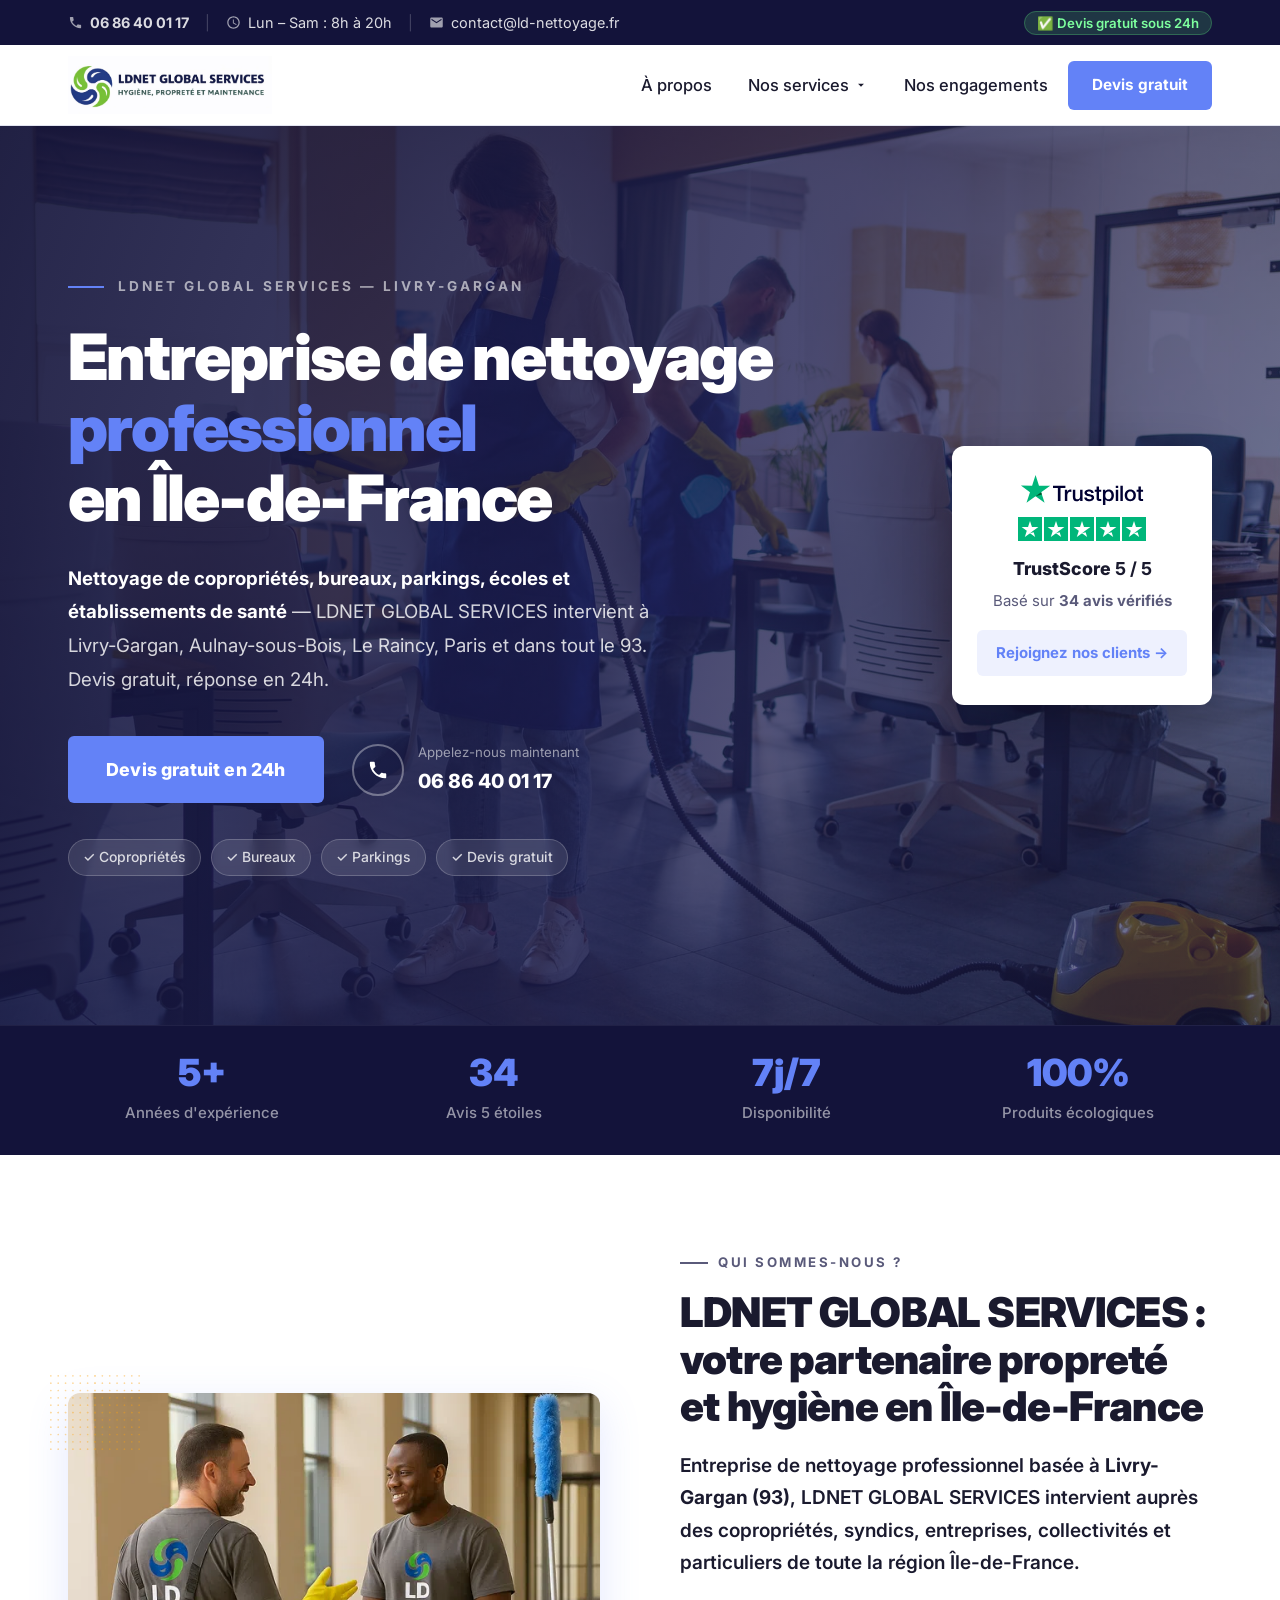
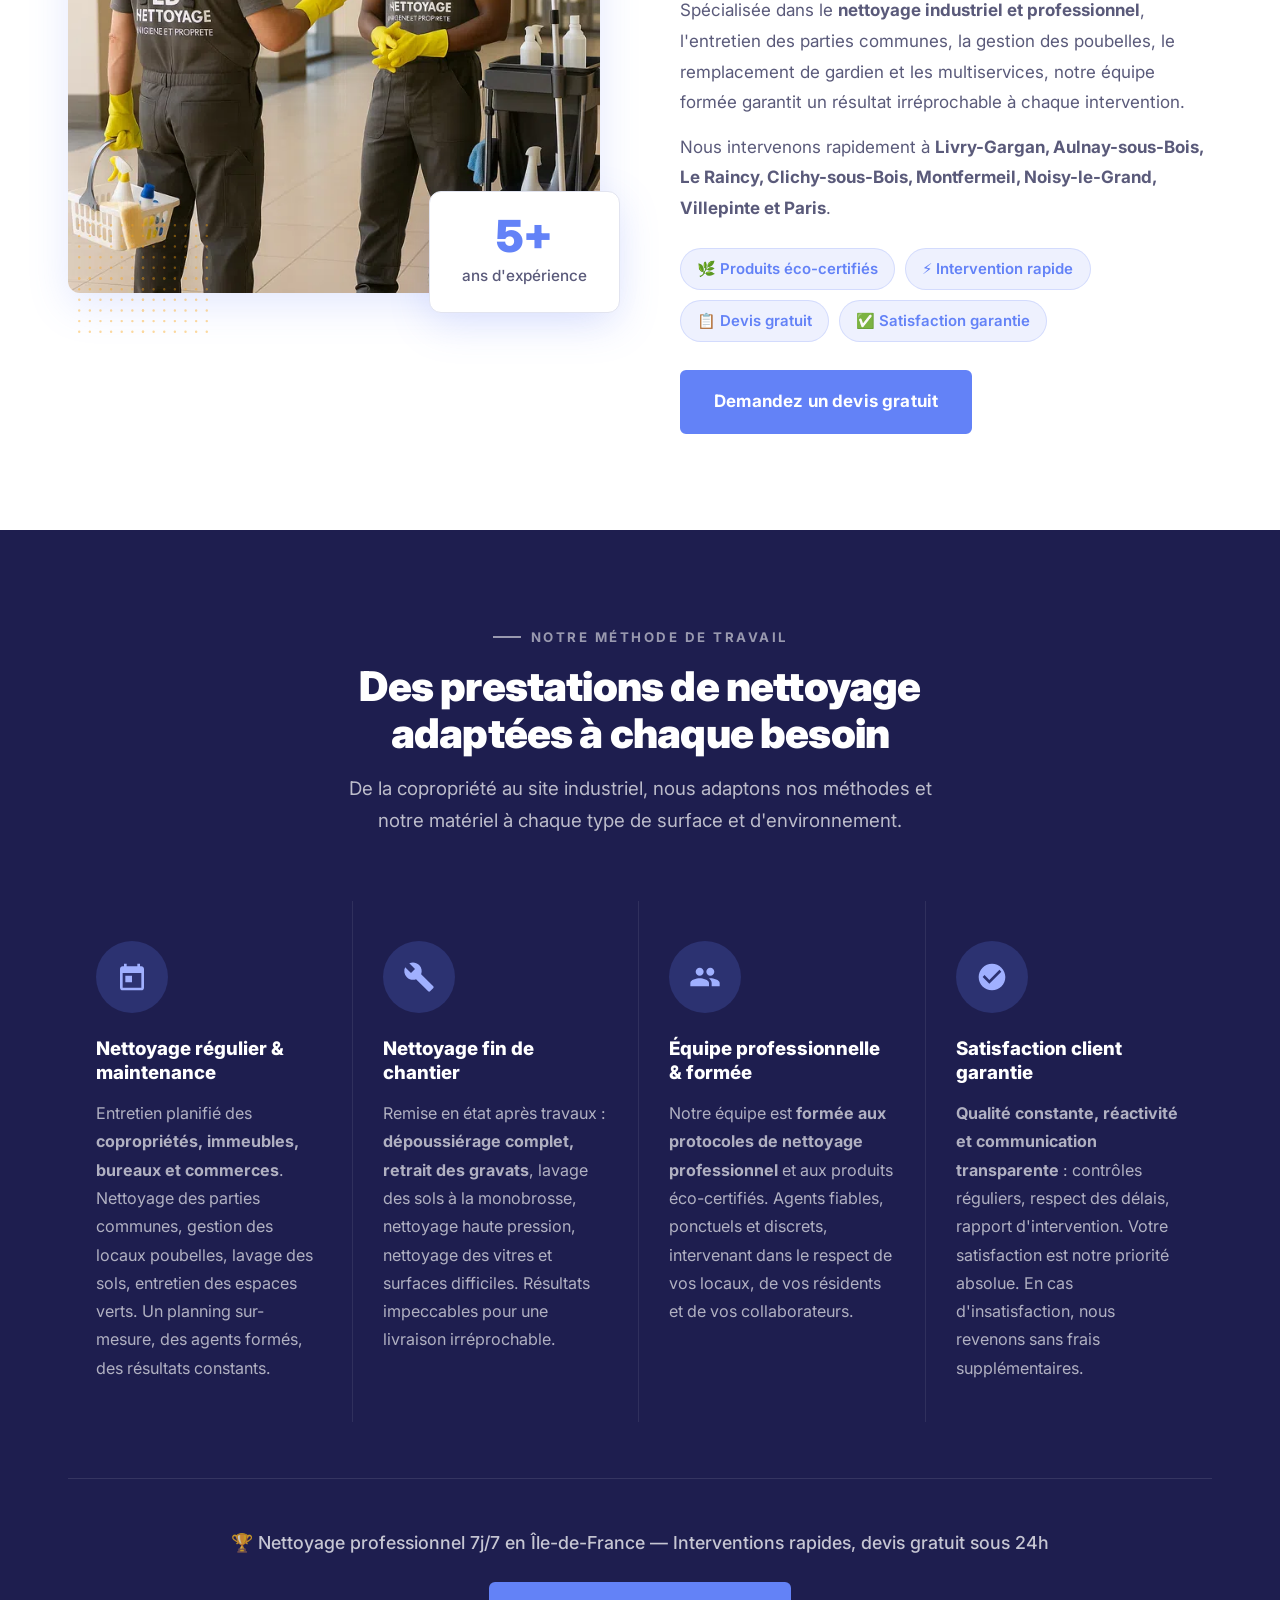
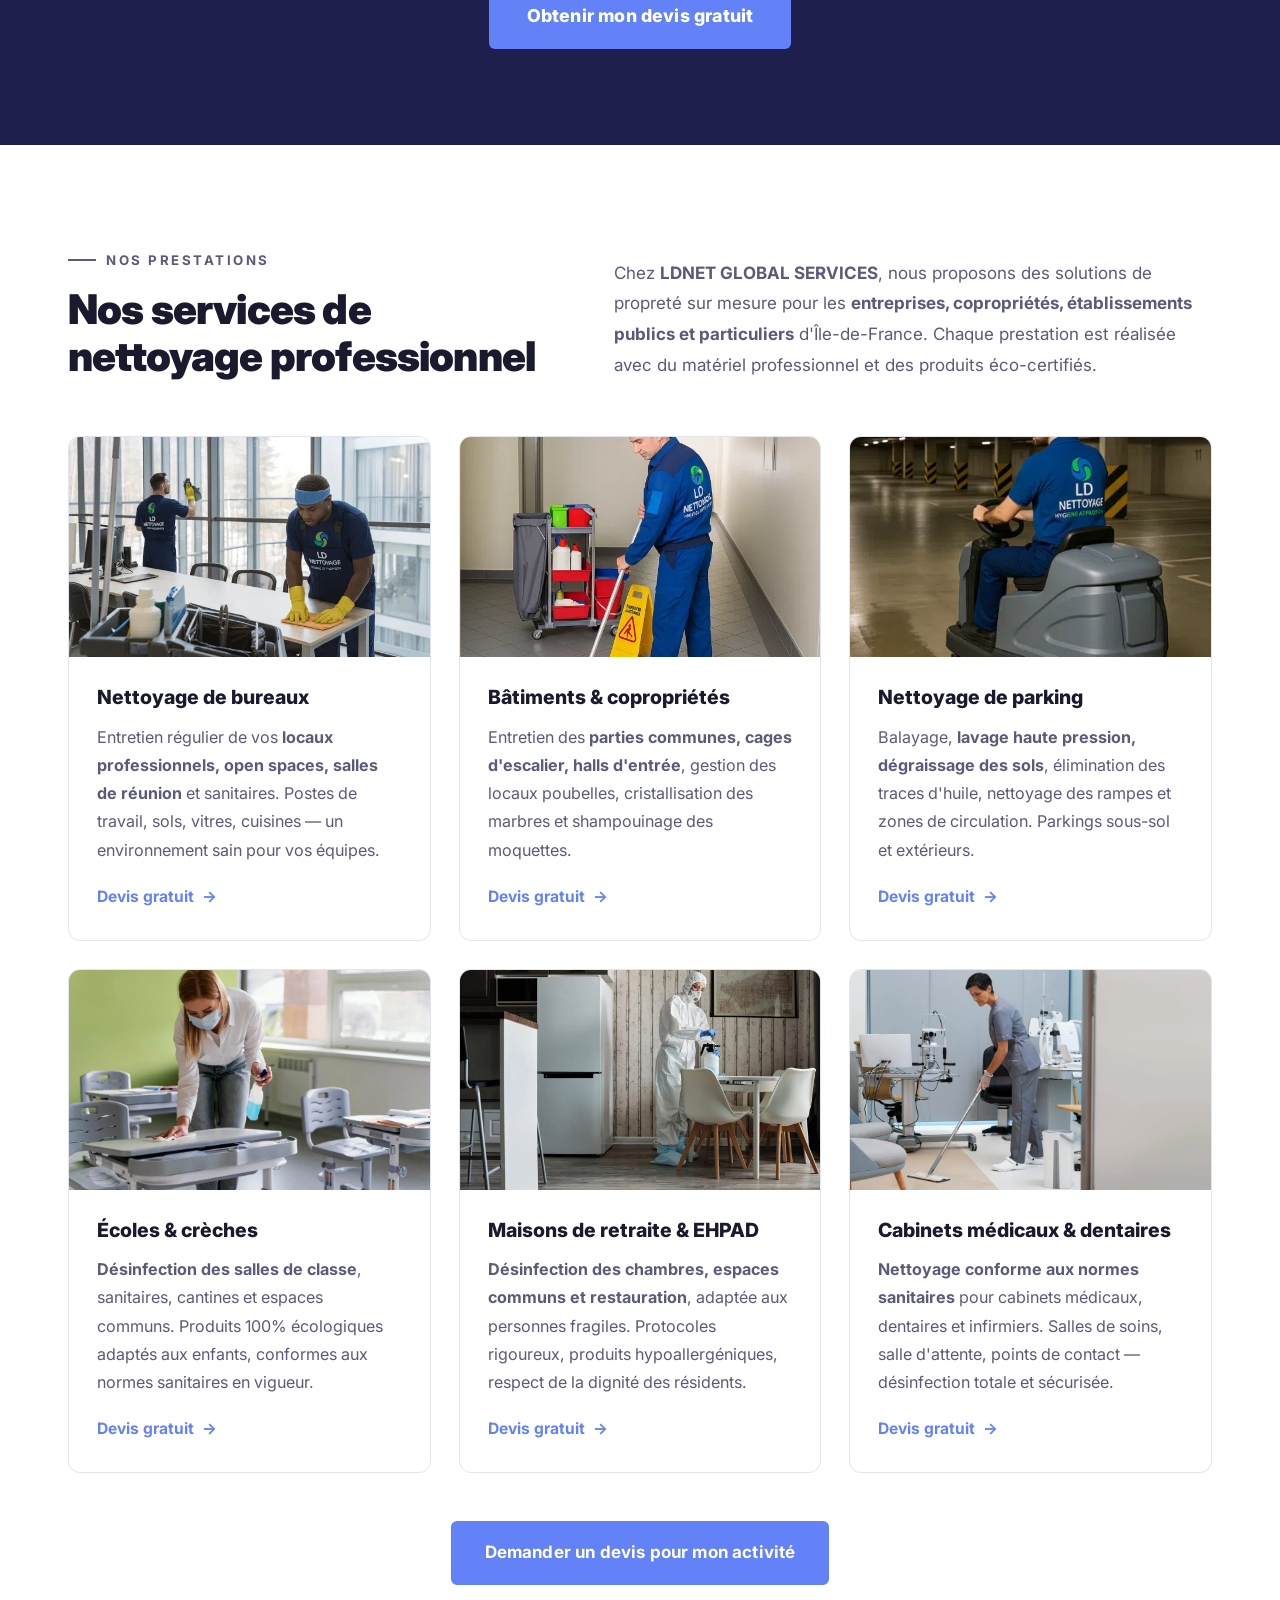
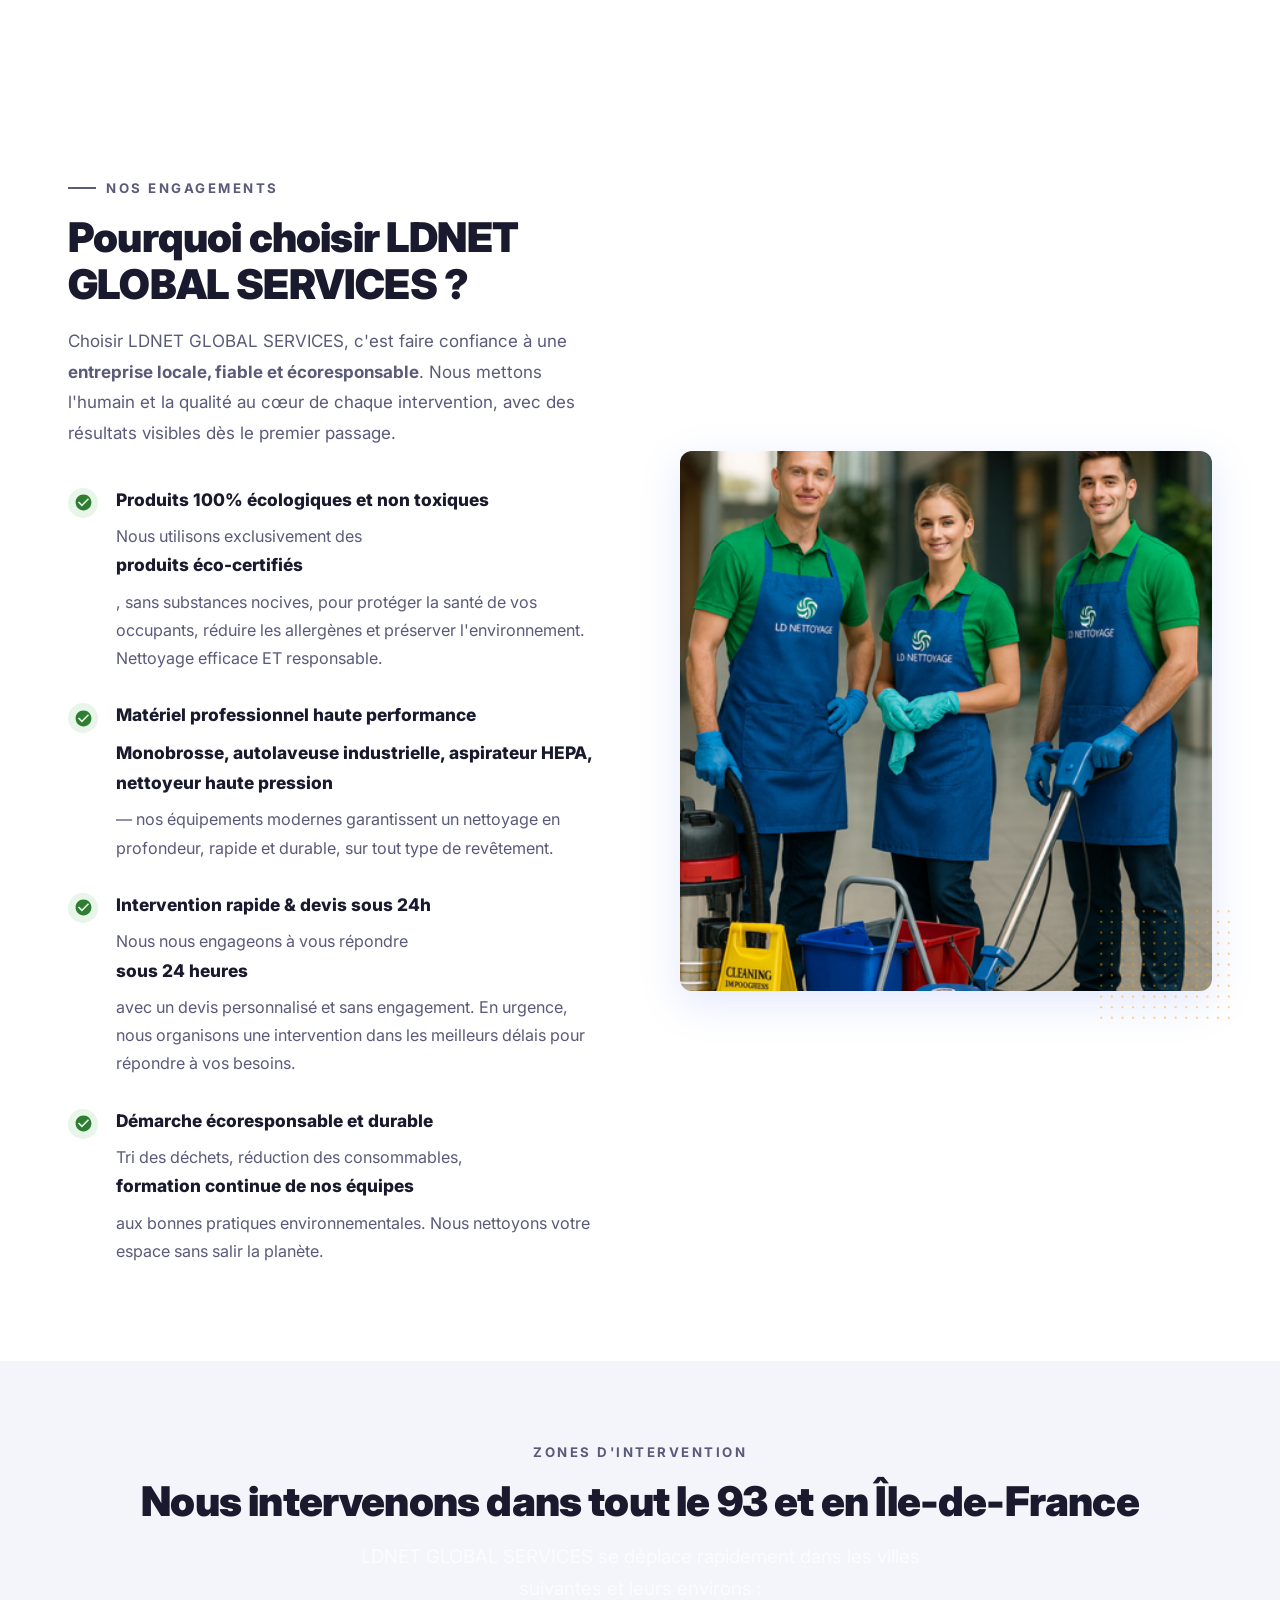
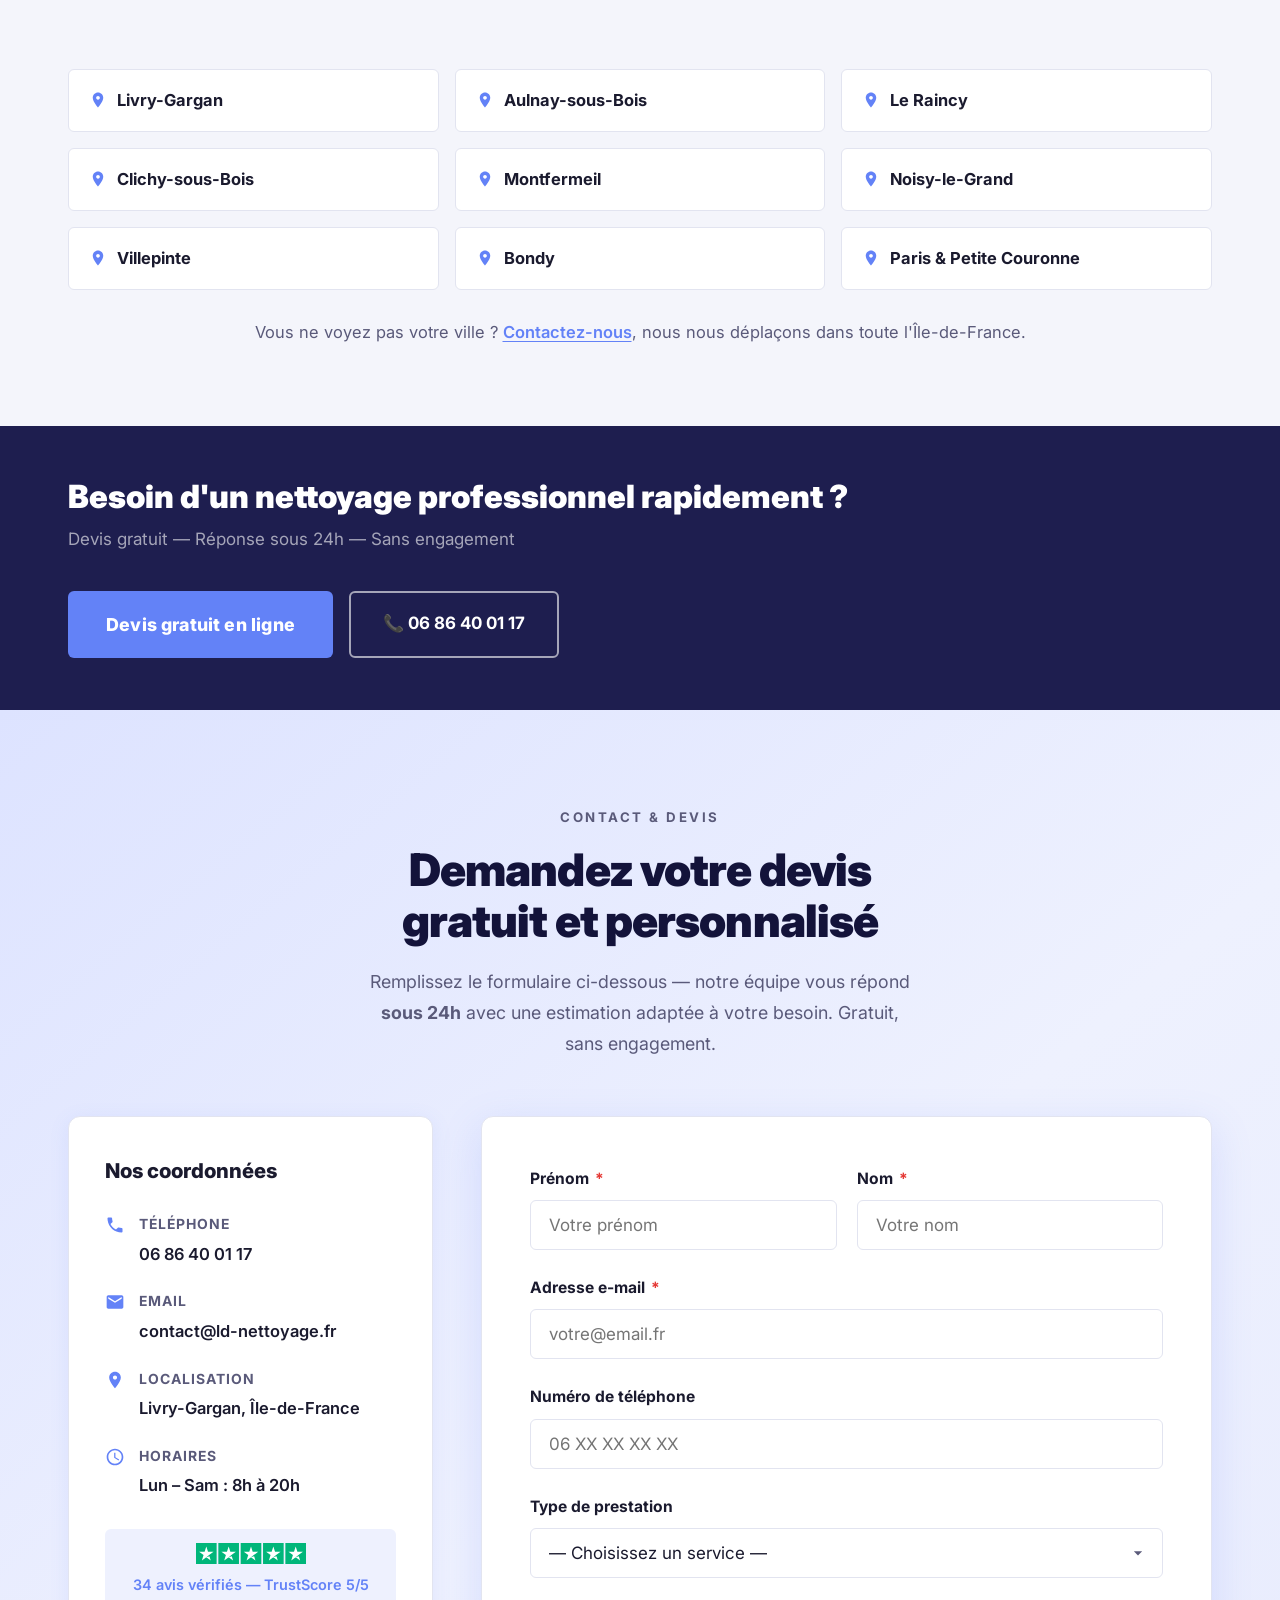
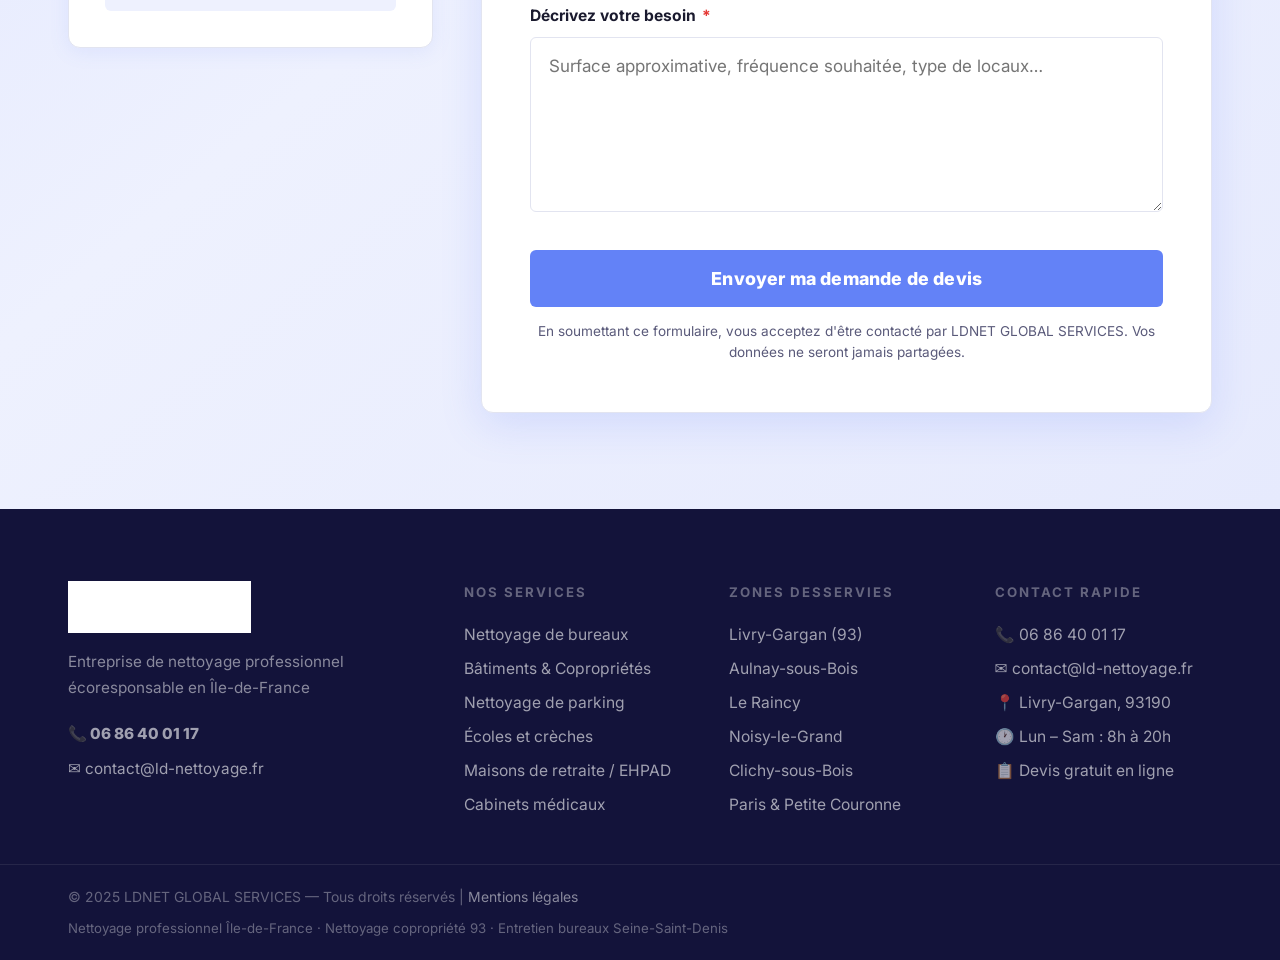
==== index.html @ 59e72fa7 "Nouveau logo LDNET GLOBAL SERVICES + remplacement nom complet" ====
<!DOCTYPE html>
<html lang="fr">
<head>
  <meta charset="UTF-8" />
  <meta name="viewport" content="width=device-width, initial-scale=1.0" />

  <!-- SEO PRIMARY -->
  <title>LDNET GLOBAL SERVICES – Entreprise de Nettoyage Professionnel en Île-de-France | Devis Gratuit</title>
  <meta name="description" content="LDNET GLOBAL SERVICES : entreprise de nettoyage professionnel à Livry-Gargan. Copropriétés, bureaux, parkings, écoles, EHPAD, cabinets médicaux. Devis gratuit — 06 86 40 01 17." />
  <meta name="keywords" content="nettoyage professionnel Île-de-France, entreprise nettoyage Livry-Gargan, nettoyage copropriété 93, entretien parties communes, nettoyage bureau Paris, nettoyage parking, société nettoyage Seine-Saint-Denis, nettoyage industriel, devis nettoyage gratuit, nettoyage EHPAD, nettoyage cabinet médical" />
  <link rel="canonical" href="https://ldnetservices.fr/" />

  <!-- GEO -->
  <meta name="geo.region" content="FR-93" />
  <meta name="geo.placename" content="Livry-Gargan" />

  <!-- OPEN GRAPH -->
  <meta property="og:type" content="website" />
  <meta property="og:title" content="LDNET GLOBAL SERVICES – Nettoyage Professionnel en Île-de-France" />
  <meta property="og:description" content="Entreprise de nettoyage professionnel basée à Livry-Gargan. Devis gratuit, intervention rapide partout en Île-de-France." />
  <meta property="og:url" content="https://ldnetservices.fr/" />
  <meta property="og:image" content="https://ldnetservices.fr/images/hero.jpg" />

  <!-- SCHEMA.ORG LocalBusiness -->
  <script type="application/ld+json">
  {
    "@context": "https://schema.org",
    "@type": "LocalBusiness",
    "name": "LDNET GLOBAL SERVICES",
    "description": "Entreprise de nettoyage professionnel et industriel en Île-de-France. Copropriétés, bureaux, parkings, écoles, EHPAD, cabinets médicaux.",
    "url": "https://ldnetservices.fr",
    "telephone": "+33686400117",
    "email": "contact@ld-nettoyage.fr",
    "address": {
      "@type": "PostalAddress",
      "streetAddress": "Livry-Gargan",
      "addressLocality": "Livry-Gargan",
      "addressRegion": "Île-de-France",
      "postalCode": "93190",
      "addressCountry": "FR"
    },
    "areaServed": ["Livry-Gargan","Aulnay-sous-Bois","Le Raincy","Paris","Seine-Saint-Denis","Île-de-France"],
    "openingHours": "Mo-Sa 08:00-20:00",
    "aggregateRating": {
      "@type": "AggregateRating",
      "ratingValue": "5",
      "reviewCount": "34"
    },
    "priceRange": "€€"
  }
  </script>

  <link rel="stylesheet" href="css/styles.css" />
  <link rel="preconnect" href="https://fonts.googleapis.com" />
  <link rel="preconnect" href="https://fonts.gstatic.com" crossorigin />
  <link href="https://fonts.googleapis.com/css2?family=Inter:ital,wght@0,300;0,400;0,500;0,600;0,700;0,800;0,900;1,400&display=swap" rel="stylesheet" />
</head>
<body>

  <!-- ===== TOPBAR ===== -->
  <div class="topbar">
    <div class="container topbar__inner">
      <div class="topbar__left">
        <a href="tel:0686400117" class="topbar__item">
          <svg viewBox="0 0 24 24" fill="currentColor"><path d="M6.6 10.8c1.4 2.8 3.8 5.1 6.6 6.6l2.2-2.2c.3-.3.7-.4 1-.2 1.1.4 2.3.6 3.6.6.6 0 1 .4 1 1V20c0 .6-.4 1-1 1-9.4 0-17-7.6-17-17 0-.6.4-1 1-1h3.5c.6 0 1 .4 1 1 0 1.3.2 2.5.6 3.6.1.3 0 .7-.2 1L6.6 10.8z"/></svg>
          <strong>06 86 40 01 17</strong>
        </a>
        <span class="topbar__sep">|</span>
        <span class="topbar__item">
          <svg viewBox="0 0 24 24" fill="currentColor"><path d="M11.99 2C6.47 2 2 6.48 2 12s4.47 10 9.99 10C17.52 22 22 17.52 22 12S17.52 2 11.99 2zM12 20c-4.42 0-8-3.58-8-8s3.58-8 8-8 8 3.58 8 8-3.58 8-8 8zm.5-13H11v6l5.25 3.15.75-1.23-4.5-2.67V7z"/></svg>
          Lun – Sam : 8h à 20h
        </span>
        <span class="topbar__sep">|</span>
        <a href="mailto:contact@ld-nettoyage.fr" class="topbar__item">
          <svg viewBox="0 0 24 24" fill="currentColor"><path d="M20 4H4c-1.1 0-2 .9-2 2v12c0 1.1.9 2 2 2h16c1.1 0 2-.9 2-2V6c0-1.1-.9-2-2-2zm0 4l-8 5-8-5V6l8 5 8-5v2z"/></svg>
          contact@ld-nettoyage.fr
        </a>
      </div>
      <div class="topbar__right">
        <span class="topbar__badge">✅ Devis gratuit sous 24h</span>
      </div>
    </div>
  </div>

  <!-- ===== HEADER ===== -->
  <header class="header" id="header">
    <div class="container header__inner">
      <a href="#" class="logo" aria-label="LDNET GLOBAL SERVICES - Accueil">
        <img src="images/logo.jpg" alt="LDNET GLOBAL SERVICES – Entreprise de nettoyage professionnel Île-de-France" width="180" height="56" />
      </a>
      <button class="nav__toggle" id="navToggle" aria-label="Ouvrir le menu" aria-expanded="false">
        <span></span><span></span><span></span>
      </button>
      <nav class="nav" id="nav" aria-label="Navigation principale">
        <ul class="nav__list">
          <li><a href="#about" class="nav__link">À propos</a></li>
          <li class="has-dropdown">
            <a href="#services" class="nav__link">
              Nos services
              <svg viewBox="0 0 24 24" fill="currentColor" width="14" height="14" aria-hidden="true"><path d="M7 10l5 5 5-5z"/></svg>
            </a>
            <ul class="dropdown" role="menu">
              <li role="menuitem"><a href="#service-bureaux">🏢 Nettoyage de bureaux</a></li>
              <li role="menuitem"><a href="#service-batiments">🏬 Bâtiments &amp; Copropriétés</a></li>
              <li role="menuitem"><a href="#service-parking">🅿️ Nettoyage de parking</a></li>
              <li role="menuitem"><a href="#service-ecoles">🏫 Écoles et crèches</a></li>
              <li role="menuitem"><a href="#service-ehpad">🏥 Maisons de retraite</a></li>
              <li role="menuitem"><a href="#service-medical">⚕️ Cabinets médicaux</a></li>
            </ul>
          </li>
          <li><a href="#why" class="nav__link">Nos engagements</a></li>
          <li><a href="#devis" class="btn-nav">Devis gratuit</a></li>
        </ul>
      </nav>
    </div>
  </header>

  <!-- ===== HERO ===== -->
  <section class="hero" id="hero" aria-label="Bannière principale">
    <div class="hero__bg" style="background-image:url('images/hero.jpg')" role="img" aria-label="Équipe LDNET GLOBAL SERVICES en intervention"></div>
    <div class="hero__overlay"></div>
    <div class="container hero__inner">
      <div class="hero__content">
        <div class="hero__eyebrow">
          <span class="hero__line" aria-hidden="true"></span>
          <span>LDNET GLOBAL SERVICES — LIVRY-GARGAN</span>
        </div>
        <h1 class="hero__title">
          Entreprise de nettoyage<br/>
          <span class="hero__title-accent">professionnel</span><br/>
          en Île-de-France
        </h1>
        <p class="hero__desc">
          <strong>Nettoyage de copropriétés, bureaux, parkings, écoles et établissements de santé</strong> — LDNET GLOBAL SERVICES intervient à Livry-Gargan, Aulnay-sous-Bois, Le Raincy, Paris et dans tout le 93. Devis gratuit, réponse en 24h.
        </p>
        <div class="hero__cta">
          <a href="#devis" class="btn-hero">Devis gratuit en 24h</a>
          <a href="tel:0686400117" class="hero__call">
            <span class="hero__call-icon" aria-hidden="true">
              <svg viewBox="0 0 24 24" fill="currentColor"><path d="M6.6 10.8c1.4 2.8 3.8 5.1 6.6 6.6l2.2-2.2c.3-.3.7-.4 1-.2 1.1.4 2.3.6 3.6.6.6 0 1 .4 1 1V20c0 .6-.4 1-1 1-9.4 0-17-7.6-17-17 0-.6.4-1 1-1h3.5c.6 0 1 .4 1 1 0 1.3.2 2.5.6 3.6.1.3 0 .7-.2 1L6.6 10.8z"/></svg>
            </span>
            <span>
              <small>Appelez-nous maintenant</small>
              <strong>06 86 40 01 17</strong>
            </span>
          </a>
        </div>
        <div class="hero__tags" aria-label="Services disponibles">
          <span>✓ Copropriétés</span>
          <span>✓ Bureaux</span>
          <span>✓ Parkings</span>
          <span>✓ Devis gratuit</span>
        </div>
      </div>
      <div class="hero__trust" aria-label="Avis clients Trustpilot">
        <div class="trust-box">
          <img src="images/trustpilot.svg" alt="Trustpilot" class="trust-box__logo" width="130" height="28" />
          <img src="images/stars.svg" alt="Note 5 étoiles sur 5" class="trust-box__stars" width="140" height="26" />
          <p class="trust-box__score">TrustScore <strong>5 / 5</strong></p>
          <p class="trust-box__reviews">Basé sur <strong>34 avis vérifiés</strong></p>
          <a href="#devis" class="trust-box__cta">Rejoignez nos clients →</a>
        </div>
      </div>
    </div>
  </section>

  <!-- ===== STATS BAR ===== -->
  <div class="stats-bar" aria-label="Chiffres clés">
    <div class="container stats-bar__inner">
      <div class="stat">
        <span class="stat__num">5+</span>
        <span class="stat__label">Années d'expérience</span>
      </div>
      <div class="stat">
        <span class="stat__num">34</span>
        <span class="stat__label">Avis 5 étoiles</span>
      </div>
      <div class="stat">
        <span class="stat__num">7j/7</span>
        <span class="stat__label">Disponibilité</span>
      </div>
      <div class="stat">
        <span class="stat__num">100%</span>
        <span class="stat__label">Produits écologiques</span>
      </div>
    </div>
  </div>

  <!-- ===== ABOUT ===== -->
  <section class="about section" id="about" aria-labelledby="about-title">
    <div class="container about__inner">
      <div class="about__media">
        <img src="images/dots.svg" alt="" class="about__dots about__dots--tl" aria-hidden="true" />
        <img src="images/about.webp" alt="Équipe LDNET GLOBAL SERVICES en uniforme lors d'une intervention professionnelle" class="about__photo" width="580" height="480" loading="lazy" />
        <div class="about__counter" aria-label="Clients satisfaits">
          <span class="counter__num">5+</span>
          <span class="counter__label">ans d'expérience</span>
        </div>
        <img src="images/dots.svg" alt="" class="about__dots about__dots--br" aria-hidden="true" />
      </div>
      <div class="about__content">
        <p class="section-tag">QUI SOMMES-NOUS ?</p>
        <h2 class="section-title" id="about-title">LDNET GLOBAL SERVICES : votre partenaire propreté et hygiène en Île-de-France</h2>
        <p class="about__lead">Entreprise de nettoyage professionnel basée à <strong>Livry-Gargan (93)</strong>, LDNET GLOBAL SERVICES intervient auprès des copropriétés, syndics, entreprises, collectivités et particuliers de toute la région Île-de-France.</p>
        <p class="about__text">Spécialisée dans le <strong>nettoyage industriel et professionnel</strong>, l'entretien des parties communes, la gestion des poubelles, le remplacement de gardien et les multiservices, notre équipe formée garantit un résultat irréprochable à chaque intervention.</p>
        <p class="about__text">Nous intervenons rapidement à <strong>Livry-Gargan, Aulnay-sous-Bois, Le Raincy, Clichy-sous-Bois, Montfermeil, Noisy-le-Grand, Villepinte et Paris</strong>.</p>
        <div class="about__badges">
          <span class="badge">🌿 Produits éco-certifiés</span>
          <span class="badge">⚡ Intervention rapide</span>
          <span class="badge">📋 Devis gratuit</span>
          <span class="badge">✅ Satisfaction garantie</span>
        </div>
        <a href="#devis" class="btn-primary">Demandez un devis gratuit</a>
      </div>
    </div>
  </section>

  <!-- ===== COMMENT NOUS TRAVAILLONS ===== -->
  <section class="how section--dark" id="how" aria-labelledby="how-title">
    <div class="container">
      <div class="section-header--center">
        <p class="section-tag section-tag--light">NOTRE MÉTHODE DE TRAVAIL</p>
        <h2 class="section-title section-title--light" id="how-title">Des prestations de nettoyage<br/>adaptées à chaque besoin</h2>
        <p class="section-subtitle">De la copropriété au site industriel, nous adaptons nos méthodes et notre matériel à chaque type de surface et d'environnement.</p>
      </div>
      <div class="how__grid">
        <article class="how-card">
          <div class="how-card__icon" aria-hidden="true">
            <svg viewBox="0 0 24 24" fill="currentColor"><path d="M19 4h-1V2h-2v2H8V2H6v2H5c-1.11 0-1.99.9-1.99 2L3 20c0 1.1.89 2 2 2h14c1.1 0 2-.9 2-2V6c0-1.1-.9-2-2-2zm0 16H5V9h14v11zM7 11h5v5H7z"/></svg>
          </div>
          <h3>Nettoyage régulier & maintenance</h3>
          <p>Entretien planifié des <strong>copropriétés, immeubles, bureaux et commerces</strong>. Nettoyage des parties communes, gestion des locaux poubelles, lavage des sols, entretien des espaces verts. Un planning sur-mesure, des agents formés, des résultats constants.</p>
        </article>
        <article class="how-card">
          <div class="how-card__icon" aria-hidden="true">
            <svg viewBox="0 0 24 24" fill="currentColor"><path d="M22.7 19l-9.1-9.1c.9-2.3.4-5-1.5-6.9-2-2-5-2.4-7.4-1.3L9 6 6 9 1.6 4.7C.4 7.1.9 10.1 2.9 12.1c1.9 1.9 4.6 2.4 6.9 1.5l9.1 9.1c.4.4 1 .4 1.4 0l2.3-2.3c.5-.4.5-1.1.1-1.4z"/></svg>
          </div>
          <h3>Nettoyage fin de chantier</h3>
          <p>Remise en état après travaux : <strong>dépoussiérage complet, retrait des gravats</strong>, lavage des sols à la monobrosse, nettoyage haute pression, nettoyage des vitres et surfaces difficiles. Résultats impeccables pour une livraison irréprochable.</p>
        </article>
        <article class="how-card">
          <div class="how-card__icon" aria-hidden="true">
            <svg viewBox="0 0 24 24" fill="currentColor"><path d="M16 11c1.66 0 2.99-1.34 2.99-3S17.66 5 16 5c-1.66 0-3 1.34-3 3s1.34 3 3 3zm-8 0c1.66 0 2.99-1.34 2.99-3S9.66 5 8 5C6.34 5 5 6.34 5 8s1.34 3 3 3zm0 2c-2.33 0-7 1.17-7 3.5V19h14v-2.5c0-2.33-4.67-3.5-7-3.5zm8 0c-.29 0-.62.02-.97.05 1.16.84 1.97 1.97 1.97 3.45V19h6v-2.5c0-2.33-4.67-3.5-7-3.5z"/></svg>
          </div>
          <h3>Équipe professionnelle & formée</h3>
          <p>Notre équipe est <strong>formée aux protocoles de nettoyage professionnel</strong> et aux produits éco-certifiés. Agents fiables, ponctuels et discrets, intervenant dans le respect de vos locaux, de vos résidents et de vos collaborateurs.</p>
        </article>
        <article class="how-card">
          <div class="how-card__icon" aria-hidden="true">
            <svg viewBox="0 0 24 24" fill="currentColor"><path d="M12 2C6.48 2 2 6.48 2 12s4.48 10 10 10 10-4.48 10-10S17.52 2 12 2zm-2 15l-5-5 1.41-1.41L10 14.17l7.59-7.59L19 8l-9 9z"/></svg>
          </div>
          <h3>Satisfaction client garantie</h3>
          <p><strong>Qualité constante, réactivité et communication transparente</strong> : contrôles réguliers, respect des délais, rapport d'intervention. Votre satisfaction est notre priorité absolue. En cas d'insatisfaction, nous revenons sans frais supplémentaires.</p>
        </article>
      </div>
      <div class="how__cta">
        <p>🏆 Nettoyage professionnel 7j/7 en Île-de-France — Interventions rapides, devis gratuit sous 24h</p>
        <a href="#devis" class="btn-hero">Obtenir mon devis gratuit</a>
      </div>
    </div>
  </section>

  <!-- ===== SERVICES ===== -->
  <section class="services section" id="services" aria-labelledby="services-title">
    <div class="container">
      <div class="services__header">
        <div class="services__header-left">
          <p class="section-tag">NOS PRESTATIONS</p>
          <h2 class="section-title" id="services-title">Nos services de<br/>nettoyage professionnel</h2>
        </div>
        <div class="services__header-right">
          <p>Chez <strong>LDNET GLOBAL SERVICES</strong>, nous proposons des solutions de propreté sur mesure pour les <strong>entreprises, copropriétés, établissements publics et particuliers</strong> d'Île-de-France. Chaque prestation est réalisée avec du matériel professionnel et des produits éco-certifiés.</p>
        </div>
      </div>
      <div class="services__grid">

        <article class="service-card" id="service-bureaux">
          <div class="service-card__img" style="background-image:url('images/service-bureaux.webp')" role="img" aria-label="Nettoyage de bureaux professionnel"></div>
          <div class="service-card__body">
            <h3>Nettoyage de bureaux</h3>
            <p>Entretien régulier de vos <strong>locaux professionnels, open spaces, salles de réunion</strong> et sanitaires. Postes de travail, sols, vitres, cuisines — un environnement sain pour vos équipes.</p>
            <a href="#devis" class="service-card__link">Devis gratuit <span class="service-card__arrow" aria-hidden="true">→</span></a>
          </div>
        </article>

        <article class="service-card" id="service-batiments">
          <div class="service-card__img" style="background-image:url('images/service-batiments.webp')" role="img" aria-label="Nettoyage de bâtiments et copropriétés"></div>
          <div class="service-card__body">
            <h3>Bâtiments & copropriétés</h3>
            <p>Entretien des <strong>parties communes, cages d'escalier, halls d'entrée</strong>, gestion des locaux poubelles, cristallisation des marbres et shampouinage des moquettes.</p>
            <a href="#devis" class="service-card__link">Devis gratuit <span class="service-card__arrow" aria-hidden="true">→</span></a>
          </div>
        </article>

        <article class="service-card" id="service-parking">
          <div class="service-card__img" style="background-image:url('images/service-parking.webp')" role="img" aria-label="Nettoyage de parking sous-sol et extérieur"></div>
          <div class="service-card__body">
            <h3>Nettoyage de parking</h3>
            <p>Balayage, <strong>lavage haute pression, dégraissage des sols</strong>, élimination des traces d'huile, nettoyage des rampes et zones de circulation. Parkings sous-sol et extérieurs.</p>
            <a href="#devis" class="service-card__link">Devis gratuit <span class="service-card__arrow" aria-hidden="true">→</span></a>
          </div>
        </article>

        <article class="service-card" id="service-ecoles">
          <div class="service-card__img" style="background-image:url('images/service-ecoles.webp')" role="img" aria-label="Nettoyage d'écoles et crèches"></div>
          <div class="service-card__body">
            <h3>Écoles & crèches</h3>
            <p><strong>Désinfection des salles de classe</strong>, sanitaires, cantines et espaces communs. Produits 100% écologiques adaptés aux enfants, conformes aux normes sanitaires en vigueur.</p>
            <a href="#devis" class="service-card__link">Devis gratuit <span class="service-card__arrow" aria-hidden="true">→</span></a>
          </div>
        </article>

        <article class="service-card" id="service-ehpad">
          <div class="service-card__img" style="background-image:url('images/service-ehpad.webp')" role="img" aria-label="Nettoyage de maisons de retraite et EHPAD"></div>
          <div class="service-card__body">
            <h3>Maisons de retraite & EHPAD</h3>
            <p><strong>Désinfection des chambres, espaces communs et restauration</strong>, adaptée aux personnes fragiles. Protocoles rigoureux, produits hypoallergéniques, respect de la dignité des résidents.</p>
            <a href="#devis" class="service-card__link">Devis gratuit <span class="service-card__arrow" aria-hidden="true">→</span></a>
          </div>
        </article>

        <article class="service-card" id="service-medical">
          <div class="service-card__img" style="background-image:url('images/service-medical.webp')" role="img" aria-label="Nettoyage de cabinets médicaux et dentaires"></div>
          <div class="service-card__body">
            <h3>Cabinets médicaux & dentaires</h3>
            <p><strong>Nettoyage conforme aux normes sanitaires</strong> pour cabinets médicaux, dentaires et infirmiers. Salles de soins, salle d'attente, points de contact — désinfection totale et sécurisée.</p>
            <a href="#devis" class="service-card__link">Devis gratuit <span class="service-card__arrow" aria-hidden="true">→</span></a>
          </div>
        </article>

      </div>
      <div class="services__cta">
        <a href="#devis" class="btn-primary">Demander un devis pour mon activité</a>
      </div>
    </div>
  </section>

  <!-- ===== POURQUOI NOUS CHOISIR ===== -->
  <section class="why section" id="why" aria-labelledby="why-title">
    <div class="container why__inner">
      <div class="why__content">
        <p class="section-tag">NOS ENGAGEMENTS</p>
        <h2 class="section-title" id="why-title">Pourquoi choisir LDNET GLOBAL SERVICES ?</h2>
        <p class="why__intro">Choisir LDNET GLOBAL SERVICES, c'est faire confiance à une <strong>entreprise locale, fiable et écoresponsable</strong>. Nous mettons l'humain et la qualité au cœur de chaque intervention, avec des résultats visibles dès le premier passage.</p>
        <ul class="why__list">
          <li>
            <span class="why__check" aria-hidden="true">
              <svg viewBox="0 0 24 24" fill="currentColor"><path d="M12 2C6.48 2 2 6.48 2 12s4.48 10 10 10 10-4.48 10-10S17.52 2 12 2zm-2 15l-5-5 1.41-1.41L10 14.17l7.59-7.59L19 8l-9 9z"/></svg>
            </span>
            <div>
              <strong>Produits 100% écologiques et non toxiques</strong>
              <p>Nous utilisons exclusivement des <strong>produits éco-certifiés</strong>, sans substances nocives, pour protéger la santé de vos occupants, réduire les allergènes et préserver l'environnement. Nettoyage efficace ET responsable.</p>
            </div>
          </li>
          <li>
            <span class="why__check" aria-hidden="true">
              <svg viewBox="0 0 24 24" fill="currentColor"><path d="M12 2C6.48 2 2 6.48 2 12s4.48 10 10 10 10-4.48 10-10S17.52 2 12 2zm-2 15l-5-5 1.41-1.41L10 14.17l7.59-7.59L19 8l-9 9z"/></svg>
            </span>
            <div>
              <strong>Matériel professionnel haute performance</strong>
              <p><strong>Monobrosse, autolaveuse industrielle, aspirateur HEPA, nettoyeur haute pression</strong> — nos équipements modernes garantissent un nettoyage en profondeur, rapide et durable, sur tout type de revêtement.</p>
            </div>
          </li>
          <li>
            <span class="why__check" aria-hidden="true">
              <svg viewBox="0 0 24 24" fill="currentColor"><path d="M12 2C6.48 2 2 6.48 2 12s4.48 10 10 10 10-4.48 10-10S17.52 2 12 2zm-2 15l-5-5 1.41-1.41L10 14.17l7.59-7.59L19 8l-9 9z"/></svg>
            </span>
            <div>
              <strong>Intervention rapide & devis sous 24h</strong>
              <p>Nous nous engageons à vous répondre <strong>sous 24 heures</strong> avec un devis personnalisé et sans engagement. En urgence, nous organisons une intervention dans les meilleurs délais pour répondre à vos besoins.</p>
            </div>
          </li>
          <li>
            <span class="why__check" aria-hidden="true">
              <svg viewBox="0 0 24 24" fill="currentColor"><path d="M12 2C6.48 2 2 6.48 2 12s4.48 10 10 10 10-4.48 10-10S17.52 2 12 2zm-2 15l-5-5 1.41-1.41L10 14.17l7.59-7.59L19 8l-9 9z"/></svg>
            </span>
            <div>
              <strong>Démarche écoresponsable et durable</strong>
              <p>Tri des déchets, réduction des consommables, <strong>formation continue de nos équipes</strong> aux bonnes pratiques environnementales. Nous nettoyons votre espace sans salir la planète.</p>
            </div>
          </li>
        </ul>
      </div>
      <div class="why__media">
        <img src="images/about-bg.png" alt="Équipe LDNET GLOBAL SERVICES avec matériel professionnel prête à intervenir" class="why__photo" loading="lazy" />
        <img src="images/dots.svg" alt="" class="why__dots" aria-hidden="true" />
      </div>
    </div>
  </section>

  <!-- ===== ZONES ===== -->
  <section class="zones section--gray" id="zones" aria-labelledby="zones-title">
    <div class="container">
      <div class="section-header--center">
        <p class="section-tag section-tag--center">ZONES D'INTERVENTION</p>
        <h2 class="section-title" id="zones-title">Nous intervenons dans tout le 93 et en Île-de-France</h2>
        <p class="section-subtitle">LDNET GLOBAL SERVICES se déplace rapidement dans les villes suivantes et leurs environs :</p>
      </div>
      <div class="zones__grid">
        <div class="zone-item"><svg viewBox="0 0 24 24" fill="currentColor"><path d="M12 2C8.13 2 5 5.13 5 9c0 5.25 7 13 7 13s7-7.75 7-13c0-3.87-3.13-7-7-7zm0 9.5c-1.38 0-2.5-1.12-2.5-2.5s1.12-2.5 2.5-2.5 2.5 1.12 2.5 2.5-1.12 2.5-2.5 2.5z"/></svg><strong>Livry-Gargan</strong></div>
        <div class="zone-item"><svg viewBox="0 0 24 24" fill="currentColor"><path d="M12 2C8.13 2 5 5.13 5 9c0 5.25 7 13 7 13s7-7.75 7-13c0-3.87-3.13-7-7-7zm0 9.5c-1.38 0-2.5-1.12-2.5-2.5s1.12-2.5 2.5-2.5 2.5 1.12 2.5 2.5-1.12 2.5-2.5 2.5z"/></svg><strong>Aulnay-sous-Bois</strong></div>
        <div class="zone-item"><svg viewBox="0 0 24 24" fill="currentColor"><path d="M12 2C8.13 2 5 5.13 5 9c0 5.25 7 13 7 13s7-7.75 7-13c0-3.87-3.13-7-7-7zm0 9.5c-1.38 0-2.5-1.12-2.5-2.5s1.12-2.5 2.5-2.5 2.5 1.12 2.5 2.5-1.12 2.5-2.5 2.5z"/></svg><strong>Le Raincy</strong></div>
        <div class="zone-item"><svg viewBox="0 0 24 24" fill="currentColor"><path d="M12 2C8.13 2 5 5.13 5 9c0 5.25 7 13 7 13s7-7.75 7-13c0-3.87-3.13-7-7-7zm0 9.5c-1.38 0-2.5-1.12-2.5-2.5s1.12-2.5 2.5-2.5 2.5 1.12 2.5 2.5-1.12 2.5-2.5 2.5z"/></svg><strong>Clichy-sous-Bois</strong></div>
        <div class="zone-item"><svg viewBox="0 0 24 24" fill="currentColor"><path d="M12 2C8.13 2 5 5.13 5 9c0 5.25 7 13 7 13s7-7.75 7-13c0-3.87-3.13-7-7-7zm0 9.5c-1.38 0-2.5-1.12-2.5-2.5s1.12-2.5 2.5-2.5 2.5 1.12 2.5 2.5-1.12 2.5-2.5 2.5z"/></svg><strong>Montfermeil</strong></div>
        <div class="zone-item"><svg viewBox="0 0 24 24" fill="currentColor"><path d="M12 2C8.13 2 5 5.13 5 9c0 5.25 7 13 7 13s7-7.75 7-13c0-3.87-3.13-7-7-7zm0 9.5c-1.38 0-2.5-1.12-2.5-2.5s1.12-2.5 2.5-2.5 2.5 1.12 2.5 2.5-1.12 2.5-2.5 2.5z"/></svg><strong>Noisy-le-Grand</strong></div>
        <div class="zone-item"><svg viewBox="0 0 24 24" fill="currentColor"><path d="M12 2C8.13 2 5 5.13 5 9c0 5.25 7 13 7 13s7-7.75 7-13c0-3.87-3.13-7-7-7zm0 9.5c-1.38 0-2.5-1.12-2.5-2.5s1.12-2.5 2.5-2.5 2.5 1.12 2.5 2.5-1.12 2.5-2.5 2.5z"/></svg><strong>Villepinte</strong></div>
        <div class="zone-item"><svg viewBox="0 0 24 24" fill="currentColor"><path d="M12 2C8.13 2 5 5.13 5 9c0 5.25 7 13 7 13s7-7.75 7-13c0-3.87-3.13-7-7-7zm0 9.5c-1.38 0-2.5-1.12-2.5-2.5s1.12-2.5 2.5-2.5 2.5 1.12 2.5 2.5-1.12 2.5-2.5 2.5z"/></svg><strong>Bondy</strong></div>
        <div class="zone-item"><svg viewBox="0 0 24 24" fill="currentColor"><path d="M12 2C8.13 2 5 5.13 5 9c0 5.25 7 13 7 13s7-7.75 7-13c0-3.87-3.13-7-7-7zm0 9.5c-1.38 0-2.5-1.12-2.5-2.5s1.12-2.5 2.5-2.5 2.5 1.12 2.5 2.5-1.12 2.5-2.5 2.5z"/></svg><strong>Paris & Petite Couronne</strong></div>
      </div>
      <p class="zones__note">Vous ne voyez pas votre ville ? <a href="#devis">Contactez-nous</a>, nous nous déplaçons dans toute l'Île-de-France.</p>
    </div>
  </section>

  <!-- ===== CTA BANNER ===== -->
  <div class="cta-banner" aria-label="Appel à l'action">
    <div class="container cta-banner__inner">
      <div>
        <h2 class="cta-banner__title">Besoin d'un nettoyage professionnel rapidement ?</h2>
        <p class="cta-banner__sub">Devis gratuit — Réponse sous 24h — Sans engagement</p>
      </div>
      <div class="cta-banner__actions">
        <a href="#devis" class="btn-hero">Devis gratuit en ligne</a>
        <a href="tel:0686400117" class="btn-outline">📞 06 86 40 01 17</a>
      </div>
    </div>
  </div>

  <!-- ===== DEVIS FORM ===== -->
  <section class="devis section--form" id="devis" aria-labelledby="devis-title">
    <div class="container">
      <div class="devis__header">
        <p class="section-tag section-tag--center">CONTACT &amp; DEVIS</p>
        <h2 class="devis__title" id="devis-title">Demandez votre devis<br/>gratuit et personnalisé</h2>
        <p class="devis__sub">Remplissez le formulaire ci-dessous — notre équipe vous répond <strong>sous 24h</strong> avec une estimation adaptée à votre besoin. Gratuit, sans engagement.</p>
      </div>
      <div class="devis__wrap">
        <div class="devis__info">
          <h3>Nos coordonnées</h3>
          <ul class="contact-list">
            <li>
              <svg viewBox="0 0 24 24" fill="currentColor"><path d="M6.6 10.8c1.4 2.8 3.8 5.1 6.6 6.6l2.2-2.2c.3-.3.7-.4 1-.2 1.1.4 2.3.6 3.6.6.6 0 1 .4 1 1V20c0 .6-.4 1-1 1-9.4 0-17-7.6-17-17 0-.6.4-1 1-1h3.5c.6 0 1 .4 1 1 0 1.3.2 2.5.6 3.6.1.3 0 .7-.2 1L6.6 10.8z"/></svg>
              <div><strong>Téléphone</strong><a href="tel:0686400117">06 86 40 01 17</a></div>
            </li>
            <li>
              <svg viewBox="0 0 24 24" fill="currentColor"><path d="M20 4H4c-1.1 0-2 .9-2 2v12c0 1.1.9 2 2 2h16c1.1 0 2-.9 2-2V6c0-1.1-.9-2-2-2zm0 4l-8 5-8-5V6l8 5 8-5v2z"/></svg>
              <div><strong>Email</strong><a href="mailto:contact@ld-nettoyage.fr">contact@ld-nettoyage.fr</a></div>
            </li>
            <li>
              <svg viewBox="0 0 24 24" fill="currentColor"><path d="M12 2C8.13 2 5 5.13 5 9c0 5.25 7 13 7 13s7-7.75 7-13c0-3.87-3.13-7-7-7zm0 9.5c-1.38 0-2.5-1.12-2.5-2.5s1.12-2.5 2.5-2.5 2.5 1.12 2.5 2.5-1.12 2.5-2.5 2.5z"/></svg>
              <div><strong>Localisation</strong><span>Livry-Gargan, Île-de-France</span></div>
            </li>
            <li>
              <svg viewBox="0 0 24 24" fill="currentColor"><path d="M11.99 2C6.47 2 2 6.48 2 12s4.47 10 9.99 10C17.52 22 22 17.52 22 12S17.52 2 11.99 2zM12 20c-4.42 0-8-3.58-8-8s3.58-8 8-8 8 3.58 8 8-3.58 8-8 8zm.5-13H11v6l5.25 3.15.75-1.23-4.5-2.67V7z"/></svg>
              <div><strong>Horaires</strong><span>Lun – Sam : 8h à 20h</span></div>
            </li>
          </ul>
          <div class="trust-mini">
            <img src="images/stars.svg" alt="Note 5 étoiles" width="110" height="20" />
            <p>34 avis vérifiés — TrustScore 5/5</p>
          </div>
        </div>
        <div class="devis__form-wrap">
          <form id="devisForm" novalidate aria-label="Formulaire de demande de devis">
            <div class="form-row">
              <div class="form-group">
                <label for="prenom">Prénom <span class="req" aria-label="obligatoire">*</span></label>
                <input type="text" id="prenom" name="prenom" placeholder="Votre prénom" required autocomplete="given-name" />
              </div>
              <div class="form-group">
                <label for="nom">Nom <span class="req" aria-label="obligatoire">*</span></label>
                <input type="text" id="nom" name="nom" placeholder="Votre nom" required autocomplete="family-name" />
              </div>
            </div>
            <div class="form-group">
              <label for="email">Adresse e-mail <span class="req" aria-label="obligatoire">*</span></label>
              <input type="email" id="email" name="email" placeholder="votre@email.fr" required autocomplete="email" />
            </div>
            <div class="form-group">
              <label for="telephone">Numéro de téléphone</label>
              <input type="tel" id="telephone" name="telephone" placeholder="06 XX XX XX XX" autocomplete="tel" />
            </div>
            <div class="form-group">
              <label for="service">Type de prestation</label>
              <select id="service" name="service">
                <option value="">— Choisissez un service —</option>
                <option value="bureaux">Nettoyage de bureaux</option>
                <option value="copropriete">Bâtiments &amp; Copropriétés</option>
                <option value="parking">Nettoyage de parking</option>
                <option value="ecoles">Écoles &amp; Crèches</option>
                <option value="ehpad">Maisons de retraite / EHPAD</option>
                <option value="medical">Cabinets médicaux</option>
                <option value="chantier">Fin de chantier</option>
                <option value="autre">Autre</option>
              </select>
            </div>
            <div class="form-group">
              <label for="message">Décrivez votre besoin <span class="req" aria-label="obligatoire">*</span></label>
              <textarea id="message" name="message" rows="5" placeholder="Surface approximative, fréquence souhaitée, type de locaux…" required></textarea>
            </div>
            <button type="submit" class="btn-submit" id="submitBtn" aria-live="polite">
              <span id="btnText">Envoyer ma demande de devis</span>
              <span id="btnLoading" style="display:none" aria-label="Envoi en cours">⏳ Envoi en cours…</span>
            </button>
            <p class="form-legal">En soumettant ce formulaire, vous acceptez d'être contacté par LDNET GLOBAL SERVICES. Vos données ne seront jamais partagées.</p>
            <div class="form-success" id="formSuccess" style="display:none" role="alert">✅ Votre demande a bien été envoyée ! Nous vous répondrons sous 24h.</div>
            <div class="form-error" id="formError" style="display:none" role="alert">❌ Une erreur est survenue. Appelez-nous directement au <a href="tel:0686400117">06 86 40 01 17</a>.</div>
          </form>
        </div>
      </div>
    </div>
  </section>

  <!-- ===== FOOTER ===== -->
  <footer class="footer" role="contentinfo">
    <div class="container footer__inner">
      <div class="footer__brand">
        <img src="images/logo.jpg" alt="LDNET GLOBAL SERVICES" class="footer__logo" width="160" height="50" loading="lazy" />
        <p class="footer__tagline">Entreprise de nettoyage professionnel<br/>écoresponsable en Île-de-France</p>
        <div class="footer__contact-quick">
          <a href="tel:0686400117" class="footer__phone">📞 06 86 40 01 17</a>
          <a href="mailto:contact@ld-nettoyage.fr">✉️ contact@ld-nettoyage.fr</a>
        </div>
      </div>
      <div class="footer__col">
        <h3 class="footer__heading">Nos services</h3>
        <ul class="footer__links">
          <li><a href="#service-bureaux">Nettoyage de bureaux</a></li>
          <li><a href="#service-batiments">Bâtiments &amp; Copropriétés</a></li>
          <li><a href="#service-parking">Nettoyage de parking</a></li>
          <li><a href="#service-ecoles">Écoles et crèches</a></li>
          <li><a href="#service-ehpad">Maisons de retraite / EHPAD</a></li>
          <li><a href="#service-medical">Cabinets médicaux</a></li>
        </ul>
      </div>
      <div class="footer__col">
        <h3 class="footer__heading">Zones desservies</h3>
        <ul class="footer__links">
          <li>Livry-Gargan (93)</li>
          <li>Aulnay-sous-Bois</li>
          <li>Le Raincy</li>
          <li>Noisy-le-Grand</li>
          <li>Clichy-sous-Bois</li>
          <li>Paris &amp; Petite Couronne</li>
        </ul>
      </div>
      <div class="footer__col">
        <h3 class="footer__heading">Contact rapide</h3>
        <ul class="footer__links">
          <li><a href="tel:0686400117">📞 06 86 40 01 17</a></li>
          <li><a href="mailto:contact@ld-nettoyage.fr">✉️ contact@ld-nettoyage.fr</a></li>
          <li>📍 Livry-Gargan, 93190</li>
          <li>🕐 Lun – Sam : 8h à 20h</li>
          <li><a href="#devis">📋 Devis gratuit en ligne</a></li>
        </ul>
      </div>
    </div>
    <div class="footer__bottom">
      <div class="container footer__bottom-inner">
        <p>© 2025 LDNET GLOBAL SERVICES — Tous droits réservés | <a href="#">Mentions légales</a></p>
        <p class="footer__seo-text">Nettoyage professionnel Île-de-France · Nettoyage copropriété 93 · Entretien bureaux Seine-Saint-Denis</p>
      </div>
    </div>
  </footer>

  <script src="js/main.js"></script>
</body>
</html>
---- css/styles.css ----
/* ===== RESET ===== */
*, *::before, *::after { box-sizing: border-box; margin: 0; padding: 0; }
html { scroll-behavior: smooth; font-size: 17px; }
body { font-family: 'Inter', system-ui, -apple-system, sans-serif; color: #1a1a2e; line-height: 1.75; background: #fff; -webkit-font-smoothing: antialiased; }
img { max-width: 100%; height: auto; display: block; }
a { text-decoration: none; color: inherit; }
ul { list-style: none; }

:root {
  --primary:       #6382f7;
  --primary-dark:  #4a6af0;
  --primary-light: #eef1fe;
  --dark:          #1e1e4f;
  --darker:        #13133a;
  --text:          #1a1a2e;
  --text-muted:    #5a5a7a;
  --white:         #ffffff;
  --gray:          #f4f5fb;
  --border:        #e2e4f0;
  --radius:        6px;
  --radius-lg:     12px;
  --shadow:        0 4px 20px rgba(99,130,247,.10);
  --shadow-lg:     0 12px 40px rgba(99,130,247,.18);
  --transition:    .22s ease;
}

.container { max-width: 1200px; margin: 0 auto; padding: 0 28px; }
.section         { padding: 96px 0; }
.section--dark   { padding: 96px 0; background: var(--dark); }
.section--gray   { padding: 80px 0; background: var(--gray); }
.section--form   { padding: 96px 0; background: linear-gradient(140deg, #dde3ff 0%, #eef1fe 50%, #e6eafd 100%); position: relative; overflow: hidden; }

/* ===== BUTTONS ===== */
.btn-primary {
  display: inline-flex; align-items: center; gap: 8px;
  background: var(--primary); color: var(--white);
  padding: 15px 32px; border-radius: var(--radius);
  font-weight: 700; font-size: 1rem;
  border: 2px solid var(--primary); cursor: pointer;
  transition: background var(--transition), transform var(--transition), box-shadow var(--transition);
  font-family: inherit; letter-spacing: .01em;
}
.btn-primary:hover { background: var(--primary-dark); border-color: var(--primary-dark); transform: translateY(-2px); box-shadow: 0 8px 24px rgba(99,130,247,.35); }

.btn-hero {
  display: inline-flex; align-items: center; gap: 8px;
  background: var(--primary); color: var(--white);
  padding: 18px 38px; border-radius: var(--radius);
  font-weight: 800; font-size: 1.05rem;
  border: none; cursor: pointer;
  transition: background var(--transition), transform var(--transition), box-shadow var(--transition);
  font-family: inherit; letter-spacing: .01em;
}
.btn-hero:hover { background: var(--primary-dark); transform: translateY(-2px); box-shadow: 0 10px 30px rgba(99,130,247,.4); }

.btn-outline {
  display: inline-flex; align-items: center; gap: 8px;
  background: transparent; color: var(--white);
  padding: 16px 32px; border-radius: var(--radius);
  font-weight: 700; font-size: 1rem;
  border: 2px solid rgba(255,255,255,.6); cursor: pointer;
  transition: background var(--transition), border-color var(--transition);
  font-family: inherit;
}
.btn-outline:hover { background: rgba(255,255,255,.12); border-color: var(--white); }

.btn-nav {
  display: inline-flex; align-items: center;
  background: var(--primary); color: var(--white);
  padding: 11px 24px; border-radius: var(--radius);
  font-weight: 700; font-size: .9rem;
  transition: background var(--transition), transform var(--transition);
}
.btn-nav:hover { background: var(--primary-dark); transform: translateY(-1px); }

/* ===== SECTION LABELS ===== */
.section-tag {
  display: inline-flex; align-items: center; gap: 10px;
  font-size: .78rem; font-weight: 700; letter-spacing: 2.5px;
  text-transform: uppercase; color: var(--text-muted); margin-bottom: 14px;
}
.section-tag::before { content: ''; display: block; width: 28px; height: 2px; background: currentColor; flex-shrink: 0; }
.section-tag--light { color: rgba(255,255,255,.55); }
.section-tag--center { justify-content: center; }
.section-tag--center::before { display: none; }

.section-title { font-size: clamp(1.9rem, 3.2vw, 2.8rem); font-weight: 900; line-height: 1.15; color: var(--text); letter-spacing: -.02em; }
.section-title--light { color: var(--white); }
.section-subtitle { font-size: 1.1rem; color: rgba(255,255,255,.7); max-width: 600px; margin: 16px auto 0; text-align: center; line-height: 1.7; }

.section-header--center { text-align: center; margin-bottom: 64px; }
.section-header--center .section-tag { display: flex; justify-content: center; }

/* ===== TOPBAR ===== */
.topbar { background: var(--darker); color: rgba(255,255,255,.85); padding: 10px 0; font-size: .85rem; }
.topbar__inner { display: flex; align-items: center; justify-content: space-between; flex-wrap: wrap; gap: 8px; }
.topbar__left { display: flex; align-items: center; gap: 16px; flex-wrap: wrap; }
.topbar__item { display: flex; align-items: center; gap: 7px; color: rgba(255,255,255,.85); transition: color var(--transition); }
.topbar__item:hover { color: var(--white); }
.topbar__item svg { width: 15px; height: 15px; flex-shrink: 0; opacity: .7; }
.topbar__sep { color: rgba(255,255,255,.2); }
.topbar__badge { background: rgba(99,255,130,.15); color: #7dff9e; border: 1px solid rgba(99,255,130,.25); padding: 3px 12px; border-radius: 50px; font-size: .78rem; font-weight: 600; }

/* ===== HEADER ===== */
.header { background: var(--white); box-shadow: 0 1px 0 var(--border); position: sticky; top: 0; z-index: 100; transition: box-shadow var(--transition); }
.header.scrolled { box-shadow: 0 4px 20px rgba(0,0,0,.08); }
.header__inner { display: flex; align-items: center; justify-content: space-between; height: 80px; }

.logo img { height: 58px; width: auto; object-fit: contain; }

.nav__list { display: flex; align-items: center; gap: 4px; }
.nav__link { display: flex; align-items: center; gap: 5px; padding: 9px 16px; font-weight: 500; font-size: .97rem; color: var(--text); border-radius: var(--radius); transition: color var(--transition), background var(--transition); }
.nav__link:hover { color: var(--primary); background: var(--primary-light); }

.has-dropdown { position: relative; }
.dropdown {
  position: absolute; top: calc(100% + 12px); left: 0;
  background: var(--white); border-radius: var(--radius-lg);
  box-shadow: 0 16px 48px rgba(0,0,0,.12); min-width: 250px;
  padding: 10px 0; opacity: 0; visibility: hidden;
  transform: translateY(8px); transition: all var(--transition);
  border: 1px solid var(--border); z-index: 200;
}
.has-dropdown:hover .dropdown { opacity: 1; visibility: visible; transform: translateY(0); }
.dropdown li a { display: block; padding: 11px 22px; font-size: .95rem; color: var(--text); transition: color var(--transition), background var(--transition); }
.dropdown li a:hover { color: var(--primary); background: var(--primary-light); }

.nav__toggle { display: none; flex-direction: column; gap: 5px; background: none; border: none; cursor: pointer; padding: 6px; }
.nav__toggle span { display: block; width: 25px; height: 2px; background: var(--text); border-radius: 2px; transition: var(--transition); }

/* ===== HERO ===== */
.hero { position: relative; min-height: 100vh; display: flex; align-items: center; overflow: hidden; }
.hero__bg { position: absolute; inset: 0; background-size: cover; background-position: center; background-repeat: no-repeat; }
.hero__overlay { position: absolute; inset: 0; background: linear-gradient(110deg, rgba(19,19,58,.92) 0%, rgba(30,30,79,.80) 55%, rgba(30,30,79,.55) 100%); }
.hero__inner { position: relative; z-index: 1; display: grid; grid-template-columns: 1fr 260px; gap: 60px; align-items: center; padding: 80px 28px; width: 100%; max-width: 1200px; margin: 0 auto; }

.hero__eyebrow { display: flex; align-items: center; gap: 14px; font-size: .8rem; font-weight: 700; letter-spacing: 3px; color: rgba(255,255,255,.6); text-transform: uppercase; margin-bottom: 24px; }
.hero__line { display: block; width: 36px; height: 2px; background: var(--primary); }

.hero__title { font-size: clamp(2.4rem, 5vw, 3.8rem); font-weight: 900; line-height: 1.1; color: var(--white); margin-bottom: 28px; letter-spacing: -.03em; }
.hero__title-accent { color: var(--primary); }

.hero__desc { font-size: 1.1rem; color: rgba(255,255,255,.82); margin-bottom: 40px; line-height: 1.8; max-width: 620px; }
.hero__desc strong { color: var(--white); }

.hero__cta { display: flex; align-items: center; gap: 28px; flex-wrap: wrap; margin-bottom: 36px; }
.hero__call { display: flex; align-items: center; gap: 14px; color: var(--white); }
.hero__call-icon { width: 52px; height: 52px; border: 2px solid rgba(255,255,255,.35); border-radius: 50%; display: flex; align-items: center; justify-content: center; flex-shrink: 0; transition: border-color var(--transition); }
.hero__call:hover .hero__call-icon { border-color: var(--white); }
.hero__call-icon svg { width: 22px; height: 22px; }
.hero__call small { display: block; font-size: .78rem; color: rgba(255,255,255,.55); }
.hero__call strong { display: block; font-size: 1.15rem; font-weight: 800; }

.hero__tags { display: flex; flex-wrap: wrap; gap: 10px; }
.hero__tags span { background: rgba(255,255,255,.1); border: 1px solid rgba(255,255,255,.2); color: rgba(255,255,255,.8); padding: 5px 14px; border-radius: 50px; font-size: .82rem; font-weight: 500; backdrop-filter: blur(4px); }

.trust-box { background: var(--white); border-radius: var(--radius-lg); padding: 28px 24px; text-align: center; box-shadow: 0 16px 48px rgba(0,0,0,.25); border: 1px solid rgba(255,255,255,.1); }
.trust-box__logo { height: 30px; margin: 0 auto 12px; }
.trust-box__stars { height: 24px; margin: 0 auto 12px; }
.trust-box__score { font-weight: 800; font-size: 1.05rem; color: var(--text); margin-bottom: 4px; }
.trust-box__reviews { font-size: .88rem; color: var(--text-muted); margin-bottom: 16px; }
.trust-box__cta { display: block; background: var(--primary-light); color: var(--primary); padding: 10px 16px; border-radius: var(--radius); font-size: .88rem; font-weight: 700; transition: background var(--transition); }
.trust-box__cta:hover { background: var(--primary); color: var(--white); }

/* ===== STATS BAR ===== */
.stats-bar { background: var(--darker); padding: 28px 0; border-top: 1px solid rgba(255,255,255,.06); }
.stats-bar__inner { display: grid; grid-template-columns: repeat(4, 1fr); gap: 24px; }
.stat { text-align: center; }
.stat__num { display: block; font-size: 2.2rem; font-weight: 900; color: var(--primary); line-height: 1; margin-bottom: 6px; }
.stat__label { font-size: .88rem; color: rgba(255,255,255,.55); font-weight: 500; }

/* ===== ABOUT ===== */
.about__inner { display: grid; grid-template-columns: 1fr 1fr; gap: 80px; align-items: center; }
.about__media { position: relative; }
.about__photo { width: 100%; border-radius: var(--radius-lg); object-fit: cover; max-height: 500px; box-shadow: var(--shadow-lg); }
.about__counter { position: absolute; bottom: -20px; right: -20px; background: var(--white); border-radius: var(--radius-lg); padding: 22px 32px; text-align: center; box-shadow: var(--shadow-lg); border: 1px solid var(--border); }
.counter__num { display: block; font-size: 2.6rem; font-weight: 900; color: var(--primary); line-height: 1; }
.counter__label { font-size: .9rem; color: var(--text-muted); margin-top: 5px; display: block; font-weight: 500; }
.about__dots { position: absolute; opacity: .4; }
.about__dots--tl { top: -18px; left: -18px; width: 90px; }
.about__dots--br { bottom: -40px; left: 10px; width: 130px; }

.about__content .section-tag { display: flex; }
.about__content .section-title { margin-bottom: 20px; }
.about__lead { font-size: 1.12rem; font-weight: 600; color: var(--text); margin-bottom: 16px; line-height: 1.7; }
.about__text { font-size: 1rem; color: var(--text-muted); margin-bottom: 14px; line-height: 1.8; }
.about__badges { display: flex; flex-wrap: wrap; gap: 10px; margin: 24px 0 28px; }
.badge { background: var(--primary-light); color: var(--primary); padding: 7px 16px; border-radius: 50px; font-size: .88rem; font-weight: 600; border: 1px solid rgba(99,130,247,.2); }

/* ===== HOW SECTION ===== */
.how__grid { display: grid; grid-template-columns: repeat(4, 1fr); gap: 2px; margin-bottom: 56px; }
.how-card { padding: 40px 28px; border-right: 1px solid rgba(255,255,255,.08); }
.how-card:last-child { border-right: none; }
.how-card__icon { width: 72px; height: 72px; background: rgba(99,130,247,.2); border-radius: 50%; display: flex; align-items: center; justify-content: center; margin-bottom: 24px; }
.how-card__icon svg { width: 32px; height: 32px; fill: #a0b0ff; }
.how-card h3 { font-size: 1.1rem; font-weight: 800; color: var(--white); margin-bottom: 14px; line-height: 1.3; }
.how-card p { font-size: .95rem; color: rgba(255,255,255,.65); line-height: 1.75; }
.how__cta { text-align: center; border-top: 1px solid rgba(255,255,255,.1); padding-top: 48px; }
.how__cta p { color: rgba(255,255,255,.75); margin-bottom: 24px; font-size: 1.05rem; font-weight: 500; }

/* ===== SERVICES ===== */
.services__header { display: grid; grid-template-columns: 1fr 1.2fr; gap: 48px; align-items: end; margin-bottom: 56px; }
.services__header .section-title { margin-bottom: 0; }
.services__header-right p { font-size: 1rem; color: var(--text-muted); line-height: 1.8; }

.services__grid { display: grid; grid-template-columns: repeat(3, 1fr); gap: 28px; }
.service-card { border: 1px solid var(--border); border-radius: var(--radius-lg); overflow: hidden; transition: box-shadow var(--transition), transform var(--transition); display: block; background: var(--white); }
.service-card:hover { box-shadow: var(--shadow-lg); transform: translateY(-5px); }
.service-card__img { height: 220px; background-size: cover; background-position: center; transition: transform .4s ease; }
.service-card:hover .service-card__img { transform: scale(1.04); }
.service-card__body { padding: 28px; }
.service-card__body h3 { font-size: 1.15rem; font-weight: 800; margin-bottom: 12px; color: var(--text); line-height: 1.3; }
.service-card__body p { font-size: .95rem; color: var(--text-muted); line-height: 1.75; margin-bottom: 18px; }
.service-card__link { display: inline-flex; align-items: center; gap: 8px; font-size: .92rem; font-weight: 700; color: var(--primary); transition: gap var(--transition); }
.service-card:hover .service-card__link { gap: 12px; }
.service-card__arrow { transition: transform var(--transition); }
.service-card:hover .service-card__arrow { transform: translateX(4px); }

.services__cta { text-align: center; margin-top: 48px; }

/* ===== WHY ===== */
.why__inner { display: grid; grid-template-columns: 1fr 1fr; gap: 80px; align-items: center; }
.why__content .section-tag { display: flex; }
.why__content .section-title { margin-bottom: 18px; }
.why__intro { font-size: 1rem; color: var(--text-muted); margin-bottom: 36px; line-height: 1.8; }
.why__list { display: flex; flex-direction: column; gap: 28px; }
.why__list li { display: flex; gap: 18px; align-items: flex-start; }
.why__check { flex-shrink: 0; width: 30px; height: 30px; background: #e8f5e9; border-radius: 50%; display: flex; align-items: center; justify-content: center; margin-top: 3px; }
.why__check svg { width: 19px; height: 19px; fill: #2e7d32; }
.why__list li strong { display: block; font-weight: 800; font-size: 1.02rem; margin-bottom: 7px; color: var(--text); }
.why__list li p { font-size: .95rem; color: var(--text-muted); line-height: 1.75; }
.why__media { position: relative; }
.why__photo { width: 100%; border-radius: var(--radius-lg); object-fit: cover; max-height: 540px; box-shadow: var(--shadow-lg); }
.why__dots { position: absolute; bottom: -28px; right: -18px; width: 130px; opacity: .4; pointer-events: none; }

/* ===== ZONES ===== */
.zones__grid { display: grid; grid-template-columns: repeat(3, 1fr); gap: 16px; margin-bottom: 28px; }
.zone-item { display: flex; align-items: center; gap: 10px; background: var(--white); padding: 16px 20px; border-radius: var(--radius); border: 1px solid var(--border); font-size: .97rem; transition: border-color var(--transition), box-shadow var(--transition); }
.zone-item:hover { border-color: var(--primary); box-shadow: var(--shadow); }
.zone-item svg { width: 18px; height: 18px; fill: var(--primary); flex-shrink: 0; }
.zones__note { text-align: center; font-size: .97rem; color: var(--text-muted); }
.zones__note a { color: var(--primary); font-weight: 600; text-decoration: underline; text-underline-offset: 3px; }

/* ===== CTA BANNER ===== */
.cta-banner { background: var(--dark); padding: 52px 0; }
.cta-banner__inner { display: flex; align-items: center; justify-content: space-between; gap: 36px; flex-wrap: wrap; }
.cta-banner__title { font-size: clamp(1.4rem, 2.5vw, 2rem); font-weight: 900; color: var(--white); margin-bottom: 8px; line-height: 1.2; }
.cta-banner__sub { font-size: 1rem; color: rgba(255,255,255,.6); }
.cta-banner__actions { display: flex; gap: 16px; flex-wrap: wrap; }

/* ===== DEVIS FORM ===== */
.devis__header { text-align: center; margin-bottom: 56px; }
.devis__header .section-tag { display: flex; justify-content: center; margin-bottom: 16px; }
.devis__title { font-size: clamp(2rem, 3.5vw, 3rem); font-weight: 900; color: var(--darker); line-height: 1.15; margin-bottom: 18px; letter-spacing: -.02em; }
.devis__sub { font-size: 1.05rem; color: var(--text-muted); max-width: 540px; margin: 0 auto; line-height: 1.75; }

.devis__wrap { display: grid; grid-template-columns: 1fr 2fr; gap: 48px; align-items: start; }

.devis__info { background: var(--white); border-radius: var(--radius-lg); padding: 36px; box-shadow: var(--shadow); border: 1px solid var(--border); position: sticky; top: 100px; }
.devis__info h3 { font-size: 1.2rem; font-weight: 800; margin-bottom: 24px; color: var(--text); }
.contact-list { display: flex; flex-direction: column; gap: 20px; margin-bottom: 28px; }
.contact-list li { display: flex; align-items: flex-start; gap: 14px; }
.contact-list svg { width: 20px; height: 20px; fill: var(--primary); flex-shrink: 0; margin-top: 3px; }
.contact-list strong { display: block; font-size: .82rem; font-weight: 700; color: var(--text-muted); text-transform: uppercase; letter-spacing: 1px; margin-bottom: 3px; }
.contact-list a, .contact-list span { font-size: .97rem; color: var(--text); font-weight: 600; }
.contact-list a:hover { color: var(--primary); }
.trust-mini { background: var(--primary-light); border-radius: var(--radius); padding: 14px 16px; text-align: center; }
.trust-mini img { margin: 0 auto 8px; }
.trust-mini p { font-size: .85rem; font-weight: 600; color: var(--primary); }

.devis__form-wrap { background: var(--white); border-radius: var(--radius-lg); padding: 48px; box-shadow: var(--shadow-lg); border: 1px solid var(--border); }

.form-group { margin-bottom: 24px; }
.form-group label { display: block; font-weight: 700; font-size: .92rem; margin-bottom: 8px; color: var(--text); }
.req { color: #e53935; margin-left: 2px; }
.form-row { display: grid; grid-template-columns: 1fr 1fr; gap: 20px; }
.form-group input,
.form-group select,
.form-group textarea {
  width: 100%; padding: 14px 18px;
  border: 1.5px solid var(--border); border-radius: var(--radius);
  font-family: inherit; font-size: 1rem; color: var(--text);
  background: var(--white); outline: none; transition: border-color var(--transition), box-shadow var(--transition);
  appearance: none;
}
.form-group input:focus,
.form-group select:focus,
.form-group textarea:focus { border-color: var(--primary); box-shadow: 0 0 0 4px rgba(99,130,247,.12); }
.form-group textarea { resize: vertical; min-height: 140px; line-height: 1.7; }
.form-group select { background-image: url("data:image/svg+xml,%3Csvg xmlns='http://www.w3.org/2000/svg' viewBox='0 0 24 24' fill='%235a5a7a'%3E%3Cpath d='M7 10l5 5 5-5z'/%3E%3C/svg%3E"); background-repeat: no-repeat; background-position: right 14px center; background-size: 20px; padding-right: 44px; cursor: pointer; }

.btn-submit {
  width: 100%; padding: 18px; border: none; cursor: pointer;
  background: var(--primary); color: var(--white);
  border-radius: var(--radius); font-family: inherit;
  font-size: 1.05rem; font-weight: 800; letter-spacing: .01em;
  transition: background var(--transition), transform var(--transition), box-shadow var(--transition);
  margin-top: 4px;
}
.btn-submit:hover { background: var(--primary-dark); transform: translateY(-2px); box-shadow: 0 8px 24px rgba(99,130,247,.35); }
.btn-submit:disabled { opacity: .7; cursor: not-allowed; transform: none; }

.form-legal { font-size: .8rem; color: var(--text-muted); text-align: center; margin-top: 14px; line-height: 1.6; }
.form-success { margin-top: 18px; padding: 16px 20px; background: #e8f5e9; color: #1b5e20; border-radius: var(--radius); font-size: .97rem; font-weight: 600; border-left: 4px solid #4caf50; }
.form-error   { margin-top: 18px; padding: 16px 20px; background: #ffebee; color: #b71c1c; border-radius: var(--radius); font-size: .97rem; font-weight: 600; border-left: 4px solid #f44336; }
.form-error a { color: #b71c1c; text-decoration: underline; }

/* ===== FOOTER ===== */
.footer { background: var(--darker); color: rgba(255,255,255,.75); }
.footer__inner { display: grid; grid-template-columns: 1.6fr 1fr 1fr 1fr; gap: 48px; padding: 72px 28px 48px; max-width: 1200px; margin: 0 auto; }

.footer__logo { height: 52px; width: auto; object-fit: contain; margin-bottom: 16px; filter: brightness(0) invert(1); }
.footer__tagline { font-size: .9rem; color: rgba(255,255,255,.5); line-height: 1.7; margin-bottom: 20px; }
.footer__contact-quick { display: flex; flex-direction: column; gap: 8px; }
.footer__phone { font-size: 1.1rem; font-weight: 800; color: var(--white); transition: color var(--transition); }
.footer__phone:hover { color: var(--primary); }
.footer__contact-quick a { font-size: .9rem; color: rgba(255,255,255,.6); transition: color var(--transition); }
.footer__contact-quick a:hover { color: var(--white); }

.footer__heading { font-size: .78rem; font-weight: 700; text-transform: uppercase; letter-spacing: 2px; color: rgba(255,255,255,.35); margin-bottom: 20px; }
.footer__links { display: flex; flex-direction: column; gap: 12px; }
.footer__links li, .footer__links a { font-size: .92rem; color: rgba(255,255,255,.6); transition: color var(--transition); line-height: 1.4; }
.footer__links a:hover { color: var(--white); }

.footer__bottom { border-top: 1px solid rgba(255,255,255,.08); padding: 20px 0; }
.footer__bottom-inner { max-width: 1200px; margin: 0 auto; padding: 0 28px; display: flex; justify-content: space-between; align-items: center; flex-wrap: wrap; gap: 8px; }
.footer__bottom p { font-size: .82rem; color: rgba(255,255,255,.35); }
.footer__bottom a { color: rgba(255,255,255,.5); transition: color var(--transition); }
.footer__bottom a:hover { color: var(--white); }
.footer__seo-text { font-size: .78rem !important; }

/* ===== RESPONSIVE ===== */
@media (max-width: 1100px) {
  .about__inner, .why__inner { grid-template-columns: 1fr; gap: 56px; }
  .about__counter { right: 16px; }
  .how__grid { grid-template-columns: repeat(2, 1fr); }
  .how-card { border-right: none; border-bottom: 1px solid rgba(255,255,255,.08); }
  .how-card:nth-child(3), .how-card:last-child { border-bottom: none; }
  .services__grid { grid-template-columns: repeat(2, 1fr); }
  .services__header { grid-template-columns: 1fr; }
  .hero__inner { grid-template-columns: 1fr; }
  .hero__trust { display: none; }
  .devis__wrap { grid-template-columns: 1fr; }
  .devis__info { position: static; }
  .footer__inner { grid-template-columns: 1fr 1fr; gap: 36px; }
  .footer__brand { grid-column: 1 / -1; }
  .zones__grid { grid-template-columns: repeat(3, 1fr); }
}

@media (max-width: 768px) {
  html { font-size: 16px; }
  .topbar { display: none; }
  .nav__toggle { display: flex; }
  .nav {
    position: absolute; top: 80px; left: 0; right: 0;
    background: var(--white); border-top: 1px solid var(--border);
    box-shadow: 0 12px 32px rgba(0,0,0,.1);
    max-height: 0; overflow: hidden; transition: max-height .35s;
  }
  .nav.open { max-height: 550px; overflow-y: auto; }
  .nav__list { flex-direction: column; align-items: stretch; padding: 16px; gap: 4px; }
  .nav__link { padding: 13px 16px; font-size: 1rem; }
  .btn-nav { text-align: center; padding: 13px 20px; }
  .dropdown { position: static; box-shadow: none; border: none; border-left: 3px solid var(--primary-light); margin-left: 16px; opacity: 1; visibility: visible; transform: none; background: var(--gray); border-radius: 0; display: none; }
  .has-dropdown.open .dropdown { display: block; }

  .hero { min-height: auto; }
  .hero__inner { padding: 60px 20px; }
  .hero__cta { flex-direction: column; align-items: flex-start; gap: 18px; }
  .services__grid { grid-template-columns: 1fr; }
  .how__grid { grid-template-columns: 1fr; }
  .how-card { border-bottom: 1px solid rgba(255,255,255,.08); border-right: none; }
  .form-row { grid-template-columns: 1fr; gap: 0; }
  .section, .section--dark, .section--gray, .section--form { padding: 64px 0; }
  .devis__form-wrap { padding: 28px 22px; }
  .footer__inner { grid-template-columns: 1fr; gap: 36px; padding: 48px 24px 36px; }
  .footer__bottom-inner { flex-direction: column; text-align: center; }
  .cta-banner__inner { flex-direction: column; text-align: center; }
  .cta-banner__actions { justify-content: center; }
  .stats-bar__inner { grid-template-columns: repeat(2, 1fr); gap: 16px; }
  .zones__grid { grid-template-columns: 1fr 1fr; }
  .about__dots { display: none; }
  .why__dots { display: none; }
}

@media (max-width: 480px) {
  .stats-bar__inner { grid-template-columns: repeat(2, 1fr); }
  .zones__grid { grid-template-columns: 1fr; }
  .about__counter { position: static; margin-top: 20px; display: inline-flex; gap: 14px; align-items: center; border: 1px solid var(--border); border-radius: var(--radius); box-shadow: none; }
  .hero__tags span { font-size: .78rem; }
}
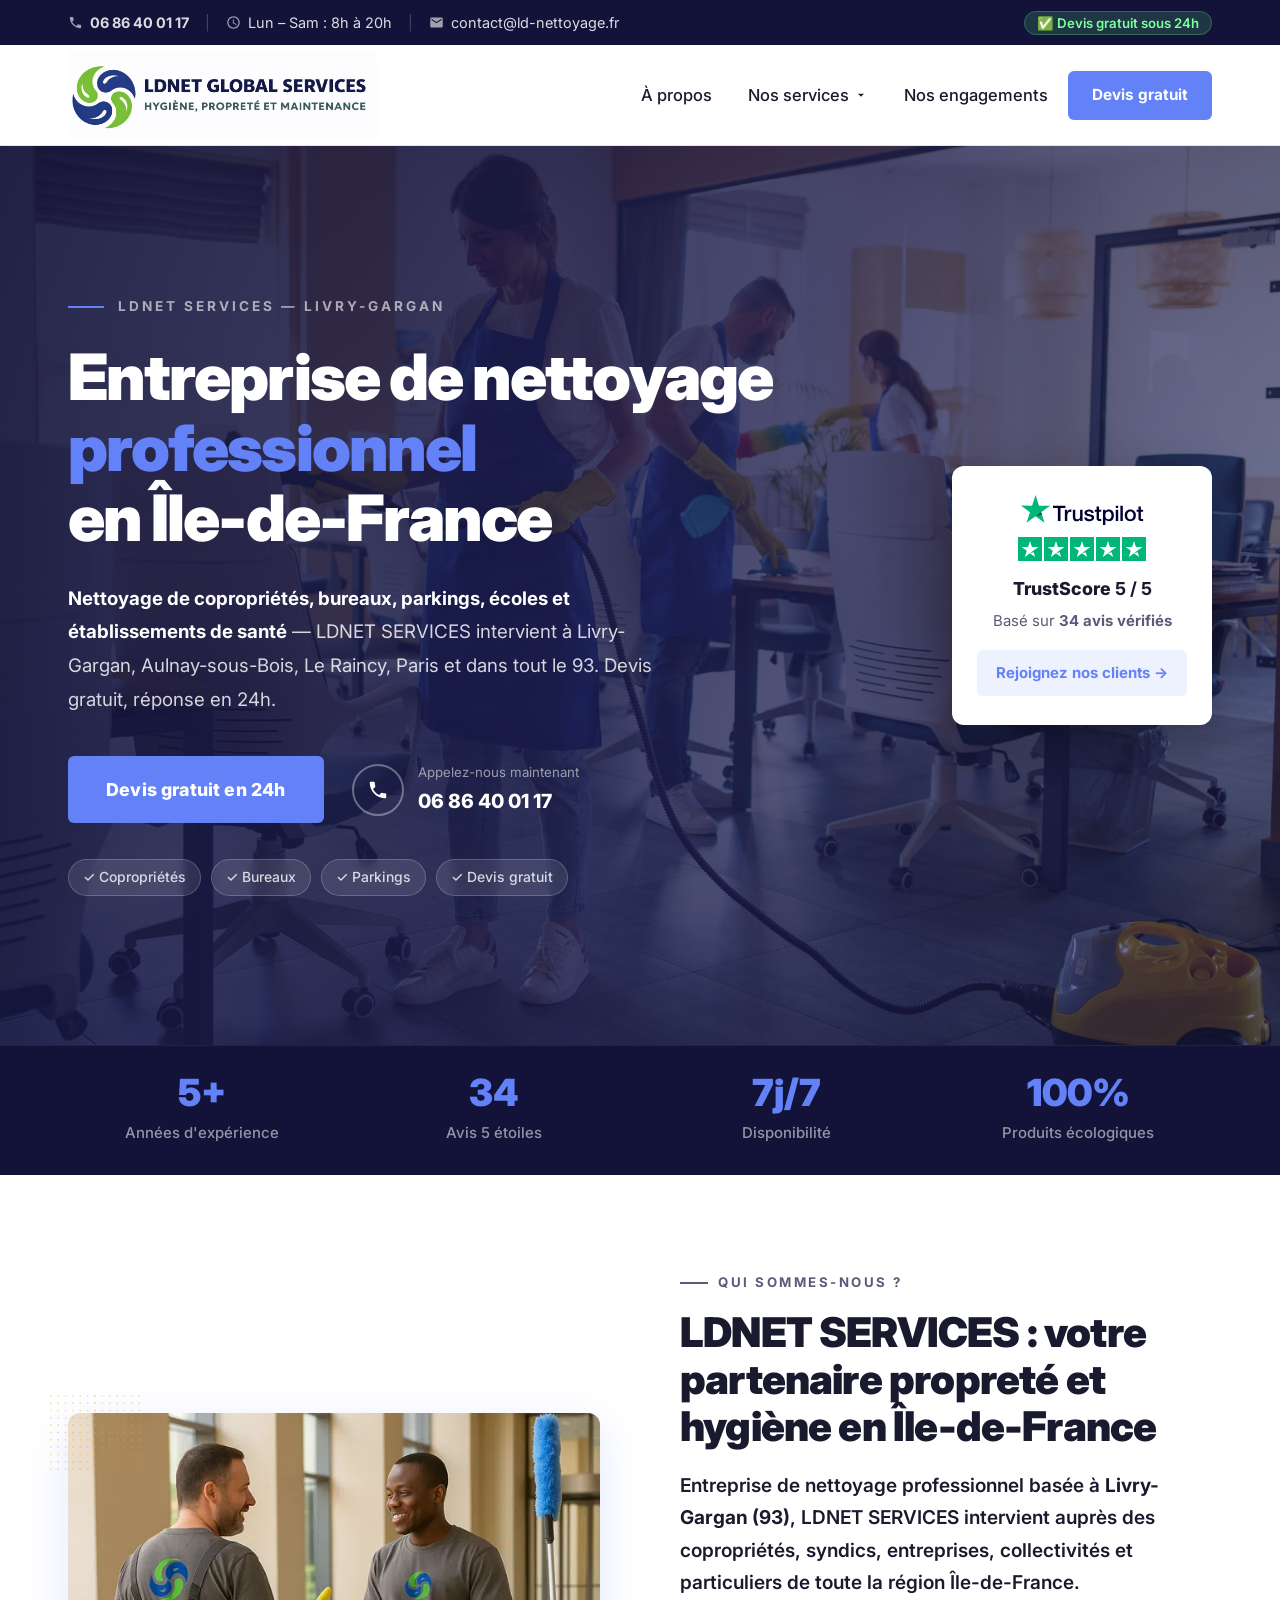
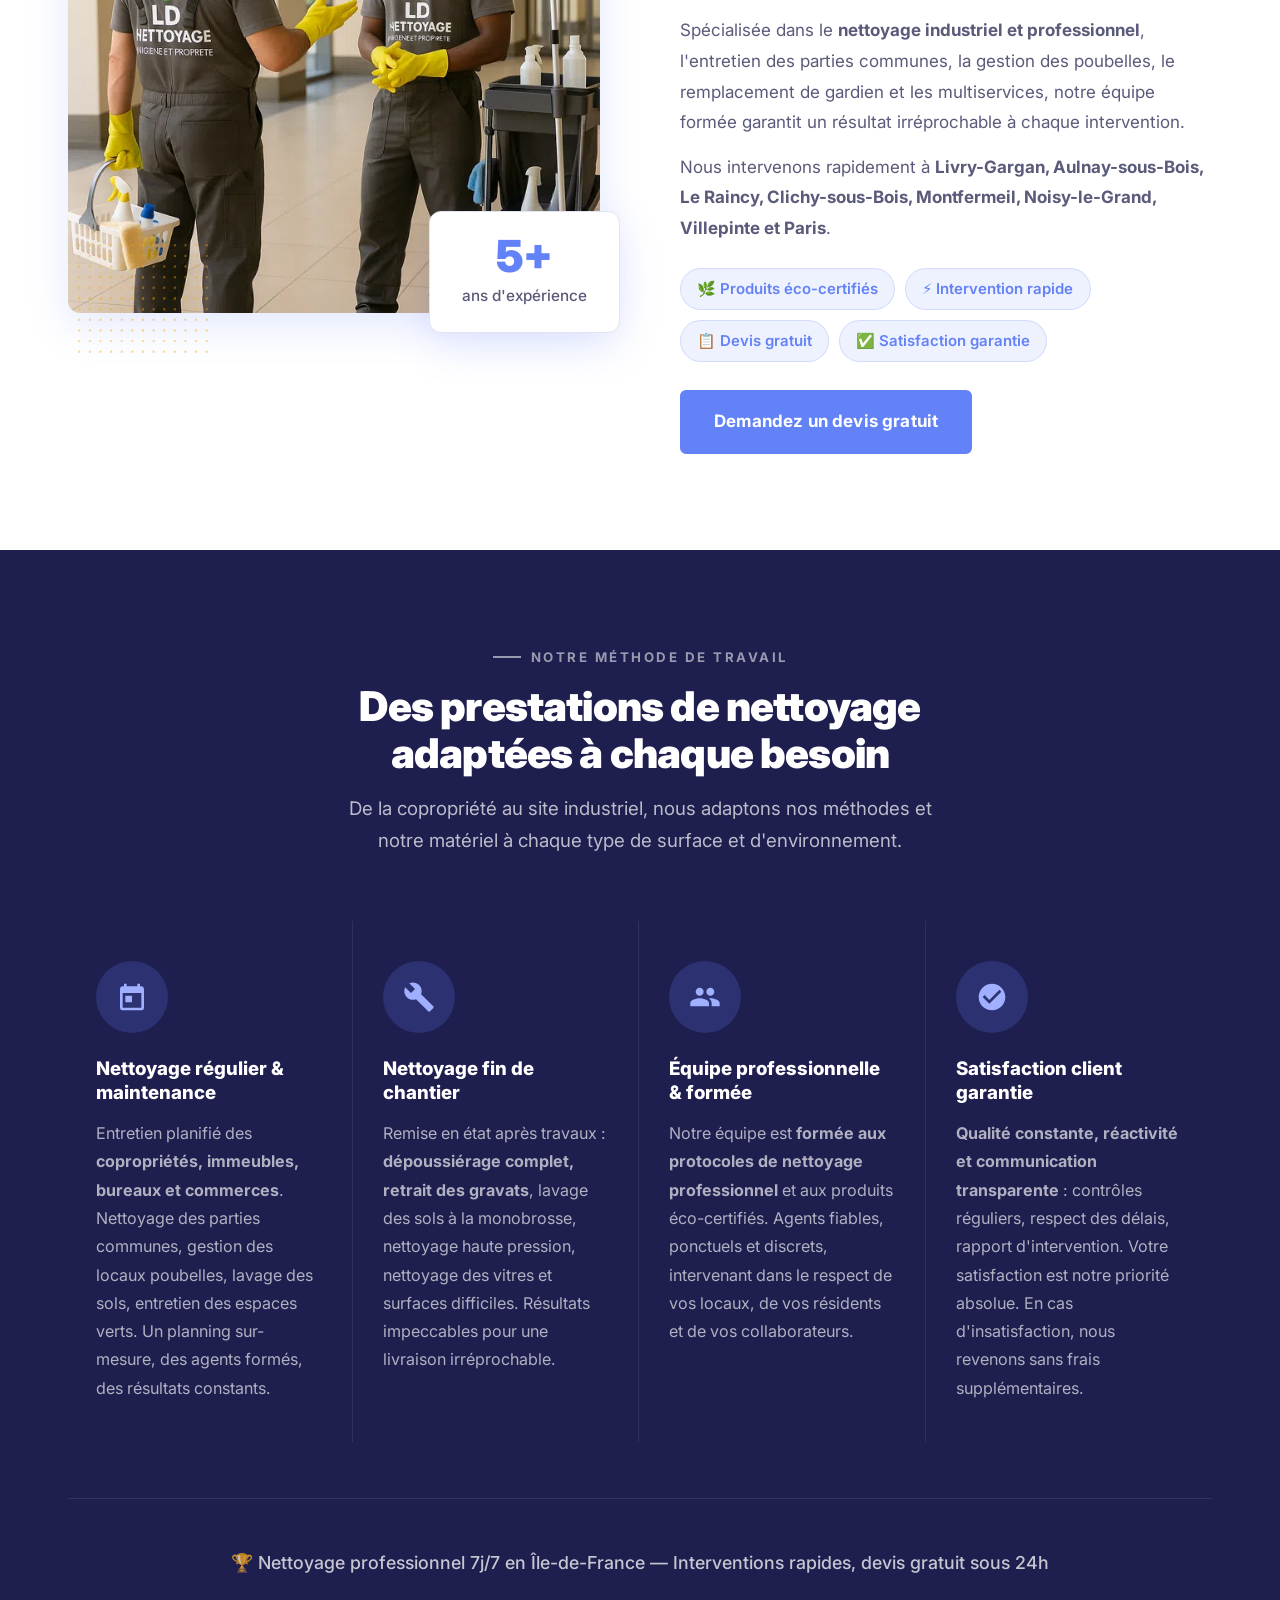
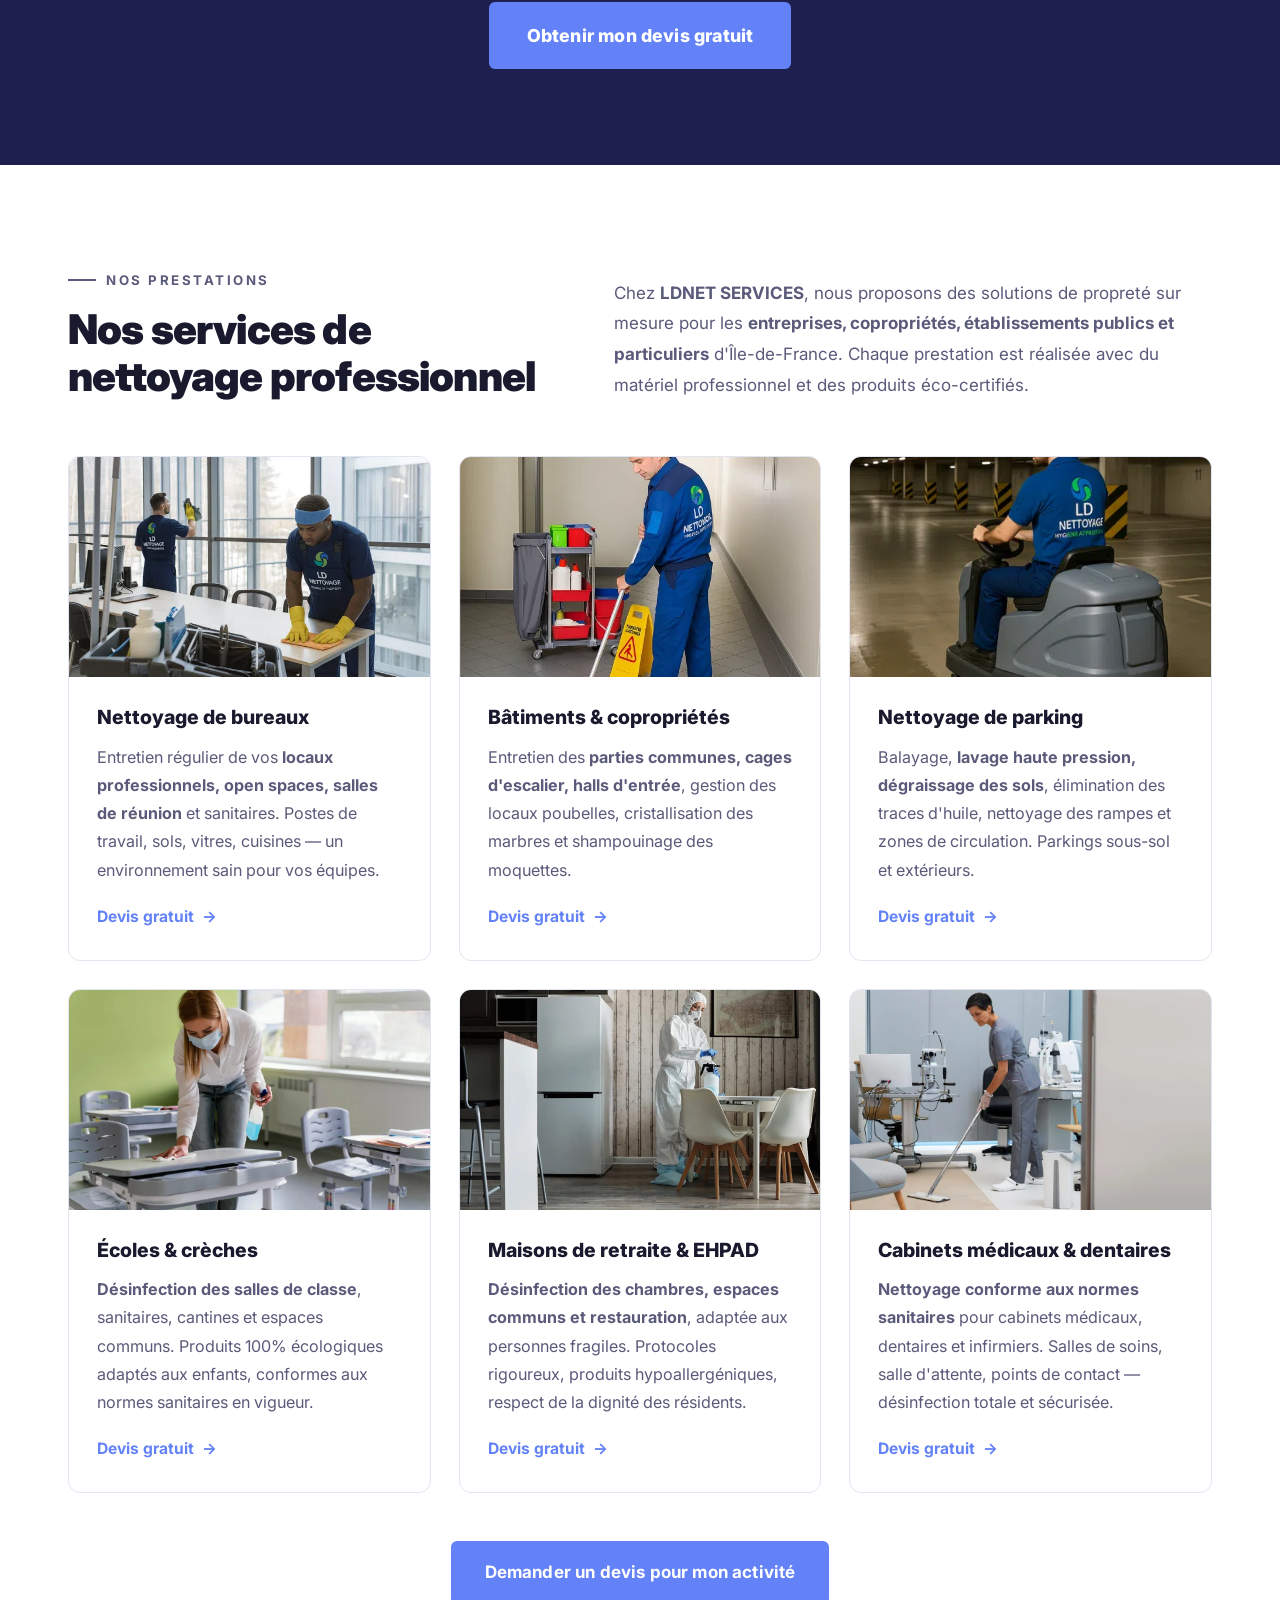
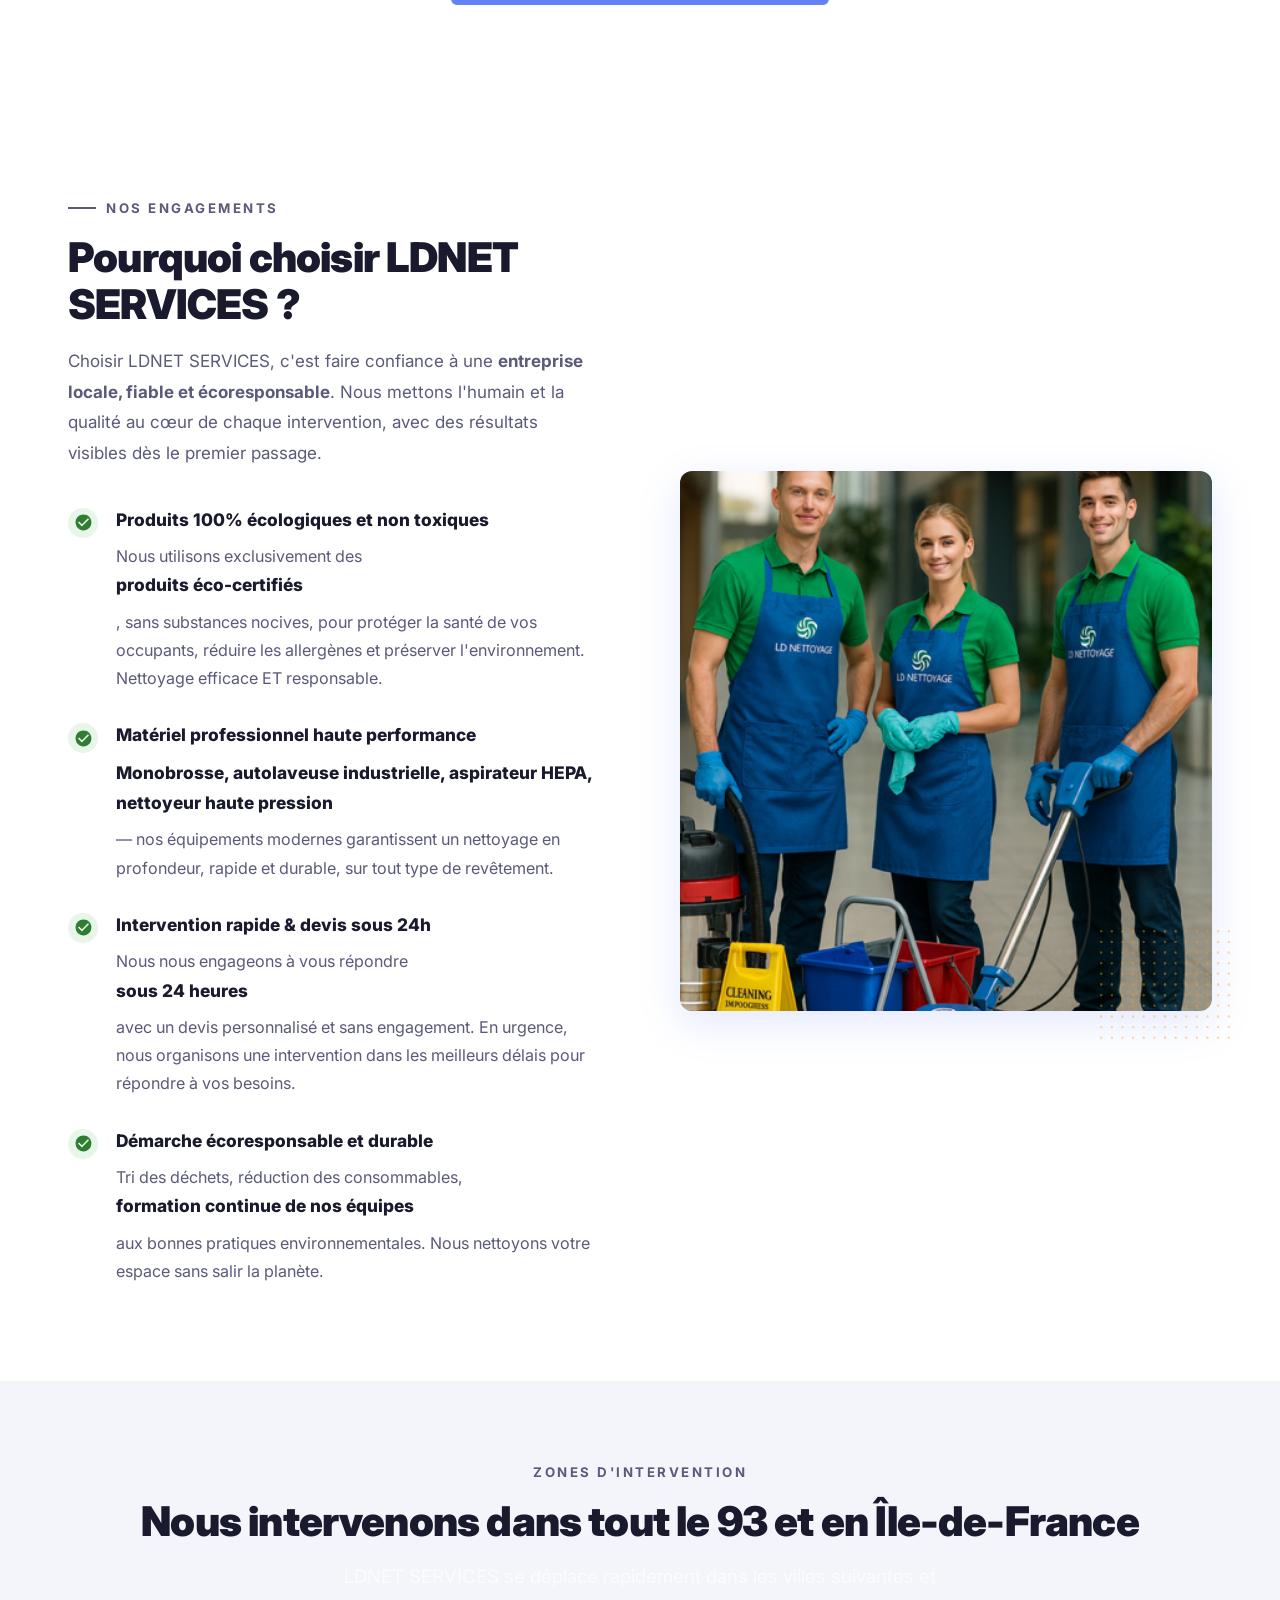
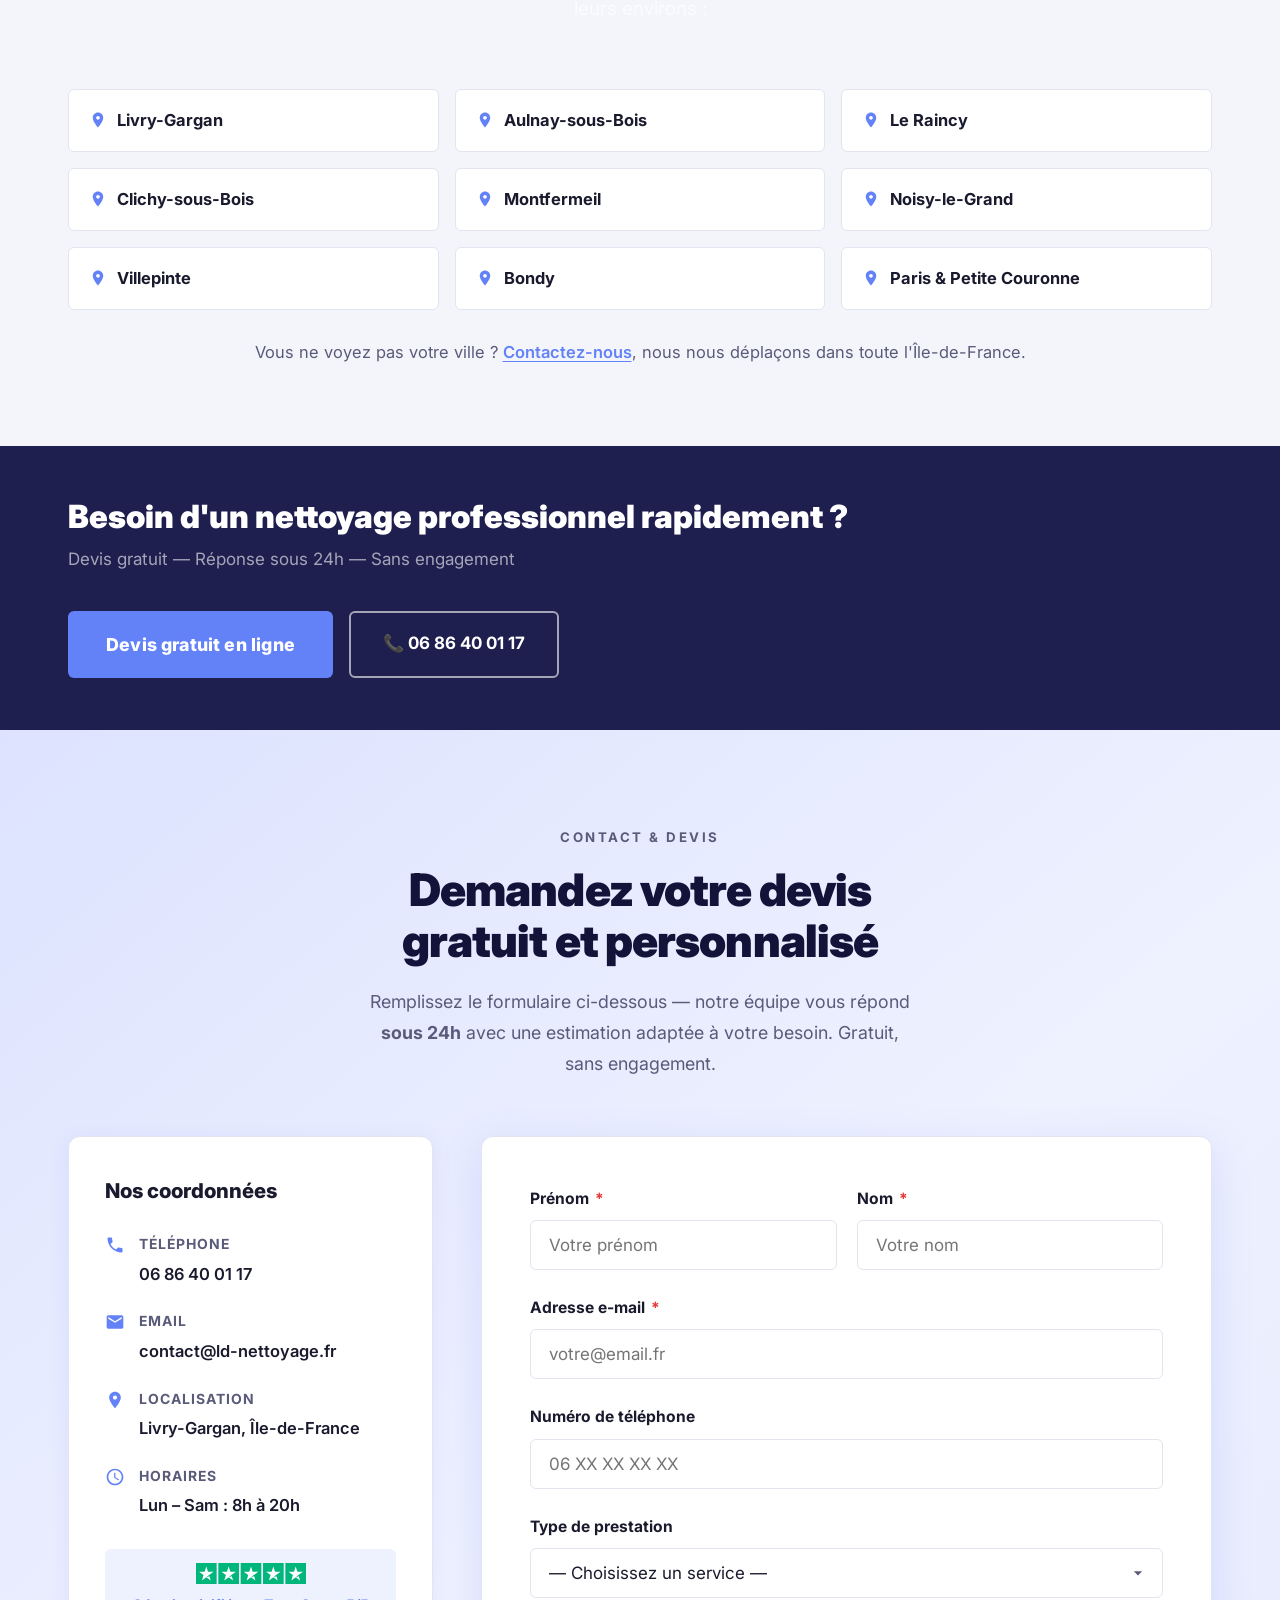
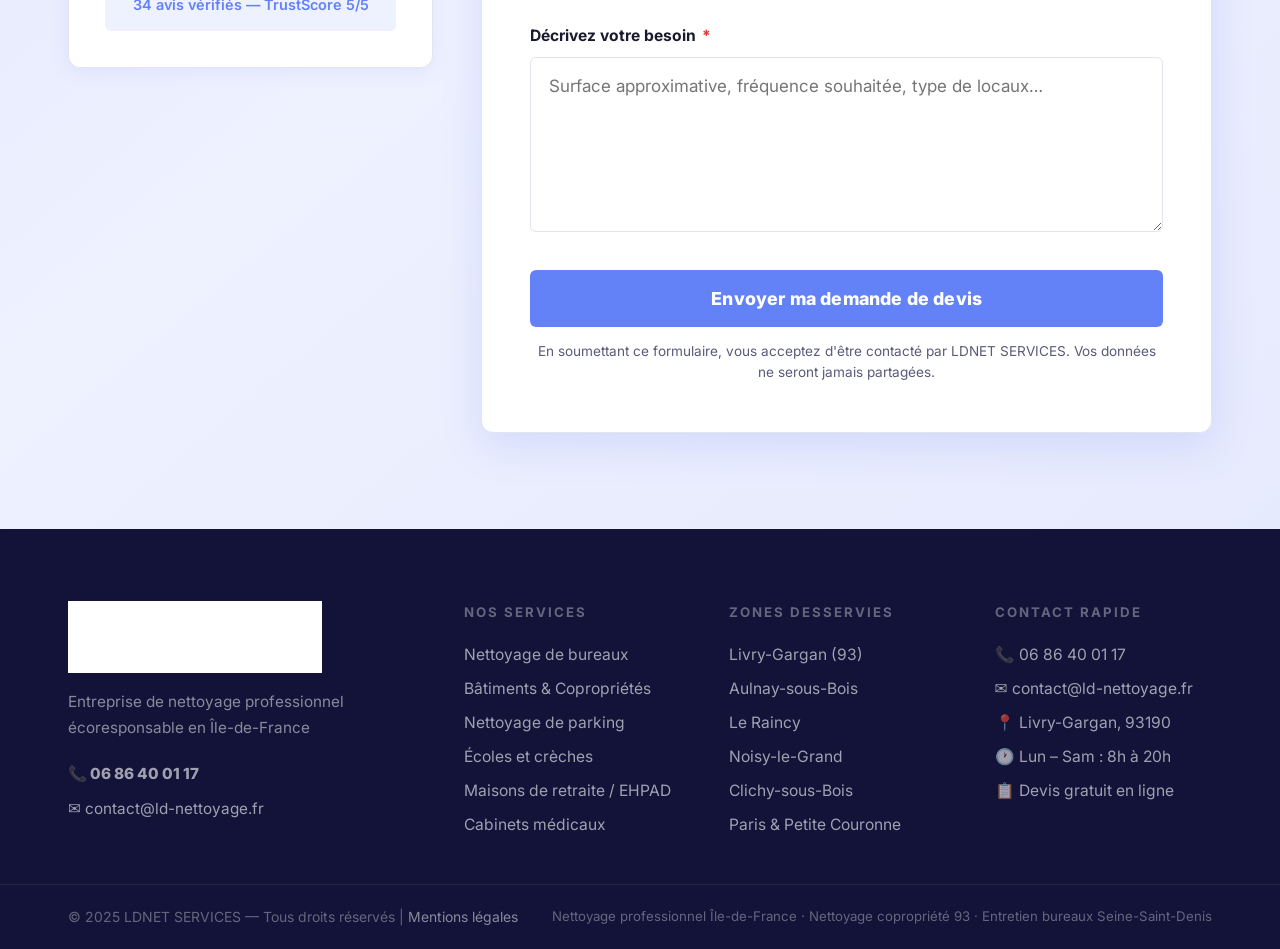
==== commit 9f026bff: "Renomme l'entreprise : LDNET GLOBAL SERVICES → LDNET SERVICES Co-Authored-By: Claude Sonnet 4.6 <nor" ====
--- a/index.html
+++ b/index.html
@@ -5,8 +5,8 @@
   <meta name="viewport" content="width=device-width, initial-scale=1.0" />
 
   <!-- SEO PRIMARY -->
-  <title>LDNET GLOBAL SERVICES – Entreprise de Nettoyage Professionnel en Île-de-France | Devis Gratuit</title>
-  <meta name="description" content="LDNET GLOBAL SERVICES : entreprise de nettoyage professionnel à Livry-Gargan. Copropriétés, bureaux, parkings, écoles, EHPAD, cabinets médicaux. Devis gratuit — 06 86 40 01 17." />
+  <title>LDNET SERVICES – Entreprise de Nettoyage Professionnel en Île-de-France | Devis Gratuit</title>
+  <meta name="description" content="LDNET SERVICES : entreprise de nettoyage professionnel à Livry-Gargan. Copropriétés, bureaux, parkings, écoles, EHPAD, cabinets médicaux. Devis gratuit — 06 86 40 01 17." />
   <meta name="keywords" content="nettoyage professionnel Île-de-France, entreprise nettoyage Livry-Gargan, nettoyage copropriété 93, entretien parties communes, nettoyage bureau Paris, nettoyage parking, société nettoyage Seine-Saint-Denis, nettoyage industriel, devis nettoyage gratuit, nettoyage EHPAD, nettoyage cabinet médical" />
   <link rel="canonical" href="https://ldnetservices.fr/" />
 
@@ -16,7 +16,7 @@
 
   <!-- OPEN GRAPH -->
   <meta property="og:type" content="website" />
-  <meta property="og:title" content="LDNET GLOBAL SERVICES – Nettoyage Professionnel en Île-de-France" />
+  <meta property="og:title" content="LDNET SERVICES – Nettoyage Professionnel en Île-de-France" />
   <meta property="og:description" content="Entreprise de nettoyage professionnel basée à Livry-Gargan. Devis gratuit, intervention rapide partout en Île-de-France." />
   <meta property="og:url" content="https://ldnetservices.fr/" />
   <meta property="og:image" content="https://ldnetservices.fr/images/hero.jpg" />
@@ -26,7 +26,7 @@
   {
     "@context": "https://schema.org",
     "@type": "LocalBusiness",
-    "name": "LDNET GLOBAL SERVICES",
+    "name": "LDNET SERVICES",
     "description": "Entreprise de nettoyage professionnel et industriel en Île-de-France. Copropriétés, bureaux, parkings, écoles, EHPAD, cabinets médicaux.",
     "url": "https://ldnetservices.fr",
     "telephone": "+33686400117",
@@ -85,8 +85,8 @@
   <!-- ===== HEADER ===== -->
   <header class="header" id="header">
     <div class="container header__inner">
-      <a href="#" class="logo" aria-label="LDNET GLOBAL SERVICES - Accueil">
-        <img src="images/logo.jpg" alt="LDNET GLOBAL SERVICES – Entreprise de nettoyage professionnel Île-de-France" width="180" height="56" />
+      <a href="#" class="logo" aria-label="LDNET SERVICES - Accueil">
+        <img src="images/logo.jpg" alt="LDNET SERVICES – Entreprise de nettoyage professionnel Île-de-France" width="180" height="56" />
       </a>
       <button class="nav__toggle" id="navToggle" aria-label="Ouvrir le menu" aria-expanded="false">
         <span></span><span></span><span></span>
@@ -117,13 +117,13 @@
 
   <!-- ===== HERO ===== -->
   <section class="hero" id="hero" aria-label="Bannière principale">
-    <div class="hero__bg" style="background-image:url('images/hero.jpg')" role="img" aria-label="Équipe LDNET GLOBAL SERVICES en intervention"></div>
+    <div class="hero__bg" style="background-image:url('images/hero.jpg')" role="img" aria-label="Équipe LDNET SERVICES en intervention"></div>
     <div class="hero__overlay"></div>
     <div class="container hero__inner">
       <div class="hero__content">
         <div class="hero__eyebrow">
           <span class="hero__line" aria-hidden="true"></span>
-          <span>LDNET GLOBAL SERVICES — LIVRY-GARGAN</span>
+          <span>LDNET SERVICES — LIVRY-GARGAN</span>
         </div>
         <h1 class="hero__title">
           Entreprise de nettoyage<br/>
@@ -131,7 +131,7 @@
           en Île-de-France
         </h1>
         <p class="hero__desc">
-          <strong>Nettoyage de copropriétés, bureaux, parkings, écoles et établissements de santé</strong> — LDNET GLOBAL SERVICES intervient à Livry-Gargan, Aulnay-sous-Bois, Le Raincy, Paris et dans tout le 93. Devis gratuit, réponse en 24h.
+          <strong>Nettoyage de copropriétés, bureaux, parkings, écoles et établissements de santé</strong> — LDNET SERVICES intervient à Livry-Gargan, Aulnay-sous-Bois, Le Raincy, Paris et dans tout le 93. Devis gratuit, réponse en 24h.
         </p>
         <div class="hero__cta">
           <a href="#devis" class="btn-hero">Devis gratuit en 24h</a>
@@ -191,7 +191,7 @@
     <div class="container about__inner">
       <div class="about__media">
         <img src="images/dots.svg" alt="" class="about__dots about__dots--tl" aria-hidden="true" />
-        <img src="images/about.webp" alt="Équipe LDNET GLOBAL SERVICES en uniforme lors d'une intervention professionnelle" class="about__photo" width="580" height="480" loading="lazy" />
+        <img src="images/about.webp" alt="Équipe LDNET SERVICES en uniforme lors d'une intervention professionnelle" class="about__photo" width="580" height="480" loading="lazy" />
         <div class="about__counter" aria-label="Clients satisfaits">
           <span class="counter__num">5+</span>
           <span class="counter__label">ans d'expérience</span>
@@ -200,8 +200,8 @@
       </div>
       <div class="about__content">
         <p class="section-tag">QUI SOMMES-NOUS ?</p>
-        <h2 class="section-title" id="about-title">LDNET GLOBAL SERVICES : votre partenaire propreté et hygiène en Île-de-France</h2>
-        <p class="about__lead">Entreprise de nettoyage professionnel basée à <strong>Livry-Gargan (93)</strong>, LDNET GLOBAL SERVICES intervient auprès des copropriétés, syndics, entreprises, collectivités et particuliers de toute la région Île-de-France.</p>
+        <h2 class="section-title" id="about-title">LDNET SERVICES : votre partenaire propreté et hygiène en Île-de-France</h2>
+        <p class="about__lead">Entreprise de nettoyage professionnel basée à <strong>Livry-Gargan (93)</strong>, LDNET SERVICES intervient auprès des copropriétés, syndics, entreprises, collectivités et particuliers de toute la région Île-de-France.</p>
         <p class="about__text">Spécialisée dans le <strong>nettoyage industriel et professionnel</strong>, l'entretien des parties communes, la gestion des poubelles, le remplacement de gardien et les multiservices, notre équipe formée garantit un résultat irréprochable à chaque intervention.</p>
         <p class="about__text">Nous intervenons rapidement à <strong>Livry-Gargan, Aulnay-sous-Bois, Le Raincy, Clichy-sous-Bois, Montfermeil, Noisy-le-Grand, Villepinte et Paris</strong>.</p>
         <div class="about__badges">
@@ -269,7 +269,7 @@
           <h2 class="section-title" id="services-title">Nos services de<br/>nettoyage professionnel</h2>
         </div>
         <div class="services__header-right">
-          <p>Chez <strong>LDNET GLOBAL SERVICES</strong>, nous proposons des solutions de propreté sur mesure pour les <strong>entreprises, copropriétés, établissements publics et particuliers</strong> d'Île-de-France. Chaque prestation est réalisée avec du matériel professionnel et des produits éco-certifiés.</p>
+          <p>Chez <strong>LDNET SERVICES</strong>, nous proposons des solutions de propreté sur mesure pour les <strong>entreprises, copropriétés, établissements publics et particuliers</strong> d'Île-de-France. Chaque prestation est réalisée avec du matériel professionnel et des produits éco-certifiés.</p>
         </div>
       </div>
       <div class="services__grid">
@@ -340,8 +340,8 @@
     <div class="container why__inner">
       <div class="why__content">
         <p class="section-tag">NOS ENGAGEMENTS</p>
-        <h2 class="section-title" id="why-title">Pourquoi choisir LDNET GLOBAL SERVICES ?</h2>
-        <p class="why__intro">Choisir LDNET GLOBAL SERVICES, c'est faire confiance à une <strong>entreprise locale, fiable et écoresponsable</strong>. Nous mettons l'humain et la qualité au cœur de chaque intervention, avec des résultats visibles dès le premier passage.</p>
+        <h2 class="section-title" id="why-title">Pourquoi choisir LDNET SERVICES ?</h2>
+        <p class="why__intro">Choisir LDNET SERVICES, c'est faire confiance à une <strong>entreprise locale, fiable et écoresponsable</strong>. Nous mettons l'humain et la qualité au cœur de chaque intervention, avec des résultats visibles dès le premier passage.</p>
         <ul class="why__list">
           <li>
             <span class="why__check" aria-hidden="true">
@@ -382,7 +382,7 @@
         </ul>
       </div>
       <div class="why__media">
-        <img src="images/about-bg.png" alt="Équipe LDNET GLOBAL SERVICES avec matériel professionnel prête à intervenir" class="why__photo" loading="lazy" />
+        <img src="images/about-bg.png" alt="Équipe LDNET SERVICES avec matériel professionnel prête à intervenir" class="why__photo" loading="lazy" />
         <img src="images/dots.svg" alt="" class="why__dots" aria-hidden="true" />
       </div>
     </div>
@@ -394,7 +394,7 @@
       <div class="section-header--center">
         <p class="section-tag section-tag--center">ZONES D'INTERVENTION</p>
         <h2 class="section-title" id="zones-title">Nous intervenons dans tout le 93 et en Île-de-France</h2>
-        <p class="section-subtitle">LDNET GLOBAL SERVICES se déplace rapidement dans les villes suivantes et leurs environs :</p>
+        <p class="section-subtitle">LDNET SERVICES se déplace rapidement dans les villes suivantes et leurs environs :</p>
       </div>
       <div class="zones__grid">
         <div class="zone-item"><svg viewBox="0 0 24 24" fill="currentColor"><path d="M12 2C8.13 2 5 5.13 5 9c0 5.25 7 13 7 13s7-7.75 7-13c0-3.87-3.13-7-7-7zm0 9.5c-1.38 0-2.5-1.12-2.5-2.5s1.12-2.5 2.5-2.5 2.5 1.12 2.5 2.5-1.12 2.5-2.5 2.5z"/></svg><strong>Livry-Gargan</strong></div>
@@ -501,7 +501,7 @@
               <span id="btnText">Envoyer ma demande de devis</span>
               <span id="btnLoading" style="display:none" aria-label="Envoi en cours">⏳ Envoi en cours…</span>
             </button>
-            <p class="form-legal">En soumettant ce formulaire, vous acceptez d'être contacté par LDNET GLOBAL SERVICES. Vos données ne seront jamais partagées.</p>
+            <p class="form-legal">En soumettant ce formulaire, vous acceptez d'être contacté par LDNET SERVICES. Vos données ne seront jamais partagées.</p>
             <div class="form-success" id="formSuccess" style="display:none" role="alert">✅ Votre demande a bien été envoyée ! Nous vous répondrons sous 24h.</div>
             <div class="form-error" id="formError" style="display:none" role="alert">❌ Une erreur est survenue. Appelez-nous directement au <a href="tel:0686400117">06 86 40 01 17</a>.</div>
           </form>
@@ -514,7 +514,7 @@
   <footer class="footer" role="contentinfo">
     <div class="container footer__inner">
       <div class="footer__brand">
-        <img src="images/logo.jpg" alt="LDNET GLOBAL SERVICES" class="footer__logo" width="160" height="50" loading="lazy" />
+        <img src="images/logo.jpg" alt="LDNET SERVICES" class="footer__logo" width="160" height="50" loading="lazy" />
         <p class="footer__tagline">Entreprise de nettoyage professionnel<br/>écoresponsable en Île-de-France</p>
         <div class="footer__contact-quick">
           <a href="tel:0686400117" class="footer__phone">📞 06 86 40 01 17</a>
@@ -556,7 +556,7 @@
     </div>
     <div class="footer__bottom">
       <div class="container footer__bottom-inner">
-        <p>© 2025 LDNET GLOBAL SERVICES — Tous droits réservés | <a href="#">Mentions légales</a></p>
+        <p>© 2025 LDNET SERVICES — Tous droits réservés | <a href="#">Mentions légales</a></p>
         <p class="footer__seo-text">Nettoyage professionnel Île-de-France · Nettoyage copropriété 93 · Entretien bureaux Seine-Saint-Denis</p>
       </div>
     </div>
--- a/css/styles.css
+++ b/css/styles.css
@@ -104,9 +104,9 @@
 /* ===== HEADER ===== */
 .header { background: var(--white); box-shadow: 0 1px 0 var(--border); position: sticky; top: 0; z-index: 100; transition: box-shadow var(--transition); }
 .header.scrolled { box-shadow: 0 4px 20px rgba(0,0,0,.08); }
-.header__inner { display: flex; align-items: center; justify-content: space-between; height: 80px; }
-
-.logo img { height: 58px; width: auto; object-fit: contain; }
+.header__inner { display: flex; align-items: center; justify-content: space-between; height: 100px; }
+
+.logo img { height: 88px; width: auto; object-fit: contain; }
 
 .nav__list { display: flex; align-items: center; gap: 4px; }
 .nav__link { display: flex; align-items: center; gap: 5px; padding: 9px 16px; font-weight: 500; font-size: .97rem; color: var(--text); border-radius: var(--radius); transition: color var(--transition), background var(--transition); }
@@ -309,7 +309,7 @@
 .footer { background: var(--darker); color: rgba(255,255,255,.75); }
 .footer__inner { display: grid; grid-template-columns: 1.6fr 1fr 1fr 1fr; gap: 48px; padding: 72px 28px 48px; max-width: 1200px; margin: 0 auto; }
 
-.footer__logo { height: 52px; width: auto; object-fit: contain; margin-bottom: 16px; filter: brightness(0) invert(1); }
+.footer__logo { height: 72px; width: auto; object-fit: contain; margin-bottom: 16px; filter: brightness(0) invert(1); }
 .footer__tagline { font-size: .9rem; color: rgba(255,255,255,.5); line-height: 1.7; margin-bottom: 20px; }
 .footer__contact-quick { display: flex; flex-direction: column; gap: 8px; }
 .footer__phone { font-size: 1.1rem; font-weight: 800; color: var(--white); transition: color var(--transition); }
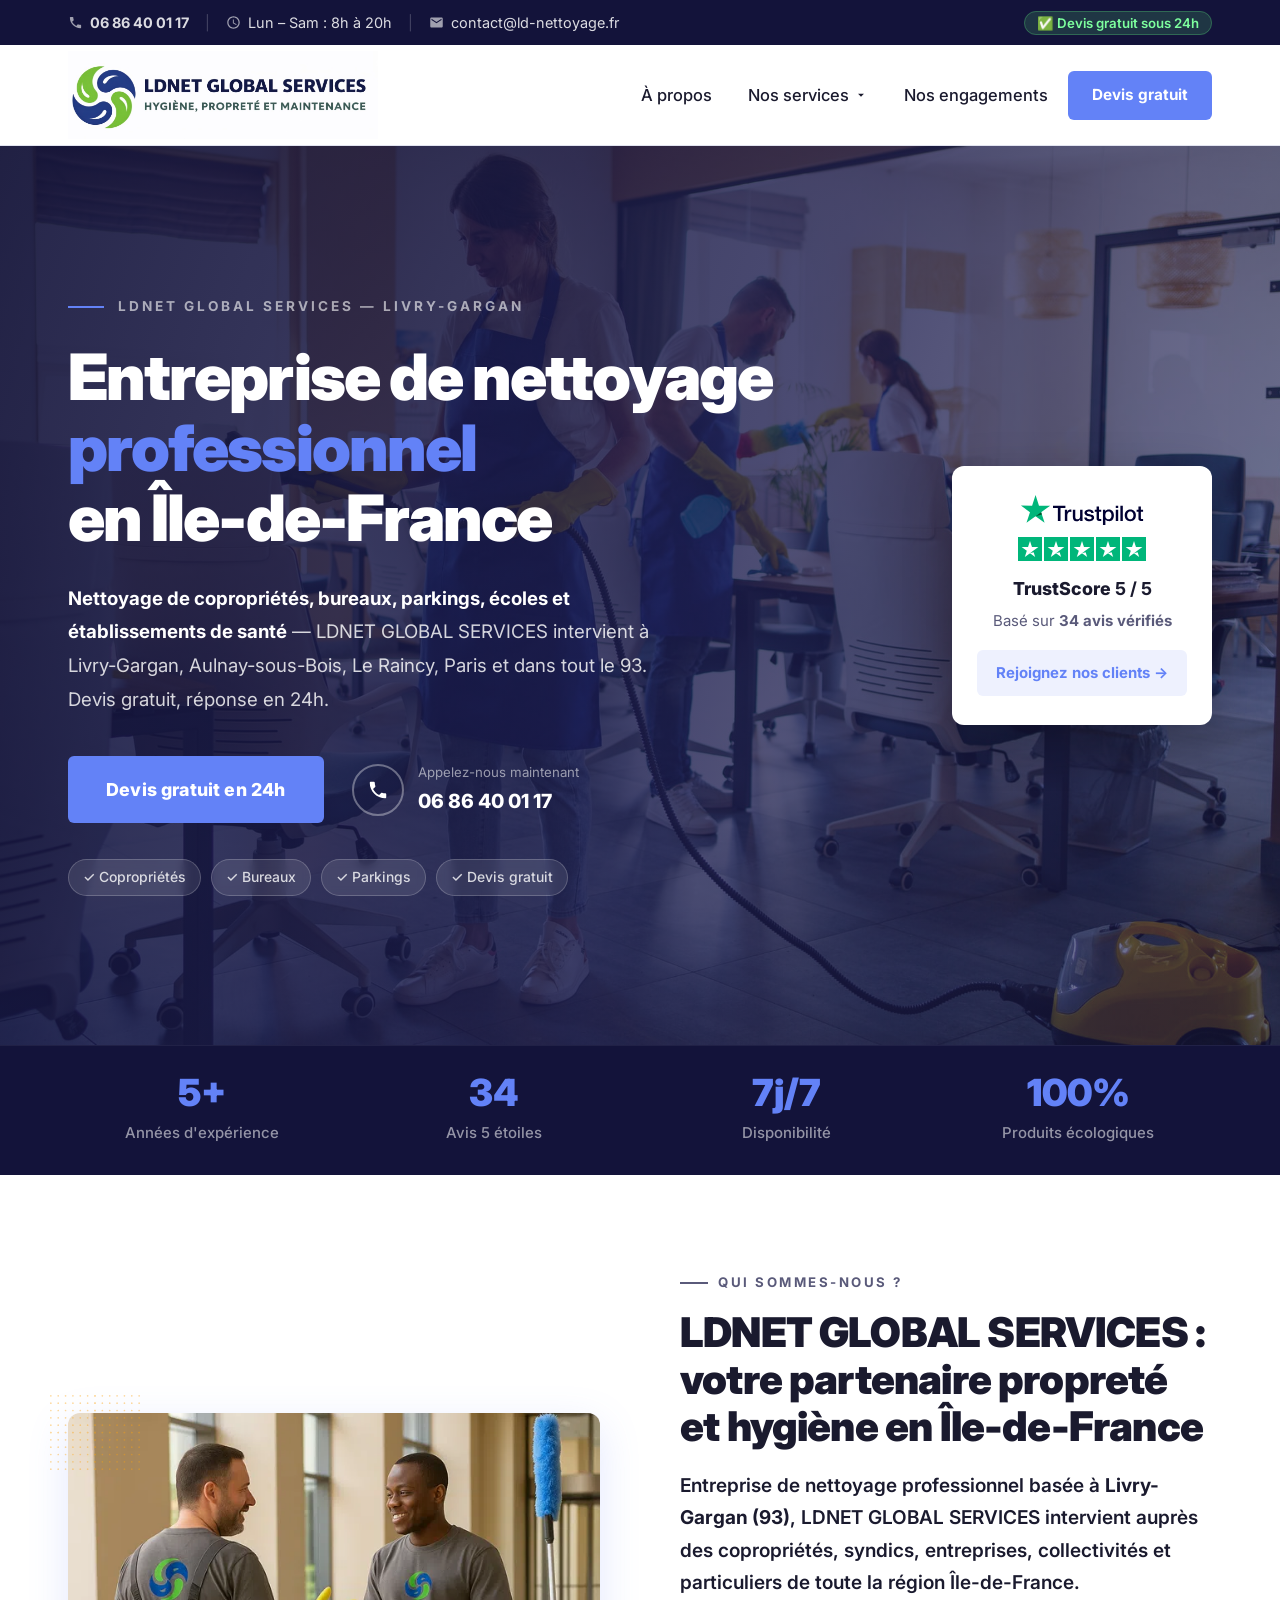
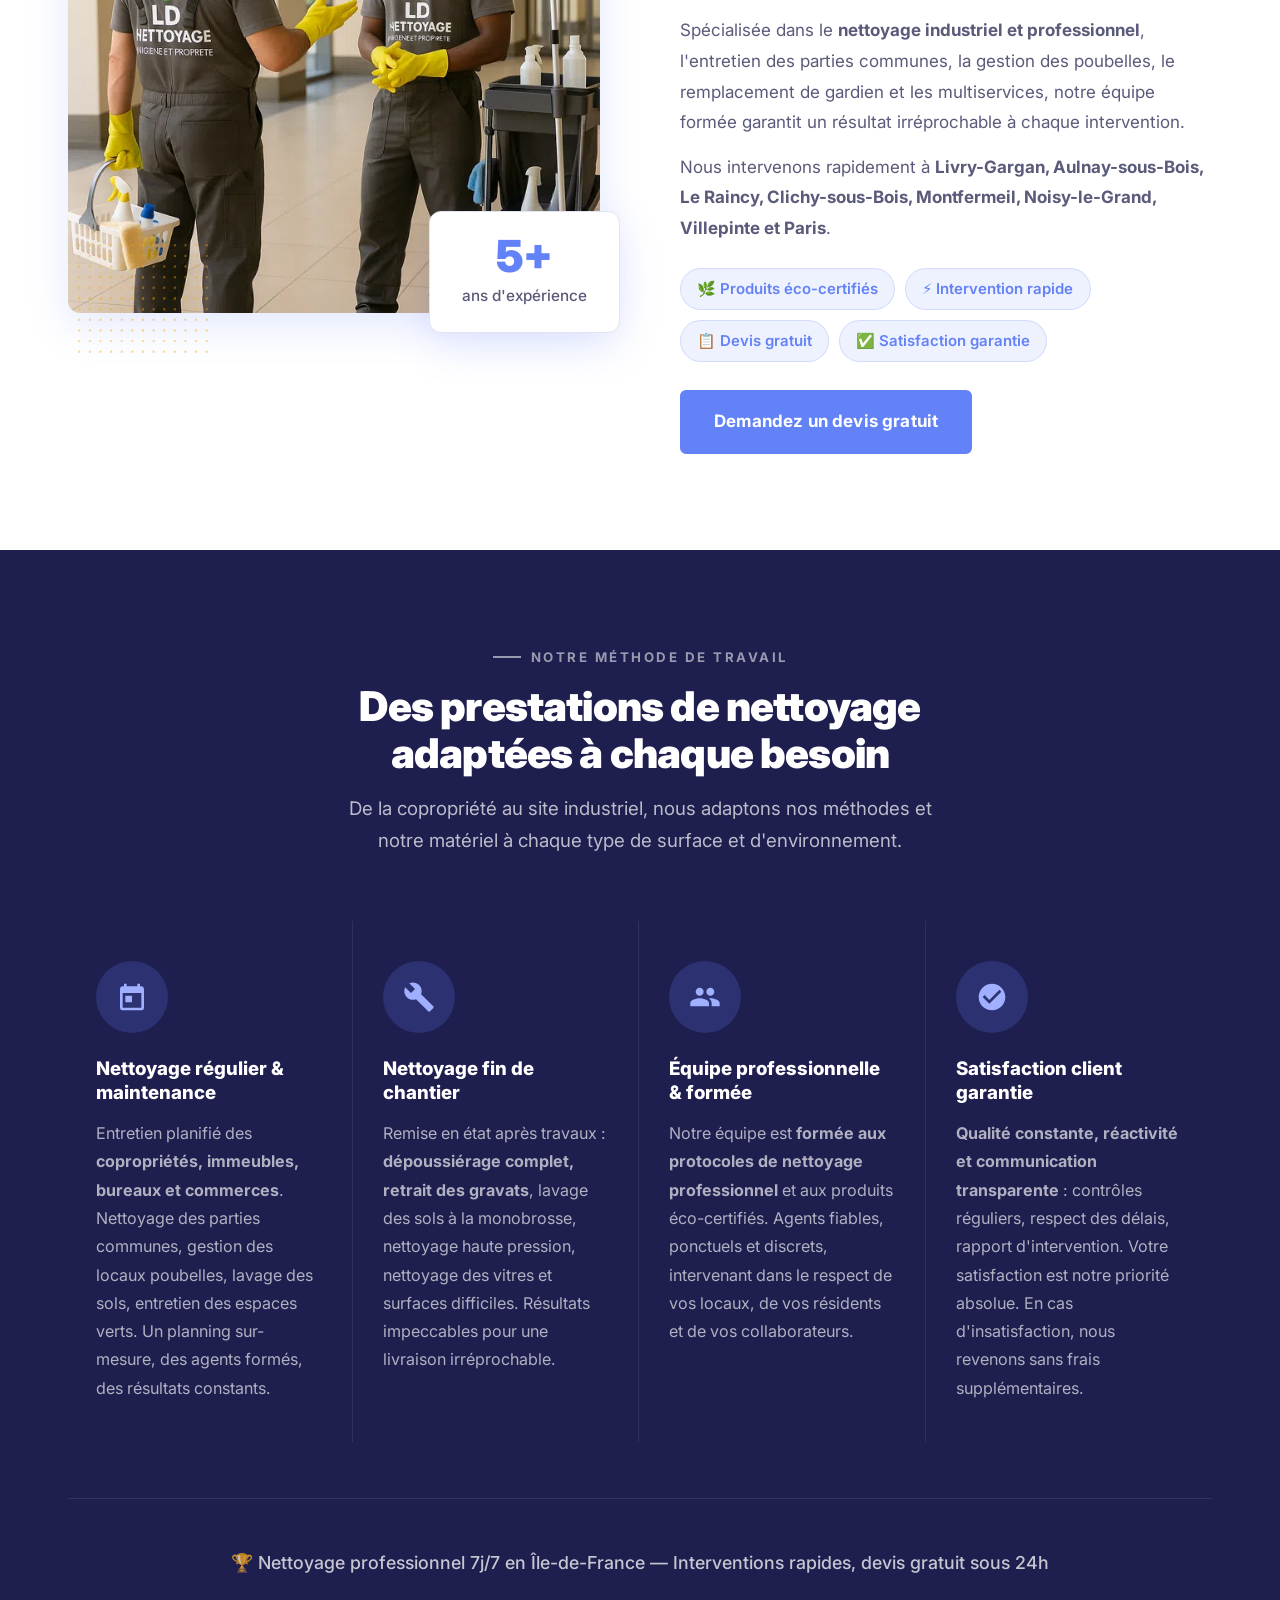
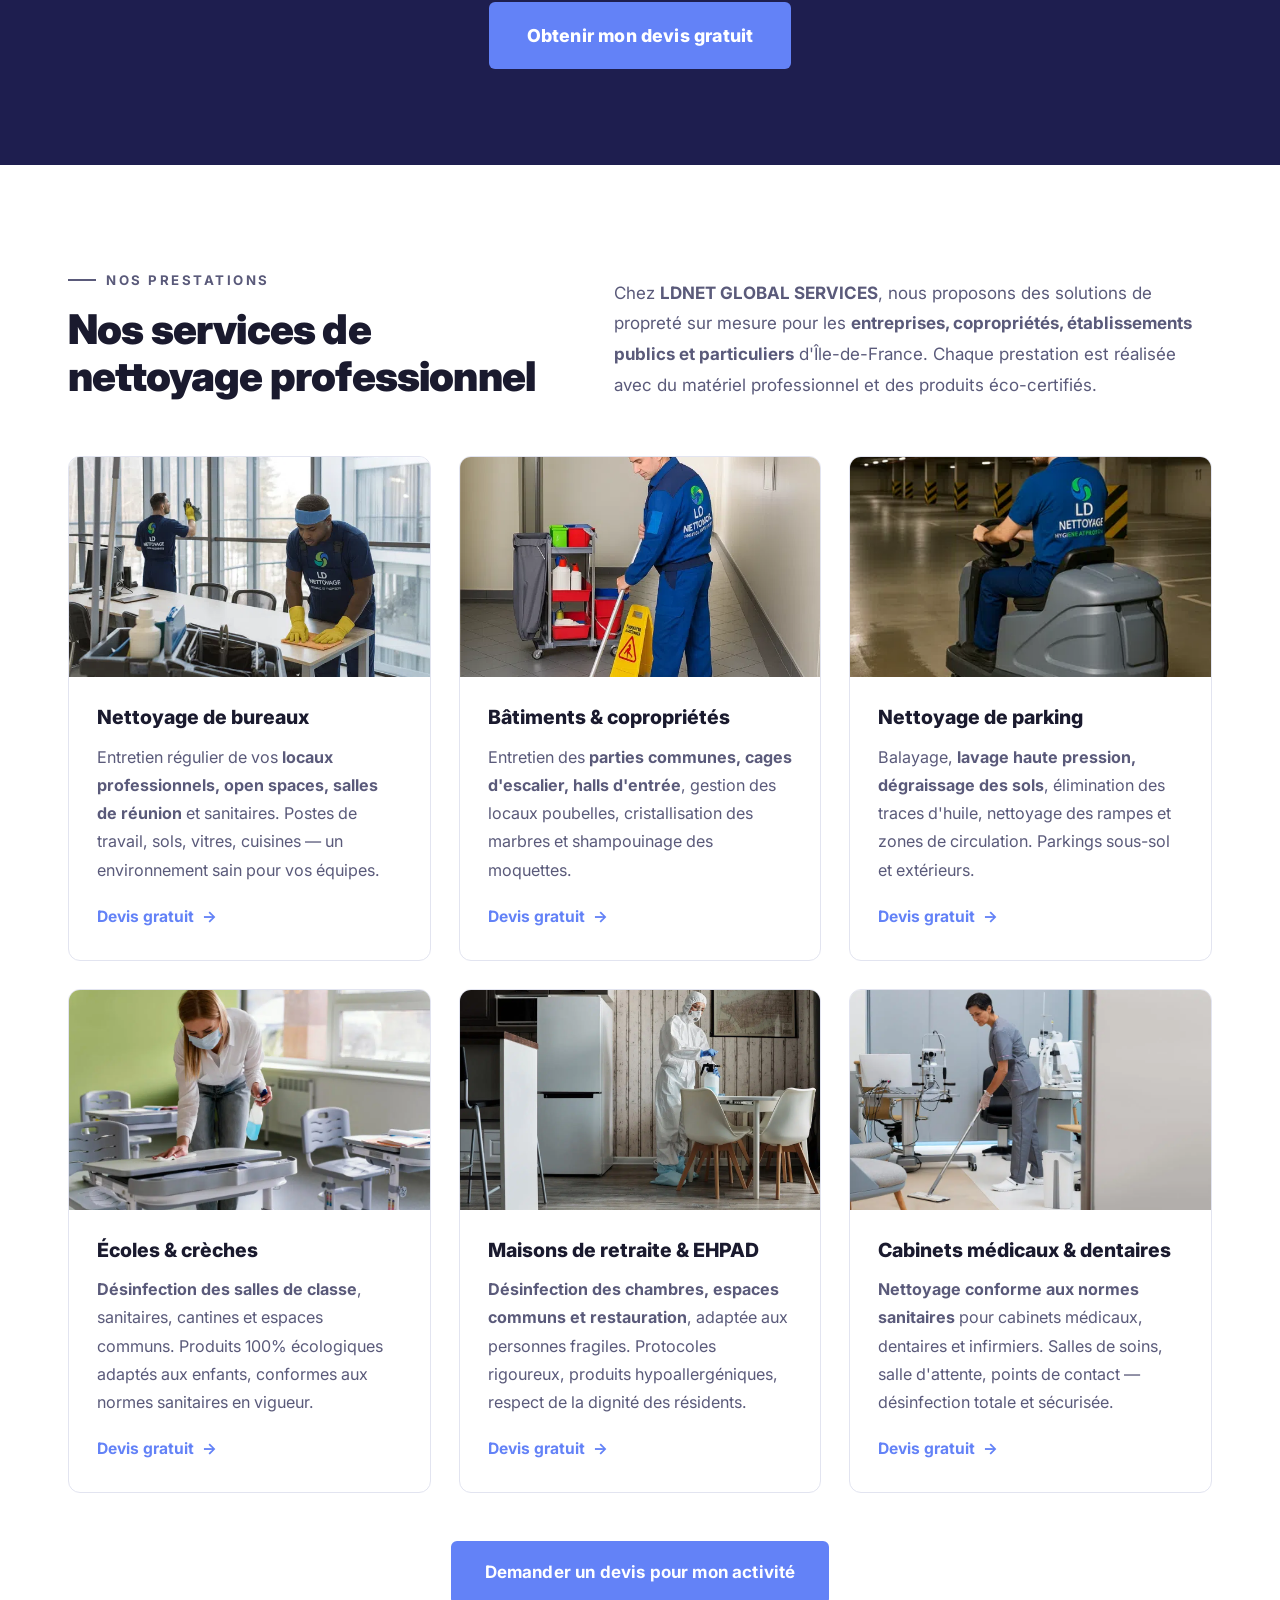
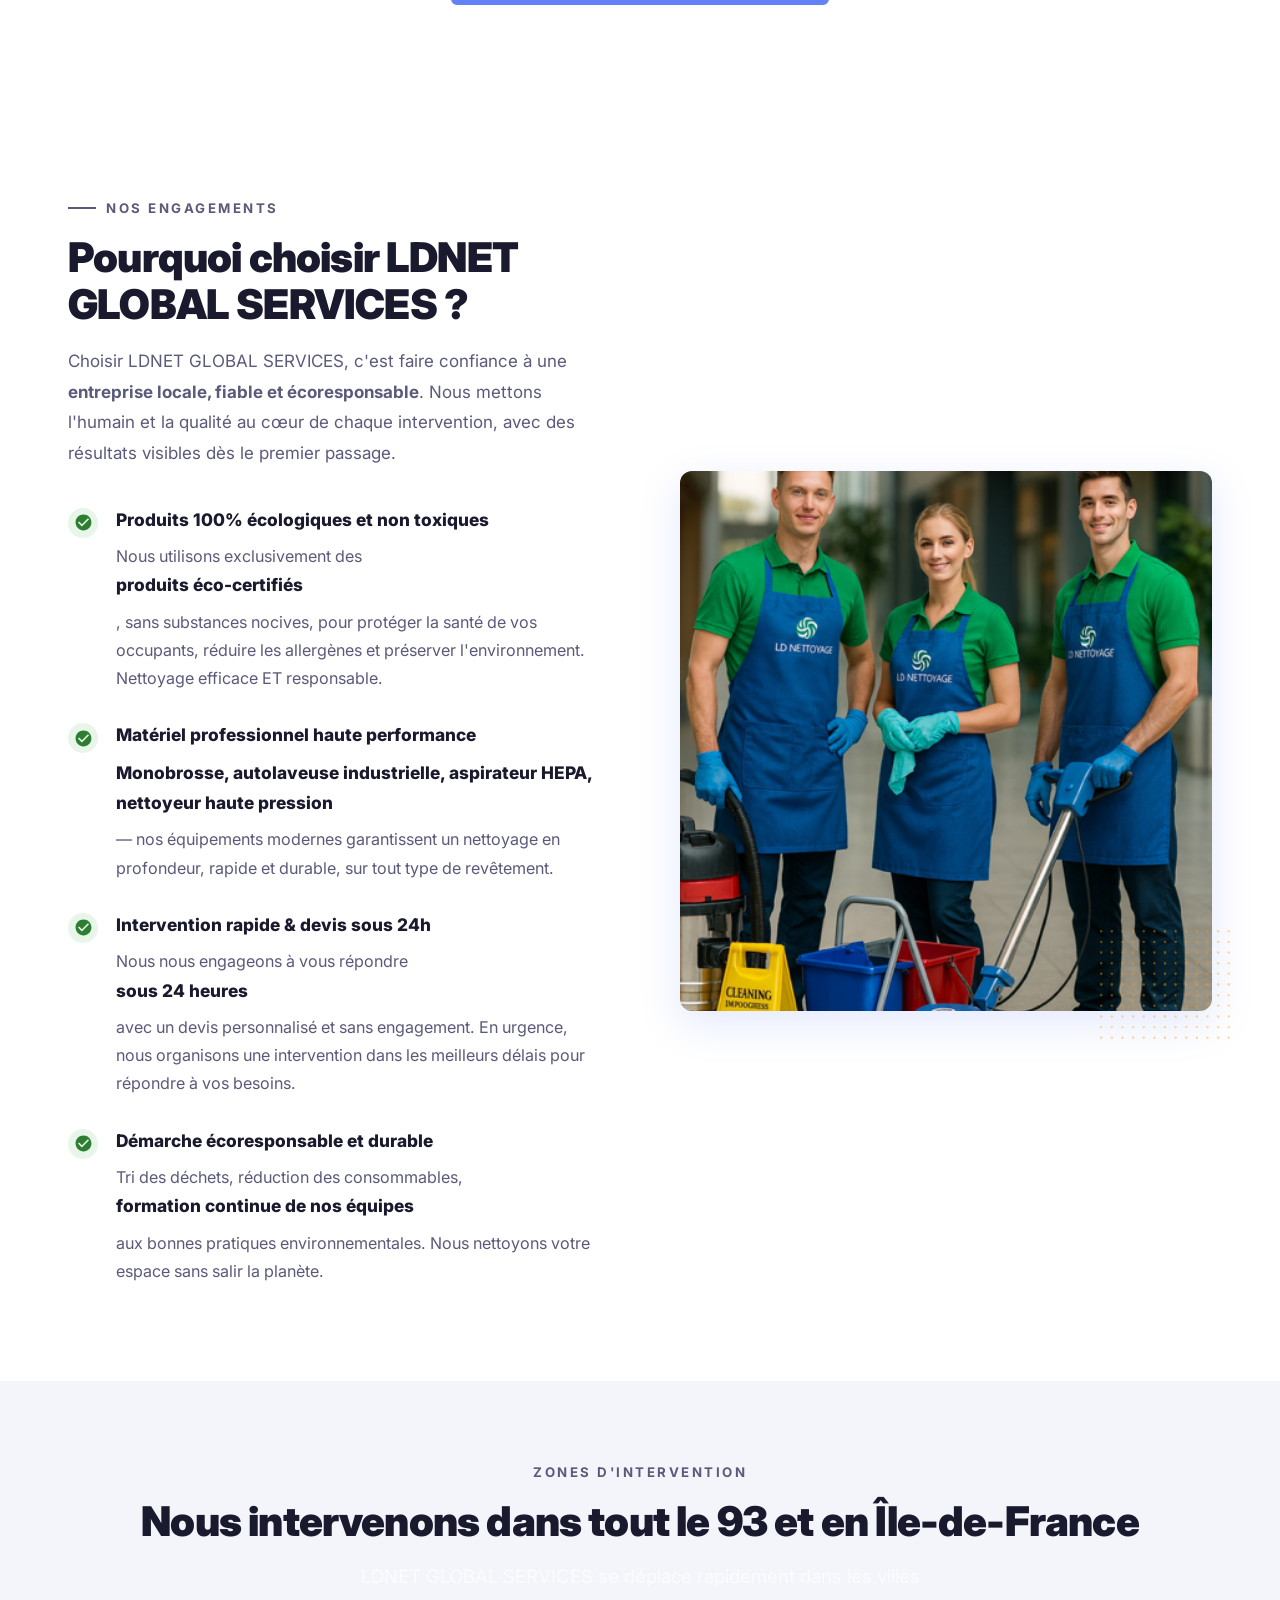
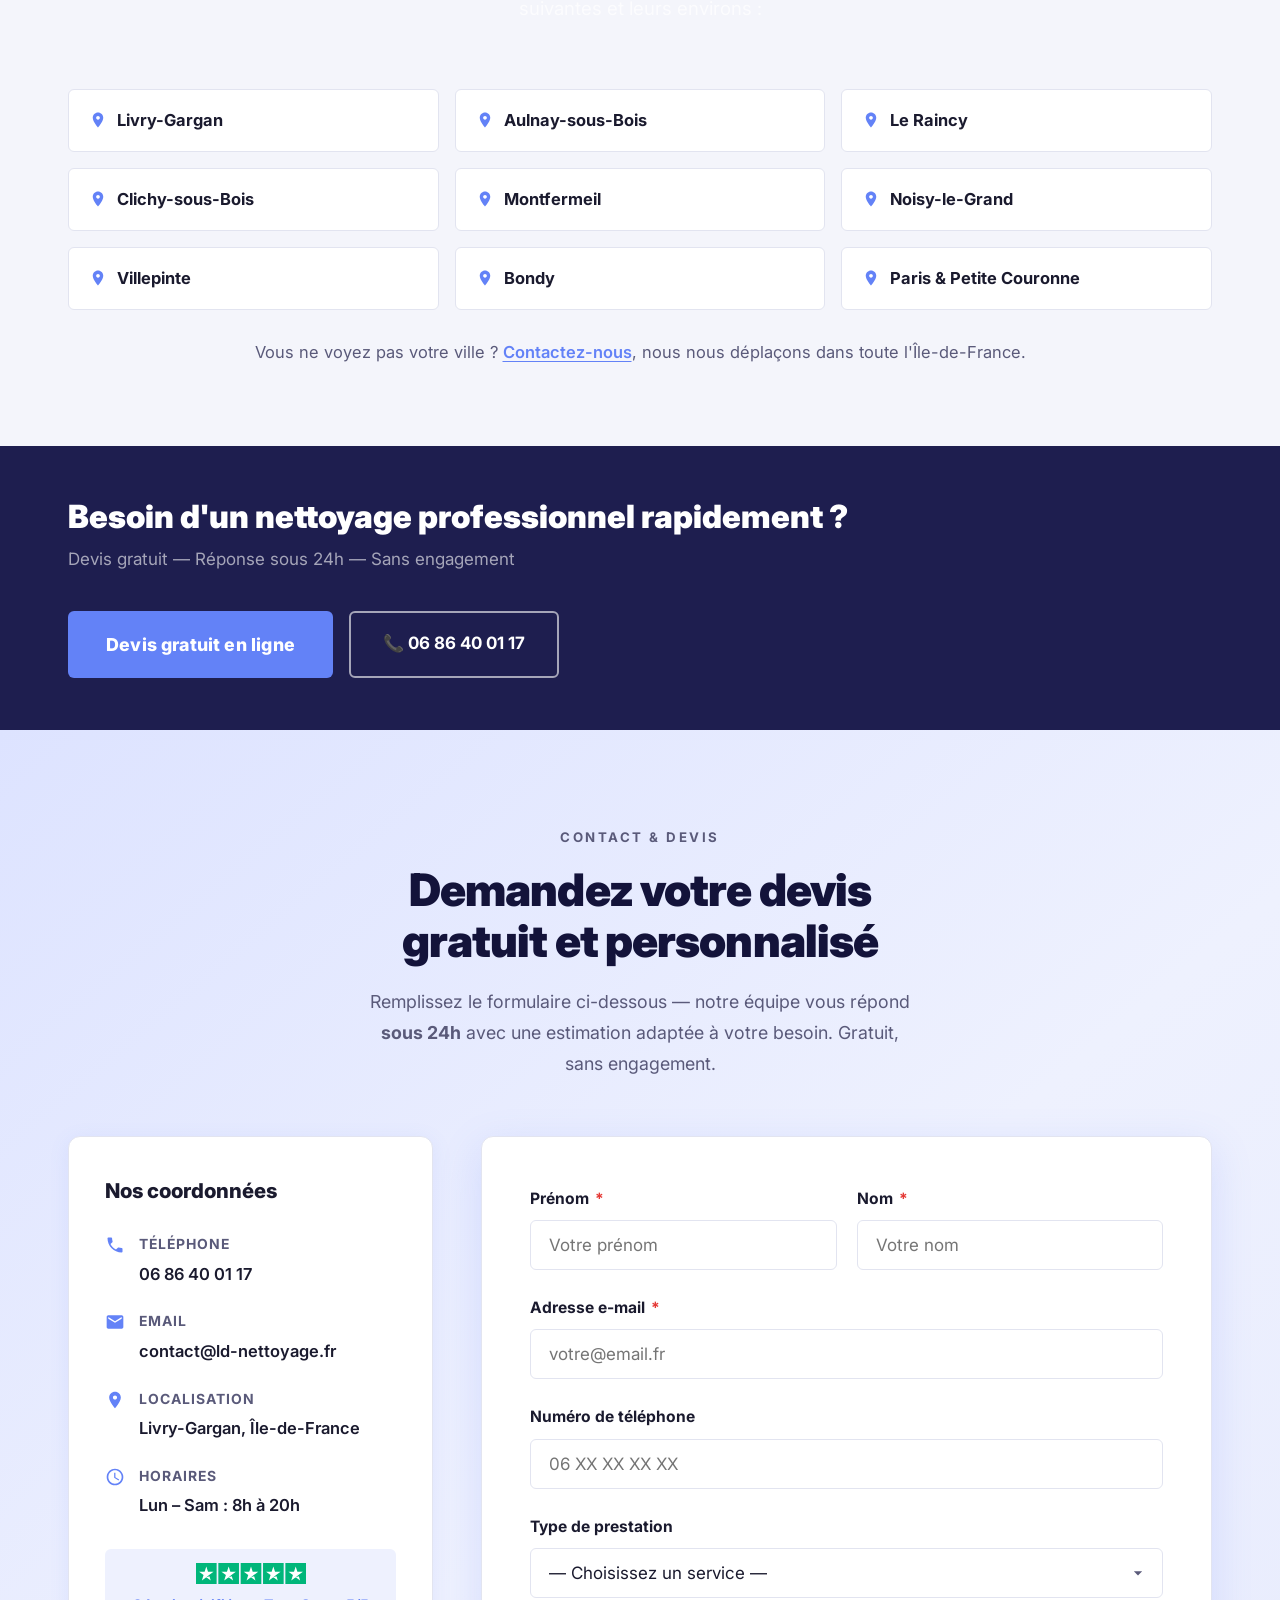
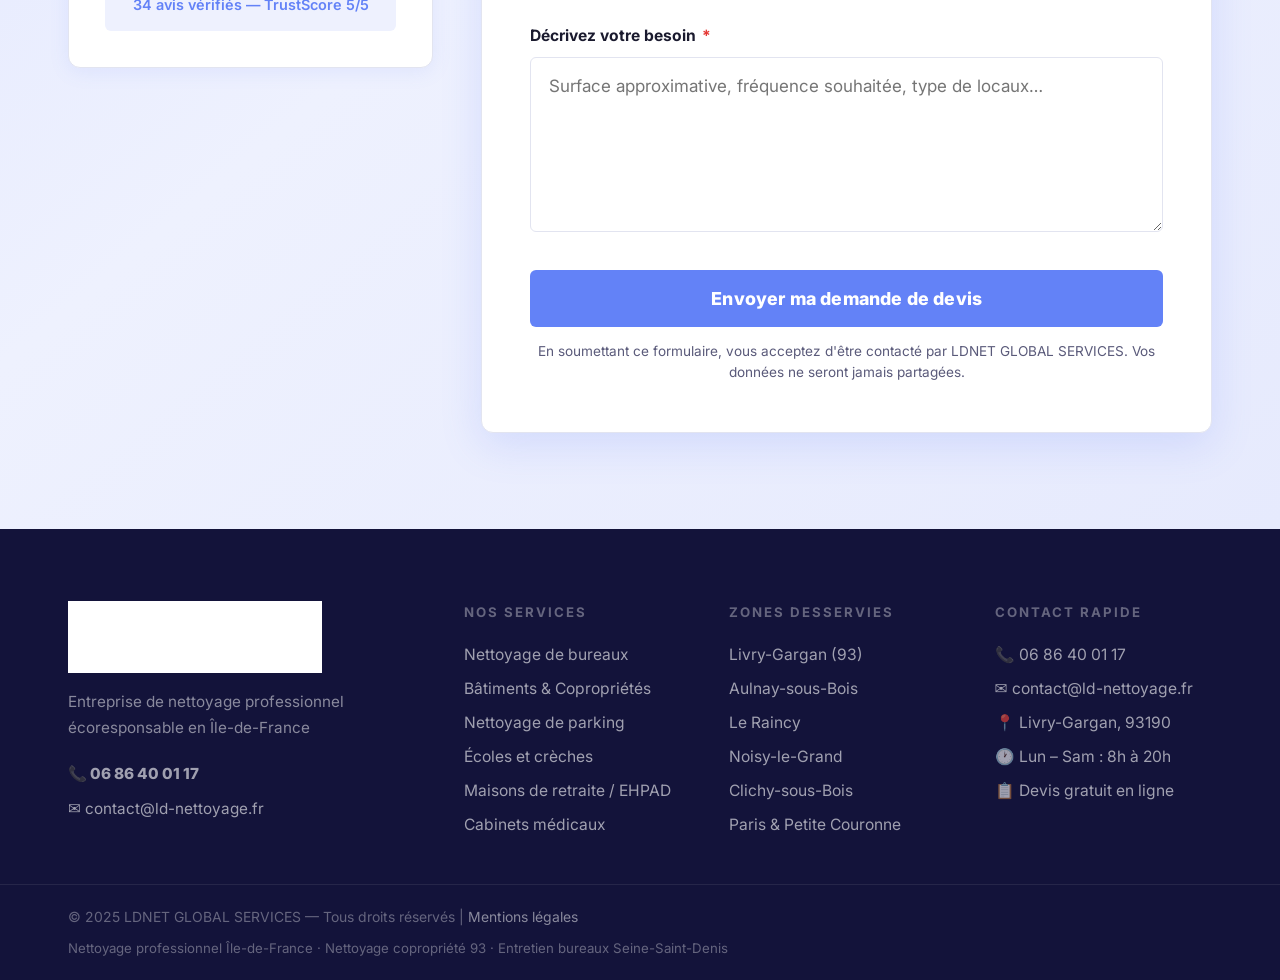
==== commit 84bf8d07: "Rétablit LDNET GLOBAL SERVICES dans tout le site Co-Authored-By: Claude Sonnet 4.6 <noreply@anthropi" ====
--- a/index.html
+++ b/index.html
@@ -5,8 +5,8 @@
   <meta name="viewport" content="width=device-width, initial-scale=1.0" />
 
   <!-- SEO PRIMARY -->
-  <title>LDNET SERVICES – Entreprise de Nettoyage Professionnel en Île-de-France | Devis Gratuit</title>
-  <meta name="description" content="LDNET SERVICES : entreprise de nettoyage professionnel à Livry-Gargan. Copropriétés, bureaux, parkings, écoles, EHPAD, cabinets médicaux. Devis gratuit — 06 86 40 01 17." />
+  <title>LDNET GLOBAL SERVICES – Entreprise de Nettoyage Professionnel en Île-de-France | Devis Gratuit</title>
+  <meta name="description" content="LDNET GLOBAL SERVICES : entreprise de nettoyage professionnel à Livry-Gargan. Copropriétés, bureaux, parkings, écoles, EHPAD, cabinets médicaux. Devis gratuit — 06 86 40 01 17." />
   <meta name="keywords" content="nettoyage professionnel Île-de-France, entreprise nettoyage Livry-Gargan, nettoyage copropriété 93, entretien parties communes, nettoyage bureau Paris, nettoyage parking, société nettoyage Seine-Saint-Denis, nettoyage industriel, devis nettoyage gratuit, nettoyage EHPAD, nettoyage cabinet médical" />
   <link rel="canonical" href="https://ldnetservices.fr/" />
 
@@ -16,7 +16,7 @@
 
   <!-- OPEN GRAPH -->
   <meta property="og:type" content="website" />
-  <meta property="og:title" content="LDNET SERVICES – Nettoyage Professionnel en Île-de-France" />
+  <meta property="og:title" content="LDNET GLOBAL SERVICES – Nettoyage Professionnel en Île-de-France" />
   <meta property="og:description" content="Entreprise de nettoyage professionnel basée à Livry-Gargan. Devis gratuit, intervention rapide partout en Île-de-France." />
   <meta property="og:url" content="https://ldnetservices.fr/" />
   <meta property="og:image" content="https://ldnetservices.fr/images/hero.jpg" />
@@ -26,7 +26,7 @@
   {
     "@context": "https://schema.org",
     "@type": "LocalBusiness",
-    "name": "LDNET SERVICES",
+    "name": "LDNET GLOBAL SERVICES",
     "description": "Entreprise de nettoyage professionnel et industriel en Île-de-France. Copropriétés, bureaux, parkings, écoles, EHPAD, cabinets médicaux.",
     "url": "https://ldnetservices.fr",
     "telephone": "+33686400117",
@@ -85,8 +85,8 @@
   <!-- ===== HEADER ===== -->
   <header class="header" id="header">
     <div class="container header__inner">
-      <a href="#" class="logo" aria-label="LDNET SERVICES - Accueil">
-        <img src="images/logo.jpg" alt="LDNET SERVICES – Entreprise de nettoyage professionnel Île-de-France" width="180" height="56" />
+      <a href="#" class="logo" aria-label="LDNET GLOBAL SERVICES - Accueil">
+        <img src="images/logo.jpg" alt="LDNET GLOBAL SERVICES – Entreprise de nettoyage professionnel Île-de-France" width="180" height="56" />
       </a>
       <button class="nav__toggle" id="navToggle" aria-label="Ouvrir le menu" aria-expanded="false">
         <span></span><span></span><span></span>
@@ -117,13 +117,13 @@
 
   <!-- ===== HERO ===== -->
   <section class="hero" id="hero" aria-label="Bannière principale">
-    <div class="hero__bg" style="background-image:url('images/hero.jpg')" role="img" aria-label="Équipe LDNET SERVICES en intervention"></div>
+    <div class="hero__bg" style="background-image:url('images/hero.jpg')" role="img" aria-label="Équipe LDNET GLOBAL SERVICES en intervention"></div>
     <div class="hero__overlay"></div>
     <div class="container hero__inner">
       <div class="hero__content">
         <div class="hero__eyebrow">
           <span class="hero__line" aria-hidden="true"></span>
-          <span>LDNET SERVICES — LIVRY-GARGAN</span>
+          <span>LDNET GLOBAL SERVICES — LIVRY-GARGAN</span>
         </div>
         <h1 class="hero__title">
           Entreprise de nettoyage<br/>
@@ -131,7 +131,7 @@
           en Île-de-France
         </h1>
         <p class="hero__desc">
-          <strong>Nettoyage de copropriétés, bureaux, parkings, écoles et établissements de santé</strong> — LDNET SERVICES intervient à Livry-Gargan, Aulnay-sous-Bois, Le Raincy, Paris et dans tout le 93. Devis gratuit, réponse en 24h.
+          <strong>Nettoyage de copropriétés, bureaux, parkings, écoles et établissements de santé</strong> — LDNET GLOBAL SERVICES intervient à Livry-Gargan, Aulnay-sous-Bois, Le Raincy, Paris et dans tout le 93. Devis gratuit, réponse en 24h.
         </p>
         <div class="hero__cta">
           <a href="#devis" class="btn-hero">Devis gratuit en 24h</a>
@@ -191,7 +191,7 @@
     <div class="container about__inner">
       <div class="about__media">
         <img src="images/dots.svg" alt="" class="about__dots about__dots--tl" aria-hidden="true" />
-        <img src="images/about.webp" alt="Équipe LDNET SERVICES en uniforme lors d'une intervention professionnelle" class="about__photo" width="580" height="480" loading="lazy" />
+        <img src="images/about.webp" alt="Équipe LDNET GLOBAL SERVICES en uniforme lors d'une intervention professionnelle" class="about__photo" width="580" height="480" loading="lazy" />
         <div class="about__counter" aria-label="Clients satisfaits">
           <span class="counter__num">5+</span>
           <span class="counter__label">ans d'expérience</span>
@@ -200,8 +200,8 @@
       </div>
       <div class="about__content">
         <p class="section-tag">QUI SOMMES-NOUS ?</p>
-        <h2 class="section-title" id="about-title">LDNET SERVICES : votre partenaire propreté et hygiène en Île-de-France</h2>
-        <p class="about__lead">Entreprise de nettoyage professionnel basée à <strong>Livry-Gargan (93)</strong>, LDNET SERVICES intervient auprès des copropriétés, syndics, entreprises, collectivités et particuliers de toute la région Île-de-France.</p>
+        <h2 class="section-title" id="about-title">LDNET GLOBAL SERVICES : votre partenaire propreté et hygiène en Île-de-France</h2>
+        <p class="about__lead">Entreprise de nettoyage professionnel basée à <strong>Livry-Gargan (93)</strong>, LDNET GLOBAL SERVICES intervient auprès des copropriétés, syndics, entreprises, collectivités et particuliers de toute la région Île-de-France.</p>
         <p class="about__text">Spécialisée dans le <strong>nettoyage industriel et professionnel</strong>, l'entretien des parties communes, la gestion des poubelles, le remplacement de gardien et les multiservices, notre équipe formée garantit un résultat irréprochable à chaque intervention.</p>
         <p class="about__text">Nous intervenons rapidement à <strong>Livry-Gargan, Aulnay-sous-Bois, Le Raincy, Clichy-sous-Bois, Montfermeil, Noisy-le-Grand, Villepinte et Paris</strong>.</p>
         <div class="about__badges">
@@ -269,7 +269,7 @@
           <h2 class="section-title" id="services-title">Nos services de<br/>nettoyage professionnel</h2>
         </div>
         <div class="services__header-right">
-          <p>Chez <strong>LDNET SERVICES</strong>, nous proposons des solutions de propreté sur mesure pour les <strong>entreprises, copropriétés, établissements publics et particuliers</strong> d'Île-de-France. Chaque prestation est réalisée avec du matériel professionnel et des produits éco-certifiés.</p>
+          <p>Chez <strong>LDNET GLOBAL SERVICES</strong>, nous proposons des solutions de propreté sur mesure pour les <strong>entreprises, copropriétés, établissements publics et particuliers</strong> d'Île-de-France. Chaque prestation est réalisée avec du matériel professionnel et des produits éco-certifiés.</p>
         </div>
       </div>
       <div class="services__grid">
@@ -340,8 +340,8 @@
     <div class="container why__inner">
       <div class="why__content">
         <p class="section-tag">NOS ENGAGEMENTS</p>
-        <h2 class="section-title" id="why-title">Pourquoi choisir LDNET SERVICES ?</h2>
-        <p class="why__intro">Choisir LDNET SERVICES, c'est faire confiance à une <strong>entreprise locale, fiable et écoresponsable</strong>. Nous mettons l'humain et la qualité au cœur de chaque intervention, avec des résultats visibles dès le premier passage.</p>
+        <h2 class="section-title" id="why-title">Pourquoi choisir LDNET GLOBAL SERVICES ?</h2>
+        <p class="why__intro">Choisir LDNET GLOBAL SERVICES, c'est faire confiance à une <strong>entreprise locale, fiable et écoresponsable</strong>. Nous mettons l'humain et la qualité au cœur de chaque intervention, avec des résultats visibles dès le premier passage.</p>
         <ul class="why__list">
           <li>
             <span class="why__check" aria-hidden="true">
@@ -382,7 +382,7 @@
         </ul>
       </div>
       <div class="why__media">
-        <img src="images/about-bg.png" alt="Équipe LDNET SERVICES avec matériel professionnel prête à intervenir" class="why__photo" loading="lazy" />
+        <img src="images/about-bg.png" alt="Équipe LDNET GLOBAL SERVICES avec matériel professionnel prête à intervenir" class="why__photo" loading="lazy" />
         <img src="images/dots.svg" alt="" class="why__dots" aria-hidden="true" />
       </div>
     </div>
@@ -394,7 +394,7 @@
       <div class="section-header--center">
         <p class="section-tag section-tag--center">ZONES D'INTERVENTION</p>
         <h2 class="section-title" id="zones-title">Nous intervenons dans tout le 93 et en Île-de-France</h2>
-        <p class="section-subtitle">LDNET SERVICES se déplace rapidement dans les villes suivantes et leurs environs :</p>
+        <p class="section-subtitle">LDNET GLOBAL SERVICES se déplace rapidement dans les villes suivantes et leurs environs :</p>
       </div>
       <div class="zones__grid">
         <div class="zone-item"><svg viewBox="0 0 24 24" fill="currentColor"><path d="M12 2C8.13 2 5 5.13 5 9c0 5.25 7 13 7 13s7-7.75 7-13c0-3.87-3.13-7-7-7zm0 9.5c-1.38 0-2.5-1.12-2.5-2.5s1.12-2.5 2.5-2.5 2.5 1.12 2.5 2.5-1.12 2.5-2.5 2.5z"/></svg><strong>Livry-Gargan</strong></div>
@@ -501,7 +501,7 @@
               <span id="btnText">Envoyer ma demande de devis</span>
               <span id="btnLoading" style="display:none" aria-label="Envoi en cours">⏳ Envoi en cours…</span>
             </button>
-            <p class="form-legal">En soumettant ce formulaire, vous acceptez d'être contacté par LDNET SERVICES. Vos données ne seront jamais partagées.</p>
+            <p class="form-legal">En soumettant ce formulaire, vous acceptez d'être contacté par LDNET GLOBAL SERVICES. Vos données ne seront jamais partagées.</p>
             <div class="form-success" id="formSuccess" style="display:none" role="alert">✅ Votre demande a bien été envoyée ! Nous vous répondrons sous 24h.</div>
             <div class="form-error" id="formError" style="display:none" role="alert">❌ Une erreur est survenue. Appelez-nous directement au <a href="tel:0686400117">06 86 40 01 17</a>.</div>
           </form>
@@ -514,7 +514,7 @@
   <footer class="footer" role="contentinfo">
     <div class="container footer__inner">
       <div class="footer__brand">
-        <img src="images/logo.jpg" alt="LDNET SERVICES" class="footer__logo" width="160" height="50" loading="lazy" />
+        <img src="images/logo.jpg" alt="LDNET GLOBAL SERVICES" class="footer__logo" width="160" height="50" loading="lazy" />
         <p class="footer__tagline">Entreprise de nettoyage professionnel<br/>écoresponsable en Île-de-France</p>
         <div class="footer__contact-quick">
           <a href="tel:0686400117" class="footer__phone">📞 06 86 40 01 17</a>
@@ -556,7 +556,7 @@
     </div>
     <div class="footer__bottom">
       <div class="container footer__bottom-inner">
-        <p>© 2025 LDNET SERVICES — Tous droits réservés | <a href="#">Mentions légales</a></p>
+        <p>© 2025 LDNET GLOBAL SERVICES — Tous droits réservés | <a href="#">Mentions légales</a></p>
         <p class="footer__seo-text">Nettoyage professionnel Île-de-France · Nettoyage copropriété 93 · Entretien bureaux Seine-Saint-Denis</p>
       </div>
     </div>
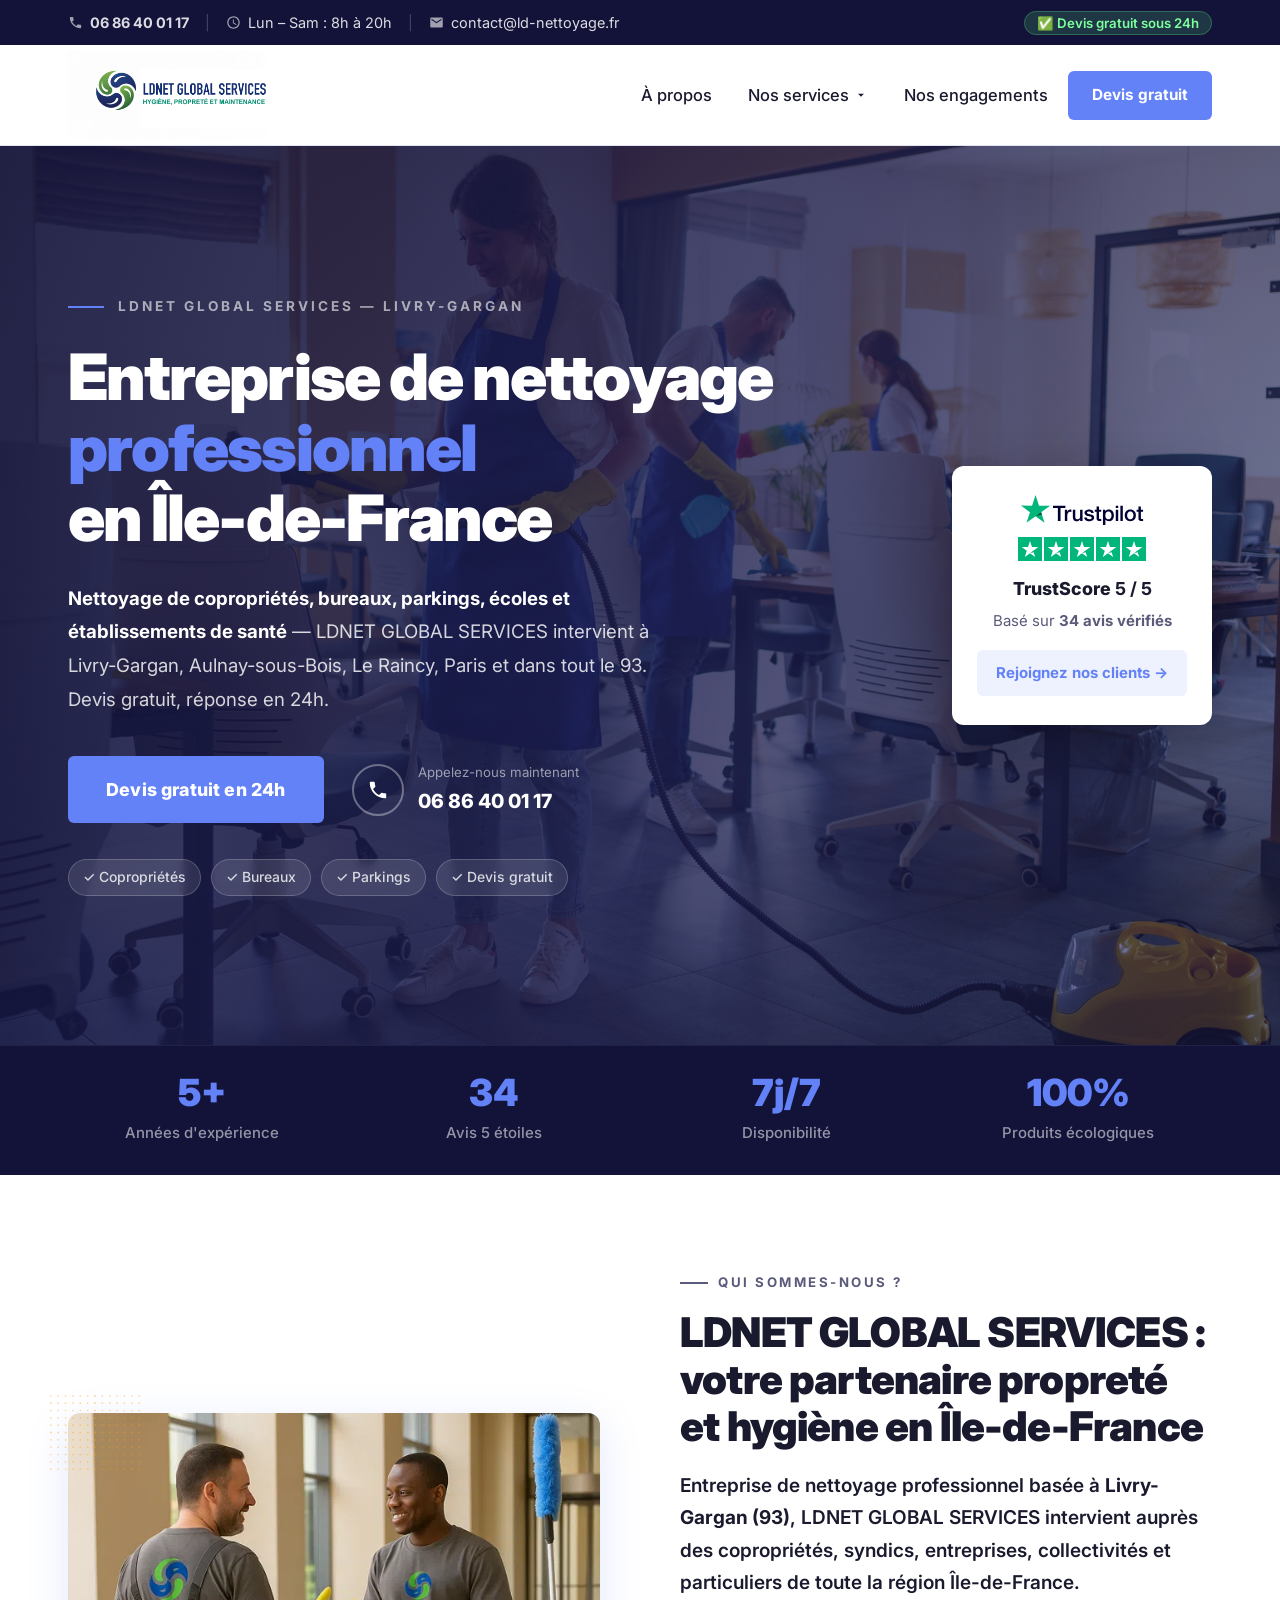
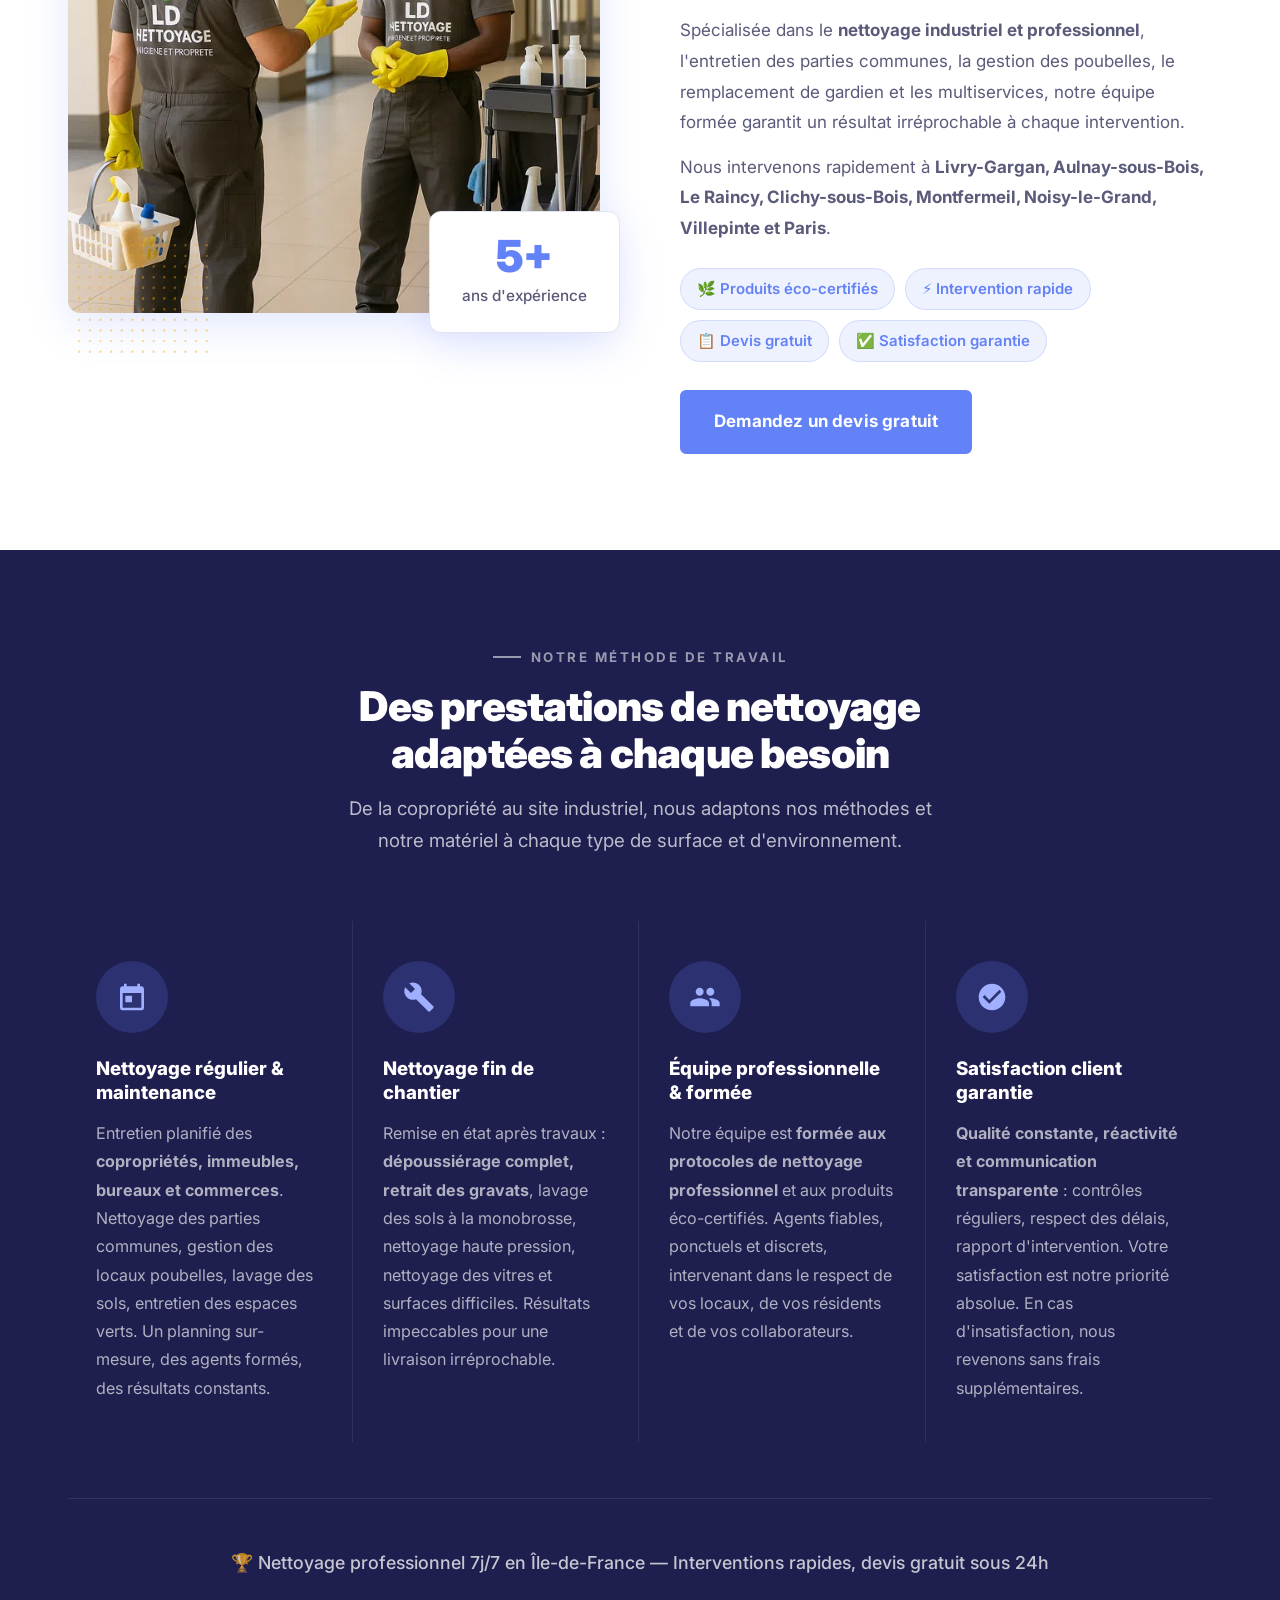
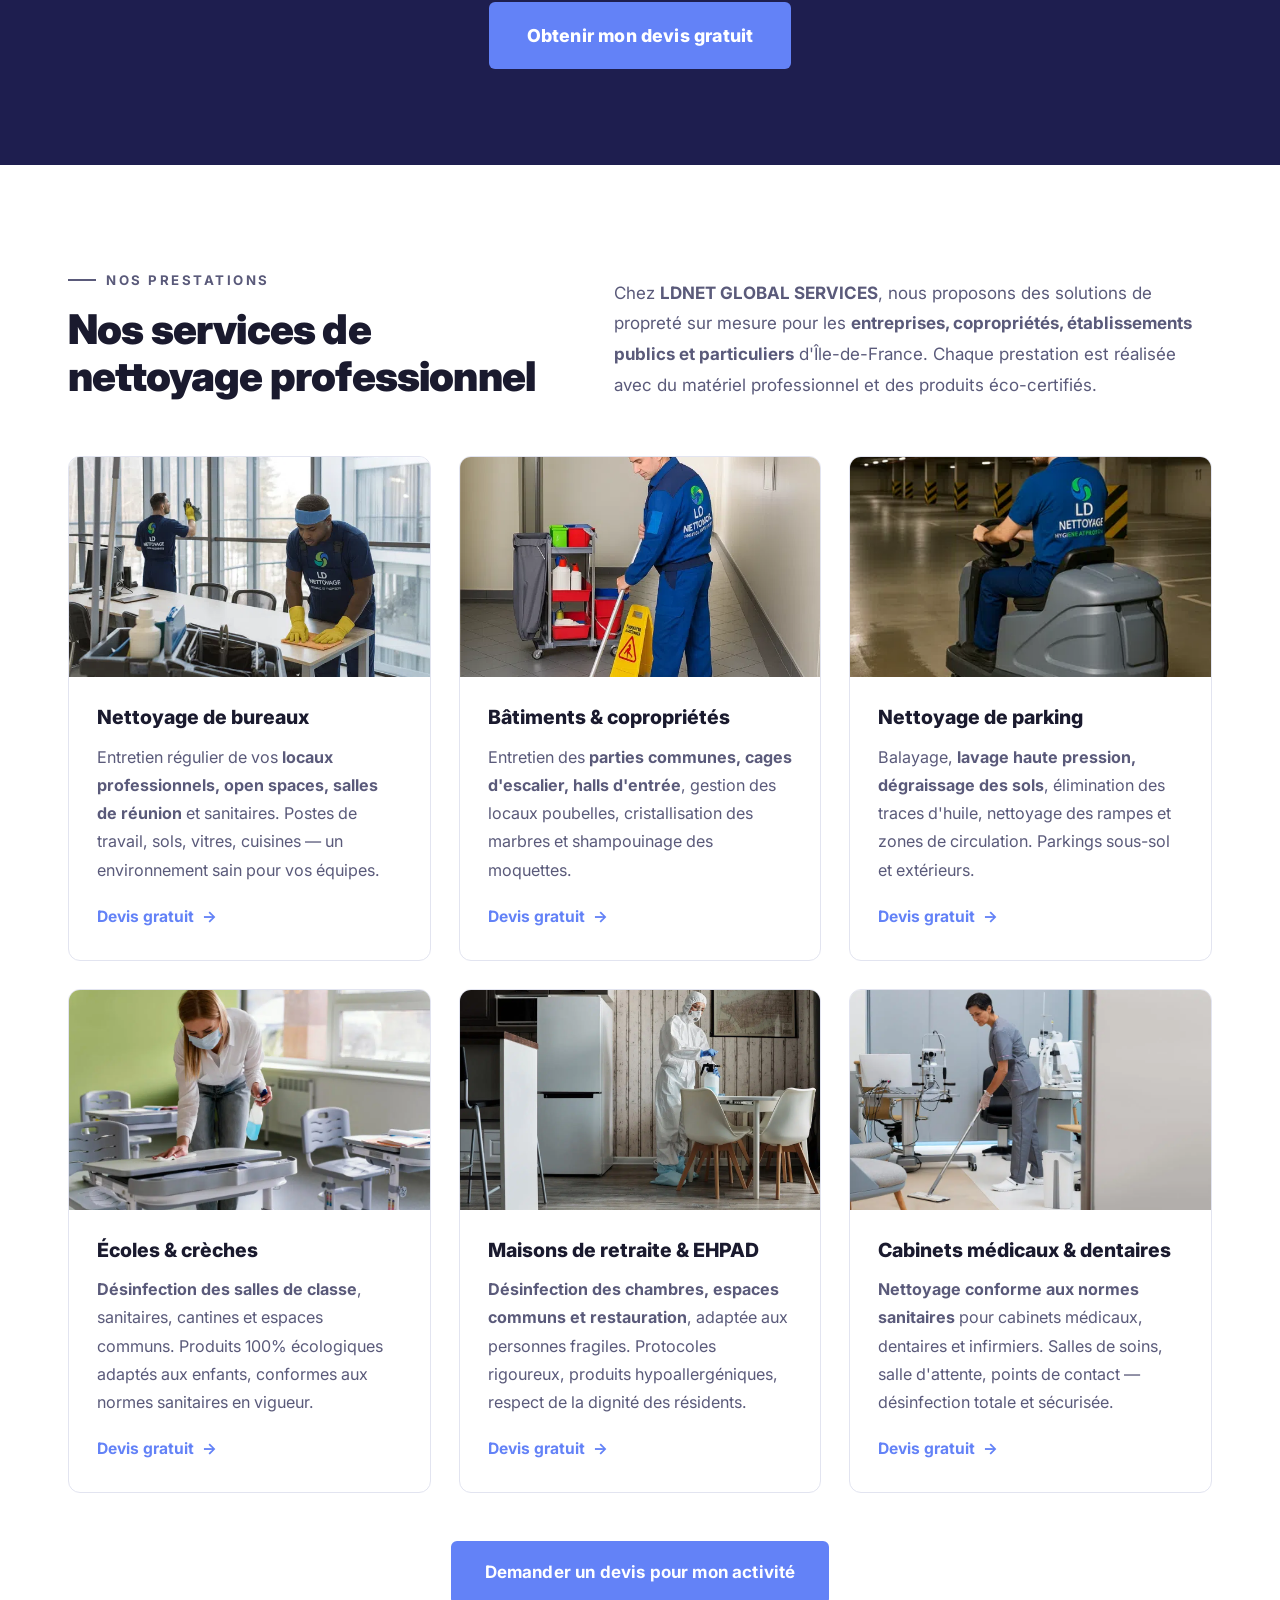
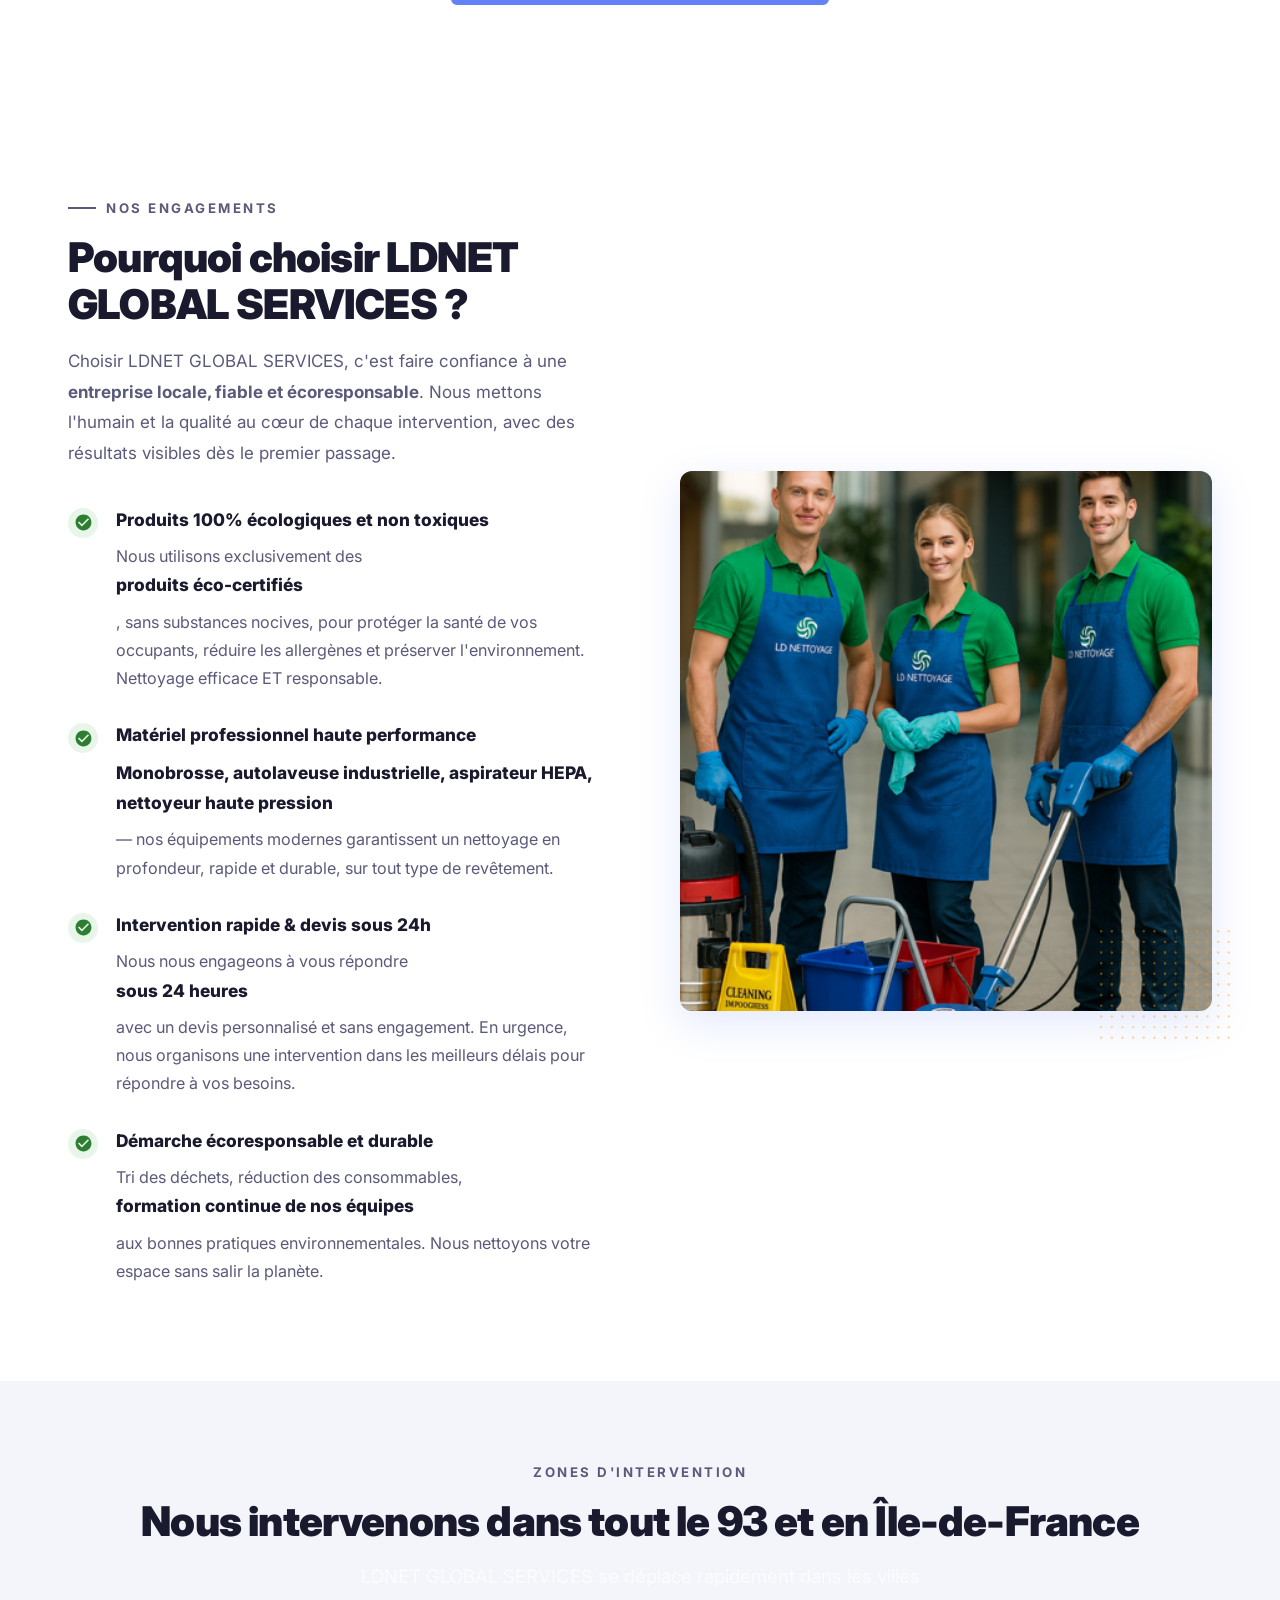
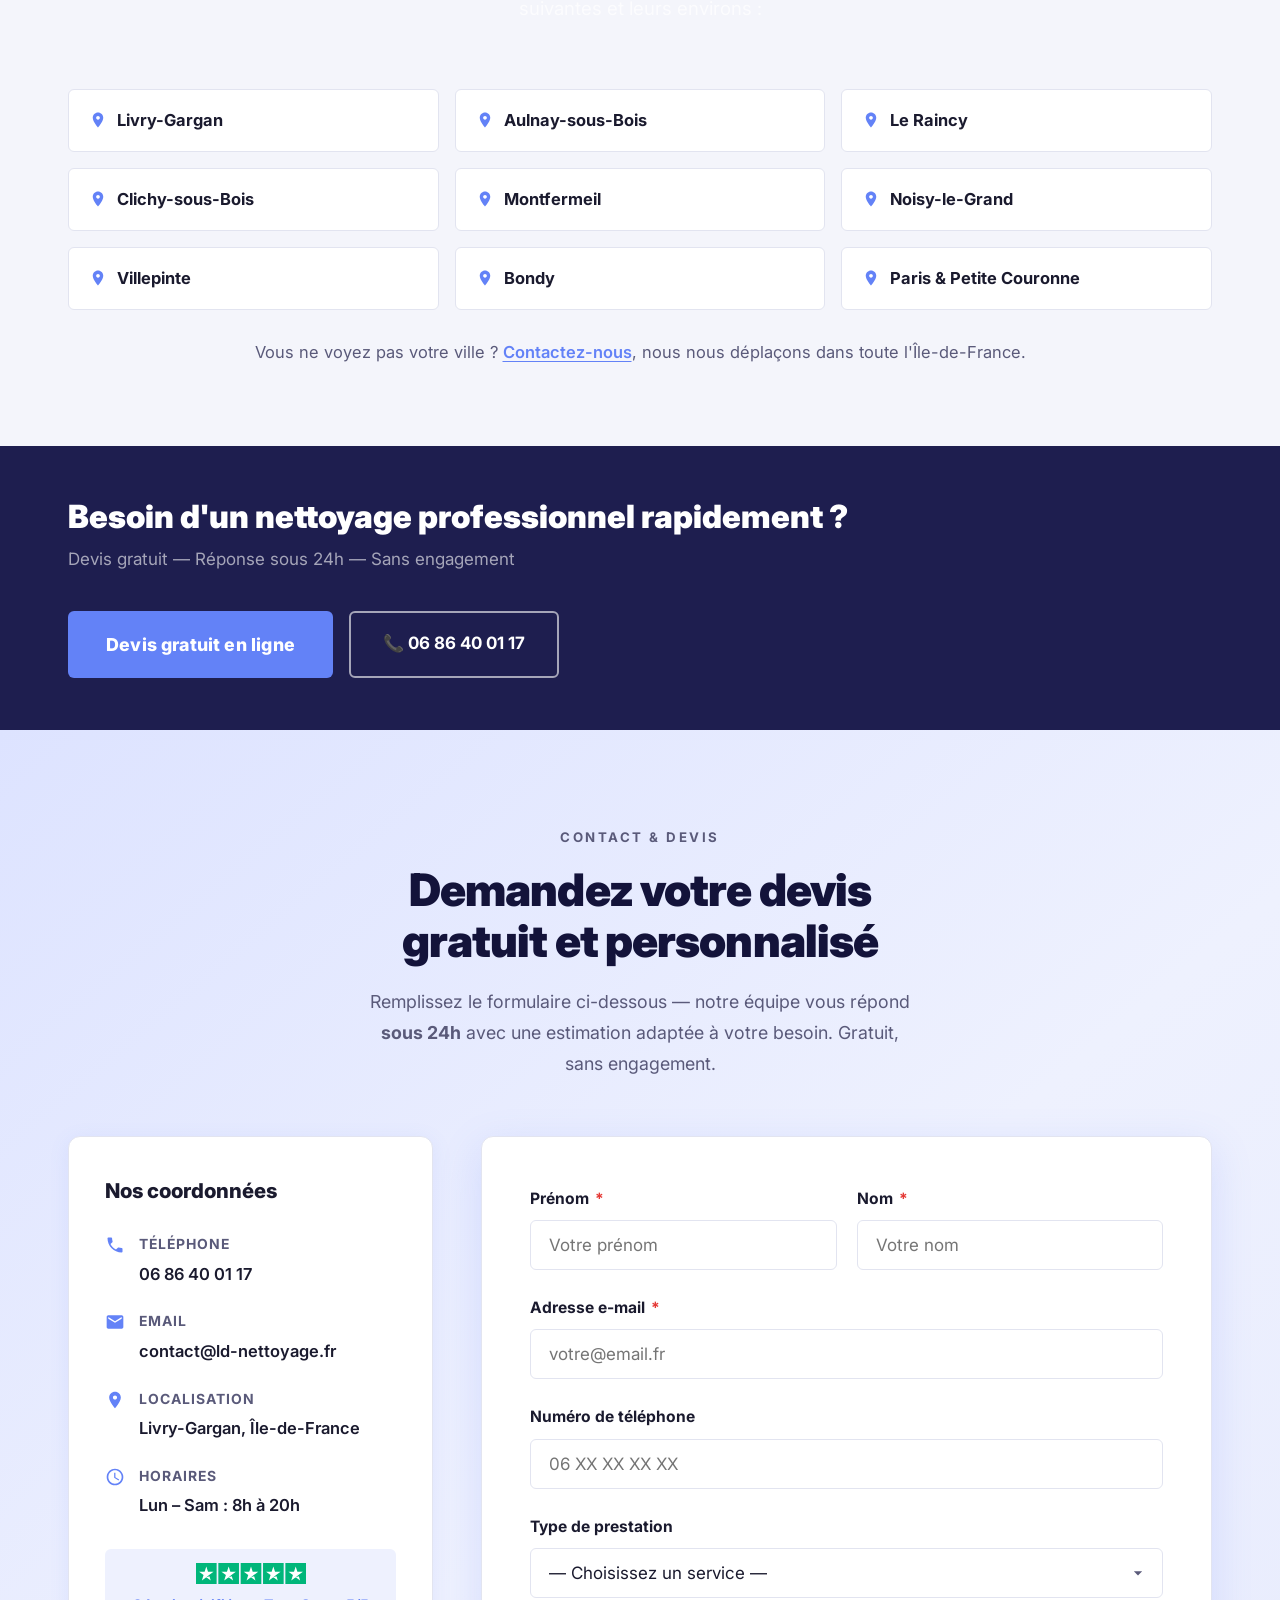
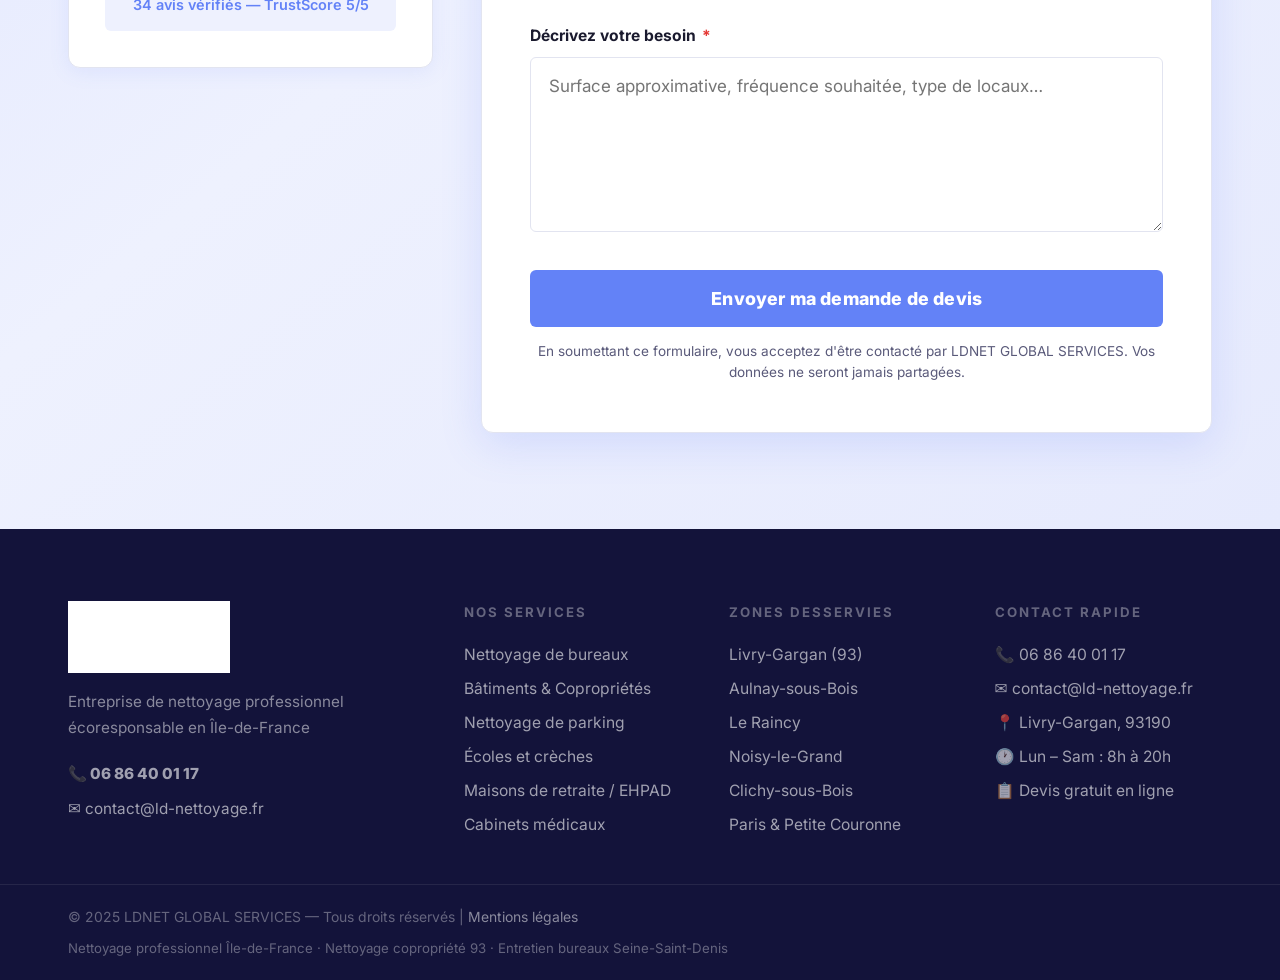
==== commit f908c01d: "Nouveau logo LDNET GLOBAL SERVICES avec slogan mis à jour Co-Authored-By: Claude Sonnet 4.6 <noreply" ====
--- a/index.html
+++ b/index.html
@@ -86,7 +86,7 @@
   <header class="header" id="header">
     <div class="container header__inner">
       <a href="#" class="logo" aria-label="LDNET GLOBAL SERVICES - Accueil">
-        <img src="images/logo.jpg" alt="LDNET GLOBAL SERVICES – Entreprise de nettoyage professionnel Île-de-France" width="180" height="56" />
+        <img src="images/logo.png" alt="LDNET GLOBAL SERVICES – Entreprise de nettoyage professionnel Île-de-France" width="180" height="56" />
       </a>
       <button class="nav__toggle" id="navToggle" aria-label="Ouvrir le menu" aria-expanded="false">
         <span></span><span></span><span></span>
@@ -514,7 +514,7 @@
   <footer class="footer" role="contentinfo">
     <div class="container footer__inner">
       <div class="footer__brand">
-        <img src="images/logo.jpg" alt="LDNET GLOBAL SERVICES" class="footer__logo" width="160" height="50" loading="lazy" />
+        <img src="images/logo.png" alt="LDNET GLOBAL SERVICES" class="footer__logo" width="160" height="50" loading="lazy" />
         <p class="footer__tagline">Entreprise de nettoyage professionnel<br/>écoresponsable en Île-de-France</p>
         <div class="footer__contact-quick">
           <a href="tel:0686400117" class="footer__phone">📞 06 86 40 01 17</a>
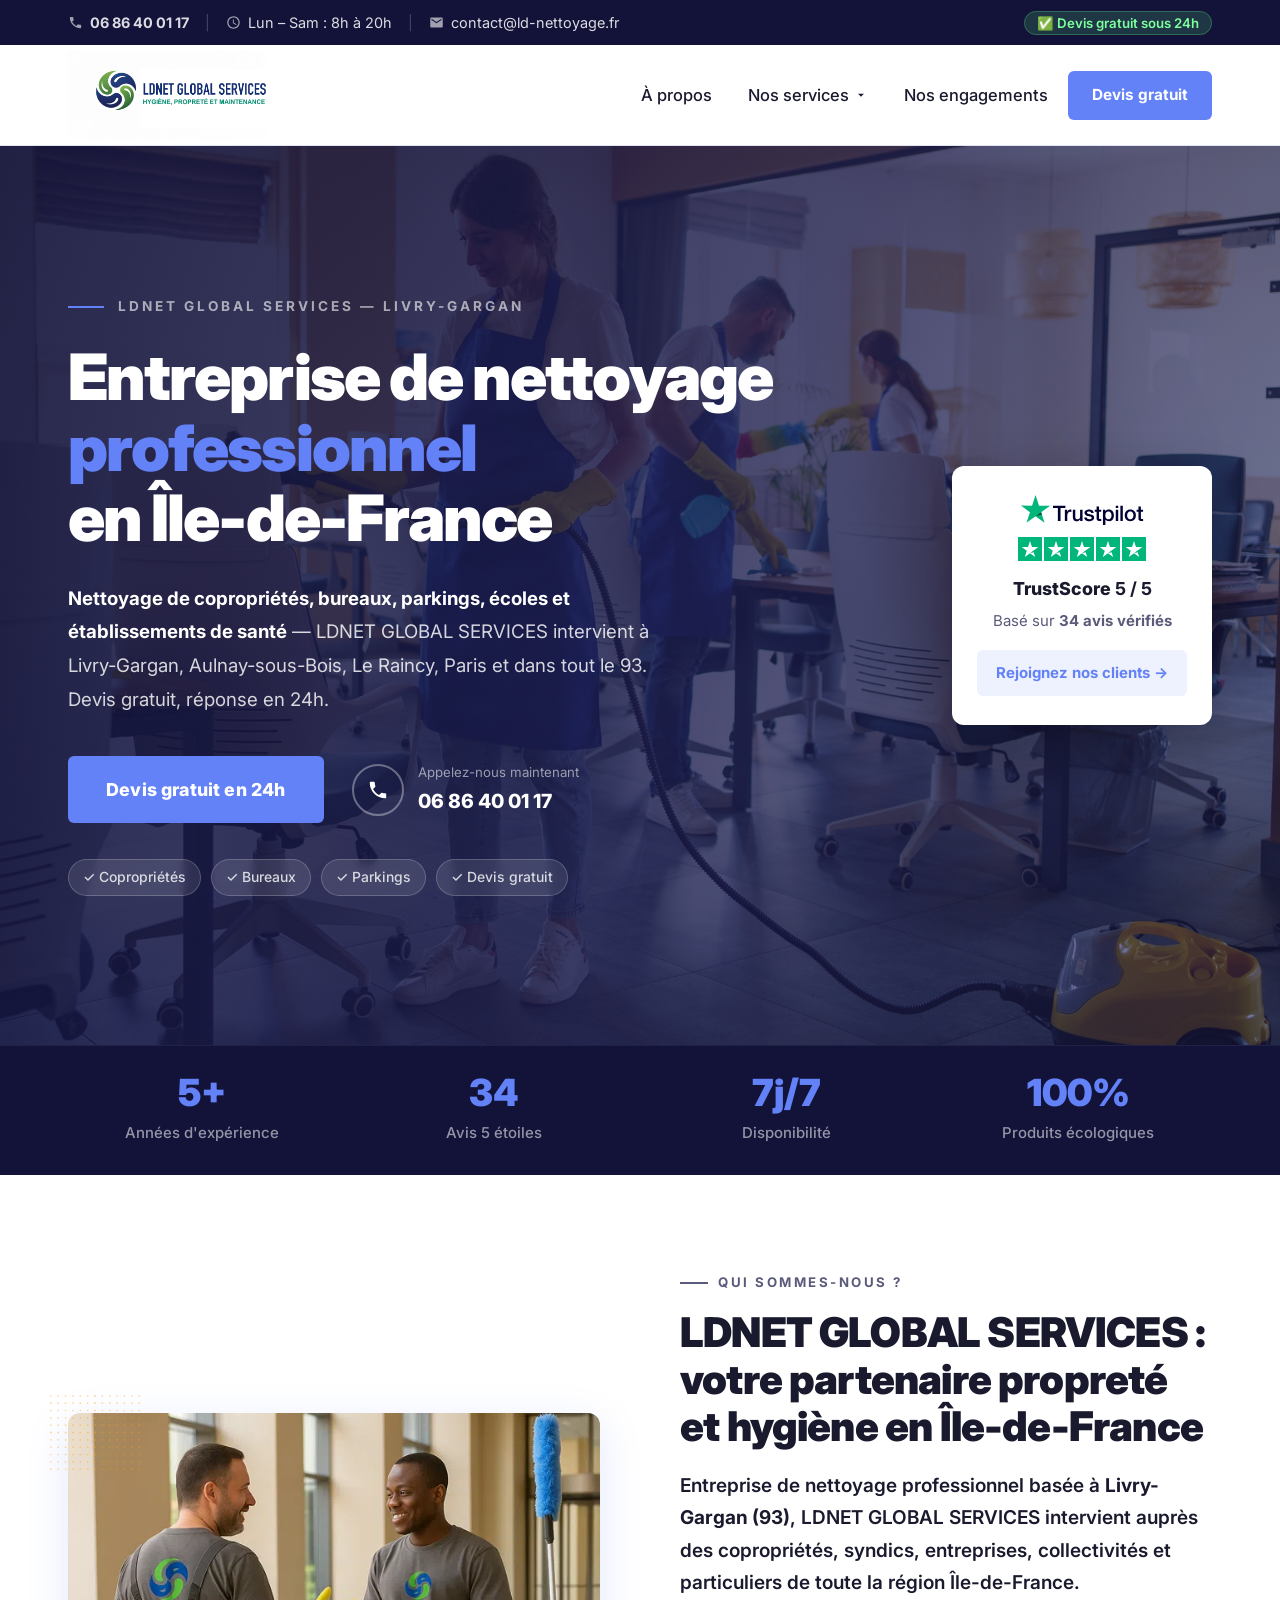
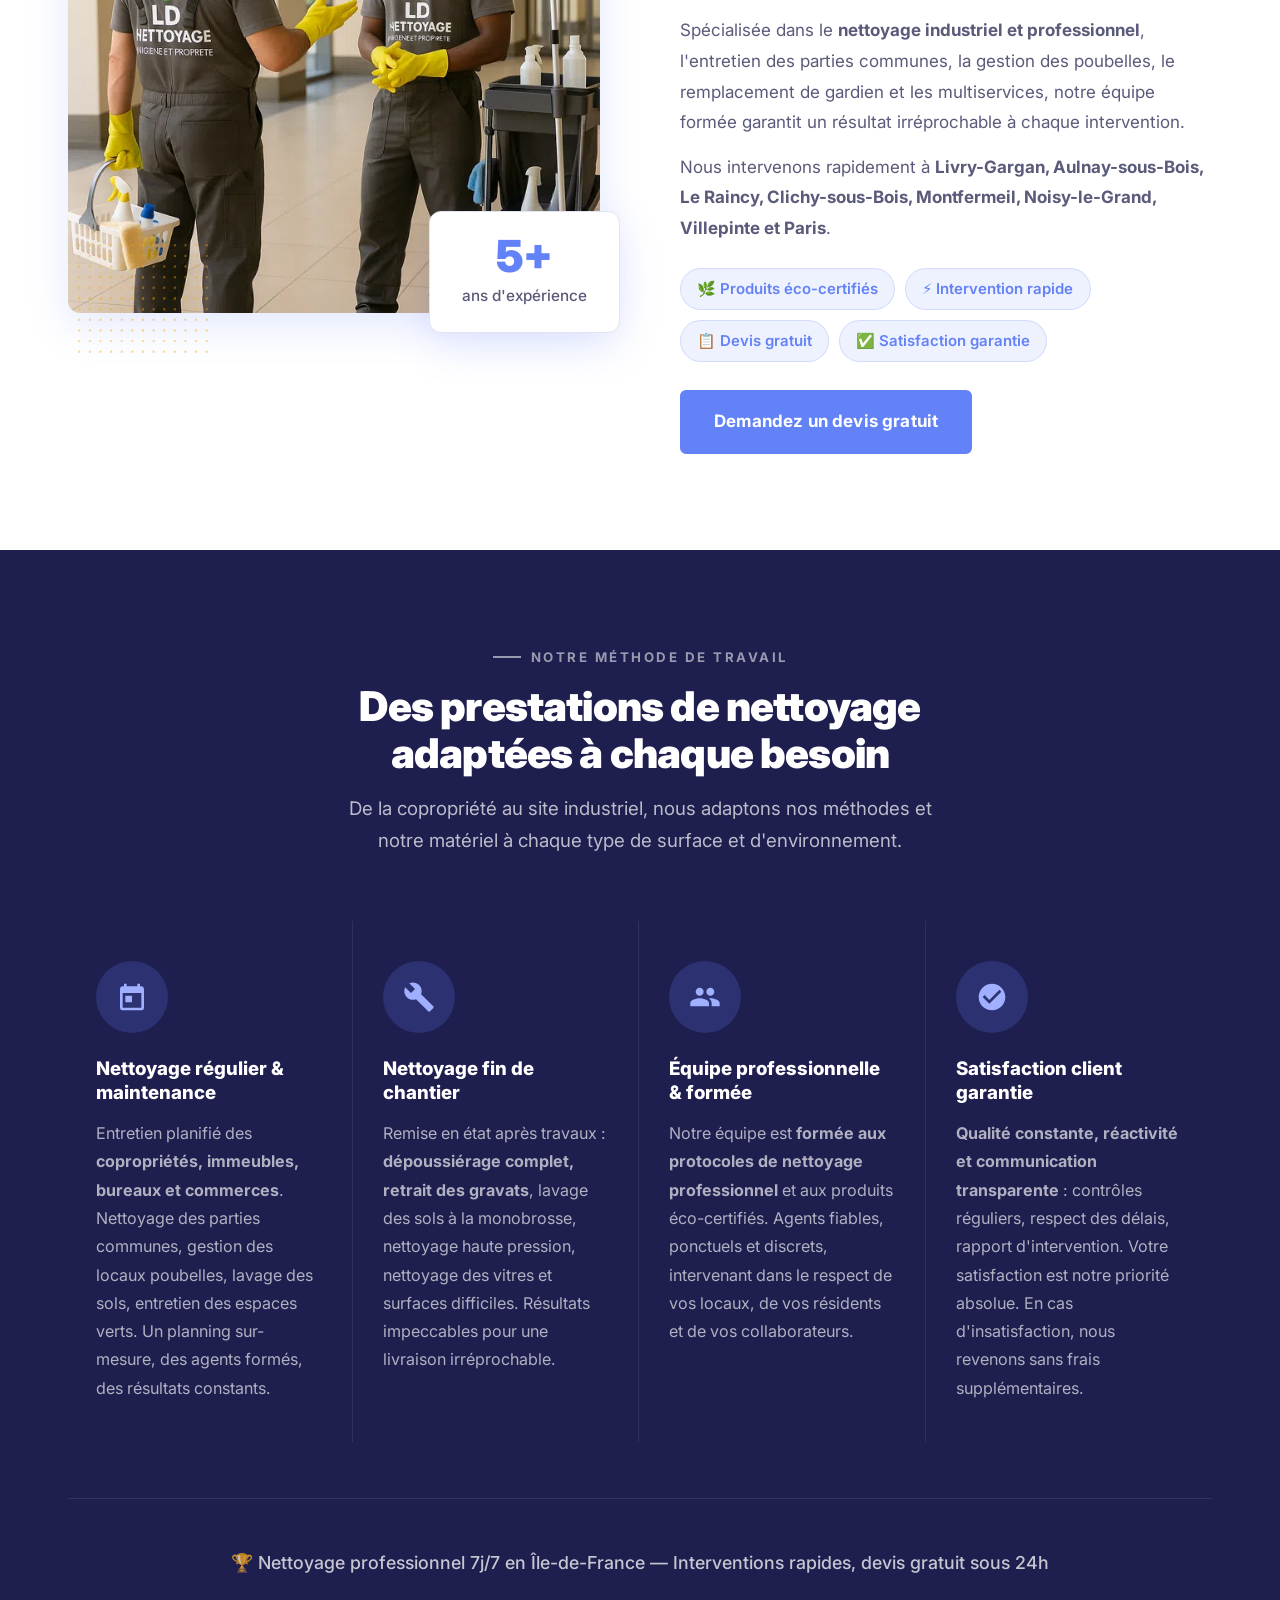
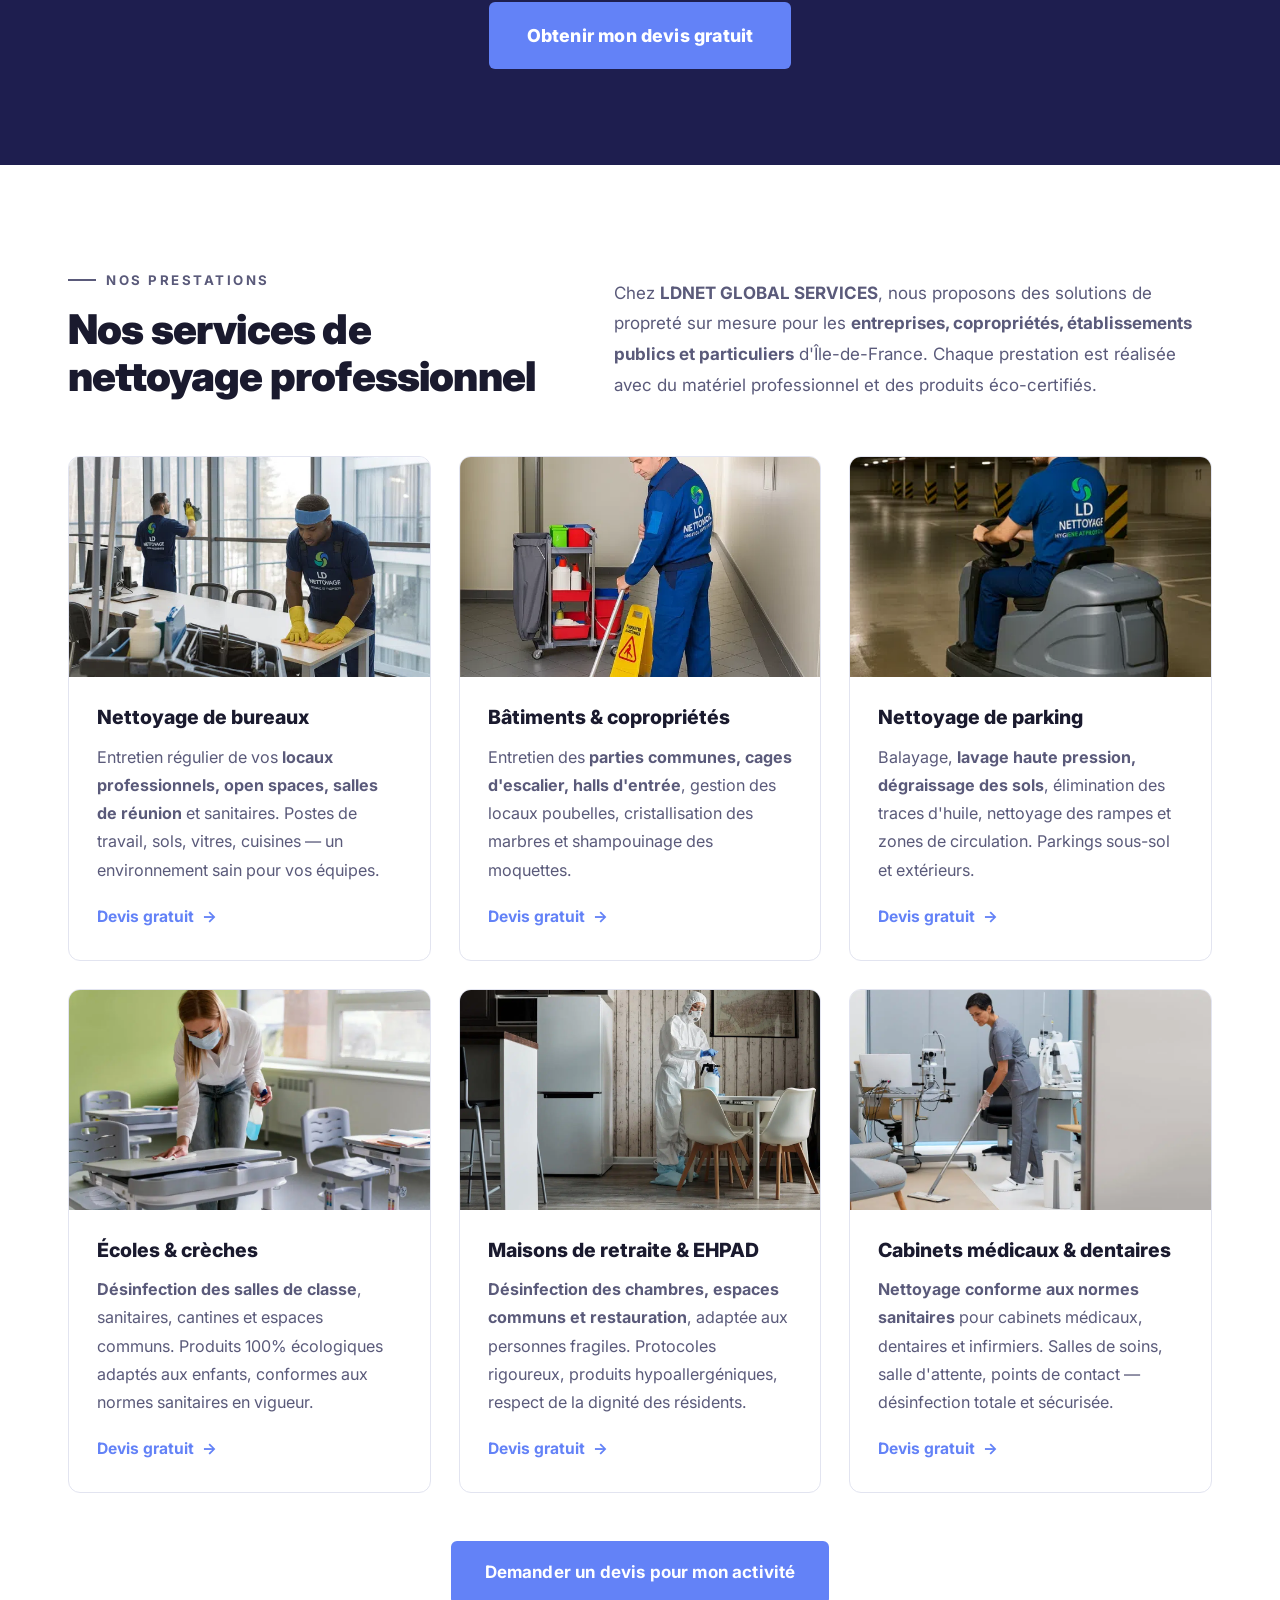
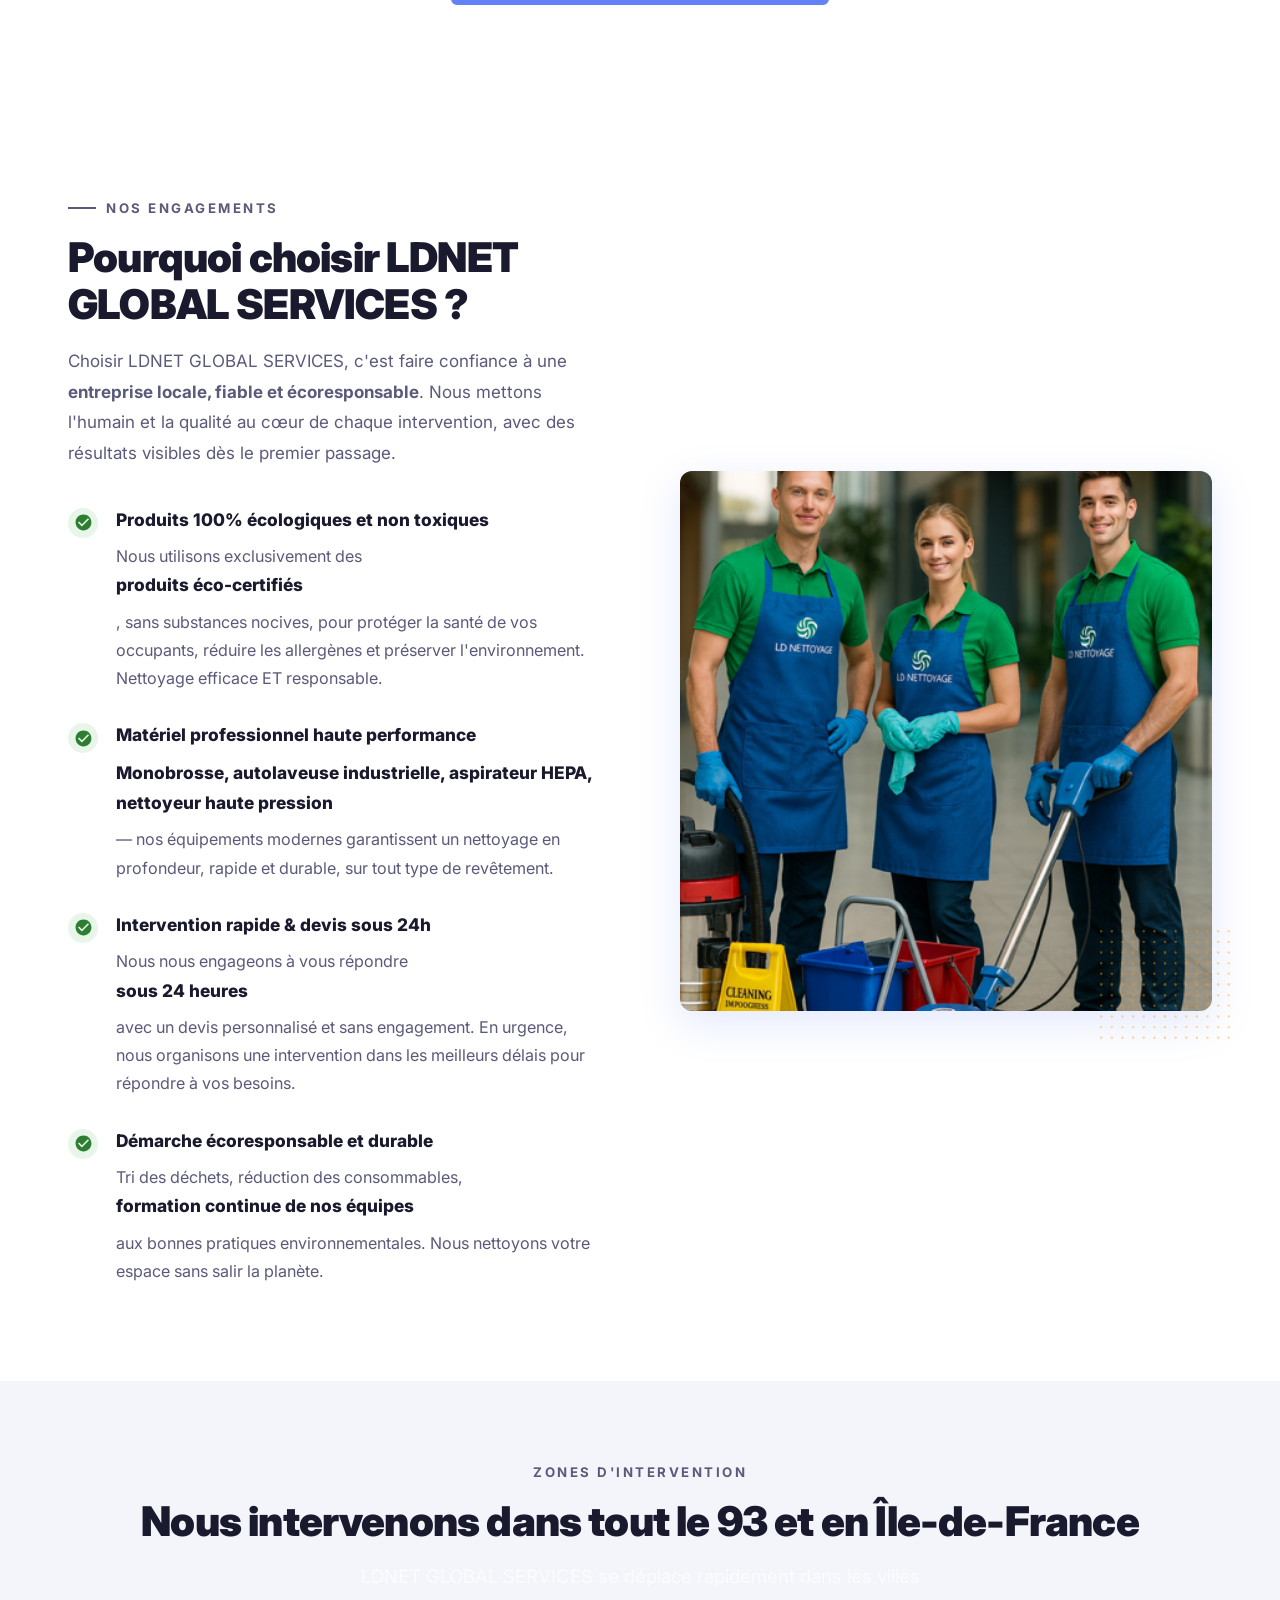
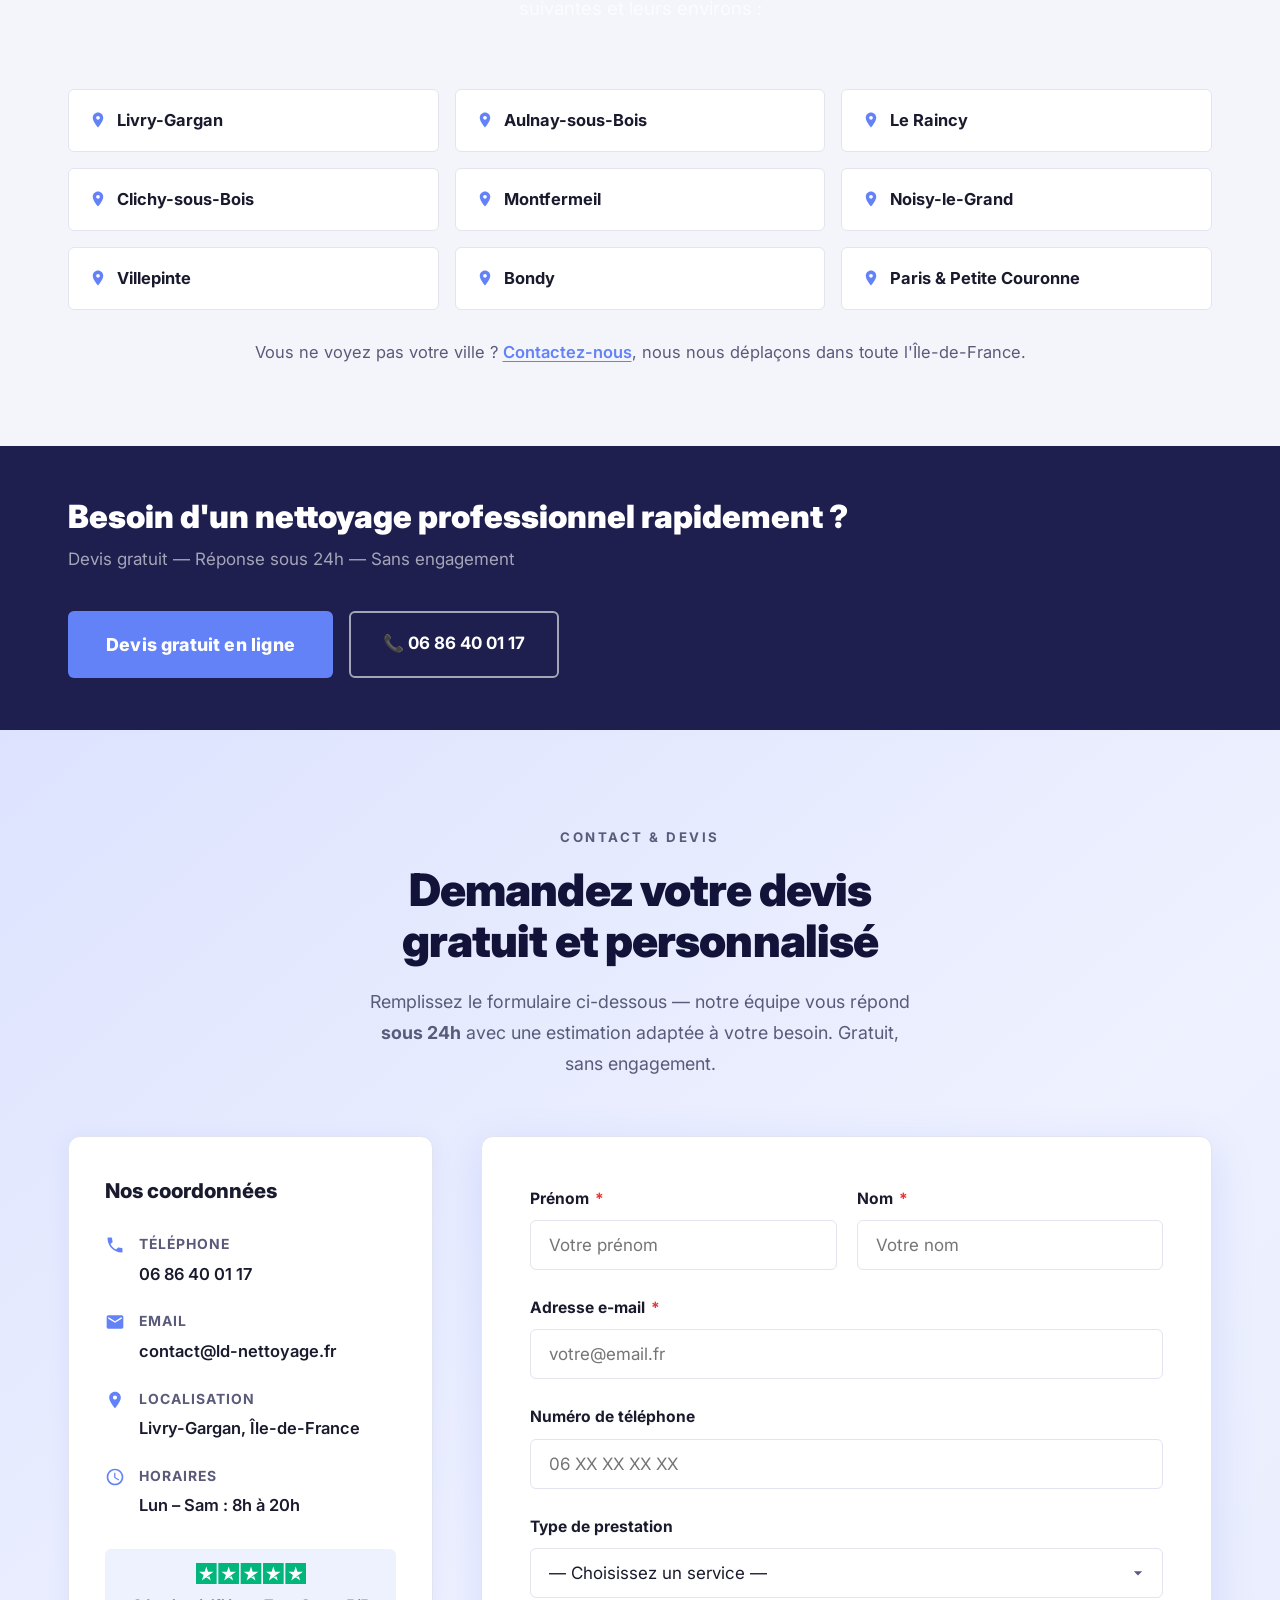
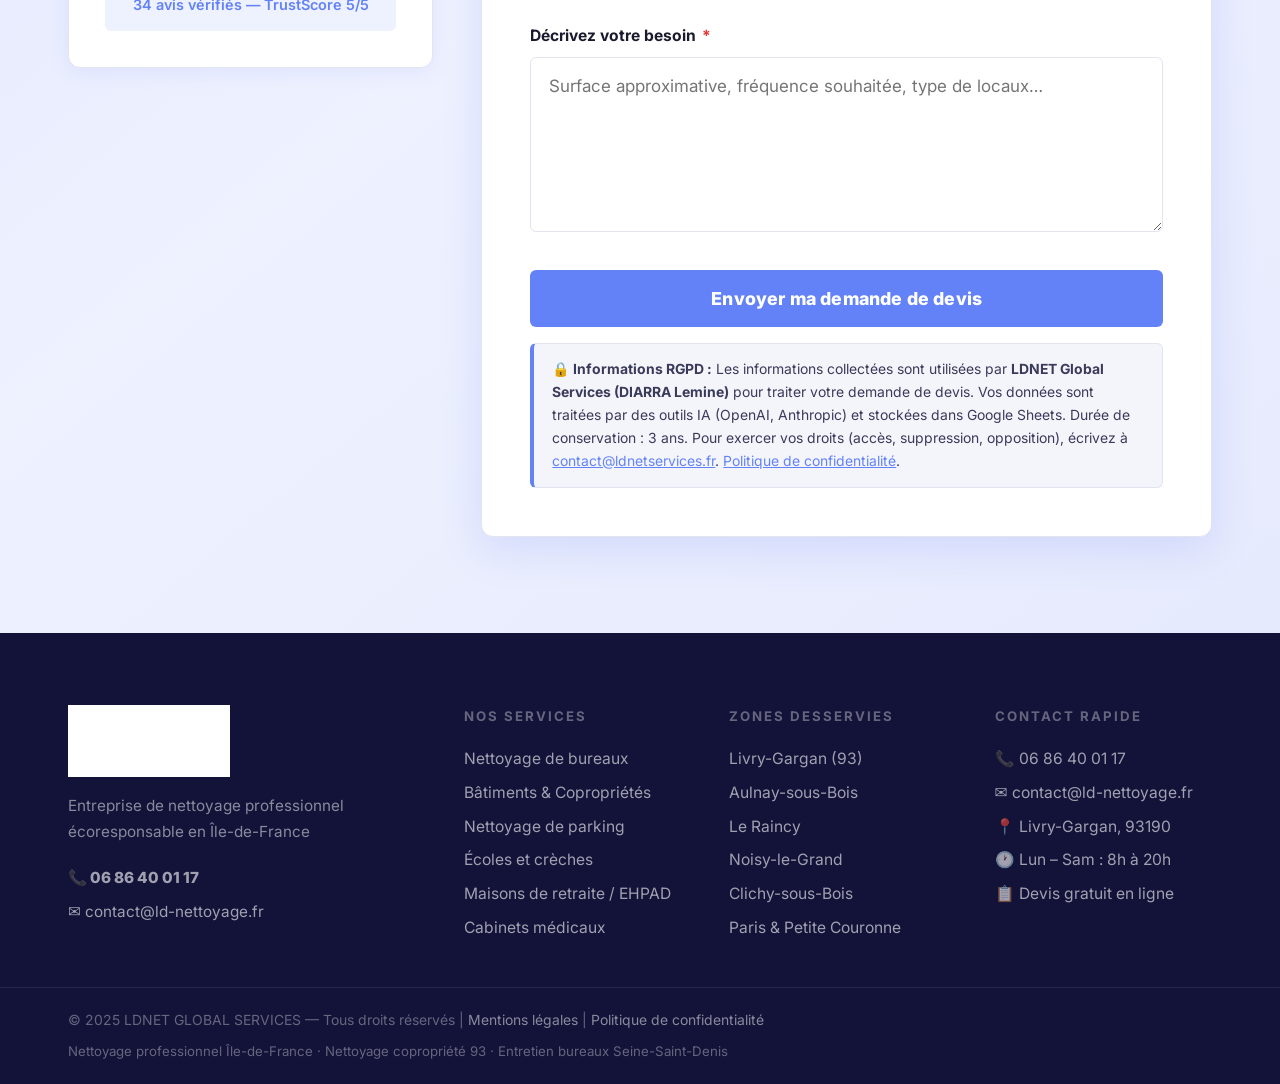
==== commit 173c0b20: "RGPD : mention formulaire + page politique de confidentialité complète Co-Authored-By: Claude Sonnet" ====
--- a/index.html
+++ b/index.html
@@ -501,7 +501,9 @@
               <span id="btnText">Envoyer ma demande de devis</span>
               <span id="btnLoading" style="display:none" aria-label="Envoi en cours">⏳ Envoi en cours…</span>
             </button>
-            <p class="form-legal">En soumettant ce formulaire, vous acceptez d'être contacté par LDNET GLOBAL SERVICES. Vos données ne seront jamais partagées.</p>
+            <p class="form-legal rgpd-notice">
+              🔒 <strong>Informations RGPD :</strong> Les informations collectées sont utilisées par <strong>LDNET Global Services (DIARRA Lemine)</strong> pour traiter votre demande de devis. Vos données sont traitées par des outils IA (OpenAI, Anthropic) et stockées dans Google Sheets. Durée de conservation : 3 ans. Pour exercer vos droits (accès, suppression, opposition), écrivez à <a href="mailto:contact@ldnetservices.fr">contact@ldnetservices.fr</a>. <a href="/politique-confidentialite" target="_blank">Politique de confidentialité</a>.
+            </p>
             <div class="form-success" id="formSuccess" style="display:none" role="alert">✅ Votre demande a bien été envoyée ! Nous vous répondrons sous 24h.</div>
             <div class="form-error" id="formError" style="display:none" role="alert">❌ Une erreur est survenue. Appelez-nous directement au <a href="tel:0686400117">06 86 40 01 17</a>.</div>
           </form>
@@ -556,7 +558,7 @@
     </div>
     <div class="footer__bottom">
       <div class="container footer__bottom-inner">
-        <p>© 2025 LDNET GLOBAL SERVICES — Tous droits réservés | <a href="#">Mentions légales</a></p>
+        <p>© 2025 LDNET GLOBAL SERVICES — Tous droits réservés | <a href="#">Mentions légales</a> | <a href="/politique-confidentialite">Politique de confidentialité</a></p>
         <p class="footer__seo-text">Nettoyage professionnel Île-de-France · Nettoyage copropriété 93 · Entretien bureaux Seine-Saint-Denis</p>
       </div>
     </div>
--- a/css/styles.css
+++ b/css/styles.css
@@ -301,6 +301,8 @@
 .btn-submit:disabled { opacity: .7; cursor: not-allowed; transform: none; }
 
 .form-legal { font-size: .8rem; color: var(--text-muted); text-align: center; margin-top: 14px; line-height: 1.6; }
+.rgpd-notice { background: #f4f5fb; border: 1px solid #e2e4f0; border-left: 4px solid var(--primary); border-radius: var(--radius); padding: 14px 18px; text-align: left; font-size: .82rem; color: #3a3a5a; line-height: 1.65; margin-top: 16px; }
+.rgpd-notice a { color: var(--primary); text-decoration: underline; }
 .form-success { margin-top: 18px; padding: 16px 20px; background: #e8f5e9; color: #1b5e20; border-radius: var(--radius); font-size: .97rem; font-weight: 600; border-left: 4px solid #4caf50; }
 .form-error   { margin-top: 18px; padding: 16px 20px; background: #ffebee; color: #b71c1c; border-radius: var(--radius); font-size: .97rem; font-weight: 600; border-left: 4px solid #f44336; }
 .form-error a { color: #b71c1c; text-decoration: underline; }
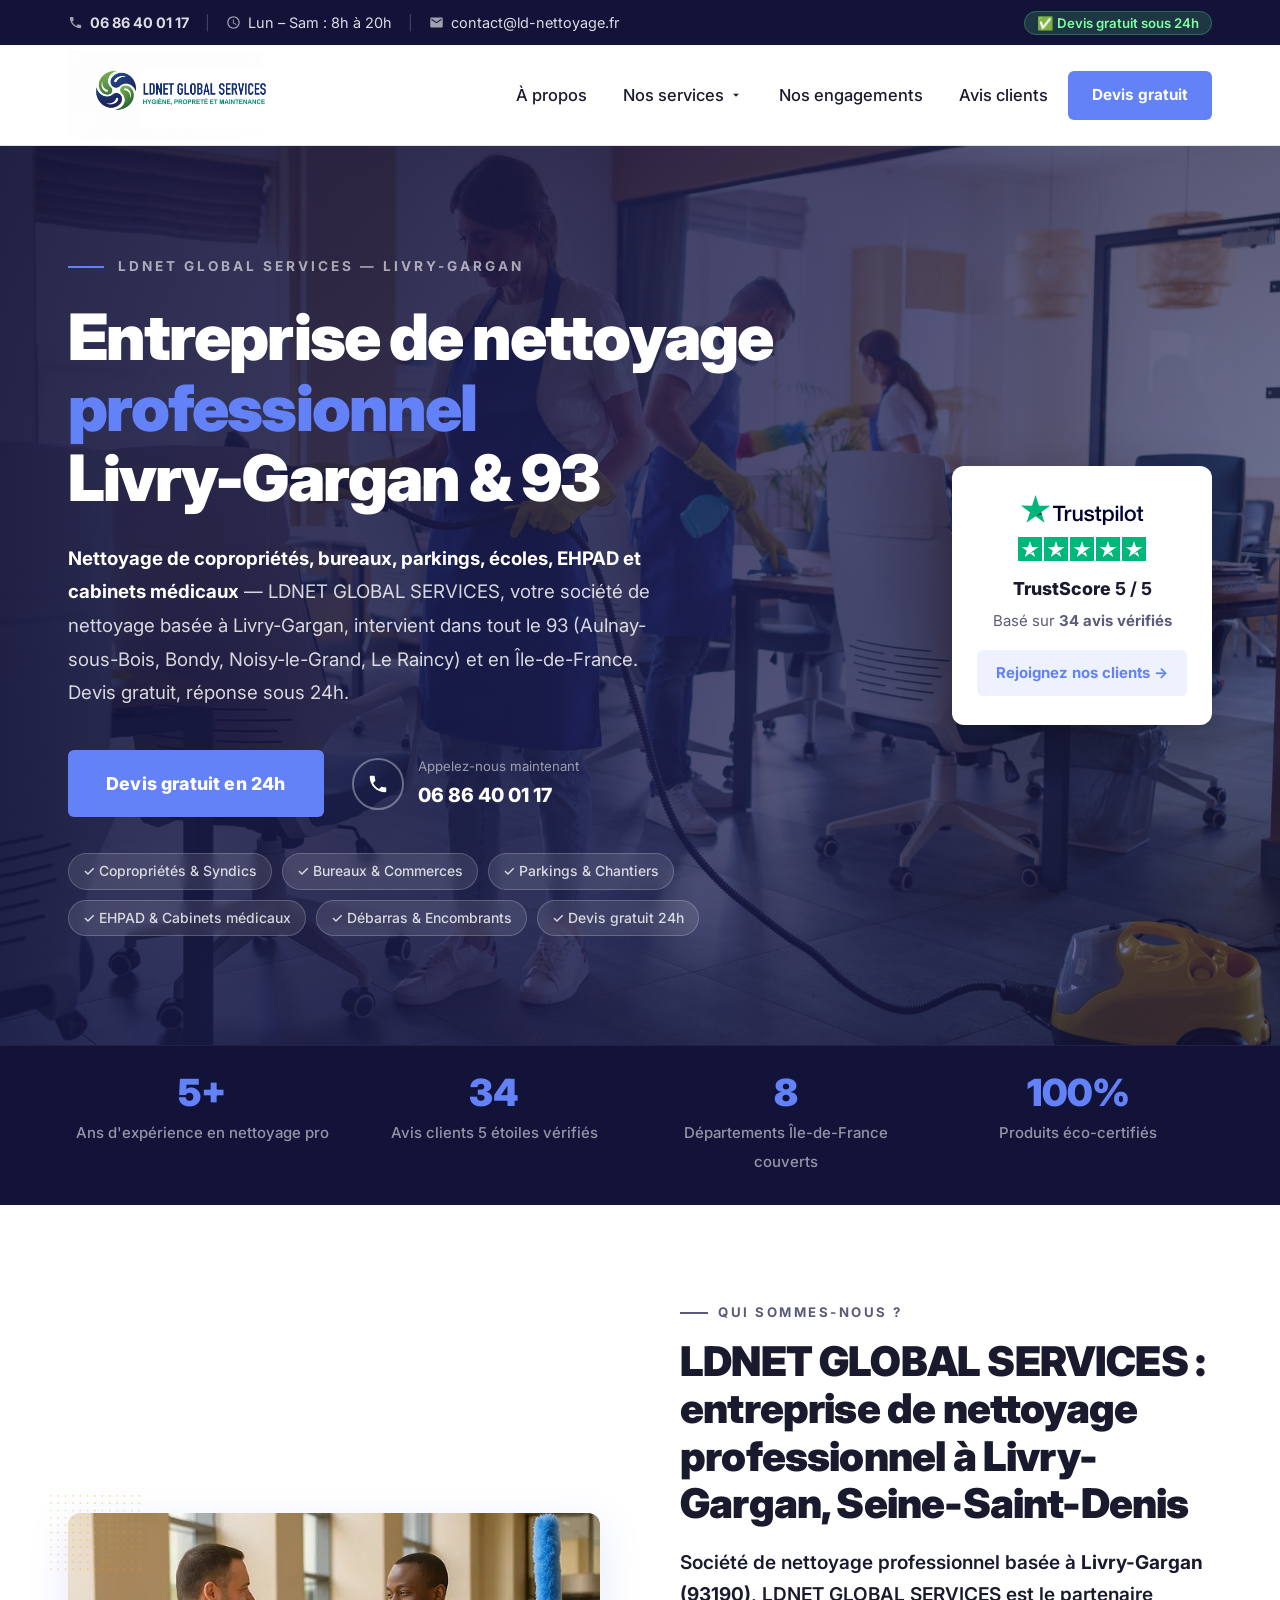
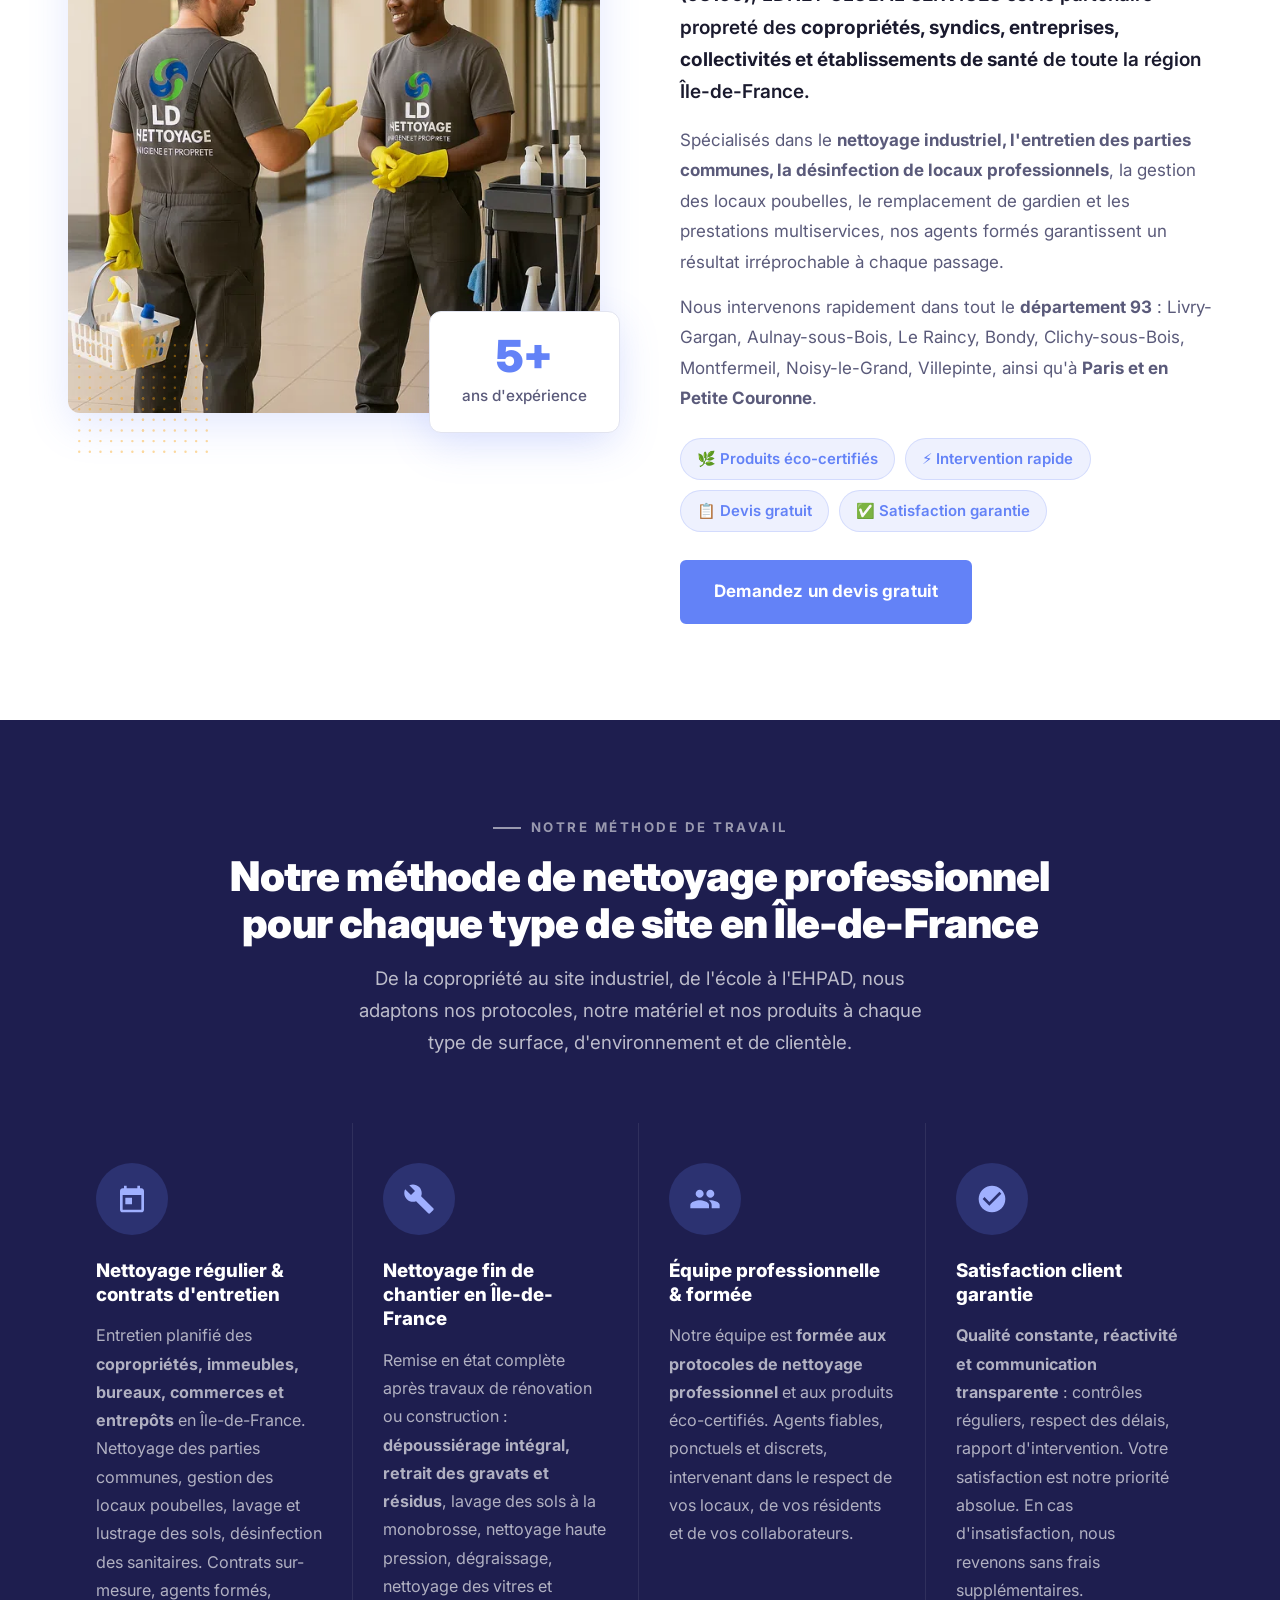
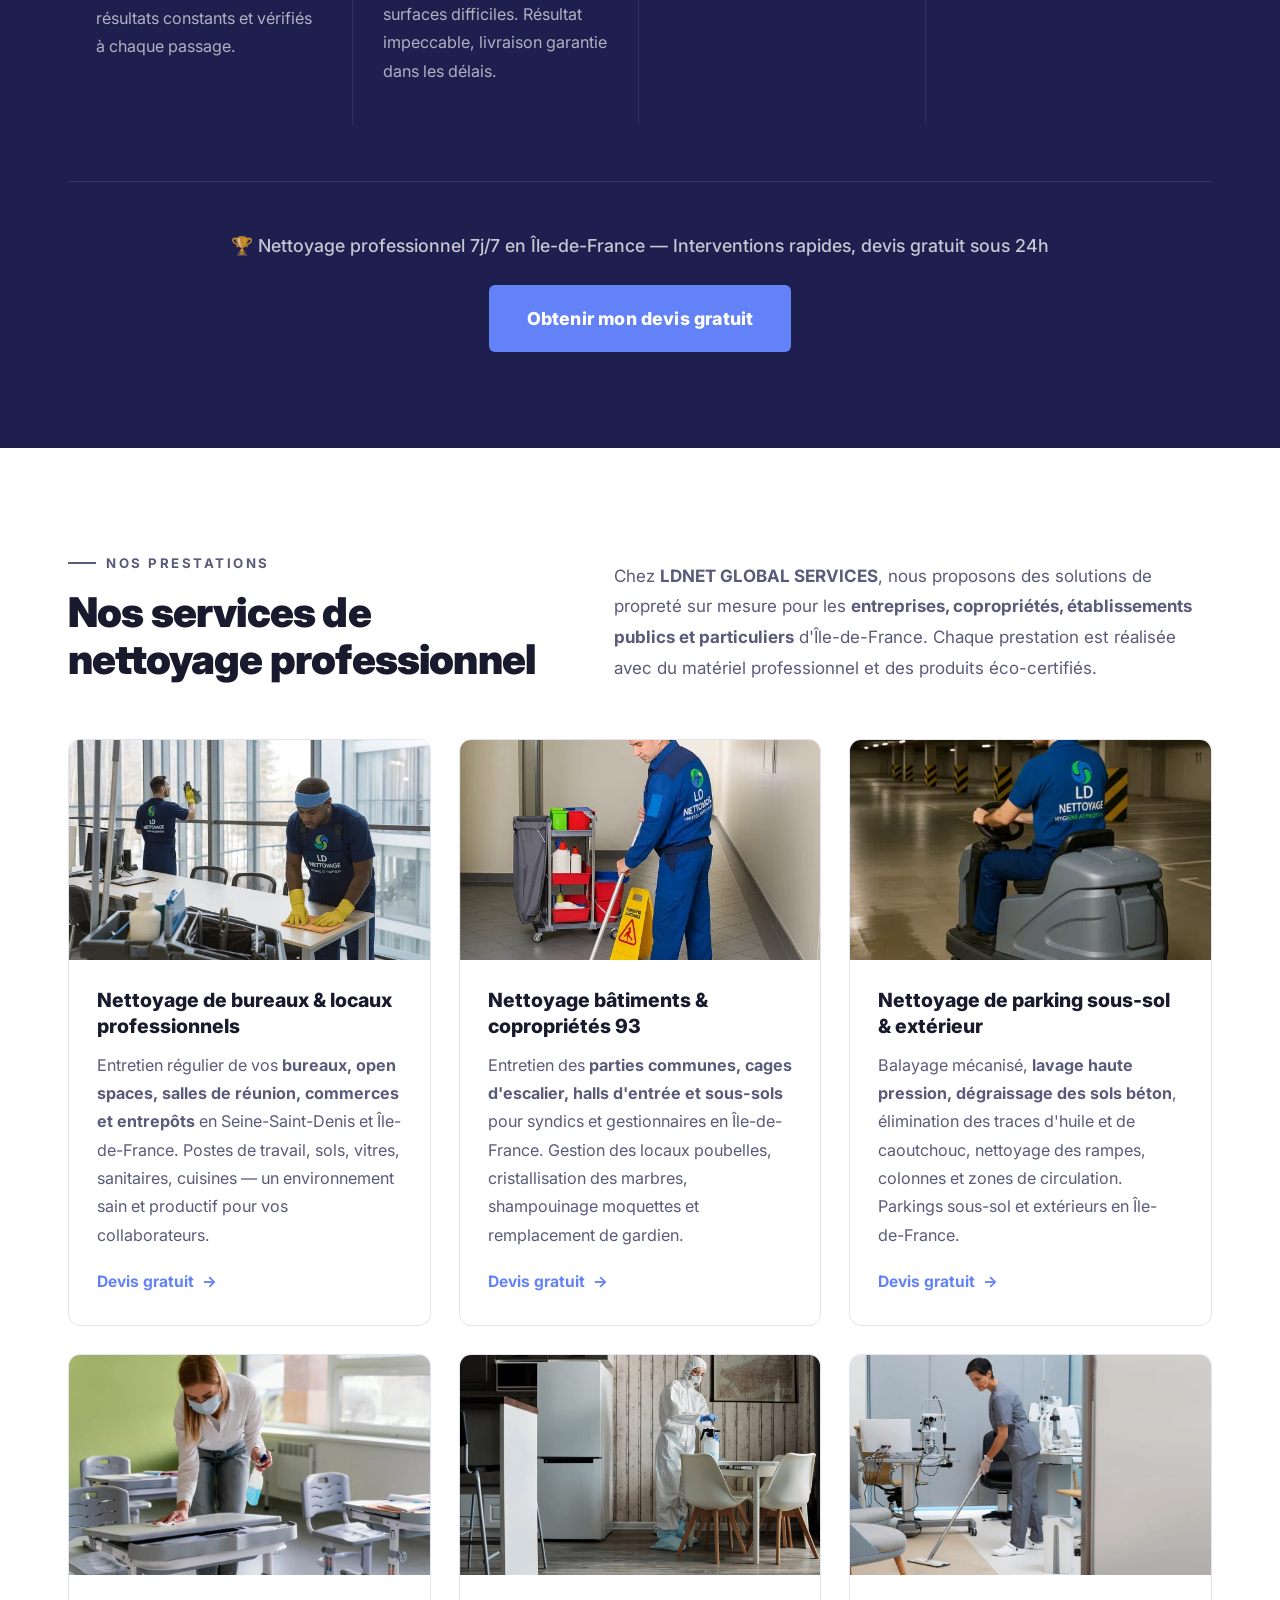
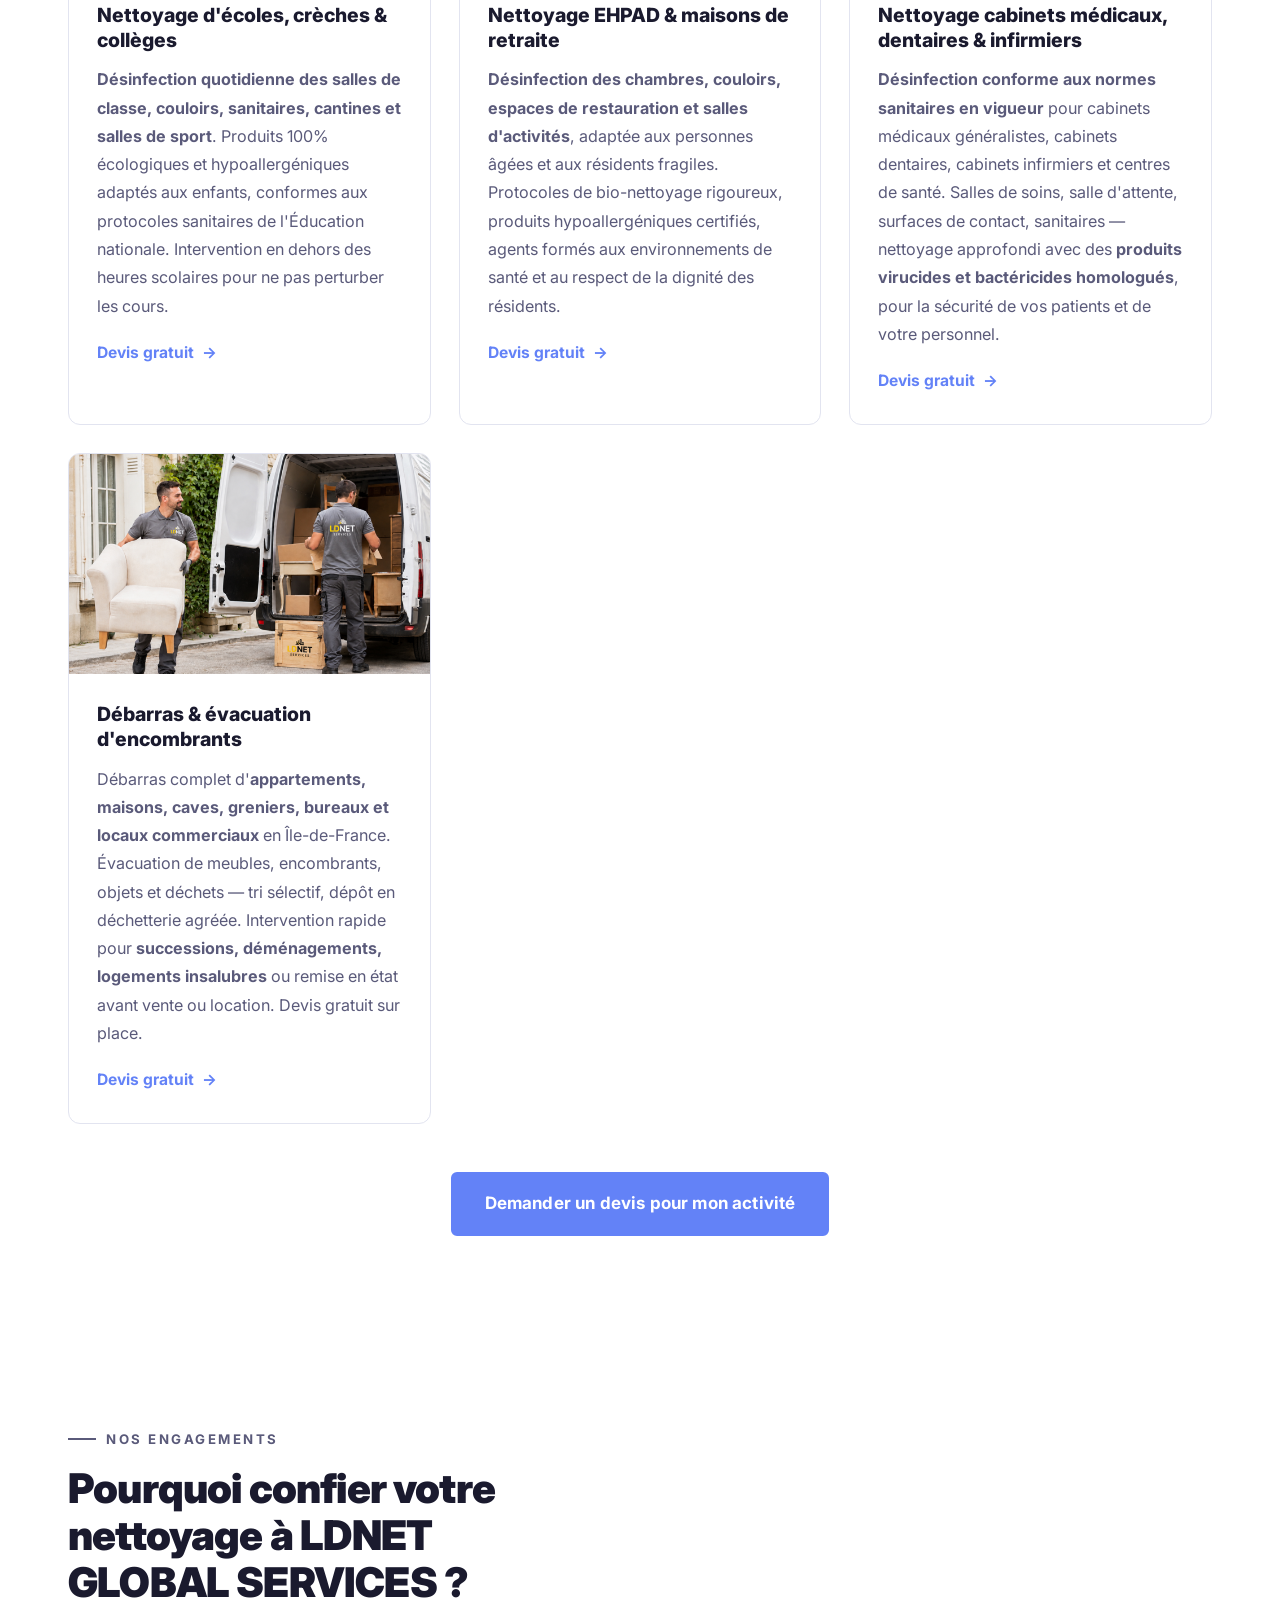
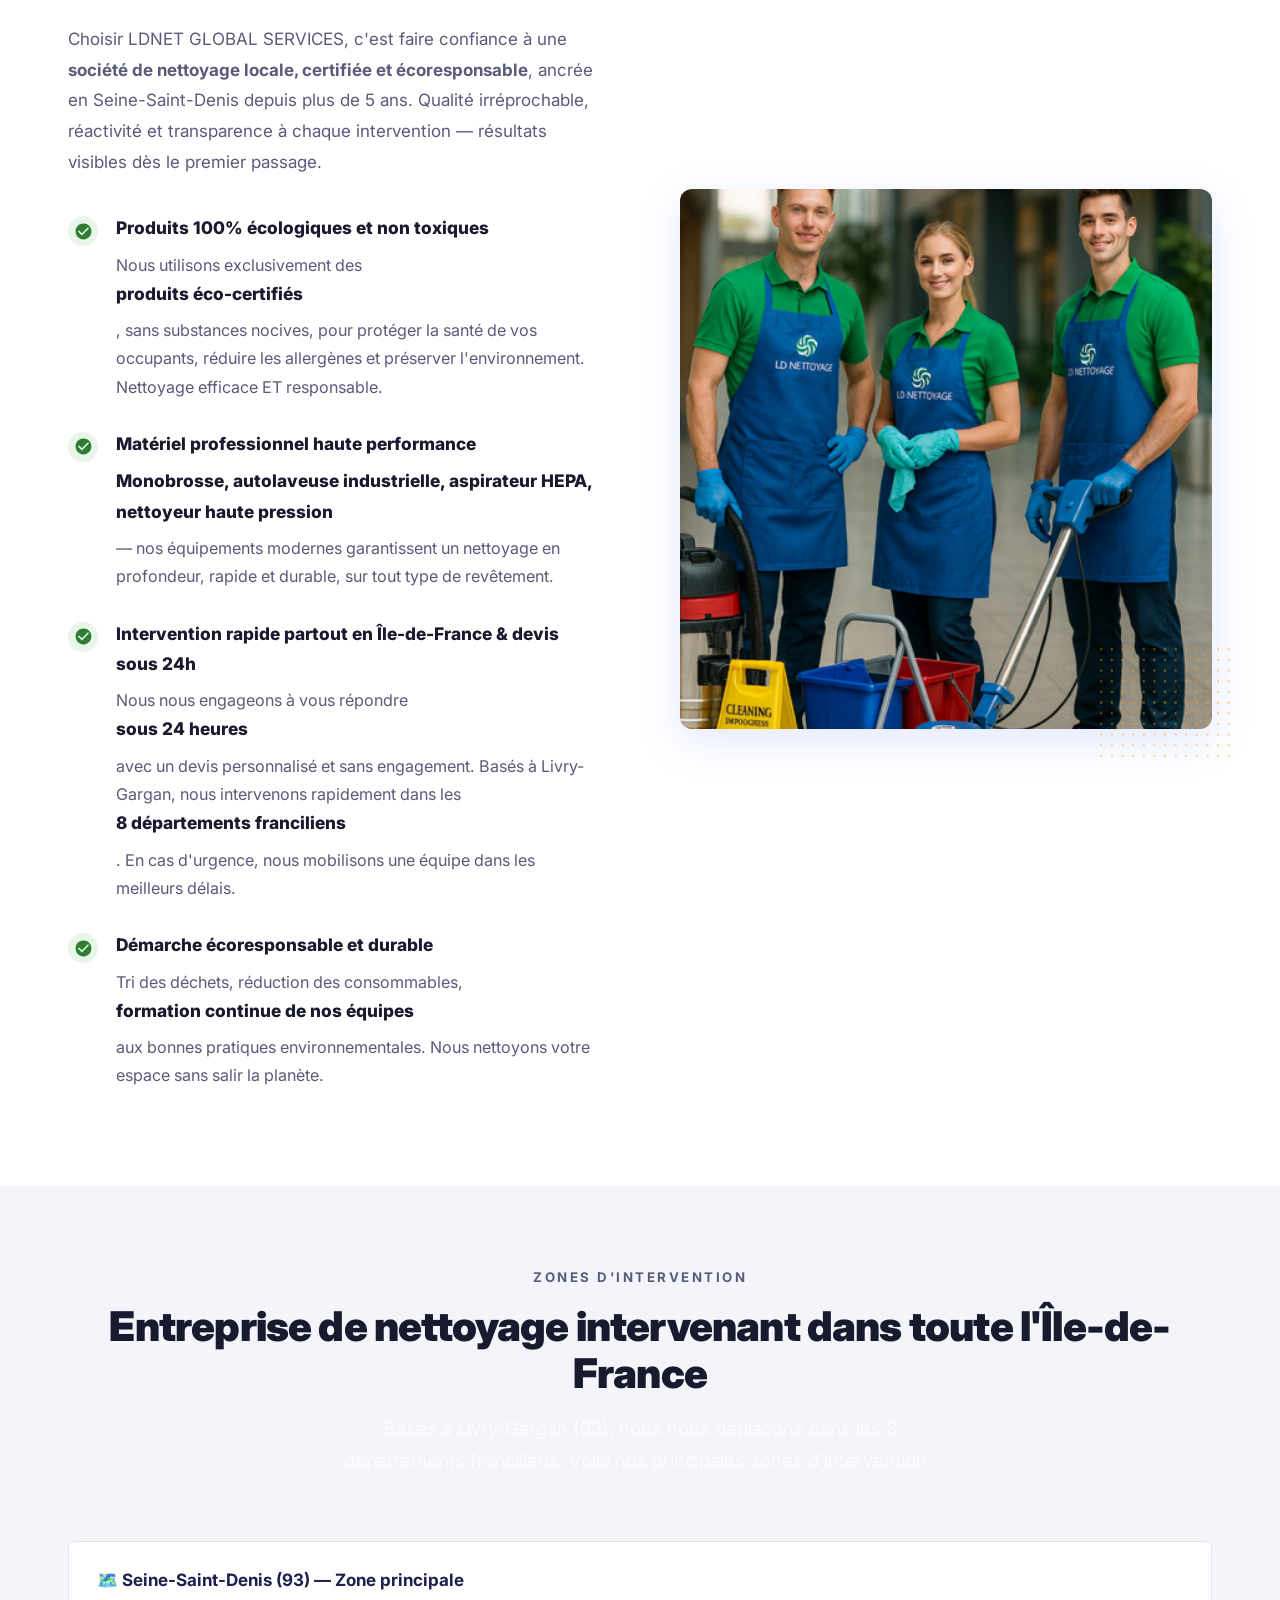
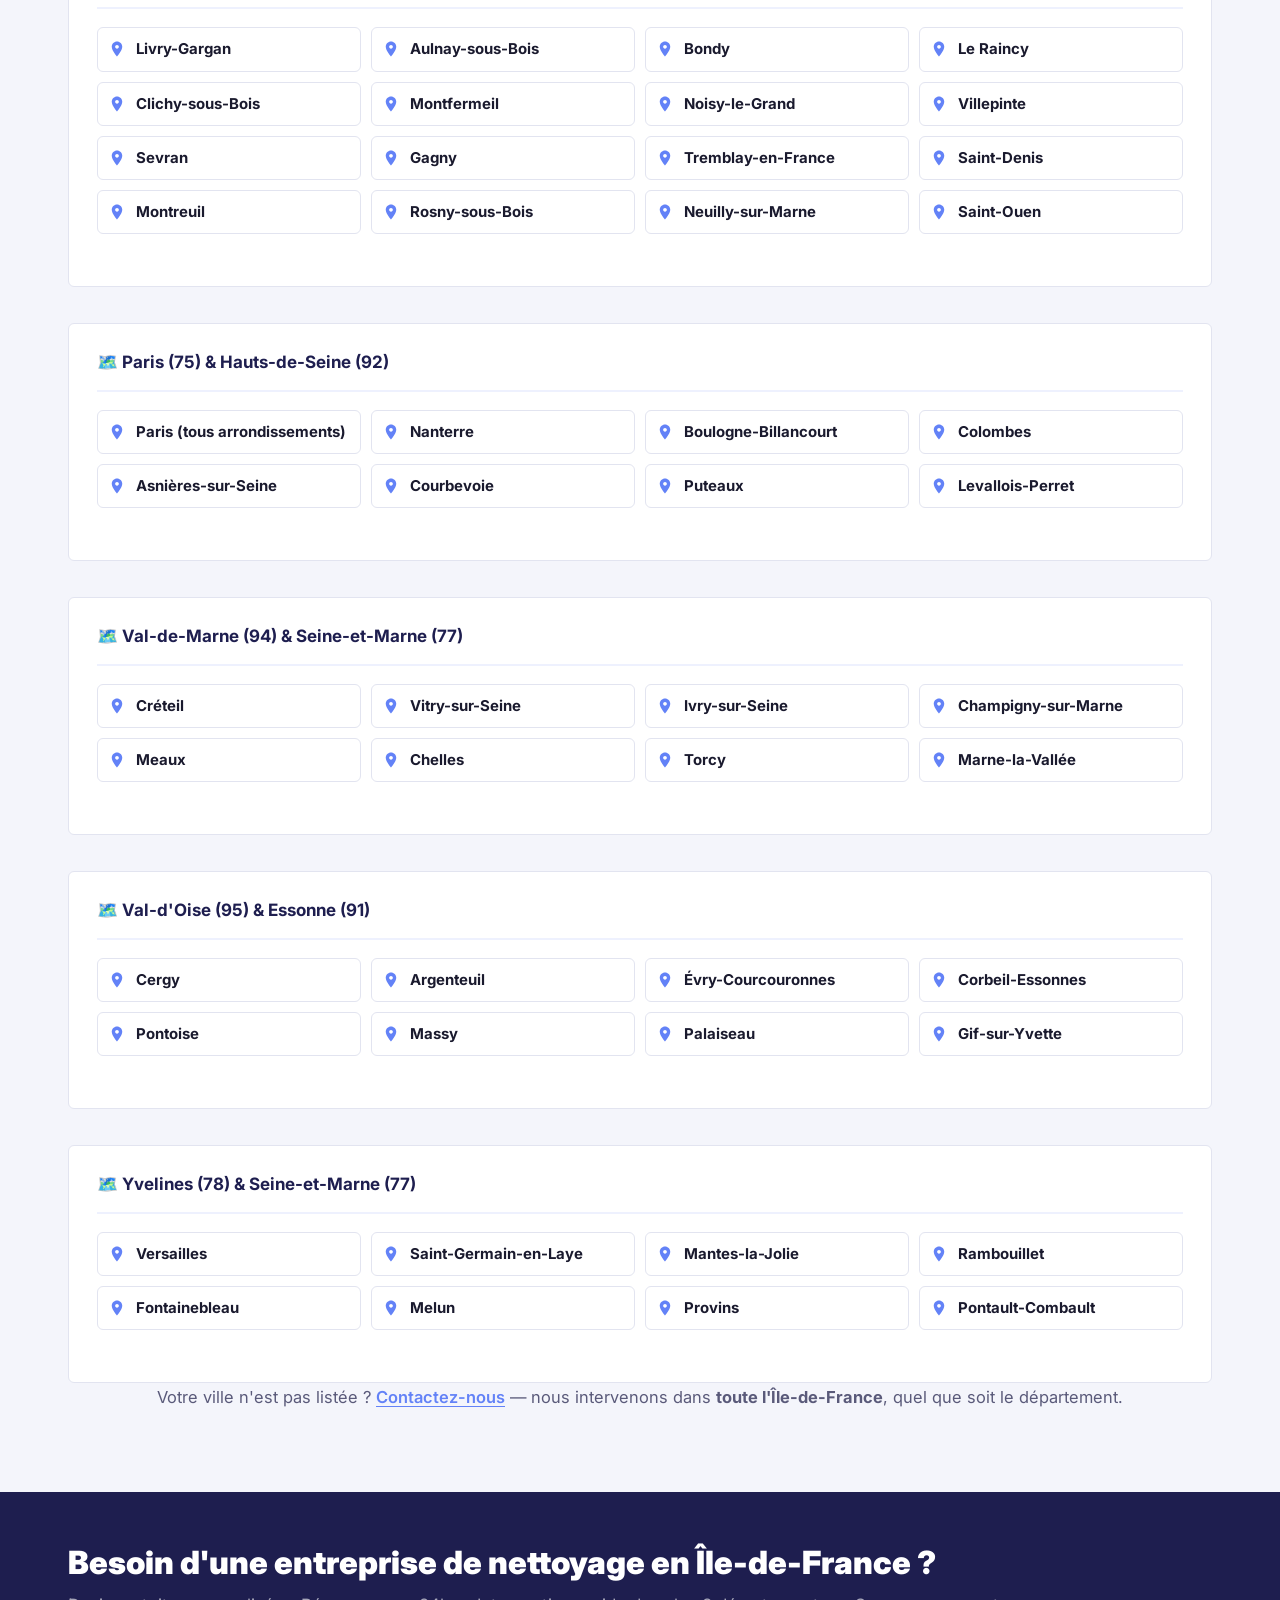
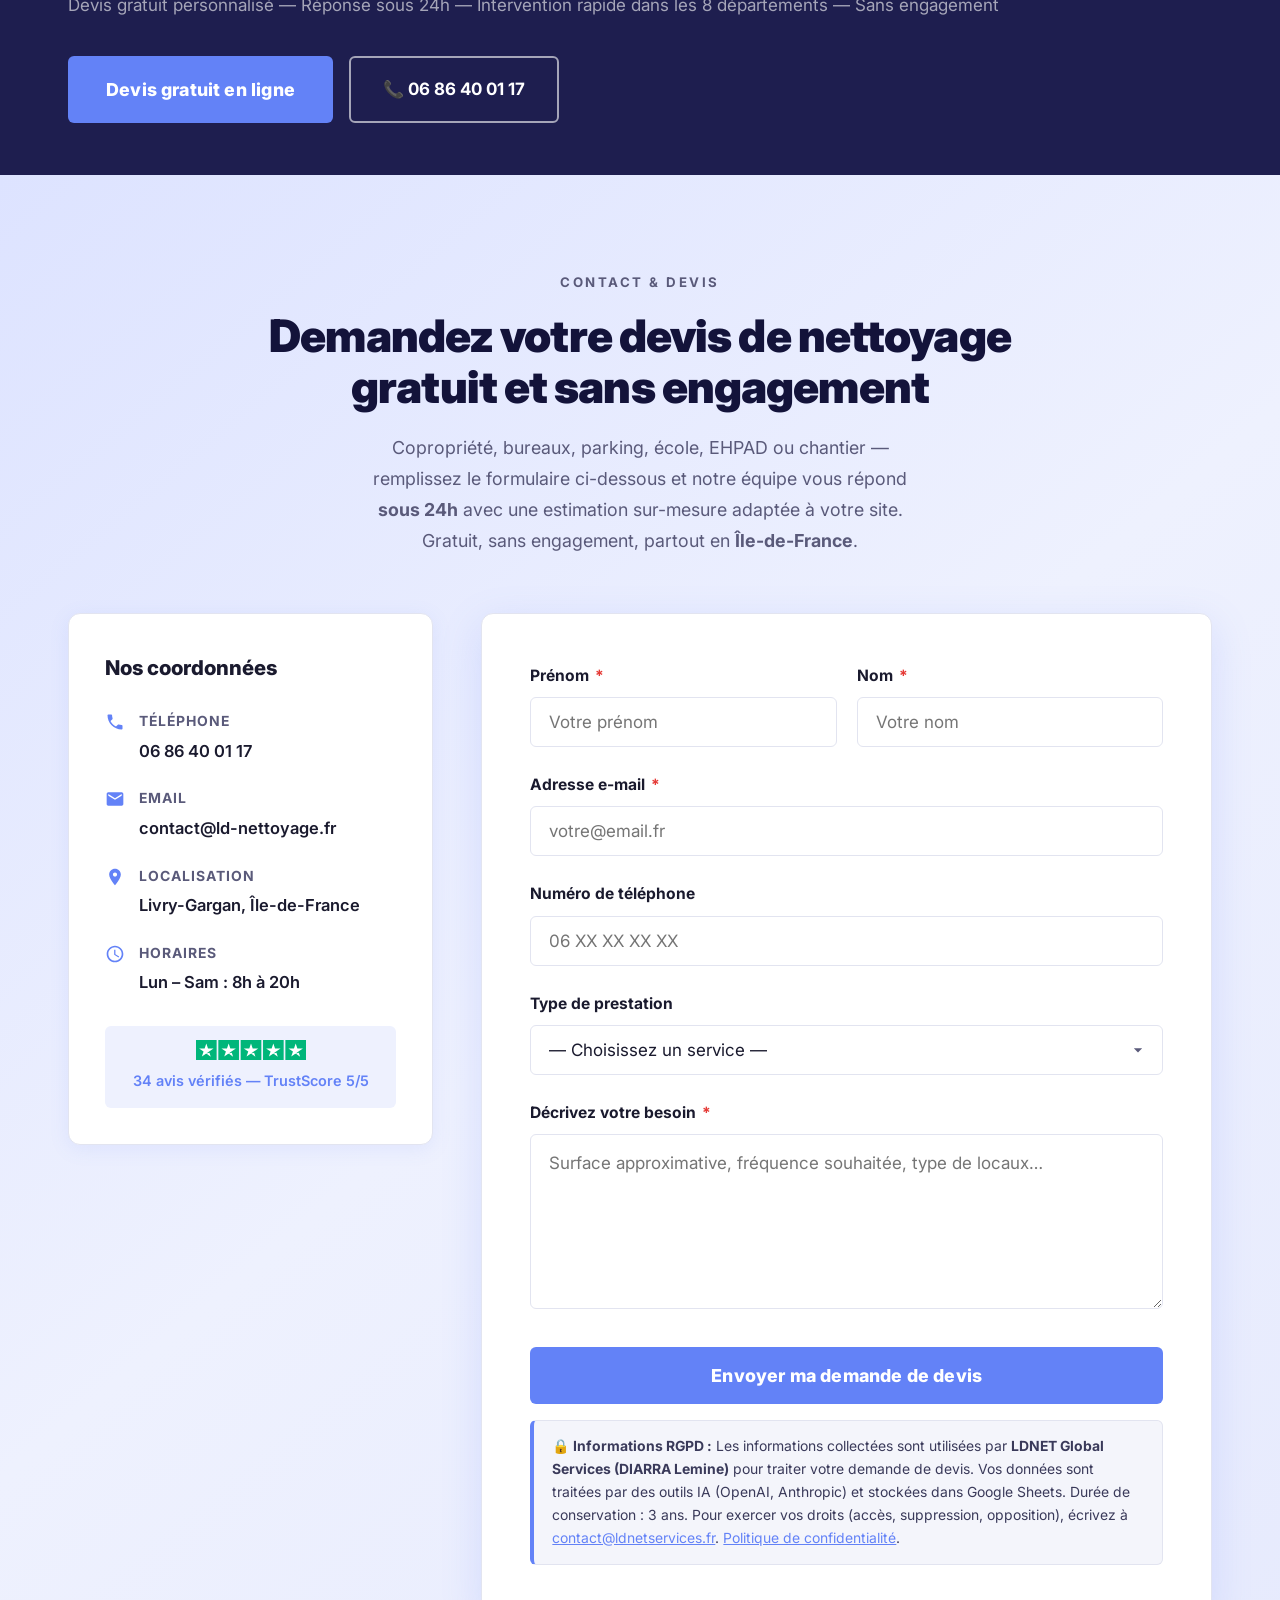
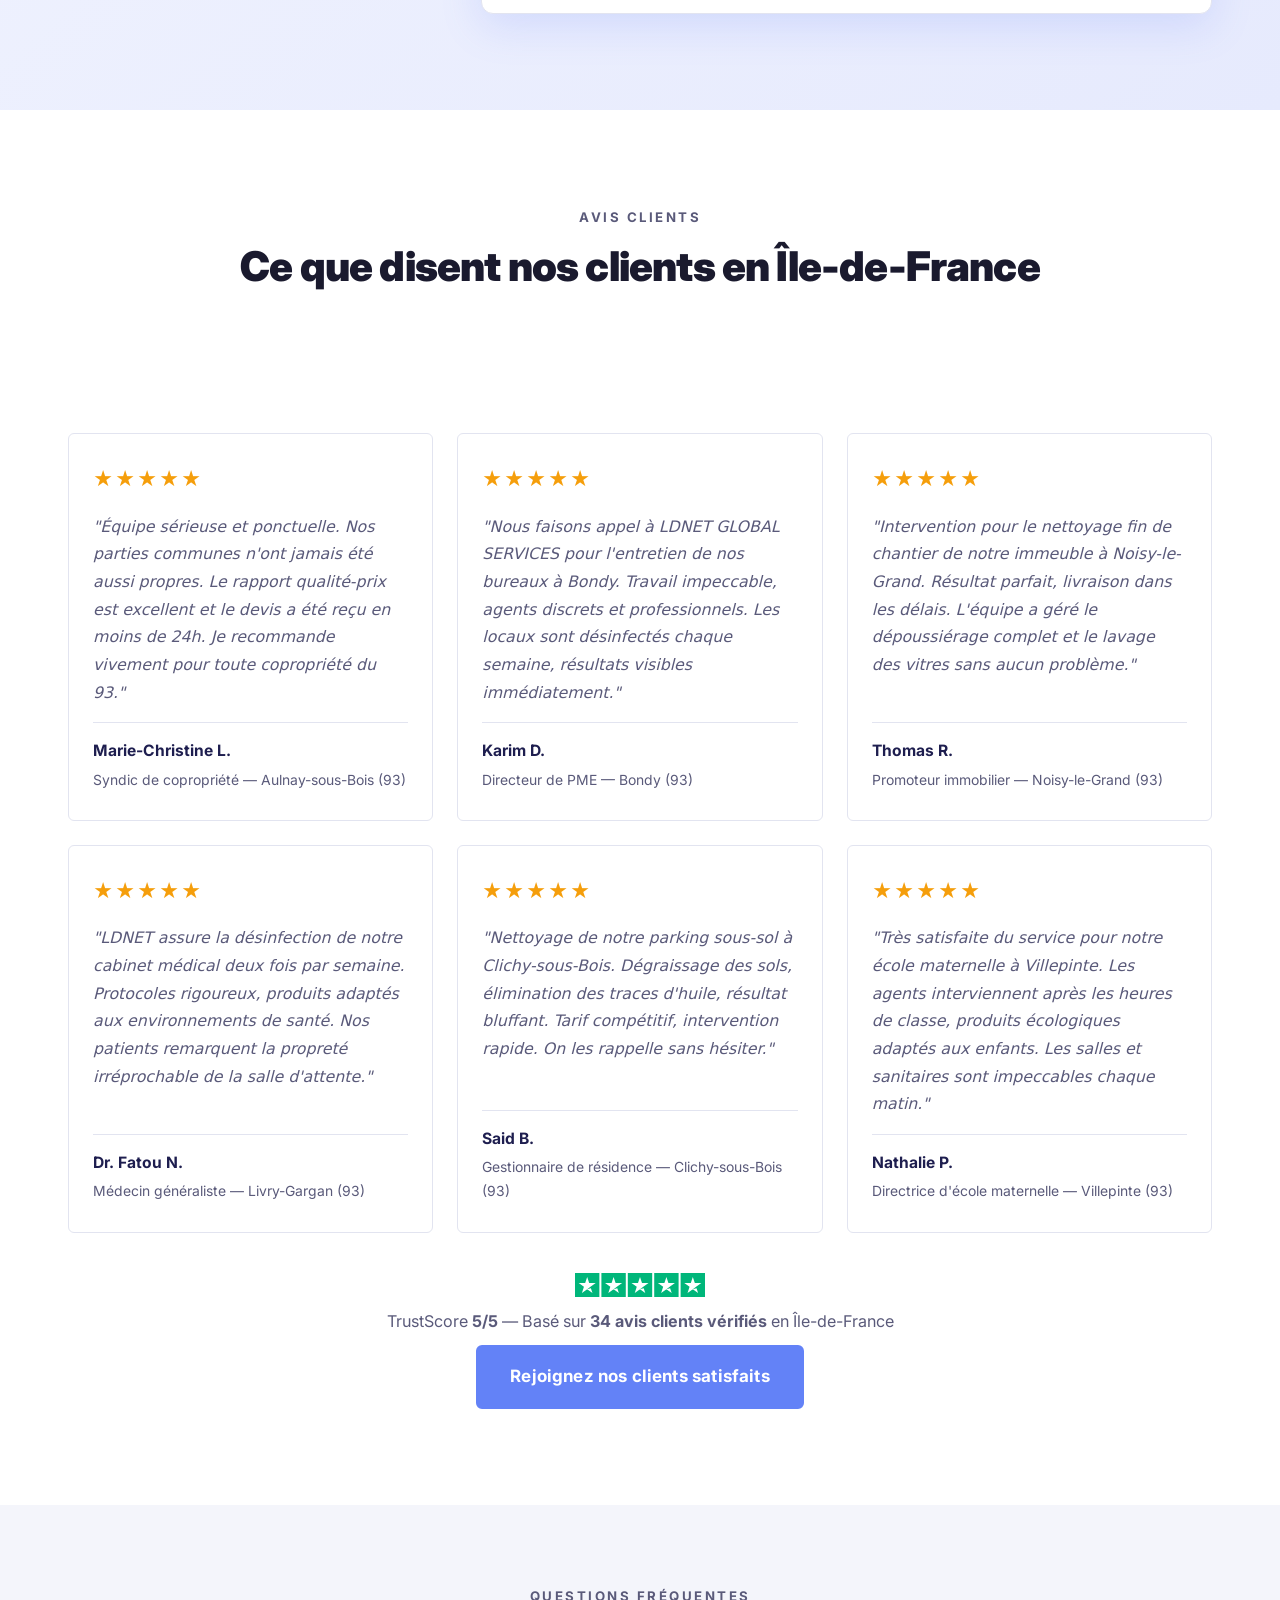
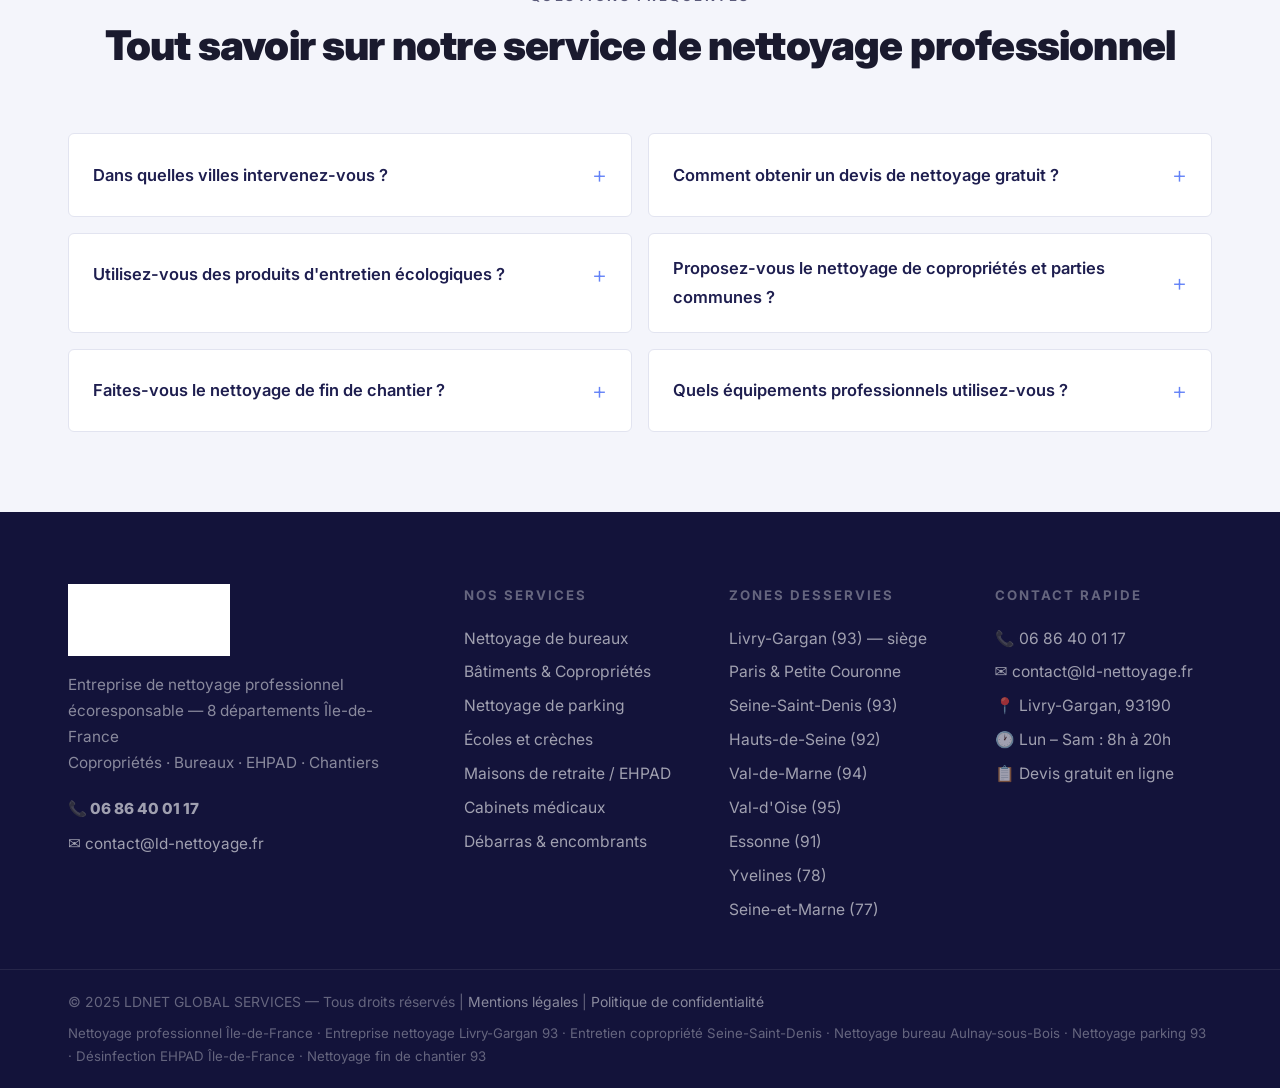
==== commit d18136cc: "SEO complet + service débarras + témoignages + zones Île-de-France - SEO : titre, meta, Schema.org C" ====
--- a/index.html
+++ b/index.html
@@ -5,49 +5,156 @@
   <meta name="viewport" content="width=device-width, initial-scale=1.0" />
 
   <!-- SEO PRIMARY -->
-  <title>LDNET GLOBAL SERVICES – Entreprise de Nettoyage Professionnel en Île-de-France | Devis Gratuit</title>
-  <meta name="description" content="LDNET GLOBAL SERVICES : entreprise de nettoyage professionnel à Livry-Gargan. Copropriétés, bureaux, parkings, écoles, EHPAD, cabinets médicaux. Devis gratuit — 06 86 40 01 17." />
-  <meta name="keywords" content="nettoyage professionnel Île-de-France, entreprise nettoyage Livry-Gargan, nettoyage copropriété 93, entretien parties communes, nettoyage bureau Paris, nettoyage parking, société nettoyage Seine-Saint-Denis, nettoyage industriel, devis nettoyage gratuit, nettoyage EHPAD, nettoyage cabinet médical" />
+  <title>Entreprise de Nettoyage Professionnel Livry-Gargan 93 | LDNET GLOBAL SERVICES | Devis Gratuit</title>
+  <meta name="description" content="LDNET GLOBAL SERVICES : entreprise de nettoyage professionnel à Livry-Gargan (93). Nettoyage copropriétés, bureaux, parkings, écoles, EHPAD et cabinets médicaux en Île-de-France. Devis gratuit 24h — 06 86 40 01 17." />
+  <meta name="keywords" content="nettoyage professionnel Île-de-France, entreprise nettoyage Livry-Gargan, nettoyage copropriété Seine-Saint-Denis 93, entretien parties communes immeuble, nettoyage bureau Paris banlieue, nettoyage parking sous-sol, société nettoyage Aulnay-sous-Bois, nettoyage industriel Seine-Saint-Denis, devis nettoyage gratuit 93, nettoyage EHPAD maison de retraite, nettoyage cabinet médical dentaire, entreprise propreté Bondy Noisy-le-Grand, nettoyage fin de chantier Île-de-France, prestation multiservices copropriété, entretien locaux professionnels 93, débarras appartement Île-de-France, évacuation encombrants Seine-Saint-Denis, débarras cave grenier succession, débarras logement insalubre 93, enlèvement meubles encombrants" />
+  <meta name="robots" content="index, follow, max-snippet:-1, max-image-preview:large, max-video-preview:-1" />
+  <meta name="author" content="LDNET GLOBAL SERVICES" />
   <link rel="canonical" href="https://ldnetservices.fr/" />
 
   <!-- GEO -->
   <meta name="geo.region" content="FR-93" />
   <meta name="geo.placename" content="Livry-Gargan" />
+  <meta name="geo.position" content="48.9153;2.5369" />
+  <meta name="ICBM" content="48.9153, 2.5369" />
 
   <!-- OPEN GRAPH -->
   <meta property="og:type" content="website" />
-  <meta property="og:title" content="LDNET GLOBAL SERVICES – Nettoyage Professionnel en Île-de-France" />
-  <meta property="og:description" content="Entreprise de nettoyage professionnel basée à Livry-Gargan. Devis gratuit, intervention rapide partout en Île-de-France." />
+  <meta property="og:site_name" content="LDNET GLOBAL SERVICES" />
+  <meta property="og:title" content="Nettoyage Professionnel Livry-Gargan 93 – LDNET GLOBAL SERVICES | Devis Gratuit" />
+  <meta property="og:description" content="Entreprise de nettoyage professionnel à Livry-Gargan (93). Copropriétés, bureaux, parkings, EHPAD, cabinets médicaux. Devis gratuit sous 24h, intervention rapide en Île-de-France." />
   <meta property="og:url" content="https://ldnetservices.fr/" />
   <meta property="og:image" content="https://ldnetservices.fr/images/hero.jpg" />
-
-  <!-- SCHEMA.ORG LocalBusiness -->
+  <meta property="og:image:width" content="1200" />
+  <meta property="og:image:height" content="630" />
+  <meta property="og:locale" content="fr_FR" />
+
+  <!-- TWITTER CARD -->
+  <meta name="twitter:card" content="summary_large_image" />
+  <meta name="twitter:title" content="Nettoyage Professionnel 93 – LDNET GLOBAL SERVICES | Devis Gratuit" />
+  <meta name="twitter:description" content="Entreprise de nettoyage à Livry-Gargan. Copropriétés, bureaux, parkings, EHPAD. Devis gratuit 24h — 06 86 40 01 17." />
+  <meta name="twitter:image" content="https://ldnetservices.fr/images/hero.jpg" />
+
+  <!-- SCHEMA.ORG LocalBusiness + FAQ -->
   <script type="application/ld+json">
-  {
-    "@context": "https://schema.org",
-    "@type": "LocalBusiness",
-    "name": "LDNET GLOBAL SERVICES",
-    "description": "Entreprise de nettoyage professionnel et industriel en Île-de-France. Copropriétés, bureaux, parkings, écoles, EHPAD, cabinets médicaux.",
-    "url": "https://ldnetservices.fr",
-    "telephone": "+33686400117",
-    "email": "contact@ld-nettoyage.fr",
-    "address": {
-      "@type": "PostalAddress",
-      "streetAddress": "Livry-Gargan",
-      "addressLocality": "Livry-Gargan",
-      "addressRegion": "Île-de-France",
-      "postalCode": "93190",
-      "addressCountry": "FR"
+  [
+    {
+      "@context": "https://schema.org",
+      "@type": "CleaningService",
+      "name": "LDNET GLOBAL SERVICES",
+      "description": "Entreprise de nettoyage professionnel et industriel en Île-de-France. Spécialiste du nettoyage de copropriétés, bureaux, parkings, écoles, EHPAD et cabinets médicaux à Livry-Gargan et dans le 93.",
+      "url": "https://ldnetservices.fr",
+      "telephone": "+33686400117",
+      "email": "contact@ld-nettoyage.fr",
+      "image": "https://ldnetservices.fr/images/hero.jpg",
+      "logo": "https://ldnetservices.fr/images/logo.png",
+      "address": {
+        "@type": "PostalAddress",
+        "streetAddress": "Livry-Gargan",
+        "addressLocality": "Livry-Gargan",
+        "addressRegion": "Île-de-France",
+        "postalCode": "93190",
+        "addressCountry": "FR"
+      },
+      "geo": {
+        "@type": "GeoCoordinates",
+        "latitude": 48.9153,
+        "longitude": 2.5369
+      },
+      "areaServed": [
+        {"@type": "City", "name": "Livry-Gargan"},
+        {"@type": "City", "name": "Aulnay-sous-Bois"},
+        {"@type": "City", "name": "Bondy"},
+        {"@type": "City", "name": "Le Raincy"},
+        {"@type": "City", "name": "Clichy-sous-Bois"},
+        {"@type": "City", "name": "Montfermeil"},
+        {"@type": "City", "name": "Noisy-le-Grand"},
+        {"@type": "City", "name": "Villepinte"},
+        {"@type": "City", "name": "Sevran"},
+        {"@type": "City", "name": "Gagny"},
+        {"@type": "City", "name": "Tremblay-en-France"},
+        {"@type": "City", "name": "Saint-Denis"},
+        {"@type": "City", "name": "Montreuil"},
+        {"@type": "City", "name": "Saint-Ouen"},
+        {"@type": "City", "name": "Rosny-sous-Bois"},
+        {"@type": "City", "name": "Neuilly-sur-Marne"},
+        {"@type": "City", "name": "Paris"},
+        {"@type": "City", "name": "Nanterre"},
+        {"@type": "City", "name": "Boulogne-Billancourt"},
+        {"@type": "City", "name": "Colombes"},
+        {"@type": "City", "name": "Créteil"},
+        {"@type": "City", "name": "Versailles"},
+        {"@type": "City", "name": "Meaux"},
+        {"@type": "City", "name": "Chelles"},
+        {"@type": "City", "name": "Cergy"},
+        {"@type": "City", "name": "Évry-Courcouronnes"},
+        {"@type": "City", "name": "Massy"},
+        {"@type": "AdministrativeArea", "name": "Seine-Saint-Denis"},
+        {"@type": "AdministrativeArea", "name": "Hauts-de-Seine"},
+        {"@type": "AdministrativeArea", "name": "Val-de-Marne"},
+        {"@type": "AdministrativeArea", "name": "Val-d'Oise"},
+        {"@type": "AdministrativeArea", "name": "Essonne"},
+        {"@type": "AdministrativeArea", "name": "Yvelines"},
+        {"@type": "AdministrativeArea", "name": "Seine-et-Marne"},
+        {"@type": "AdministrativeArea", "name": "Île-de-France"}
+      ],
+      "openingHoursSpecification": [
+        {"@type": "OpeningHoursSpecification", "dayOfWeek": ["Monday","Tuesday","Wednesday","Thursday","Friday","Saturday"], "opens": "08:00", "closes": "20:00"}
+      ],
+      "aggregateRating": {
+        "@type": "AggregateRating",
+        "ratingValue": "5",
+        "bestRating": "5",
+        "reviewCount": "34"
+      },
+      "priceRange": "€€",
+      "hasOfferCatalog": {
+        "@type": "OfferCatalog",
+        "name": "Services de nettoyage professionnel",
+        "itemListElement": [
+          {"@type": "Offer", "itemOffered": {"@type": "Service", "name": "Nettoyage de bureaux et locaux professionnels", "description": "Entretien régulier de bureaux, open spaces, salles de réunion et sanitaires en Île-de-France."}},
+          {"@type": "Offer", "itemOffered": {"@type": "Service", "name": "Nettoyage de copropriétés et bâtiments", "description": "Entretien des parties communes, cages d'escalier, halls d'entrée et locaux poubelles."}},
+          {"@type": "Offer", "itemOffered": {"@type": "Service", "name": "Nettoyage de parking", "description": "Balayage, lavage haute pression, dégraissage et entretien de parkings sous-sol et extérieurs."}},
+          {"@type": "Offer", "itemOffered": {"@type": "Service", "name": "Nettoyage d'écoles et crèches", "description": "Désinfection de salles de classe, sanitaires et cantines avec des produits éco-certifiés."}},
+          {"@type": "Offer", "itemOffered": {"@type": "Service", "name": "Nettoyage de maisons de retraite et EHPAD", "description": "Désinfection des chambres et espaces communs adaptée aux personnes fragiles."}},
+          {"@type": "Offer", "itemOffered": {"@type": "Service", "name": "Nettoyage de cabinets médicaux et dentaires", "description": "Nettoyage et désinfection conforme aux normes sanitaires pour professionnels de santé."}},
+          {"@type": "Offer", "itemOffered": {"@type": "Service", "name": "Nettoyage fin de chantier", "description": "Remise en état après travaux : dépoussiérage, retrait de gravats, lavage sol, nettoyage vitres."}},
+          {"@type": "Offer", "itemOffered": {"@type": "Service", "name": "Débarras et évacuation d'encombrants", "description": "Débarras d'appartements, caves, bureaux et locaux. Évacuation meubles et encombrants, tri sélectif, dépôt en déchetterie. Successions, déménagements, logements insalubres."}}
+        ]
+      }
     },
-    "areaServed": ["Livry-Gargan","Aulnay-sous-Bois","Le Raincy","Paris","Seine-Saint-Denis","Île-de-France"],
-    "openingHours": "Mo-Sa 08:00-20:00",
-    "aggregateRating": {
-      "@type": "AggregateRating",
-      "ratingValue": "5",
-      "reviewCount": "34"
-    },
-    "priceRange": "€€"
-  }
+    {
+      "@context": "https://schema.org",
+      "@type": "FAQPage",
+      "mainEntity": [
+        {
+          "@type": "Question",
+          "name": "Quelles zones géographiques couvrez-vous ?",
+          "acceptedAnswer": {"@type": "Answer", "text": "LDNET GLOBAL SERVICES intervient dans tout le département de la Seine-Saint-Denis (93) et en Île-de-France : Livry-Gargan, Aulnay-sous-Bois, Le Raincy, Bondy, Noisy-le-Grand, Clichy-sous-Bois, Montfermeil, Villepinte, Paris et la Petite Couronne. Contactez-nous pour vérifier votre secteur."}
+        },
+        {
+          "@type": "Question",
+          "name": "Proposez-vous des devis gratuits ?",
+          "acceptedAnswer": {"@type": "Answer", "text": "Oui, nous proposons des devis gratuits et sans engagement. Remplissez notre formulaire en ligne ou appelez-nous au 06 86 40 01 17 et nous vous répondons sous 24 heures avec une estimation personnalisée."}
+        },
+        {
+          "@type": "Question",
+          "name": "Utilisez-vous des produits d'entretien écologiques ?",
+          "acceptedAnswer": {"@type": "Answer", "text": "Oui, LDNET GLOBAL SERVICES utilise exclusivement des produits éco-certifiés, non toxiques et sans substances nocives. Nos produits sont adaptés à tous les types d'environnements, y compris les écoles, crèches et établissements de santé accueillant des personnes fragiles."}
+        },
+        {
+          "@type": "Question",
+          "name": "Intervenez-vous pour les copropriétés et syndics ?",
+          "acceptedAnswer": {"@type": "Answer", "text": "Oui, nous sommes spécialisés dans l'entretien des copropriétés : nettoyage des parties communes, cages d'escalier, halls d'entrée, locaux poubelles, gestion des gardiens et multiservices. Nous travaillons avec les syndics et gestionnaires de biens en Île-de-France."}
+        },
+        {
+          "@type": "Question",
+          "name": "Quels sont vos horaires d'intervention ?",
+          "acceptedAnswer": {"@type": "Answer", "text": "Notre équipe est disponible du lundi au samedi de 8h à 20h. Nous pouvons adapter nos horaires d'intervention pour minimiser la gêne dans vos locaux ou votre copropriété."}
+        }
+      ]
+    }
+  ]
   </script>
 
   <link rel="stylesheet" href="css/styles.css" />
@@ -106,9 +213,11 @@
               <li role="menuitem"><a href="#service-ecoles">🏫 Écoles et crèches</a></li>
               <li role="menuitem"><a href="#service-ehpad">🏥 Maisons de retraite</a></li>
               <li role="menuitem"><a href="#service-medical">⚕️ Cabinets médicaux</a></li>
+              <li role="menuitem"><a href="#service-debarras">🗑️ Débarras & évacuation</a></li>
             </ul>
           </li>
           <li><a href="#why" class="nav__link">Nos engagements</a></li>
+          <li><a href="#avis" class="nav__link">Avis clients</a></li>
           <li><a href="#devis" class="btn-nav">Devis gratuit</a></li>
         </ul>
       </nav>
@@ -117,7 +226,7 @@
 
   <!-- ===== HERO ===== -->
   <section class="hero" id="hero" aria-label="Bannière principale">
-    <div class="hero__bg" style="background-image:url('images/hero.jpg')" role="img" aria-label="Équipe LDNET GLOBAL SERVICES en intervention"></div>
+    <div class="hero__bg" style="background-image:url('images/hero.jpg')" role="img" aria-label="Équipe LDNET GLOBAL SERVICES en intervention de nettoyage professionnel en Île-de-France"></div>
     <div class="hero__overlay"></div>
     <div class="container hero__inner">
       <div class="hero__content">
@@ -128,10 +237,10 @@
         <h1 class="hero__title">
           Entreprise de nettoyage<br/>
           <span class="hero__title-accent">professionnel</span><br/>
-          en Île-de-France
+          Livry-Gargan &amp; 93
         </h1>
         <p class="hero__desc">
-          <strong>Nettoyage de copropriétés, bureaux, parkings, écoles et établissements de santé</strong> — LDNET GLOBAL SERVICES intervient à Livry-Gargan, Aulnay-sous-Bois, Le Raincy, Paris et dans tout le 93. Devis gratuit, réponse en 24h.
+          <strong>Nettoyage de copropriétés, bureaux, parkings, écoles, EHPAD et cabinets médicaux</strong> — LDNET GLOBAL SERVICES, votre société de nettoyage basée à Livry-Gargan, intervient dans tout le 93 (Aulnay-sous-Bois, Bondy, Noisy-le-Grand, Le Raincy) et en Île-de-France. Devis gratuit, réponse sous 24h.
         </p>
         <div class="hero__cta">
           <a href="#devis" class="btn-hero">Devis gratuit en 24h</a>
@@ -146,10 +255,12 @@
           </a>
         </div>
         <div class="hero__tags" aria-label="Services disponibles">
-          <span>✓ Copropriétés</span>
-          <span>✓ Bureaux</span>
-          <span>✓ Parkings</span>
-          <span>✓ Devis gratuit</span>
+          <span>✓ Copropriétés & Syndics</span>
+          <span>✓ Bureaux & Commerces</span>
+          <span>✓ Parkings & Chantiers</span>
+          <span>✓ EHPAD & Cabinets médicaux</span>
+          <span>✓ Débarras & Encombrants</span>
+          <span>✓ Devis gratuit 24h</span>
         </div>
       </div>
       <div class="hero__trust" aria-label="Avis clients Trustpilot">
@@ -169,19 +280,19 @@
     <div class="container stats-bar__inner">
       <div class="stat">
         <span class="stat__num">5+</span>
-        <span class="stat__label">Années d'expérience</span>
+        <span class="stat__label">Ans d'expérience en nettoyage pro</span>
       </div>
       <div class="stat">
         <span class="stat__num">34</span>
-        <span class="stat__label">Avis 5 étoiles</span>
+        <span class="stat__label">Avis clients 5 étoiles vérifiés</span>
       </div>
       <div class="stat">
-        <span class="stat__num">7j/7</span>
-        <span class="stat__label">Disponibilité</span>
+        <span class="stat__num">8</span>
+        <span class="stat__label">Départements Île-de-France couverts</span>
       </div>
       <div class="stat">
         <span class="stat__num">100%</span>
-        <span class="stat__label">Produits écologiques</span>
+        <span class="stat__label">Produits éco-certifiés</span>
       </div>
     </div>
   </div>
@@ -191,7 +302,7 @@
     <div class="container about__inner">
       <div class="about__media">
         <img src="images/dots.svg" alt="" class="about__dots about__dots--tl" aria-hidden="true" />
-        <img src="images/about.webp" alt="Équipe LDNET GLOBAL SERVICES en uniforme lors d'une intervention professionnelle" class="about__photo" width="580" height="480" loading="lazy" />
+        <img src="images/about.webp" alt="Équipe LDNET GLOBAL SERVICES en uniforme lors d'une intervention de nettoyage professionnel à Livry-Gargan Seine-Saint-Denis" class="about__photo" width="580" height="480" loading="lazy" />
         <div class="about__counter" aria-label="Clients satisfaits">
           <span class="counter__num">5+</span>
           <span class="counter__label">ans d'expérience</span>
@@ -200,10 +311,10 @@
       </div>
       <div class="about__content">
         <p class="section-tag">QUI SOMMES-NOUS ?</p>
-        <h2 class="section-title" id="about-title">LDNET GLOBAL SERVICES : votre partenaire propreté et hygiène en Île-de-France</h2>
-        <p class="about__lead">Entreprise de nettoyage professionnel basée à <strong>Livry-Gargan (93)</strong>, LDNET GLOBAL SERVICES intervient auprès des copropriétés, syndics, entreprises, collectivités et particuliers de toute la région Île-de-France.</p>
-        <p class="about__text">Spécialisée dans le <strong>nettoyage industriel et professionnel</strong>, l'entretien des parties communes, la gestion des poubelles, le remplacement de gardien et les multiservices, notre équipe formée garantit un résultat irréprochable à chaque intervention.</p>
-        <p class="about__text">Nous intervenons rapidement à <strong>Livry-Gargan, Aulnay-sous-Bois, Le Raincy, Clichy-sous-Bois, Montfermeil, Noisy-le-Grand, Villepinte et Paris</strong>.</p>
+        <h2 class="section-title" id="about-title">LDNET GLOBAL SERVICES : entreprise de nettoyage professionnel à Livry-Gargan, Seine-Saint-Denis</h2>
+        <p class="about__lead">Société de nettoyage professionnel basée à <strong>Livry-Gargan (93190)</strong>, LDNET GLOBAL SERVICES est le partenaire propreté des <strong>copropriétés, syndics, entreprises, collectivités et établissements de santé</strong> de toute la région Île-de-France.</p>
+        <p class="about__text">Spécialisés dans le <strong>nettoyage industriel, l'entretien des parties communes, la désinfection de locaux professionnels</strong>, la gestion des locaux poubelles, le remplacement de gardien et les prestations multiservices, nos agents formés garantissent un résultat irréprochable à chaque passage.</p>
+        <p class="about__text">Nous intervenons rapidement dans tout le <strong>département 93</strong> : Livry-Gargan, Aulnay-sous-Bois, Le Raincy, Bondy, Clichy-sous-Bois, Montfermeil, Noisy-le-Grand, Villepinte, ainsi qu'à <strong>Paris et en Petite Couronne</strong>.</p>
         <div class="about__badges">
           <span class="badge">🌿 Produits éco-certifiés</span>
           <span class="badge">⚡ Intervention rapide</span>
@@ -220,23 +331,23 @@
     <div class="container">
       <div class="section-header--center">
         <p class="section-tag section-tag--light">NOTRE MÉTHODE DE TRAVAIL</p>
-        <h2 class="section-title section-title--light" id="how-title">Des prestations de nettoyage<br/>adaptées à chaque besoin</h2>
-        <p class="section-subtitle">De la copropriété au site industriel, nous adaptons nos méthodes et notre matériel à chaque type de surface et d'environnement.</p>
+        <h2 class="section-title section-title--light" id="how-title">Notre méthode de nettoyage professionnel<br/>pour chaque type de site en Île-de-France</h2>
+        <p class="section-subtitle">De la copropriété au site industriel, de l'école à l'EHPAD, nous adaptons nos protocoles, notre matériel et nos produits à chaque type de surface, d'environnement et de clientèle.</p>
       </div>
       <div class="how__grid">
         <article class="how-card">
           <div class="how-card__icon" aria-hidden="true">
             <svg viewBox="0 0 24 24" fill="currentColor"><path d="M19 4h-1V2h-2v2H8V2H6v2H5c-1.11 0-1.99.9-1.99 2L3 20c0 1.1.89 2 2 2h14c1.1 0 2-.9 2-2V6c0-1.1-.9-2-2-2zm0 16H5V9h14v11zM7 11h5v5H7z"/></svg>
           </div>
-          <h3>Nettoyage régulier & maintenance</h3>
-          <p>Entretien planifié des <strong>copropriétés, immeubles, bureaux et commerces</strong>. Nettoyage des parties communes, gestion des locaux poubelles, lavage des sols, entretien des espaces verts. Un planning sur-mesure, des agents formés, des résultats constants.</p>
+          <h3>Nettoyage régulier & contrats d'entretien</h3>
+          <p>Entretien planifié des <strong>copropriétés, immeubles, bureaux, commerces et entrepôts</strong> en Île-de-France. Nettoyage des parties communes, gestion des locaux poubelles, lavage et lustrage des sols, désinfection des sanitaires. Contrats sur-mesure, agents formés, résultats constants et vérifiés à chaque passage.</p>
         </article>
         <article class="how-card">
           <div class="how-card__icon" aria-hidden="true">
             <svg viewBox="0 0 24 24" fill="currentColor"><path d="M22.7 19l-9.1-9.1c.9-2.3.4-5-1.5-6.9-2-2-5-2.4-7.4-1.3L9 6 6 9 1.6 4.7C.4 7.1.9 10.1 2.9 12.1c1.9 1.9 4.6 2.4 6.9 1.5l9.1 9.1c.4.4 1 .4 1.4 0l2.3-2.3c.5-.4.5-1.1.1-1.4z"/></svg>
           </div>
-          <h3>Nettoyage fin de chantier</h3>
-          <p>Remise en état après travaux : <strong>dépoussiérage complet, retrait des gravats</strong>, lavage des sols à la monobrosse, nettoyage haute pression, nettoyage des vitres et surfaces difficiles. Résultats impeccables pour une livraison irréprochable.</p>
+          <h3>Nettoyage fin de chantier en Île-de-France</h3>
+          <p>Remise en état complète après travaux de rénovation ou construction : <strong>dépoussiérage intégral, retrait des gravats et résidus</strong>, lavage des sols à la monobrosse, nettoyage haute pression, dégraissage, nettoyage des vitres et surfaces difficiles. Résultat impeccable, livraison garantie dans les délais.</p>
         </article>
         <article class="how-card">
           <div class="how-card__icon" aria-hidden="true">
@@ -275,55 +386,64 @@
       <div class="services__grid">
 
         <article class="service-card" id="service-bureaux">
-          <div class="service-card__img" style="background-image:url('images/service-bureaux.webp')" role="img" aria-label="Nettoyage de bureaux professionnel"></div>
+          <div class="service-card__img" style="background-image:url('images/service-bureaux.webp')" role="img" aria-label="Nettoyage de bureaux et locaux professionnels en Île-de-France par LDNET GLOBAL SERVICES"></div>
           <div class="service-card__body">
-            <h3>Nettoyage de bureaux</h3>
-            <p>Entretien régulier de vos <strong>locaux professionnels, open spaces, salles de réunion</strong> et sanitaires. Postes de travail, sols, vitres, cuisines — un environnement sain pour vos équipes.</p>
+            <h3>Nettoyage de bureaux & locaux professionnels</h3>
+            <p>Entretien régulier de vos <strong>bureaux, open spaces, salles de réunion, commerces et entrepôts</strong> en Seine-Saint-Denis et Île-de-France. Postes de travail, sols, vitres, sanitaires, cuisines — un environnement sain et productif pour vos collaborateurs.</p>
             <a href="#devis" class="service-card__link">Devis gratuit <span class="service-card__arrow" aria-hidden="true">→</span></a>
           </div>
         </article>
 
         <article class="service-card" id="service-batiments">
-          <div class="service-card__img" style="background-image:url('images/service-batiments.webp')" role="img" aria-label="Nettoyage de bâtiments et copropriétés"></div>
+          <div class="service-card__img" style="background-image:url('images/service-batiments.webp')" role="img" aria-label="Nettoyage de bâtiments et copropriétés parties communes Seine-Saint-Denis 93"></div>
           <div class="service-card__body">
-            <h3>Bâtiments & copropriétés</h3>
-            <p>Entretien des <strong>parties communes, cages d'escalier, halls d'entrée</strong>, gestion des locaux poubelles, cristallisation des marbres et shampouinage des moquettes.</p>
+            <h3>Nettoyage bâtiments & copropriétés 93</h3>
+            <p>Entretien des <strong>parties communes, cages d'escalier, halls d'entrée et sous-sols</strong> pour syndics et gestionnaires en Île-de-France. Gestion des locaux poubelles, cristallisation des marbres, shampouinage moquettes et remplacement de gardien.</p>
             <a href="#devis" class="service-card__link">Devis gratuit <span class="service-card__arrow" aria-hidden="true">→</span></a>
           </div>
         </article>
 
         <article class="service-card" id="service-parking">
-          <div class="service-card__img" style="background-image:url('images/service-parking.webp')" role="img" aria-label="Nettoyage de parking sous-sol et extérieur"></div>
+          <div class="service-card__img" style="background-image:url('images/service-parking.webp')" role="img" aria-label="Nettoyage de parking sous-sol et extérieur haute pression Île-de-France"></div>
           <div class="service-card__body">
-            <h3>Nettoyage de parking</h3>
-            <p>Balayage, <strong>lavage haute pression, dégraissage des sols</strong>, élimination des traces d'huile, nettoyage des rampes et zones de circulation. Parkings sous-sol et extérieurs.</p>
+            <h3>Nettoyage de parking sous-sol & extérieur</h3>
+            <p>Balayage mécanisé, <strong>lavage haute pression, dégraissage des sols béton</strong>, élimination des traces d'huile et de caoutchouc, nettoyage des rampes, colonnes et zones de circulation. Parkings sous-sol et extérieurs en Île-de-France.</p>
             <a href="#devis" class="service-card__link">Devis gratuit <span class="service-card__arrow" aria-hidden="true">→</span></a>
           </div>
         </article>
 
         <article class="service-card" id="service-ecoles">
-          <div class="service-card__img" style="background-image:url('images/service-ecoles.webp')" role="img" aria-label="Nettoyage d'écoles et crèches"></div>
+          <div class="service-card__img" style="background-image:url('images/service-ecoles.webp')" role="img" aria-label="Nettoyage désinfection écoles crèches et collèges en Seine-Saint-Denis"></div>
           <div class="service-card__body">
-            <h3>Écoles & crèches</h3>
-            <p><strong>Désinfection des salles de classe</strong>, sanitaires, cantines et espaces communs. Produits 100% écologiques adaptés aux enfants, conformes aux normes sanitaires en vigueur.</p>
+            <h3>Nettoyage d'écoles, crèches & collèges</h3>
+            <p><strong>Désinfection quotidienne des salles de classe, couloirs, sanitaires, cantines et salles de sport</strong>. Produits 100% écologiques et hypoallergéniques adaptés aux enfants, conformes aux protocoles sanitaires de l'Éducation nationale. Intervention en dehors des heures scolaires pour ne pas perturber les cours.</p>
             <a href="#devis" class="service-card__link">Devis gratuit <span class="service-card__arrow" aria-hidden="true">→</span></a>
           </div>
         </article>
 
         <article class="service-card" id="service-ehpad">
-          <div class="service-card__img" style="background-image:url('images/service-ehpad.webp')" role="img" aria-label="Nettoyage de maisons de retraite et EHPAD"></div>
+          <div class="service-card__img" style="background-image:url('images/service-ehpad.webp')" role="img" aria-label="Nettoyage et désinfection EHPAD maison de retraite résidents fragiles Île-de-France"></div>
           <div class="service-card__body">
-            <h3>Maisons de retraite & EHPAD</h3>
-            <p><strong>Désinfection des chambres, espaces communs et restauration</strong>, adaptée aux personnes fragiles. Protocoles rigoureux, produits hypoallergéniques, respect de la dignité des résidents.</p>
+            <h3>Nettoyage EHPAD & maisons de retraite</h3>
+            <p><strong>Désinfection des chambres, couloirs, espaces de restauration et salles d'activités</strong>, adaptée aux personnes âgées et aux résidents fragiles. Protocoles de bio-nettoyage rigoureux, produits hypoallergéniques certifiés, agents formés aux environnements de santé et au respect de la dignité des résidents.</p>
             <a href="#devis" class="service-card__link">Devis gratuit <span class="service-card__arrow" aria-hidden="true">→</span></a>
           </div>
         </article>
 
         <article class="service-card" id="service-medical">
-          <div class="service-card__img" style="background-image:url('images/service-medical.webp')" role="img" aria-label="Nettoyage de cabinets médicaux et dentaires"></div>
+          <div class="service-card__img" style="background-image:url('images/service-medical.webp')" role="img" aria-label="Nettoyage désinfection cabinets médicaux dentaires infirmiers produits virucides homologués"></div>
           <div class="service-card__body">
-            <h3>Cabinets médicaux & dentaires</h3>
-            <p><strong>Nettoyage conforme aux normes sanitaires</strong> pour cabinets médicaux, dentaires et infirmiers. Salles de soins, salle d'attente, points de contact — désinfection totale et sécurisée.</p>
+            <h3>Nettoyage cabinets médicaux, dentaires & infirmiers</h3>
+            <p><strong>Désinfection conforme aux normes sanitaires en vigueur</strong> pour cabinets médicaux généralistes, cabinets dentaires, cabinets infirmiers et centres de santé. Salles de soins, salle d'attente, surfaces de contact, sanitaires — nettoyage approfondi avec des <strong>produits virucides et bactéricides homologués</strong>, pour la sécurité de vos patients et de votre personnel.</p>
+            <a href="#devis" class="service-card__link">Devis gratuit <span class="service-card__arrow" aria-hidden="true">→</span></a>
+          </div>
+        </article>
+
+        <article class="service-card" id="service-debarras">
+          <div class="service-card__img" style="background-image:url('images/service-debarras.jpg')" role="img" aria-label="Débarras et évacuation d'encombrants appartements caves locaux Île-de-France par LDNET GLOBAL SERVICES"></div>
+          <div class="service-card__body">
+            <h3>Débarras & évacuation d'encombrants</h3>
+            <p>Débarras complet d'<strong>appartements, maisons, caves, greniers, bureaux et locaux commerciaux</strong> en Île-de-France. Évacuation de meubles, encombrants, objets et déchets — tri sélectif, dépôt en déchetterie agréée. Intervention rapide pour <strong>successions, déménagements, logements insalubres</strong> ou remise en état avant vente ou location. Devis gratuit sur place.</p>
             <a href="#devis" class="service-card__link">Devis gratuit <span class="service-card__arrow" aria-hidden="true">→</span></a>
           </div>
         </article>
@@ -340,8 +460,8 @@
     <div class="container why__inner">
       <div class="why__content">
         <p class="section-tag">NOS ENGAGEMENTS</p>
-        <h2 class="section-title" id="why-title">Pourquoi choisir LDNET GLOBAL SERVICES ?</h2>
-        <p class="why__intro">Choisir LDNET GLOBAL SERVICES, c'est faire confiance à une <strong>entreprise locale, fiable et écoresponsable</strong>. Nous mettons l'humain et la qualité au cœur de chaque intervention, avec des résultats visibles dès le premier passage.</p>
+        <h2 class="section-title" id="why-title">Pourquoi confier votre nettoyage à LDNET GLOBAL SERVICES ?</h2>
+        <p class="why__intro">Choisir LDNET GLOBAL SERVICES, c'est faire confiance à une <strong>société de nettoyage locale, certifiée et écoresponsable</strong>, ancrée en Seine-Saint-Denis depuis plus de 5 ans. Qualité irréprochable, réactivité et transparence à chaque intervention — résultats visibles dès le premier passage.</p>
         <ul class="why__list">
           <li>
             <span class="why__check" aria-hidden="true">
@@ -366,8 +486,8 @@
               <svg viewBox="0 0 24 24" fill="currentColor"><path d="M12 2C6.48 2 2 6.48 2 12s4.48 10 10 10 10-4.48 10-10S17.52 2 12 2zm-2 15l-5-5 1.41-1.41L10 14.17l7.59-7.59L19 8l-9 9z"/></svg>
             </span>
             <div>
-              <strong>Intervention rapide & devis sous 24h</strong>
-              <p>Nous nous engageons à vous répondre <strong>sous 24 heures</strong> avec un devis personnalisé et sans engagement. En urgence, nous organisons une intervention dans les meilleurs délais pour répondre à vos besoins.</p>
+              <strong>Intervention rapide partout en Île-de-France & devis sous 24h</strong>
+              <p>Nous nous engageons à vous répondre <strong>sous 24 heures</strong> avec un devis personnalisé et sans engagement. Basés à Livry-Gargan, nous intervenons rapidement dans les <strong>8 départements franciliens</strong>. En cas d'urgence, nous mobilisons une équipe dans les meilleurs délais.</p>
             </div>
           </li>
           <li>
@@ -382,7 +502,7 @@
         </ul>
       </div>
       <div class="why__media">
-        <img src="images/about-bg.png" alt="Équipe LDNET GLOBAL SERVICES avec matériel professionnel prête à intervenir" class="why__photo" loading="lazy" />
+        <img src="images/about-bg.png" alt="Agents LDNET GLOBAL SERVICES avec autolaveuse et matériel de nettoyage professionnel prêts à intervenir en Île-de-France" class="why__photo" loading="lazy" />
         <img src="images/dots.svg" alt="" class="why__dots" aria-hidden="true" />
       </div>
     </div>
@@ -393,21 +513,93 @@
     <div class="container">
       <div class="section-header--center">
         <p class="section-tag section-tag--center">ZONES D'INTERVENTION</p>
-        <h2 class="section-title" id="zones-title">Nous intervenons dans tout le 93 et en Île-de-France</h2>
-        <p class="section-subtitle">LDNET GLOBAL SERVICES se déplace rapidement dans les villes suivantes et leurs environs :</p>
-      </div>
-      <div class="zones__grid">
-        <div class="zone-item"><svg viewBox="0 0 24 24" fill="currentColor"><path d="M12 2C8.13 2 5 5.13 5 9c0 5.25 7 13 7 13s7-7.75 7-13c0-3.87-3.13-7-7-7zm0 9.5c-1.38 0-2.5-1.12-2.5-2.5s1.12-2.5 2.5-2.5 2.5 1.12 2.5 2.5-1.12 2.5-2.5 2.5z"/></svg><strong>Livry-Gargan</strong></div>
-        <div class="zone-item"><svg viewBox="0 0 24 24" fill="currentColor"><path d="M12 2C8.13 2 5 5.13 5 9c0 5.25 7 13 7 13s7-7.75 7-13c0-3.87-3.13-7-7-7zm0 9.5c-1.38 0-2.5-1.12-2.5-2.5s1.12-2.5 2.5-2.5 2.5 1.12 2.5 2.5-1.12 2.5-2.5 2.5z"/></svg><strong>Aulnay-sous-Bois</strong></div>
-        <div class="zone-item"><svg viewBox="0 0 24 24" fill="currentColor"><path d="M12 2C8.13 2 5 5.13 5 9c0 5.25 7 13 7 13s7-7.75 7-13c0-3.87-3.13-7-7-7zm0 9.5c-1.38 0-2.5-1.12-2.5-2.5s1.12-2.5 2.5-2.5 2.5 1.12 2.5 2.5-1.12 2.5-2.5 2.5z"/></svg><strong>Le Raincy</strong></div>
-        <div class="zone-item"><svg viewBox="0 0 24 24" fill="currentColor"><path d="M12 2C8.13 2 5 5.13 5 9c0 5.25 7 13 7 13s7-7.75 7-13c0-3.87-3.13-7-7-7zm0 9.5c-1.38 0-2.5-1.12-2.5-2.5s1.12-2.5 2.5-2.5 2.5 1.12 2.5 2.5-1.12 2.5-2.5 2.5z"/></svg><strong>Clichy-sous-Bois</strong></div>
-        <div class="zone-item"><svg viewBox="0 0 24 24" fill="currentColor"><path d="M12 2C8.13 2 5 5.13 5 9c0 5.25 7 13 7 13s7-7.75 7-13c0-3.87-3.13-7-7-7zm0 9.5c-1.38 0-2.5-1.12-2.5-2.5s1.12-2.5 2.5-2.5 2.5 1.12 2.5 2.5-1.12 2.5-2.5 2.5z"/></svg><strong>Montfermeil</strong></div>
-        <div class="zone-item"><svg viewBox="0 0 24 24" fill="currentColor"><path d="M12 2C8.13 2 5 5.13 5 9c0 5.25 7 13 7 13s7-7.75 7-13c0-3.87-3.13-7-7-7zm0 9.5c-1.38 0-2.5-1.12-2.5-2.5s1.12-2.5 2.5-2.5 2.5 1.12 2.5 2.5-1.12 2.5-2.5 2.5z"/></svg><strong>Noisy-le-Grand</strong></div>
-        <div class="zone-item"><svg viewBox="0 0 24 24" fill="currentColor"><path d="M12 2C8.13 2 5 5.13 5 9c0 5.25 7 13 7 13s7-7.75 7-13c0-3.87-3.13-7-7-7zm0 9.5c-1.38 0-2.5-1.12-2.5-2.5s1.12-2.5 2.5-2.5 2.5 1.12 2.5 2.5-1.12 2.5-2.5 2.5z"/></svg><strong>Villepinte</strong></div>
-        <div class="zone-item"><svg viewBox="0 0 24 24" fill="currentColor"><path d="M12 2C8.13 2 5 5.13 5 9c0 5.25 7 13 7 13s7-7.75 7-13c0-3.87-3.13-7-7-7zm0 9.5c-1.38 0-2.5-1.12-2.5-2.5s1.12-2.5 2.5-2.5 2.5 1.12 2.5 2.5-1.12 2.5-2.5 2.5z"/></svg><strong>Bondy</strong></div>
-        <div class="zone-item"><svg viewBox="0 0 24 24" fill="currentColor"><path d="M12 2C8.13 2 5 5.13 5 9c0 5.25 7 13 7 13s7-7.75 7-13c0-3.87-3.13-7-7-7zm0 9.5c-1.38 0-2.5-1.12-2.5-2.5s1.12-2.5 2.5-2.5 2.5 1.12 2.5 2.5-1.12 2.5-2.5 2.5z"/></svg><strong>Paris & Petite Couronne</strong></div>
-      </div>
-      <p class="zones__note">Vous ne voyez pas votre ville ? <a href="#devis">Contactez-nous</a>, nous nous déplaçons dans toute l'Île-de-France.</p>
+        <h2 class="section-title" id="zones-title">Entreprise de nettoyage intervenant dans toute l'Île-de-France</h2>
+        <p class="section-subtitle">Basés à Livry-Gargan (93), nous nous déplaçons dans les 8 départements franciliens. Voici nos principales zones d'intervention :</p>
+      </div>
+
+      <div class="zones__departments">
+
+        <div class="zones__dept">
+          <h3 class="zones__dept-title">🗺️ Seine-Saint-Denis (93) — Zone principale</h3>
+          <div class="zones__grid zones__grid--dense">
+            <div class="zone-item"><svg viewBox="0 0 24 24" fill="currentColor"><path d="M12 2C8.13 2 5 5.13 5 9c0 5.25 7 13 7 13s7-7.75 7-13c0-3.87-3.13-7-7-7zm0 9.5c-1.38 0-2.5-1.12-2.5-2.5s1.12-2.5 2.5-2.5 2.5 1.12 2.5 2.5-1.12 2.5-2.5 2.5z"/></svg><strong>Livry-Gargan</strong></div>
+            <div class="zone-item"><svg viewBox="0 0 24 24" fill="currentColor"><path d="M12 2C8.13 2 5 5.13 5 9c0 5.25 7 13 7 13s7-7.75 7-13c0-3.87-3.13-7-7-7zm0 9.5c-1.38 0-2.5-1.12-2.5-2.5s1.12-2.5 2.5-2.5 2.5 1.12 2.5 2.5-1.12 2.5-2.5 2.5z"/></svg><strong>Aulnay-sous-Bois</strong></div>
+            <div class="zone-item"><svg viewBox="0 0 24 24" fill="currentColor"><path d="M12 2C8.13 2 5 5.13 5 9c0 5.25 7 13 7 13s7-7.75 7-13c0-3.87-3.13-7-7-7zm0 9.5c-1.38 0-2.5-1.12-2.5-2.5s1.12-2.5 2.5-2.5 2.5 1.12 2.5 2.5-1.12 2.5-2.5 2.5z"/></svg><strong>Bondy</strong></div>
+            <div class="zone-item"><svg viewBox="0 0 24 24" fill="currentColor"><path d="M12 2C8.13 2 5 5.13 5 9c0 5.25 7 13 7 13s7-7.75 7-13c0-3.87-3.13-7-7-7zm0 9.5c-1.38 0-2.5-1.12-2.5-2.5s1.12-2.5 2.5-2.5 2.5 1.12 2.5 2.5-1.12 2.5-2.5 2.5z"/></svg><strong>Le Raincy</strong></div>
+            <div class="zone-item"><svg viewBox="0 0 24 24" fill="currentColor"><path d="M12 2C8.13 2 5 5.13 5 9c0 5.25 7 13 7 13s7-7.75 7-13c0-3.87-3.13-7-7-7zm0 9.5c-1.38 0-2.5-1.12-2.5-2.5s1.12-2.5 2.5-2.5 2.5 1.12 2.5 2.5-1.12 2.5-2.5 2.5z"/></svg><strong>Clichy-sous-Bois</strong></div>
+            <div class="zone-item"><svg viewBox="0 0 24 24" fill="currentColor"><path d="M12 2C8.13 2 5 5.13 5 9c0 5.25 7 13 7 13s7-7.75 7-13c0-3.87-3.13-7-7-7zm0 9.5c-1.38 0-2.5-1.12-2.5-2.5s1.12-2.5 2.5-2.5 2.5 1.12 2.5 2.5-1.12 2.5-2.5 2.5z"/></svg><strong>Montfermeil</strong></div>
+            <div class="zone-item"><svg viewBox="0 0 24 24" fill="currentColor"><path d="M12 2C8.13 2 5 5.13 5 9c0 5.25 7 13 7 13s7-7.75 7-13c0-3.87-3.13-7-7-7zm0 9.5c-1.38 0-2.5-1.12-2.5-2.5s1.12-2.5 2.5-2.5 2.5 1.12 2.5 2.5-1.12 2.5-2.5 2.5z"/></svg><strong>Noisy-le-Grand</strong></div>
+            <div class="zone-item"><svg viewBox="0 0 24 24" fill="currentColor"><path d="M12 2C8.13 2 5 5.13 5 9c0 5.25 7 13 7 13s7-7.75 7-13c0-3.87-3.13-7-7-7zm0 9.5c-1.38 0-2.5-1.12-2.5-2.5s1.12-2.5 2.5-2.5 2.5 1.12 2.5 2.5-1.12 2.5-2.5 2.5z"/></svg><strong>Villepinte</strong></div>
+            <div class="zone-item"><svg viewBox="0 0 24 24" fill="currentColor"><path d="M12 2C8.13 2 5 5.13 5 9c0 5.25 7 13 7 13s7-7.75 7-13c0-3.87-3.13-7-7-7zm0 9.5c-1.38 0-2.5-1.12-2.5-2.5s1.12-2.5 2.5-2.5 2.5 1.12 2.5 2.5-1.12 2.5-2.5 2.5z"/></svg><strong>Sevran</strong></div>
+            <div class="zone-item"><svg viewBox="0 0 24 24" fill="currentColor"><path d="M12 2C8.13 2 5 5.13 5 9c0 5.25 7 13 7 13s7-7.75 7-13c0-3.87-3.13-7-7-7zm0 9.5c-1.38 0-2.5-1.12-2.5-2.5s1.12-2.5 2.5-2.5 2.5 1.12 2.5 2.5-1.12 2.5-2.5 2.5z"/></svg><strong>Gagny</strong></div>
+            <div class="zone-item"><svg viewBox="0 0 24 24" fill="currentColor"><path d="M12 2C8.13 2 5 5.13 5 9c0 5.25 7 13 7 13s7-7.75 7-13c0-3.87-3.13-7-7-7zm0 9.5c-1.38 0-2.5-1.12-2.5-2.5s1.12-2.5 2.5-2.5 2.5 1.12 2.5 2.5-1.12 2.5-2.5 2.5z"/></svg><strong>Tremblay-en-France</strong></div>
+            <div class="zone-item"><svg viewBox="0 0 24 24" fill="currentColor"><path d="M12 2C8.13 2 5 5.13 5 9c0 5.25 7 13 7 13s7-7.75 7-13c0-3.87-3.13-7-7-7zm0 9.5c-1.38 0-2.5-1.12-2.5-2.5s1.12-2.5 2.5-2.5 2.5 1.12 2.5 2.5-1.12 2.5-2.5 2.5z"/></svg><strong>Saint-Denis</strong></div>
+            <div class="zone-item"><svg viewBox="0 0 24 24" fill="currentColor"><path d="M12 2C8.13 2 5 5.13 5 9c0 5.25 7 13 7 13s7-7.75 7-13c0-3.87-3.13-7-7-7zm0 9.5c-1.38 0-2.5-1.12-2.5-2.5s1.12-2.5 2.5-2.5 2.5 1.12 2.5 2.5-1.12 2.5-2.5 2.5z"/></svg><strong>Montreuil</strong></div>
+            <div class="zone-item"><svg viewBox="0 0 24 24" fill="currentColor"><path d="M12 2C8.13 2 5 5.13 5 9c0 5.25 7 13 7 13s7-7.75 7-13c0-3.87-3.13-7-7-7zm0 9.5c-1.38 0-2.5-1.12-2.5-2.5s1.12-2.5 2.5-2.5 2.5 1.12 2.5 2.5-1.12 2.5-2.5 2.5z"/></svg><strong>Rosny-sous-Bois</strong></div>
+            <div class="zone-item"><svg viewBox="0 0 24 24" fill="currentColor"><path d="M12 2C8.13 2 5 5.13 5 9c0 5.25 7 13 7 13s7-7.75 7-13c0-3.87-3.13-7-7-7zm0 9.5c-1.38 0-2.5-1.12-2.5-2.5s1.12-2.5 2.5-2.5 2.5 1.12 2.5 2.5-1.12 2.5-2.5 2.5z"/></svg><strong>Neuilly-sur-Marne</strong></div>
+            <div class="zone-item"><svg viewBox="0 0 24 24" fill="currentColor"><path d="M12 2C8.13 2 5 5.13 5 9c0 5.25 7 13 7 13s7-7.75 7-13c0-3.87-3.13-7-7-7zm0 9.5c-1.38 0-2.5-1.12-2.5-2.5s1.12-2.5 2.5-2.5 2.5 1.12 2.5 2.5-1.12 2.5-2.5 2.5z"/></svg><strong>Saint-Ouen</strong></div>
+          </div>
+        </div>
+
+        <div class="zones__dept">
+          <h3 class="zones__dept-title">🗺️ Paris (75) & Hauts-de-Seine (92)</h3>
+          <div class="zones__grid zones__grid--dense">
+            <div class="zone-item"><svg viewBox="0 0 24 24" fill="currentColor"><path d="M12 2C8.13 2 5 5.13 5 9c0 5.25 7 13 7 13s7-7.75 7-13c0-3.87-3.13-7-7-7zm0 9.5c-1.38 0-2.5-1.12-2.5-2.5s1.12-2.5 2.5-2.5 2.5 1.12 2.5 2.5-1.12 2.5-2.5 2.5z"/></svg><strong>Paris (tous arrondissements)</strong></div>
+            <div class="zone-item"><svg viewBox="0 0 24 24" fill="currentColor"><path d="M12 2C8.13 2 5 5.13 5 9c0 5.25 7 13 7 13s7-7.75 7-13c0-3.87-3.13-7-7-7zm0 9.5c-1.38 0-2.5-1.12-2.5-2.5s1.12-2.5 2.5-2.5 2.5 1.12 2.5 2.5-1.12 2.5-2.5 2.5z"/></svg><strong>Nanterre</strong></div>
+            <div class="zone-item"><svg viewBox="0 0 24 24" fill="currentColor"><path d="M12 2C8.13 2 5 5.13 5 9c0 5.25 7 13 7 13s7-7.75 7-13c0-3.87-3.13-7-7-7zm0 9.5c-1.38 0-2.5-1.12-2.5-2.5s1.12-2.5 2.5-2.5 2.5 1.12 2.5 2.5-1.12 2.5-2.5 2.5z"/></svg><strong>Boulogne-Billancourt</strong></div>
+            <div class="zone-item"><svg viewBox="0 0 24 24" fill="currentColor"><path d="M12 2C8.13 2 5 5.13 5 9c0 5.25 7 13 7 13s7-7.75 7-13c0-3.87-3.13-7-7-7zm0 9.5c-1.38 0-2.5-1.12-2.5-2.5s1.12-2.5 2.5-2.5 2.5 1.12 2.5 2.5-1.12 2.5-2.5 2.5z"/></svg><strong>Colombes</strong></div>
+            <div class="zone-item"><svg viewBox="0 0 24 24" fill="currentColor"><path d="M12 2C8.13 2 5 5.13 5 9c0 5.25 7 13 7 13s7-7.75 7-13c0-3.87-3.13-7-7-7zm0 9.5c-1.38 0-2.5-1.12-2.5-2.5s1.12-2.5 2.5-2.5 2.5 1.12 2.5 2.5-1.12 2.5-2.5 2.5z"/></svg><strong>Asnières-sur-Seine</strong></div>
+            <div class="zone-item"><svg viewBox="0 0 24 24" fill="currentColor"><path d="M12 2C8.13 2 5 5.13 5 9c0 5.25 7 13 7 13s7-7.75 7-13c0-3.87-3.13-7-7-7zm0 9.5c-1.38 0-2.5-1.12-2.5-2.5s1.12-2.5 2.5-2.5 2.5 1.12 2.5 2.5-1.12 2.5-2.5 2.5z"/></svg><strong>Courbevoie</strong></div>
+            <div class="zone-item"><svg viewBox="0 0 24 24" fill="currentColor"><path d="M12 2C8.13 2 5 5.13 5 9c0 5.25 7 13 7 13s7-7.75 7-13c0-3.87-3.13-7-7-7zm0 9.5c-1.38 0-2.5-1.12-2.5-2.5s1.12-2.5 2.5-2.5 2.5 1.12 2.5 2.5-1.12 2.5-2.5 2.5z"/></svg><strong>Puteaux</strong></div>
+            <div class="zone-item"><svg viewBox="0 0 24 24" fill="currentColor"><path d="M12 2C8.13 2 5 5.13 5 9c0 5.25 7 13 7 13s7-7.75 7-13c0-3.87-3.13-7-7-7zm0 9.5c-1.38 0-2.5-1.12-2.5-2.5s1.12-2.5 2.5-2.5 2.5 1.12 2.5 2.5-1.12 2.5-2.5 2.5z"/></svg><strong>Levallois-Perret</strong></div>
+          </div>
+        </div>
+
+        <div class="zones__dept">
+          <h3 class="zones__dept-title">🗺️ Val-de-Marne (94) & Seine-et-Marne (77)</h3>
+          <div class="zones__grid zones__grid--dense">
+            <div class="zone-item"><svg viewBox="0 0 24 24" fill="currentColor"><path d="M12 2C8.13 2 5 5.13 5 9c0 5.25 7 13 7 13s7-7.75 7-13c0-3.87-3.13-7-7-7zm0 9.5c-1.38 0-2.5-1.12-2.5-2.5s1.12-2.5 2.5-2.5 2.5 1.12 2.5 2.5-1.12 2.5-2.5 2.5z"/></svg><strong>Créteil</strong></div>
+            <div class="zone-item"><svg viewBox="0 0 24 24" fill="currentColor"><path d="M12 2C8.13 2 5 5.13 5 9c0 5.25 7 13 7 13s7-7.75 7-13c0-3.87-3.13-7-7-7zm0 9.5c-1.38 0-2.5-1.12-2.5-2.5s1.12-2.5 2.5-2.5 2.5 1.12 2.5 2.5-1.12 2.5-2.5 2.5z"/></svg><strong>Vitry-sur-Seine</strong></div>
+            <div class="zone-item"><svg viewBox="0 0 24 24" fill="currentColor"><path d="M12 2C8.13 2 5 5.13 5 9c0 5.25 7 13 7 13s7-7.75 7-13c0-3.87-3.13-7-7-7zm0 9.5c-1.38 0-2.5-1.12-2.5-2.5s1.12-2.5 2.5-2.5 2.5 1.12 2.5 2.5-1.12 2.5-2.5 2.5z"/></svg><strong>Ivry-sur-Seine</strong></div>
+            <div class="zone-item"><svg viewBox="0 0 24 24" fill="currentColor"><path d="M12 2C8.13 2 5 5.13 5 9c0 5.25 7 13 7 13s7-7.75 7-13c0-3.87-3.13-7-7-7zm0 9.5c-1.38 0-2.5-1.12-2.5-2.5s1.12-2.5 2.5-2.5 2.5 1.12 2.5 2.5-1.12 2.5-2.5 2.5z"/></svg><strong>Champigny-sur-Marne</strong></div>
+            <div class="zone-item"><svg viewBox="0 0 24 24" fill="currentColor"><path d="M12 2C8.13 2 5 5.13 5 9c0 5.25 7 13 7 13s7-7.75 7-13c0-3.87-3.13-7-7-7zm0 9.5c-1.38 0-2.5-1.12-2.5-2.5s1.12-2.5 2.5-2.5 2.5 1.12 2.5 2.5-1.12 2.5-2.5 2.5z"/></svg><strong>Meaux</strong></div>
+            <div class="zone-item"><svg viewBox="0 0 24 24" fill="currentColor"><path d="M12 2C8.13 2 5 5.13 5 9c0 5.25 7 13 7 13s7-7.75 7-13c0-3.87-3.13-7-7-7zm0 9.5c-1.38 0-2.5-1.12-2.5-2.5s1.12-2.5 2.5-2.5 2.5 1.12 2.5 2.5-1.12 2.5-2.5 2.5z"/></svg><strong>Chelles</strong></div>
+            <div class="zone-item"><svg viewBox="0 0 24 24" fill="currentColor"><path d="M12 2C8.13 2 5 5.13 5 9c0 5.25 7 13 7 13s7-7.75 7-13c0-3.87-3.13-7-7-7zm0 9.5c-1.38 0-2.5-1.12-2.5-2.5s1.12-2.5 2.5-2.5 2.5 1.12 2.5 2.5-1.12 2.5-2.5 2.5z"/></svg><strong>Torcy</strong></div>
+            <div class="zone-item"><svg viewBox="0 0 24 24" fill="currentColor"><path d="M12 2C8.13 2 5 5.13 5 9c0 5.25 7 13 7 13s7-7.75 7-13c0-3.87-3.13-7-7-7zm0 9.5c-1.38 0-2.5-1.12-2.5-2.5s1.12-2.5 2.5-2.5 2.5 1.12 2.5 2.5-1.12 2.5-2.5 2.5z"/></svg><strong>Marne-la-Vallée</strong></div>
+          </div>
+        </div>
+
+        <div class="zones__dept">
+          <h3 class="zones__dept-title">🗺️ Val-d'Oise (95) & Essonne (91)</h3>
+          <div class="zones__grid zones__grid--dense">
+            <div class="zone-item"><svg viewBox="0 0 24 24" fill="currentColor"><path d="M12 2C8.13 2 5 5.13 5 9c0 5.25 7 13 7 13s7-7.75 7-13c0-3.87-3.13-7-7-7zm0 9.5c-1.38 0-2.5-1.12-2.5-2.5s1.12-2.5 2.5-2.5 2.5 1.12 2.5 2.5-1.12 2.5-2.5 2.5z"/></svg><strong>Cergy</strong></div>
+            <div class="zone-item"><svg viewBox="0 0 24 24" fill="currentColor"><path d="M12 2C8.13 2 5 5.13 5 9c0 5.25 7 13 7 13s7-7.75 7-13c0-3.87-3.13-7-7-7zm0 9.5c-1.38 0-2.5-1.12-2.5-2.5s1.12-2.5 2.5-2.5 2.5 1.12 2.5 2.5-1.12 2.5-2.5 2.5z"/></svg><strong>Argenteuil</strong></div>
+            <div class="zone-item"><svg viewBox="0 0 24 24" fill="currentColor"><path d="M12 2C8.13 2 5 5.13 5 9c0 5.25 7 13 7 13s7-7.75 7-13c0-3.87-3.13-7-7-7zm0 9.5c-1.38 0-2.5-1.12-2.5-2.5s1.12-2.5 2.5-2.5 2.5 1.12 2.5 2.5-1.12 2.5-2.5 2.5z"/></svg><strong>Évry-Courcouronnes</strong></div>
+            <div class="zone-item"><svg viewBox="0 0 24 24" fill="currentColor"><path d="M12 2C8.13 2 5 5.13 5 9c0 5.25 7 13 7 13s7-7.75 7-13c0-3.87-3.13-7-7-7zm0 9.5c-1.38 0-2.5-1.12-2.5-2.5s1.12-2.5 2.5-2.5 2.5 1.12 2.5 2.5-1.12 2.5-2.5 2.5z"/></svg><strong>Corbeil-Essonnes</strong></div>
+            <div class="zone-item"><svg viewBox="0 0 24 24" fill="currentColor"><path d="M12 2C8.13 2 5 5.13 5 9c0 5.25 7 13 7 13s7-7.75 7-13c0-3.87-3.13-7-7-7zm0 9.5c-1.38 0-2.5-1.12-2.5-2.5s1.12-2.5 2.5-2.5 2.5 1.12 2.5 2.5-1.12 2.5-2.5 2.5z"/></svg><strong>Pontoise</strong></div>
+            <div class="zone-item"><svg viewBox="0 0 24 24" fill="currentColor"><path d="M12 2C8.13 2 5 5.13 5 9c0 5.25 7 13 7 13s7-7.75 7-13c0-3.87-3.13-7-7-7zm0 9.5c-1.38 0-2.5-1.12-2.5-2.5s1.12-2.5 2.5-2.5 2.5 1.12 2.5 2.5-1.12 2.5-2.5 2.5z"/></svg><strong>Massy</strong></div>
+            <div class="zone-item"><svg viewBox="0 0 24 24" fill="currentColor"><path d="M12 2C8.13 2 5 5.13 5 9c0 5.25 7 13 7 13s7-7.75 7-13c0-3.87-3.13-7-7-7zm0 9.5c-1.38 0-2.5-1.12-2.5-2.5s1.12-2.5 2.5-2.5 2.5 1.12 2.5 2.5-1.12 2.5-2.5 2.5z"/></svg><strong>Palaiseau</strong></div>
+            <div class="zone-item"><svg viewBox="0 0 24 24" fill="currentColor"><path d="M12 2C8.13 2 5 5.13 5 9c0 5.25 7 13 7 13s7-7.75 7-13c0-3.87-3.13-7-7-7zm0 9.5c-1.38 0-2.5-1.12-2.5-2.5s1.12-2.5 2.5-2.5 2.5 1.12 2.5 2.5-1.12 2.5-2.5 2.5z"/></svg><strong>Gif-sur-Yvette</strong></div>
+          </div>
+        </div>
+
+        <div class="zones__dept">
+          <h3 class="zones__dept-title">🗺️ Yvelines (78) & Seine-et-Marne (77)</h3>
+          <div class="zones__grid zones__grid--dense">
+            <div class="zone-item"><svg viewBox="0 0 24 24" fill="currentColor"><path d="M12 2C8.13 2 5 5.13 5 9c0 5.25 7 13 7 13s7-7.75 7-13c0-3.87-3.13-7-7-7zm0 9.5c-1.38 0-2.5-1.12-2.5-2.5s1.12-2.5 2.5-2.5 2.5 1.12 2.5 2.5-1.12 2.5-2.5 2.5z"/></svg><strong>Versailles</strong></div>
+            <div class="zone-item"><svg viewBox="0 0 24 24" fill="currentColor"><path d="M12 2C8.13 2 5 5.13 5 9c0 5.25 7 13 7 13s7-7.75 7-13c0-3.87-3.13-7-7-7zm0 9.5c-1.38 0-2.5-1.12-2.5-2.5s1.12-2.5 2.5-2.5 2.5 1.12 2.5 2.5-1.12 2.5-2.5 2.5z"/></svg><strong>Saint-Germain-en-Laye</strong></div>
+            <div class="zone-item"><svg viewBox="0 0 24 24" fill="currentColor"><path d="M12 2C8.13 2 5 5.13 5 9c0 5.25 7 13 7 13s7-7.75 7-13c0-3.87-3.13-7-7-7zm0 9.5c-1.38 0-2.5-1.12-2.5-2.5s1.12-2.5 2.5-2.5 2.5 1.12 2.5 2.5-1.12 2.5-2.5 2.5z"/></svg><strong>Mantes-la-Jolie</strong></div>
+            <div class="zone-item"><svg viewBox="0 0 24 24" fill="currentColor"><path d="M12 2C8.13 2 5 5.13 5 9c0 5.25 7 13 7 13s7-7.75 7-13c0-3.87-3.13-7-7-7zm0 9.5c-1.38 0-2.5-1.12-2.5-2.5s1.12-2.5 2.5-2.5 2.5 1.12 2.5 2.5-1.12 2.5-2.5 2.5z"/></svg><strong>Rambouillet</strong></div>
+            <div class="zone-item"><svg viewBox="0 0 24 24" fill="currentColor"><path d="M12 2C8.13 2 5 5.13 5 9c0 5.25 7 13 7 13s7-7.75 7-13c0-3.87-3.13-7-7-7zm0 9.5c-1.38 0-2.5-1.12-2.5-2.5s1.12-2.5 2.5-2.5 2.5 1.12 2.5 2.5-1.12 2.5-2.5 2.5z"/></svg><strong>Fontainebleau</strong></div>
+            <div class="zone-item"><svg viewBox="0 0 24 24" fill="currentColor"><path d="M12 2C8.13 2 5 5.13 5 9c0 5.25 7 13 7 13s7-7.75 7-13c0-3.87-3.13-7-7-7zm0 9.5c-1.38 0-2.5-1.12-2.5-2.5s1.12-2.5 2.5-2.5 2.5 1.12 2.5 2.5-1.12 2.5-2.5 2.5z"/></svg><strong>Melun</strong></div>
+            <div class="zone-item"><svg viewBox="0 0 24 24" fill="currentColor"><path d="M12 2C8.13 2 5 5.13 5 9c0 5.25 7 13 7 13s7-7.75 7-13c0-3.87-3.13-7-7-7zm0 9.5c-1.38 0-2.5-1.12-2.5-2.5s1.12-2.5 2.5-2.5 2.5 1.12 2.5 2.5-1.12 2.5-2.5 2.5z"/></svg><strong>Provins</strong></div>
+            <div class="zone-item"><svg viewBox="0 0 24 24" fill="currentColor"><path d="M12 2C8.13 2 5 5.13 5 9c0 5.25 7 13 7 13s7-7.75 7-13c0-3.87-3.13-7-7-7zm0 9.5c-1.38 0-2.5-1.12-2.5-2.5s1.12-2.5 2.5-2.5 2.5 1.12 2.5 2.5-1.12 2.5-2.5 2.5z"/></svg><strong>Pontault-Combault</strong></div>
+          </div>
+        </div>
+
+      </div>
+
+      <p class="zones__note">Votre ville n'est pas listée ? <a href="#devis">Contactez-nous</a> — nous intervenons dans <strong>toute l'Île-de-France</strong>, quel que soit le département.</p>
     </div>
   </section>
 
@@ -415,8 +607,8 @@
   <div class="cta-banner" aria-label="Appel à l'action">
     <div class="container cta-banner__inner">
       <div>
-        <h2 class="cta-banner__title">Besoin d'un nettoyage professionnel rapidement ?</h2>
-        <p class="cta-banner__sub">Devis gratuit — Réponse sous 24h — Sans engagement</p>
+        <h2 class="cta-banner__title">Besoin d'une entreprise de nettoyage en Île-de-France ?</h2>
+        <p class="cta-banner__sub">Devis gratuit personnalisé — Réponse sous 24h — Intervention rapide dans les 8 départements — Sans engagement</p>
       </div>
       <div class="cta-banner__actions">
         <a href="#devis" class="btn-hero">Devis gratuit en ligne</a>
@@ -430,8 +622,8 @@
     <div class="container">
       <div class="devis__header">
         <p class="section-tag section-tag--center">CONTACT &amp; DEVIS</p>
-        <h2 class="devis__title" id="devis-title">Demandez votre devis<br/>gratuit et personnalisé</h2>
-        <p class="devis__sub">Remplissez le formulaire ci-dessous — notre équipe vous répond <strong>sous 24h</strong> avec une estimation adaptée à votre besoin. Gratuit, sans engagement.</p>
+        <h2 class="devis__title" id="devis-title">Demandez votre devis de nettoyage<br/>gratuit et sans engagement</h2>
+        <p class="devis__sub">Copropriété, bureaux, parking, école, EHPAD ou chantier — remplissez le formulaire ci-dessous et notre équipe vous répond <strong>sous 24h</strong> avec une estimation sur-mesure adaptée à votre site. Gratuit, sans engagement, partout en <strong>Île-de-France</strong>.</p>
       </div>
       <div class="devis__wrap">
         <div class="devis__info">
@@ -490,6 +682,7 @@
                 <option value="ehpad">Maisons de retraite / EHPAD</option>
                 <option value="medical">Cabinets médicaux</option>
                 <option value="chantier">Fin de chantier</option>
+                <option value="debarras">Débarras &amp; évacuation d'encombrants</option>
                 <option value="autre">Autre</option>
               </select>
             </div>
@@ -512,12 +705,145 @@
     </div>
   </section>
 
+  <!-- ===== TÉMOIGNAGES ===== -->
+  <section class="temoignages section" id="avis" aria-labelledby="avis-title">
+    <div class="container">
+      <div class="section-header--center">
+        <p class="section-tag section-tag--center">AVIS CLIENTS</p>
+        <h2 class="section-title" id="avis-title">Ce que disent nos clients en Île-de-France</h2>
+        <p class="section-subtitle">34 avis vérifiés · TrustScore 5/5 · Copropriétés, entreprises et établissements de santé</p>
+      </div>
+      <div class="temoignages__grid">
+
+        <article class="temoignage-card">
+          <div class="temoignage-card__stars" aria-label="5 étoiles sur 5">★★★★★</div>
+          <blockquote class="temoignage-card__text">
+            "Équipe sérieuse et ponctuelle. Nos parties communes n'ont jamais été aussi propres. Le rapport qualité-prix est excellent et le devis a été reçu en moins de 24h. Je recommande vivement pour toute copropriété du 93."
+          </blockquote>
+          <footer class="temoignage-card__author">
+            <strong>Marie-Christine L.</strong>
+            <span>Syndic de copropriété — Aulnay-sous-Bois (93)</span>
+          </footer>
+        </article>
+
+        <article class="temoignage-card">
+          <div class="temoignage-card__stars" aria-label="5 étoiles sur 5">★★★★★</div>
+          <blockquote class="temoignage-card__text">
+            "Nous faisons appel à LDNET GLOBAL SERVICES pour l'entretien de nos bureaux à Bondy. Travail impeccable, agents discrets et professionnels. Les locaux sont désinfectés chaque semaine, résultats visibles immédiatement."
+          </blockquote>
+          <footer class="temoignage-card__author">
+            <strong>Karim D.</strong>
+            <span>Directeur de PME — Bondy (93)</span>
+          </footer>
+        </article>
+
+        <article class="temoignage-card">
+          <div class="temoignage-card__stars" aria-label="5 étoiles sur 5">★★★★★</div>
+          <blockquote class="temoignage-card__text">
+            "Intervention pour le nettoyage fin de chantier de notre immeuble à Noisy-le-Grand. Résultat parfait, livraison dans les délais. L'équipe a géré le dépoussiérage complet et le lavage des vitres sans aucun problème."
+          </blockquote>
+          <footer class="temoignage-card__author">
+            <strong>Thomas R.</strong>
+            <span>Promoteur immobilier — Noisy-le-Grand (93)</span>
+          </footer>
+        </article>
+
+        <article class="temoignage-card">
+          <div class="temoignage-card__stars" aria-label="5 étoiles sur 5">★★★★★</div>
+          <blockquote class="temoignage-card__text">
+            "LDNET assure la désinfection de notre cabinet médical deux fois par semaine. Protocoles rigoureux, produits adaptés aux environnements de santé. Nos patients remarquent la propreté irréprochable de la salle d'attente."
+          </blockquote>
+          <footer class="temoignage-card__author">
+            <strong>Dr. Fatou N.</strong>
+            <span>Médecin généraliste — Livry-Gargan (93)</span>
+          </footer>
+        </article>
+
+        <article class="temoignage-card">
+          <div class="temoignage-card__stars" aria-label="5 étoiles sur 5">★★★★★</div>
+          <blockquote class="temoignage-card__text">
+            "Nettoyage de notre parking sous-sol à Clichy-sous-Bois. Dégraissage des sols, élimination des traces d'huile, résultat bluffant. Tarif compétitif, intervention rapide. On les rappelle sans hésiter."
+          </blockquote>
+          <footer class="temoignage-card__author">
+            <strong>Said B.</strong>
+            <span>Gestionnaire de résidence — Clichy-sous-Bois (93)</span>
+          </footer>
+        </article>
+
+        <article class="temoignage-card">
+          <div class="temoignage-card__stars" aria-label="5 étoiles sur 5">★★★★★</div>
+          <blockquote class="temoignage-card__text">
+            "Très satisfaite du service pour notre école maternelle à Villepinte. Les agents interviennent après les heures de classe, produits écologiques adaptés aux enfants. Les salles et sanitaires sont impeccables chaque matin."
+          </blockquote>
+          <footer class="temoignage-card__author">
+            <strong>Nathalie P.</strong>
+            <span>Directrice d'école maternelle — Villepinte (93)</span>
+          </footer>
+        </article>
+
+      </div>
+      <div class="temoignages__cta">
+        <img src="images/stars.svg" alt="Note 5 étoiles Trustpilot LDNET GLOBAL SERVICES" width="130" height="24" />
+        <p>TrustScore <strong>5/5</strong> — Basé sur <strong>34 avis clients vérifiés</strong> en Île-de-France</p>
+        <a href="#devis" class="btn-primary">Rejoignez nos clients satisfaits</a>
+      </div>
+    </div>
+  </section>
+
+  <!-- ===== FAQ ===== -->
+  <section class="faq section--gray" id="faq" aria-labelledby="faq-title">
+    <div class="container">
+      <div class="section-header--center">
+        <p class="section-tag section-tag--center">QUESTIONS FRÉQUENTES</p>
+        <h2 class="section-title" id="faq-title">Tout savoir sur notre service de nettoyage professionnel</h2>
+      </div>
+      <div class="faq__grid">
+        <details class="faq__item">
+          <summary class="faq__question">Dans quelles villes intervenez-vous ?</summary>
+          <div class="faq__answer">
+            <p>LDNET GLOBAL SERVICES est basée à <strong>Livry-Gargan (93190)</strong> et intervient dans tout le <strong>département de la Seine-Saint-Denis (93)</strong> : Aulnay-sous-Bois, Bondy, Le Raincy, Clichy-sous-Bois, Montfermeil, Noisy-le-Grand, Villepinte, Gagny, Sevran, Tremblay-en-France… Nous couvrons également <strong>Paris et toute l'Île-de-France</strong>. Contactez-nous pour confirmer votre secteur.</p>
+          </div>
+        </details>
+        <details class="faq__item">
+          <summary class="faq__question">Comment obtenir un devis de nettoyage gratuit ?</summary>
+          <div class="faq__answer">
+            <p>Remplissez notre <strong>formulaire de devis en ligne</strong> ci-dessous ou appelez-nous directement au <strong>06 86 40 01 17</strong> (lun–sam, 8h–20h). Nous vous rappelons et vous envoyons une estimation personnalisée <strong>sous 24 heures</strong>, sans engagement.</p>
+          </div>
+        </details>
+        <details class="faq__item">
+          <summary class="faq__question">Utilisez-vous des produits d'entretien écologiques ?</summary>
+          <div class="faq__answer">
+            <p>Oui. Tous nos produits de nettoyage sont <strong>éco-certifiés, non toxiques et sans substances nocives</strong>. Ils conviennent aussi bien aux bureaux qu'aux <strong>écoles, crèches, EHPAD</strong> et cabinets médicaux, où la sécurité des occupants est primordiale.</p>
+          </div>
+        </details>
+        <details class="faq__item">
+          <summary class="faq__question">Proposez-vous le nettoyage de copropriétés et parties communes ?</summary>
+          <div class="faq__answer">
+            <p>Oui, c'est l'une de nos spécialités. Nous travaillons avec les <strong>syndics, gestionnaires de copropriétés et bailleurs sociaux</strong> pour l'entretien des parties communes, cages d'escalier, halls, locaux poubelles et sous-sols dans tout le 93 et en Île-de-France.</p>
+          </div>
+        </details>
+        <details class="faq__item">
+          <summary class="faq__question">Faites-vous le nettoyage de fin de chantier ?</summary>
+          <div class="faq__answer">
+            <p>Oui. Nous prenons en charge la <strong>remise en état complète après travaux</strong> : dépoussiérage de toutes les surfaces, retrait des gravats, lavage des sols à la monobrosse, nettoyage haute pression, dégraissage et nettoyage des vitres. Résultat impeccable pour une livraison sans défaut.</p>
+          </div>
+        </details>
+        <details class="faq__item">
+          <summary class="faq__question">Quels équipements professionnels utilisez-vous ?</summary>
+          <div class="faq__answer">
+            <p>Notre matériel comprend : <strong>autolaveuse industrielle, monobrosse, aspirateur HEPA, nettoyeur haute pression, chariot de ménage professionnel</strong>. Nos équipements sont régulièrement entretenus pour garantir un nettoyage en profondeur sur tous types de surfaces et revêtements.</p>
+          </div>
+        </details>
+      </div>
+    </div>
+  </section>
+
   <!-- ===== FOOTER ===== -->
   <footer class="footer" role="contentinfo">
     <div class="container footer__inner">
       <div class="footer__brand">
         <img src="images/logo.png" alt="LDNET GLOBAL SERVICES" class="footer__logo" width="160" height="50" loading="lazy" />
-        <p class="footer__tagline">Entreprise de nettoyage professionnel<br/>écoresponsable en Île-de-France</p>
+        <p class="footer__tagline">Entreprise de nettoyage professionnel<br/>écoresponsable — 8 départements Île-de-France<br/>Copropriétés · Bureaux · EHPAD · Chantiers</p>
         <div class="footer__contact-quick">
           <a href="tel:0686400117" class="footer__phone">📞 06 86 40 01 17</a>
           <a href="mailto:contact@ld-nettoyage.fr">✉️ contact@ld-nettoyage.fr</a>
@@ -532,17 +858,21 @@
           <li><a href="#service-ecoles">Écoles et crèches</a></li>
           <li><a href="#service-ehpad">Maisons de retraite / EHPAD</a></li>
           <li><a href="#service-medical">Cabinets médicaux</a></li>
+          <li><a href="#service-debarras">Débarras & encombrants</a></li>
         </ul>
       </div>
       <div class="footer__col">
         <h3 class="footer__heading">Zones desservies</h3>
         <ul class="footer__links">
-          <li>Livry-Gargan (93)</li>
-          <li>Aulnay-sous-Bois</li>
-          <li>Le Raincy</li>
-          <li>Noisy-le-Grand</li>
-          <li>Clichy-sous-Bois</li>
+          <li>Livry-Gargan (93) — siège</li>
           <li>Paris &amp; Petite Couronne</li>
+          <li>Seine-Saint-Denis (93)</li>
+          <li>Hauts-de-Seine (92)</li>
+          <li>Val-de-Marne (94)</li>
+          <li>Val-d'Oise (95)</li>
+          <li>Essonne (91)</li>
+          <li>Yvelines (78)</li>
+          <li>Seine-et-Marne (77)</li>
         </ul>
       </div>
       <div class="footer__col">
@@ -559,7 +889,7 @@
     <div class="footer__bottom">
       <div class="container footer__bottom-inner">
         <p>© 2025 LDNET GLOBAL SERVICES — Tous droits réservés | <a href="#">Mentions légales</a> | <a href="/politique-confidentialite">Politique de confidentialité</a></p>
-        <p class="footer__seo-text">Nettoyage professionnel Île-de-France · Nettoyage copropriété 93 · Entretien bureaux Seine-Saint-Denis</p>
+        <p class="footer__seo-text">Nettoyage professionnel Île-de-France · Entreprise nettoyage Livry-Gargan 93 · Entretien copropriété Seine-Saint-Denis · Nettoyage bureau Aulnay-sous-Bois · Nettoyage parking 93 · Désinfection EHPAD Île-de-France · Nettoyage fin de chantier 93</p>
       </div>
     </div>
   </footer>
--- a/css/styles.css
+++ b/css/styles.css
@@ -391,3 +391,48 @@
   .about__counter { position: static; margin-top: 20px; display: inline-flex; gap: 14px; align-items: center; border: 1px solid var(--border); border-radius: var(--radius); box-shadow: none; }
   .hero__tags span { font-size: .78rem; }
 }
+
+
+/* ===== FAQ ===== */
+.faq__grid { display: grid; grid-template-columns: repeat(2, 1fr); gap: 16px; margin-top: 48px; }
+.faq__item { background: #fff; border: 1px solid var(--border); border-radius: var(--radius); overflow: hidden; }
+.faq__question { cursor: pointer; padding: 20px 24px; font-weight: 600; font-size: .97rem; color: var(--dark); display: flex; justify-content: space-between; align-items: center; gap: 12px; list-style: none; }
+.faq__question::-webkit-details-marker { display: none; }
+.faq__question::after { content: '+'; font-size: 1.4rem; font-weight: 300; color: var(--primary); flex-shrink: 0; transition: transform .25s; }
+.faq__item[open] .faq__question::after { transform: rotate(45deg); }
+.faq__answer { padding: 0 24px 20px; color: var(--text-muted); font-size: .93rem; line-height: 1.7; }
+.faq__answer p strong { color: var(--dark); }
+
+@media (max-width: 768px) {
+  .faq__grid { grid-template-columns: 1fr; }
+}
+
+/* ===== ZONES DEPARTMENTS ===== */
+.zones__departments { display: flex; flex-direction: column; gap: 36px; margin-top: 48px; }
+.zones__dept { background: #fff; border: 1px solid var(--border); border-radius: var(--radius); padding: 24px 28px; }
+.zones__dept-title { font-size: 1rem; font-weight: 700; color: var(--dark); margin-bottom: 18px; padding-bottom: 12px; border-bottom: 2px solid var(--primary-light); }
+.zones__grid--dense { grid-template-columns: repeat(4, 1fr); gap: 10px; }
+.zones__grid--dense .zone-item { font-size: .88rem; padding: 8px 10px; }
+
+@media (max-width: 900px) {
+  .zones__grid--dense { grid-template-columns: repeat(3, 1fr); }
+}
+@media (max-width: 600px) {
+  .zones__grid--dense { grid-template-columns: repeat(2, 1fr); }
+  .zones__dept { padding: 18px 16px; }
+}
+
+/* ===== TÉMOIGNAGES ===== */
+.temoignages__grid { display: grid; grid-template-columns: repeat(3, 1fr); gap: 24px; margin-top: 48px; }
+.temoignage-card { background: #fff; border: 1px solid var(--border); border-radius: var(--radius); padding: 28px 24px; display: flex; flex-direction: column; gap: 16px; transition: box-shadow .2s; }
+.temoignage-card:hover { box-shadow: 0 6px 24px rgba(99,130,247,.1); }
+.temoignage-card__stars { color: #f59e0b; font-size: 1.15rem; letter-spacing: 2px; }
+.temoignage-card__text { font-size: .93rem; color: var(--text-muted); line-height: 1.75; font-style: italic; margin: 0; flex: 1; }
+.temoignage-card__author { border-top: 1px solid var(--border); padding-top: 14px; display: flex; flex-direction: column; gap: 3px; }
+.temoignage-card__author strong { color: var(--dark); font-size: .92rem; }
+.temoignage-card__author span { color: var(--text-muted); font-size: .82rem; }
+.temoignages__cta { margin-top: 40px; text-align: center; display: flex; flex-direction: column; align-items: center; gap: 10px; }
+.temoignages__cta p { color: var(--text-muted); font-size: .95rem; }
+
+@media (max-width: 900px) { .temoignages__grid { grid-template-columns: repeat(2, 1fr); } }
+@media (max-width: 600px) { .temoignages__grid { grid-template-columns: 1fr; } }
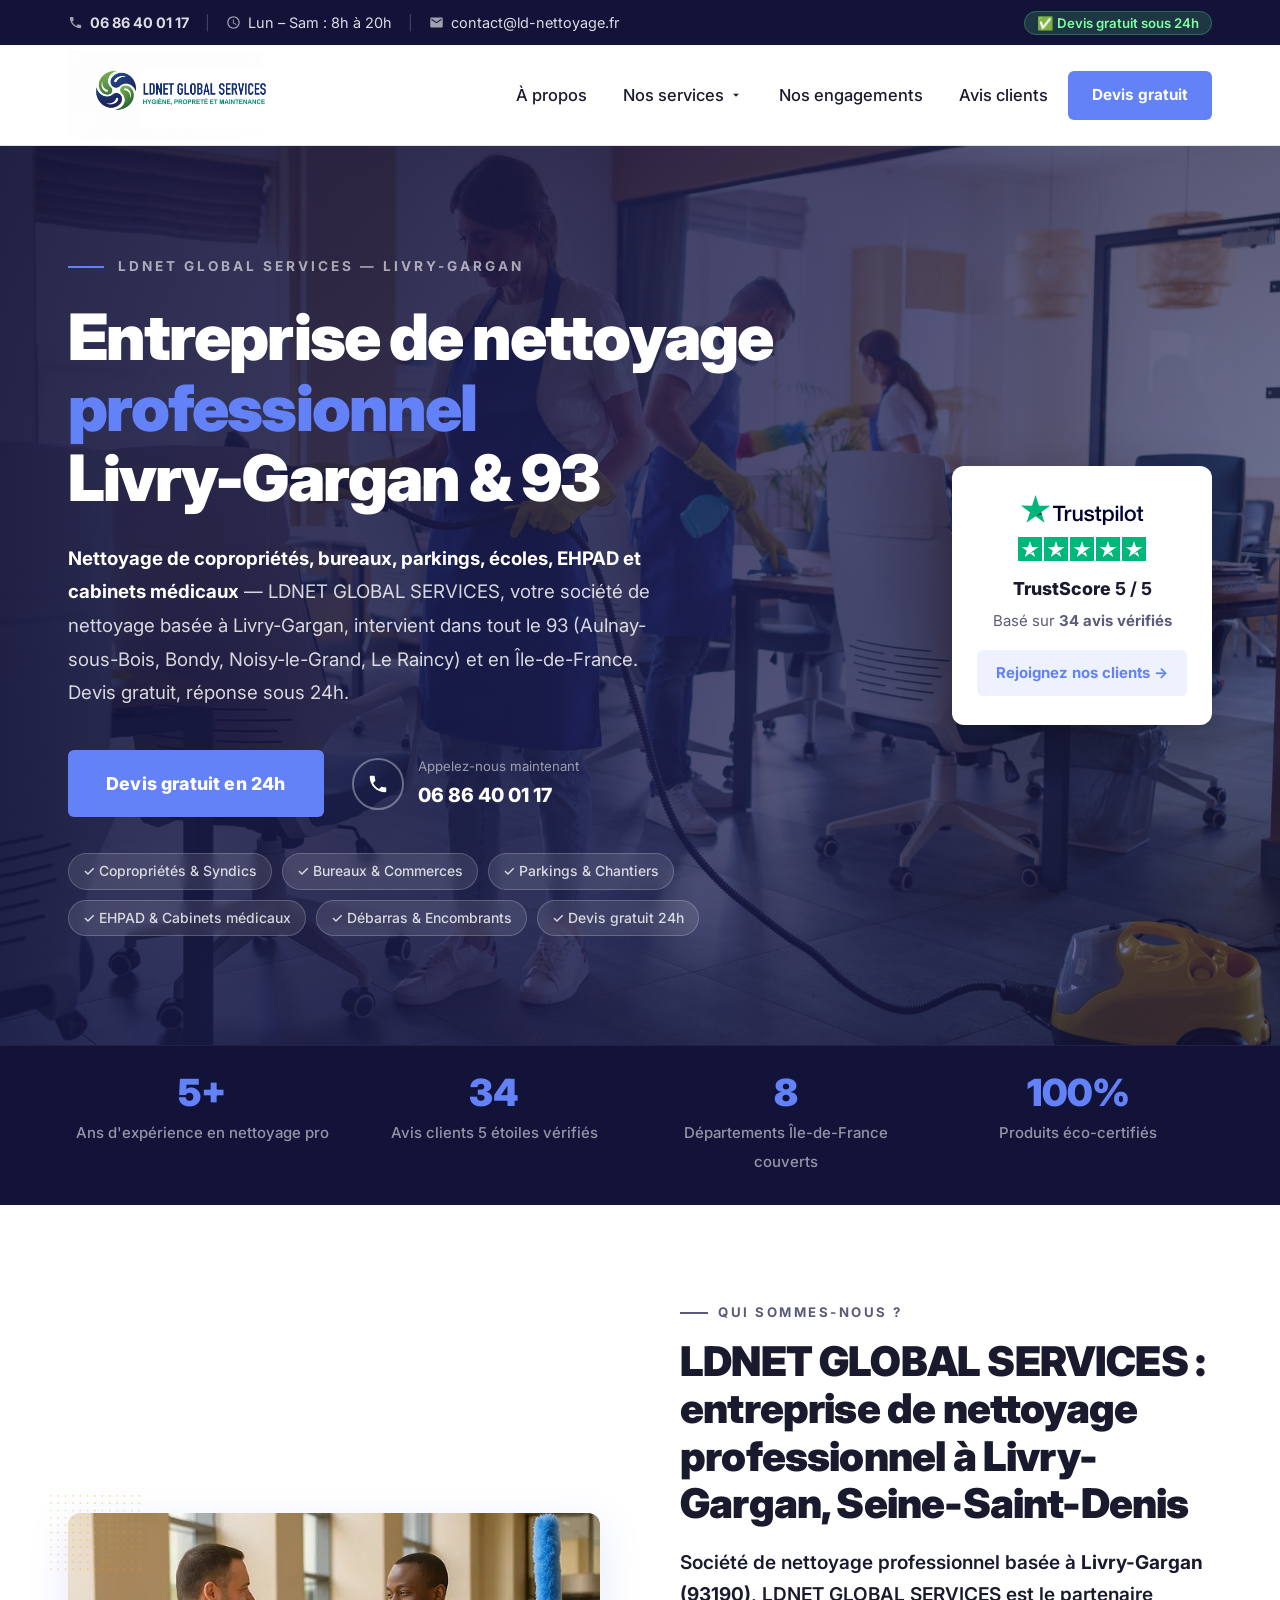
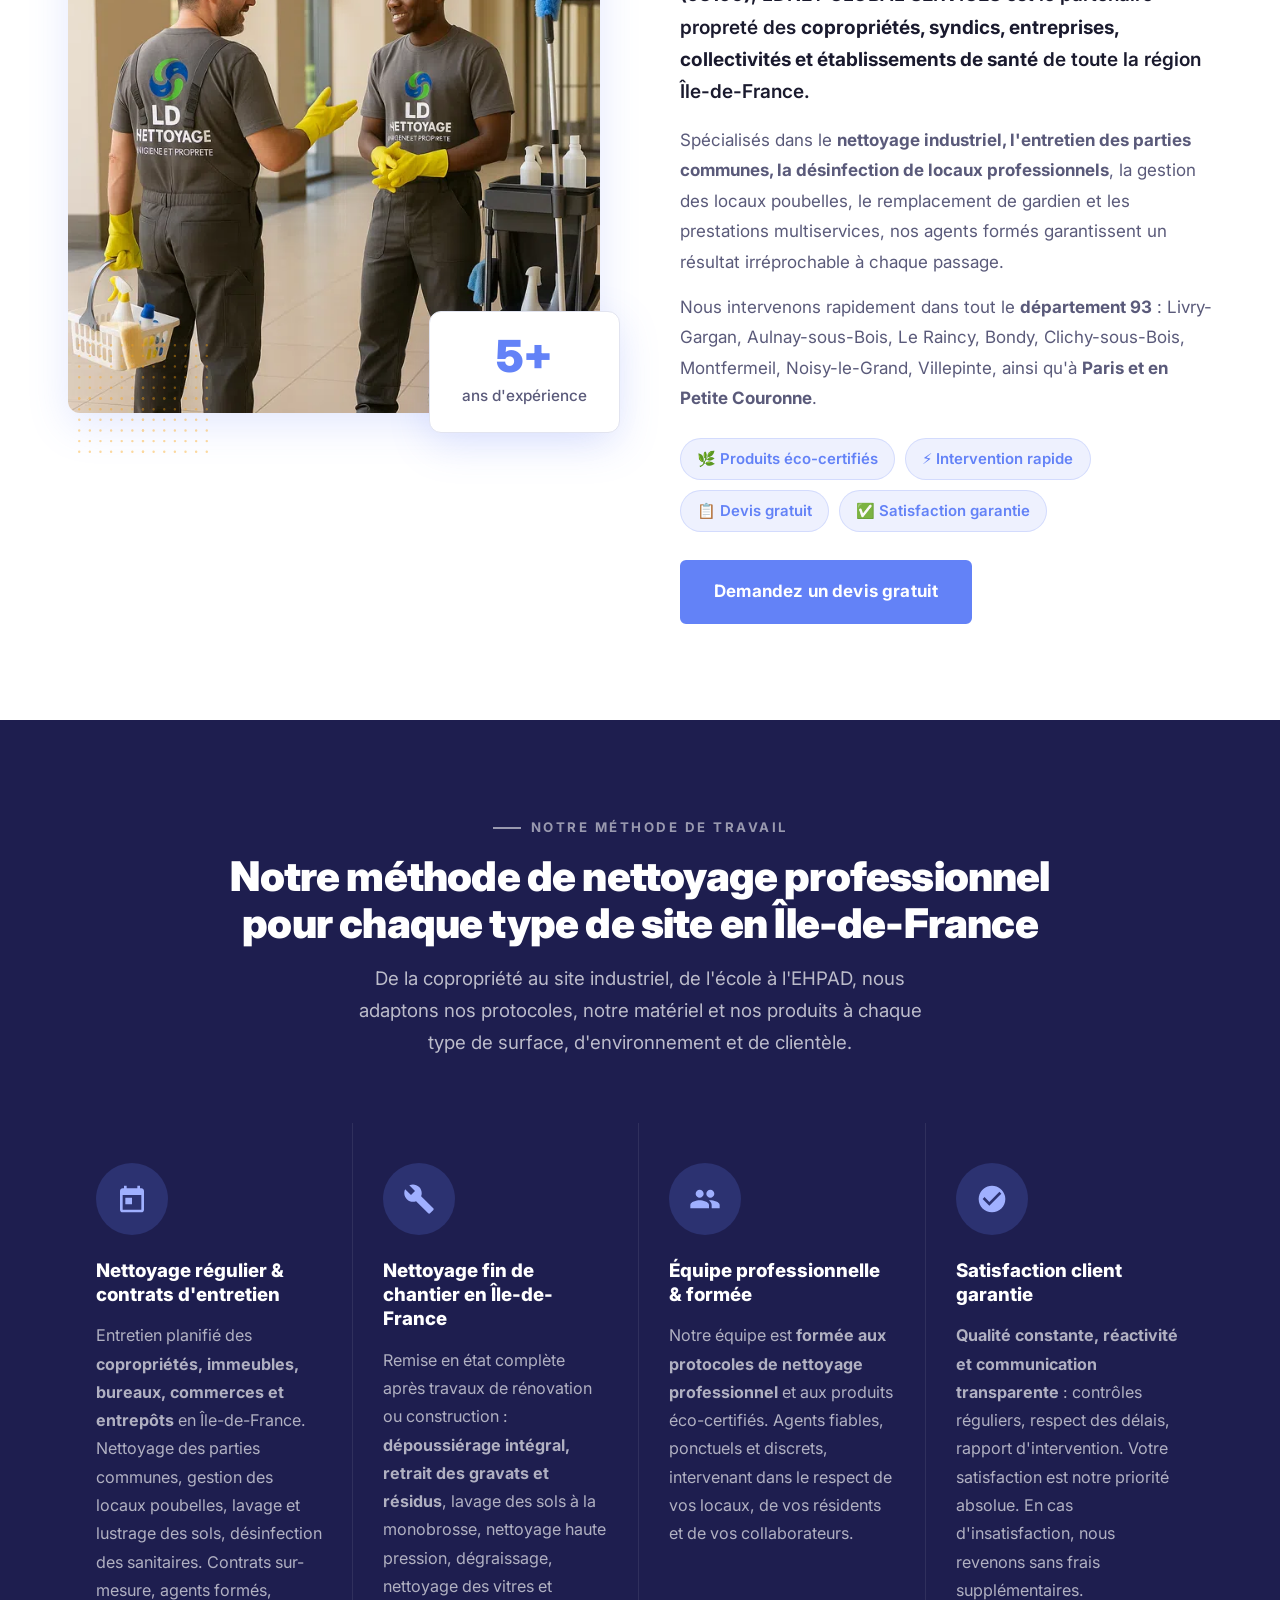
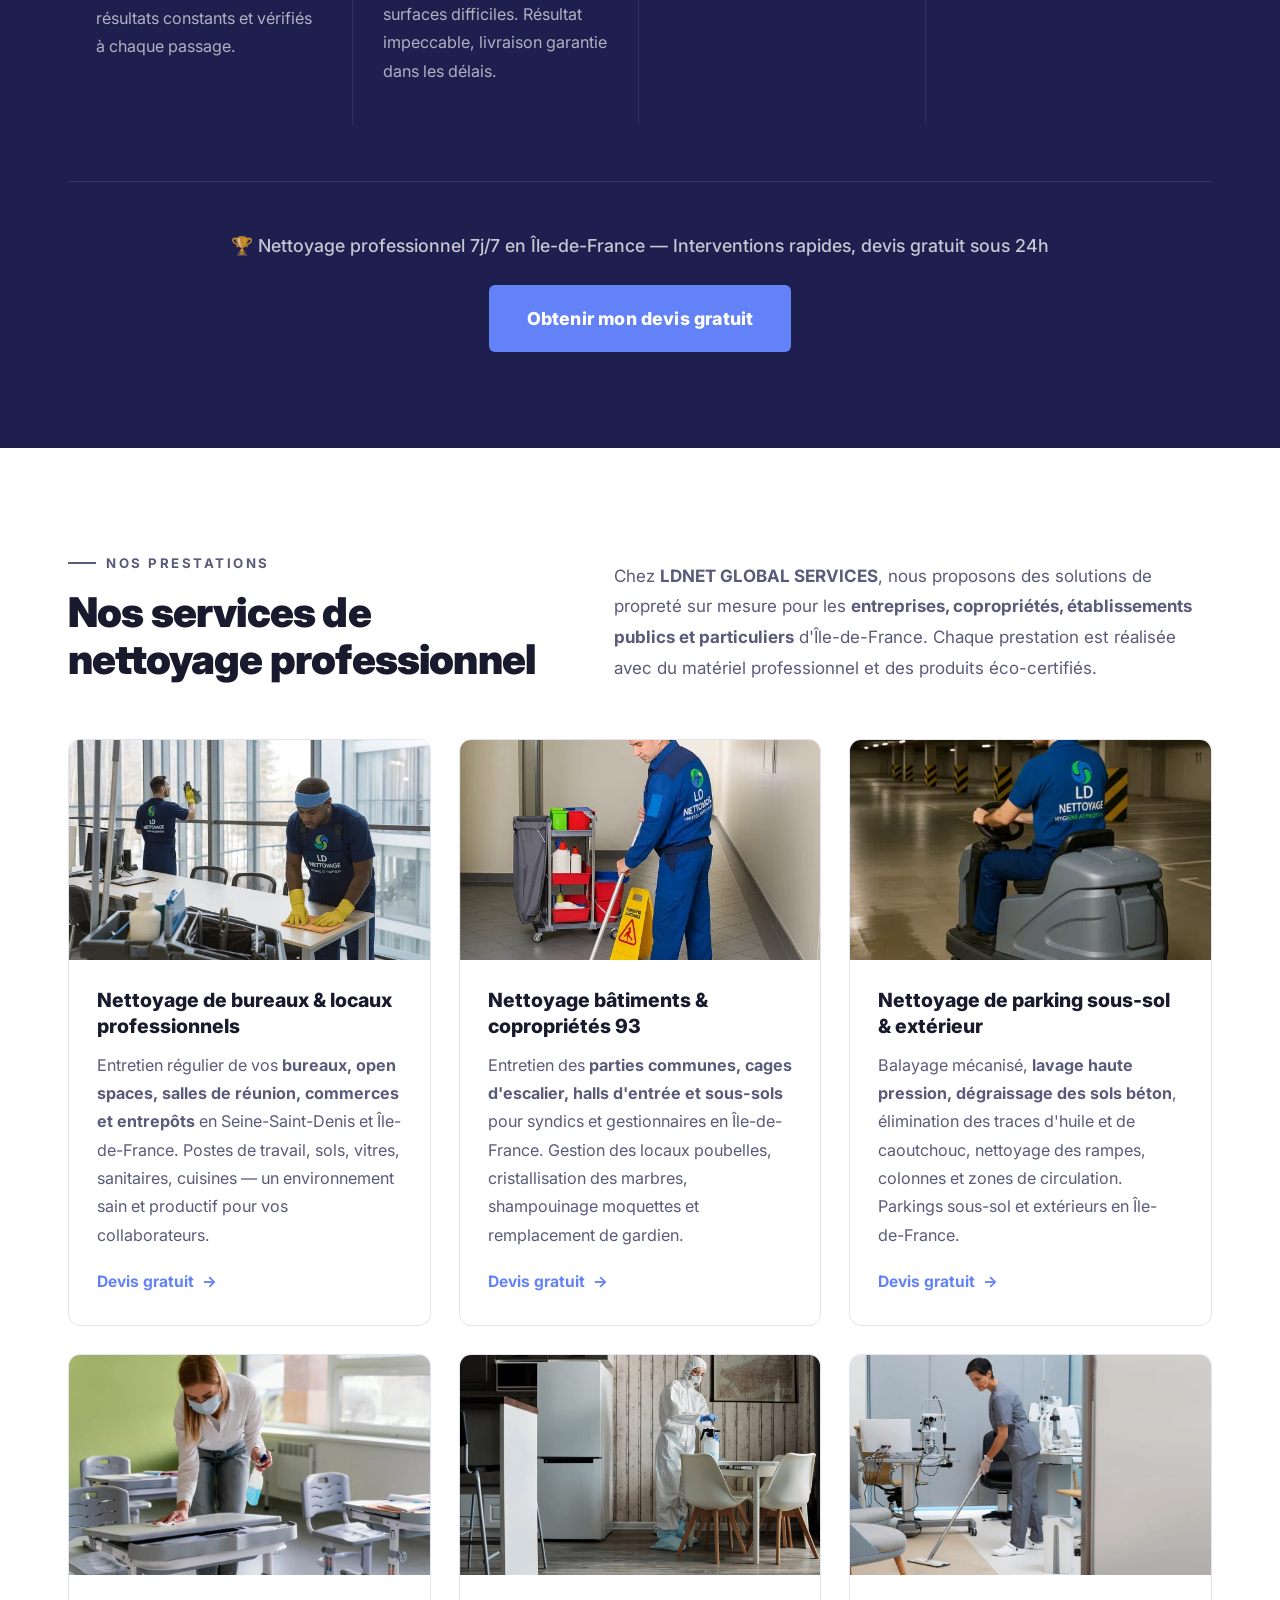
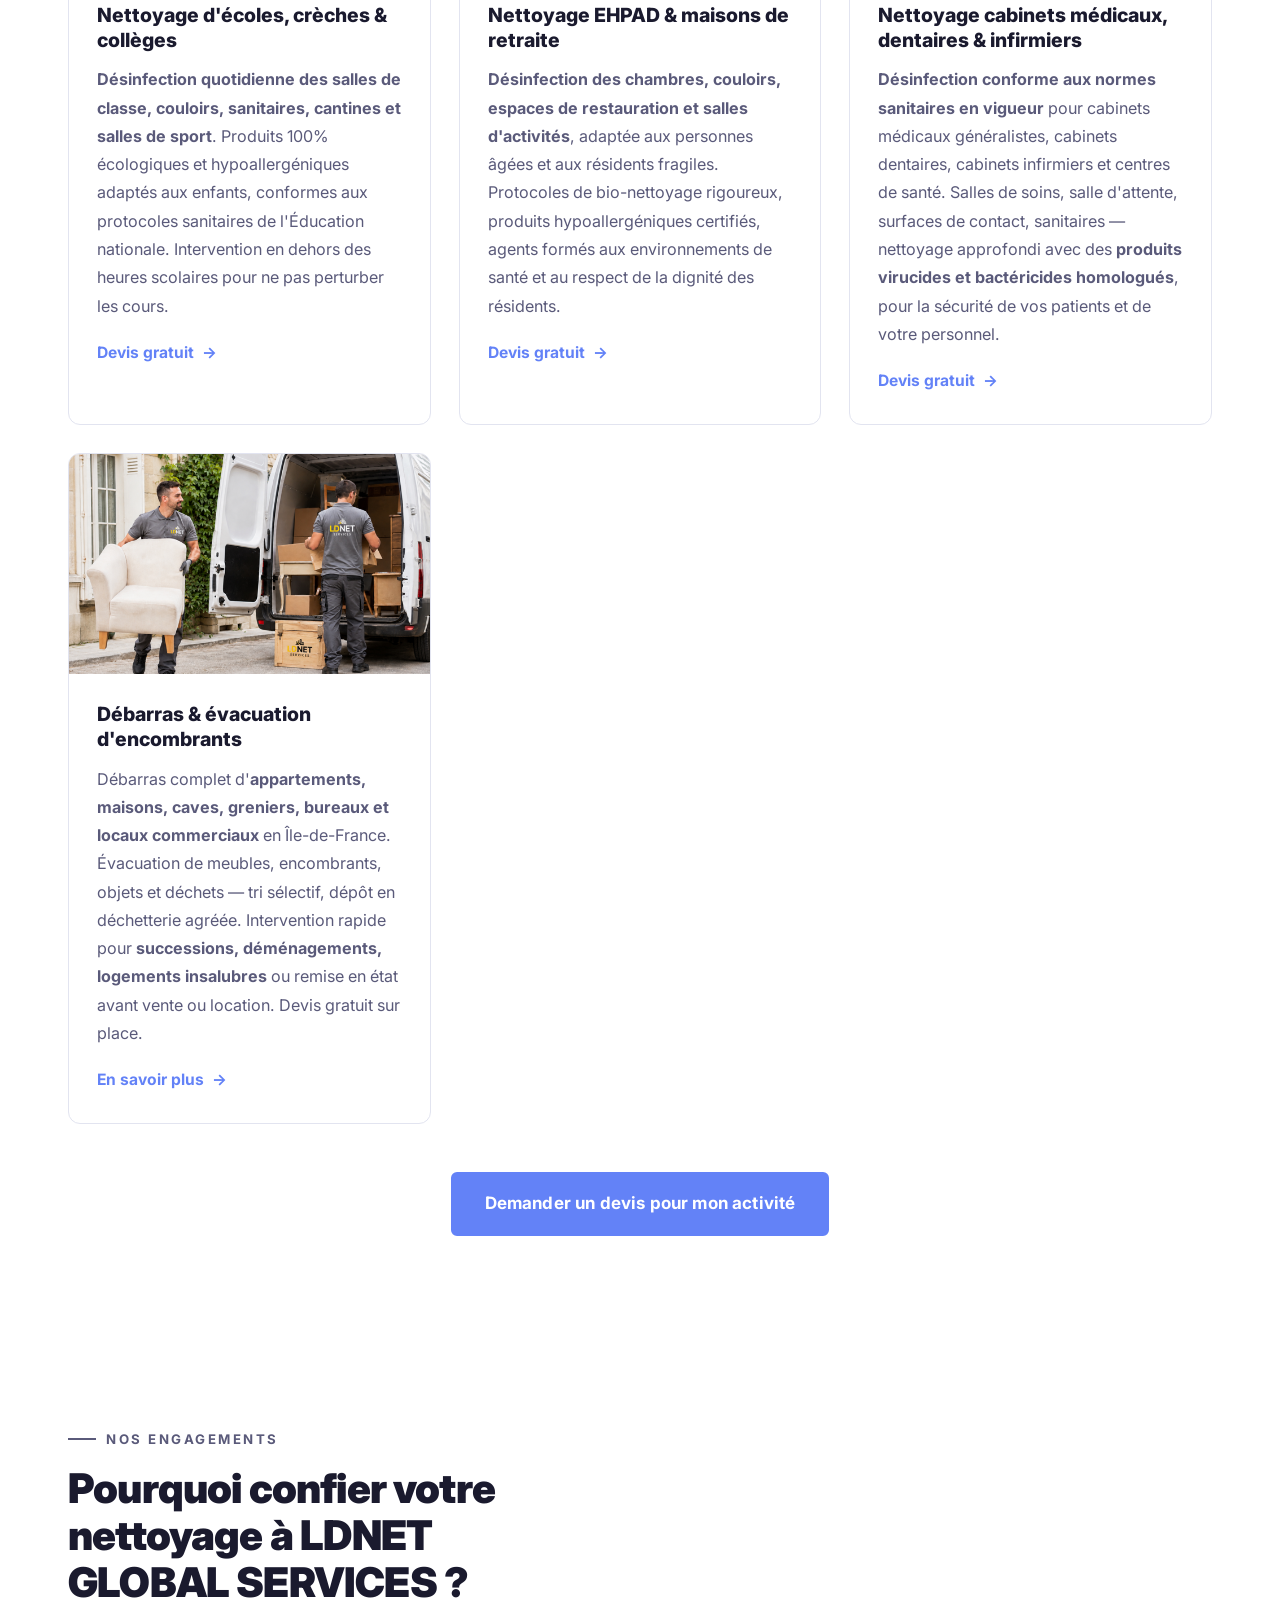
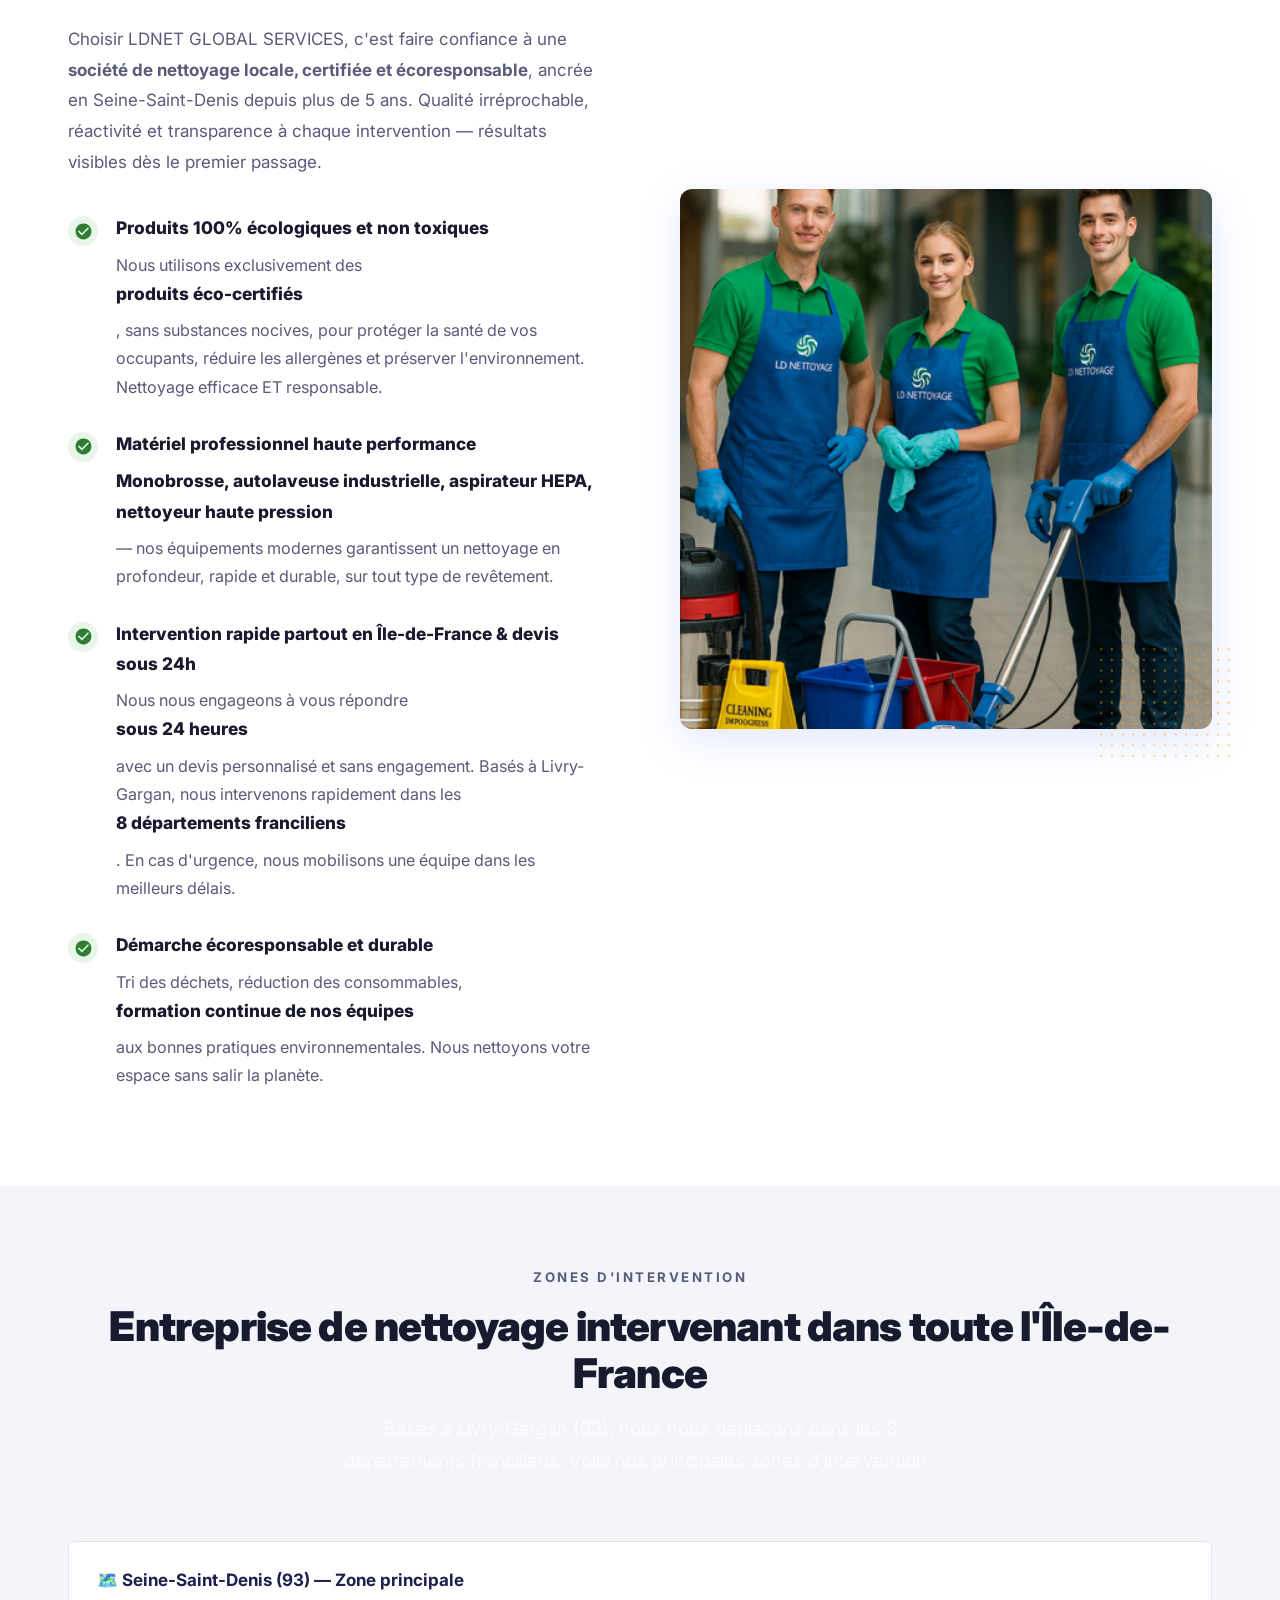
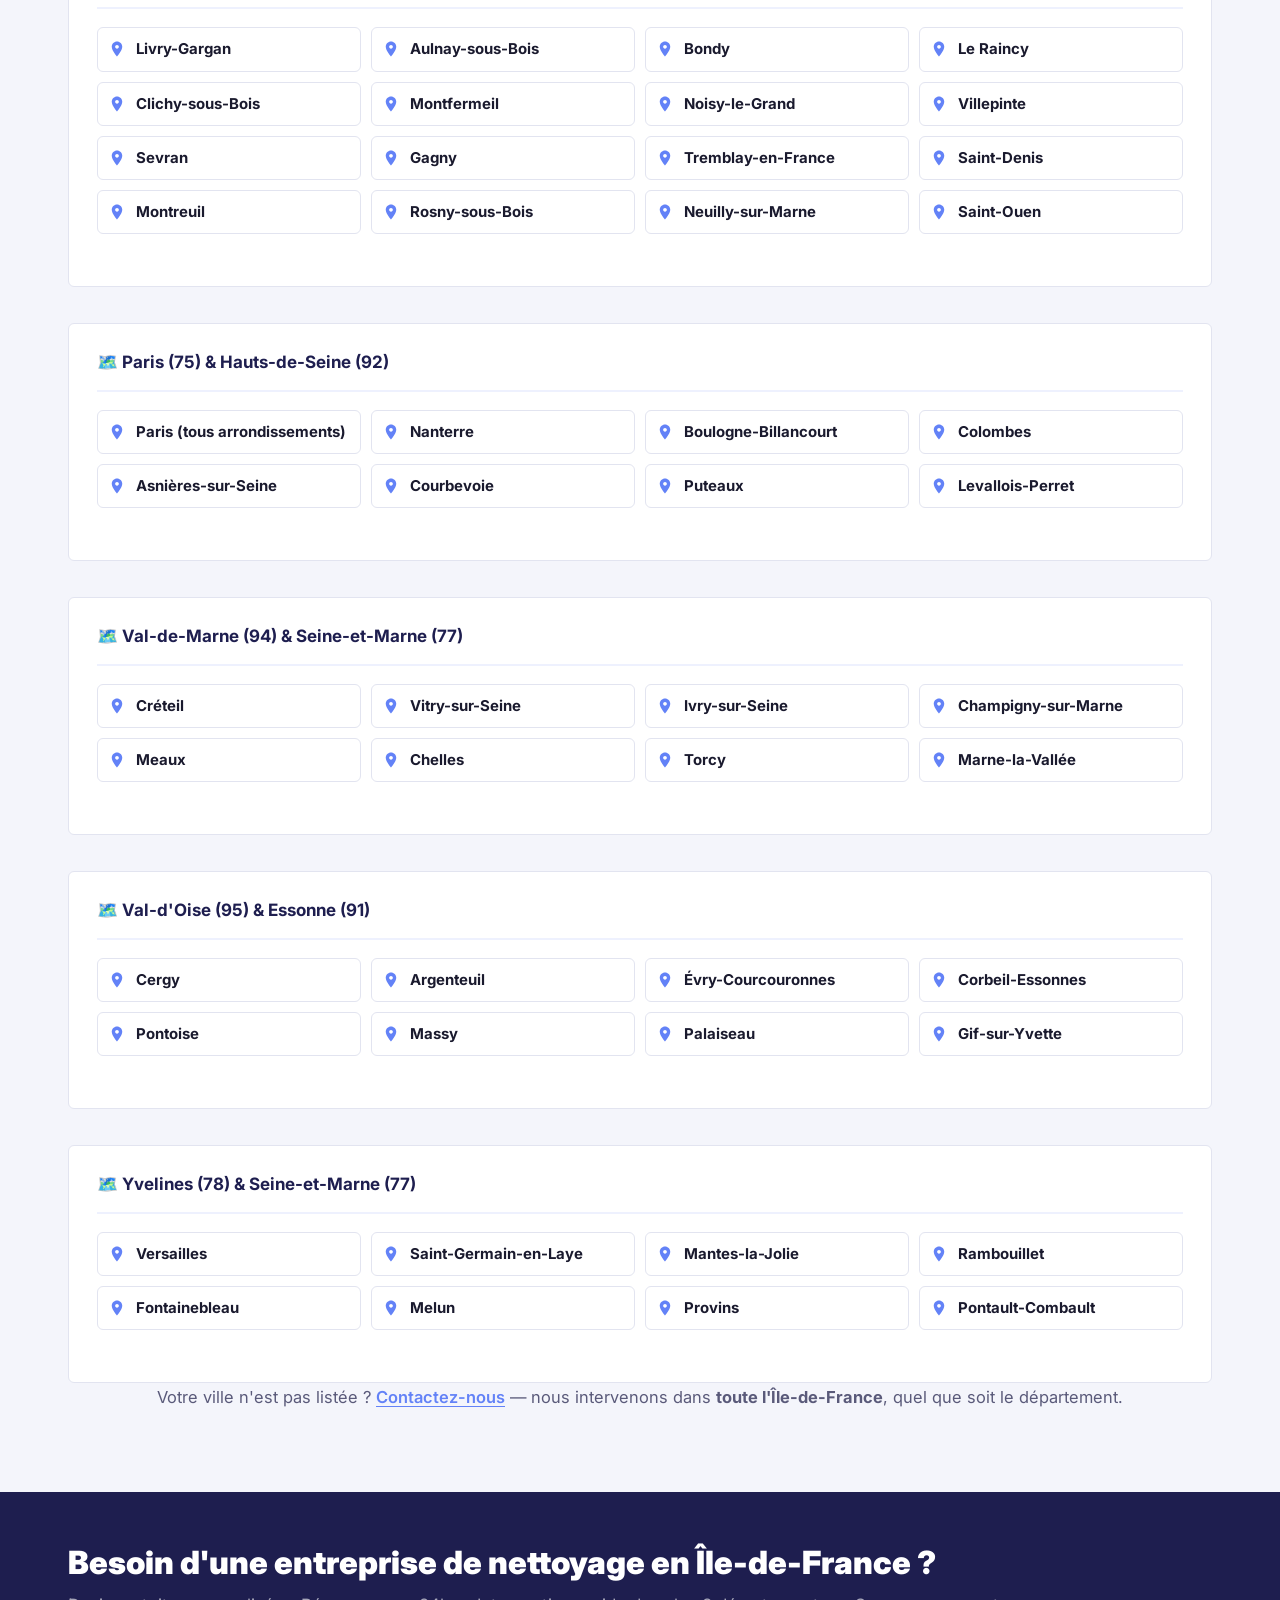
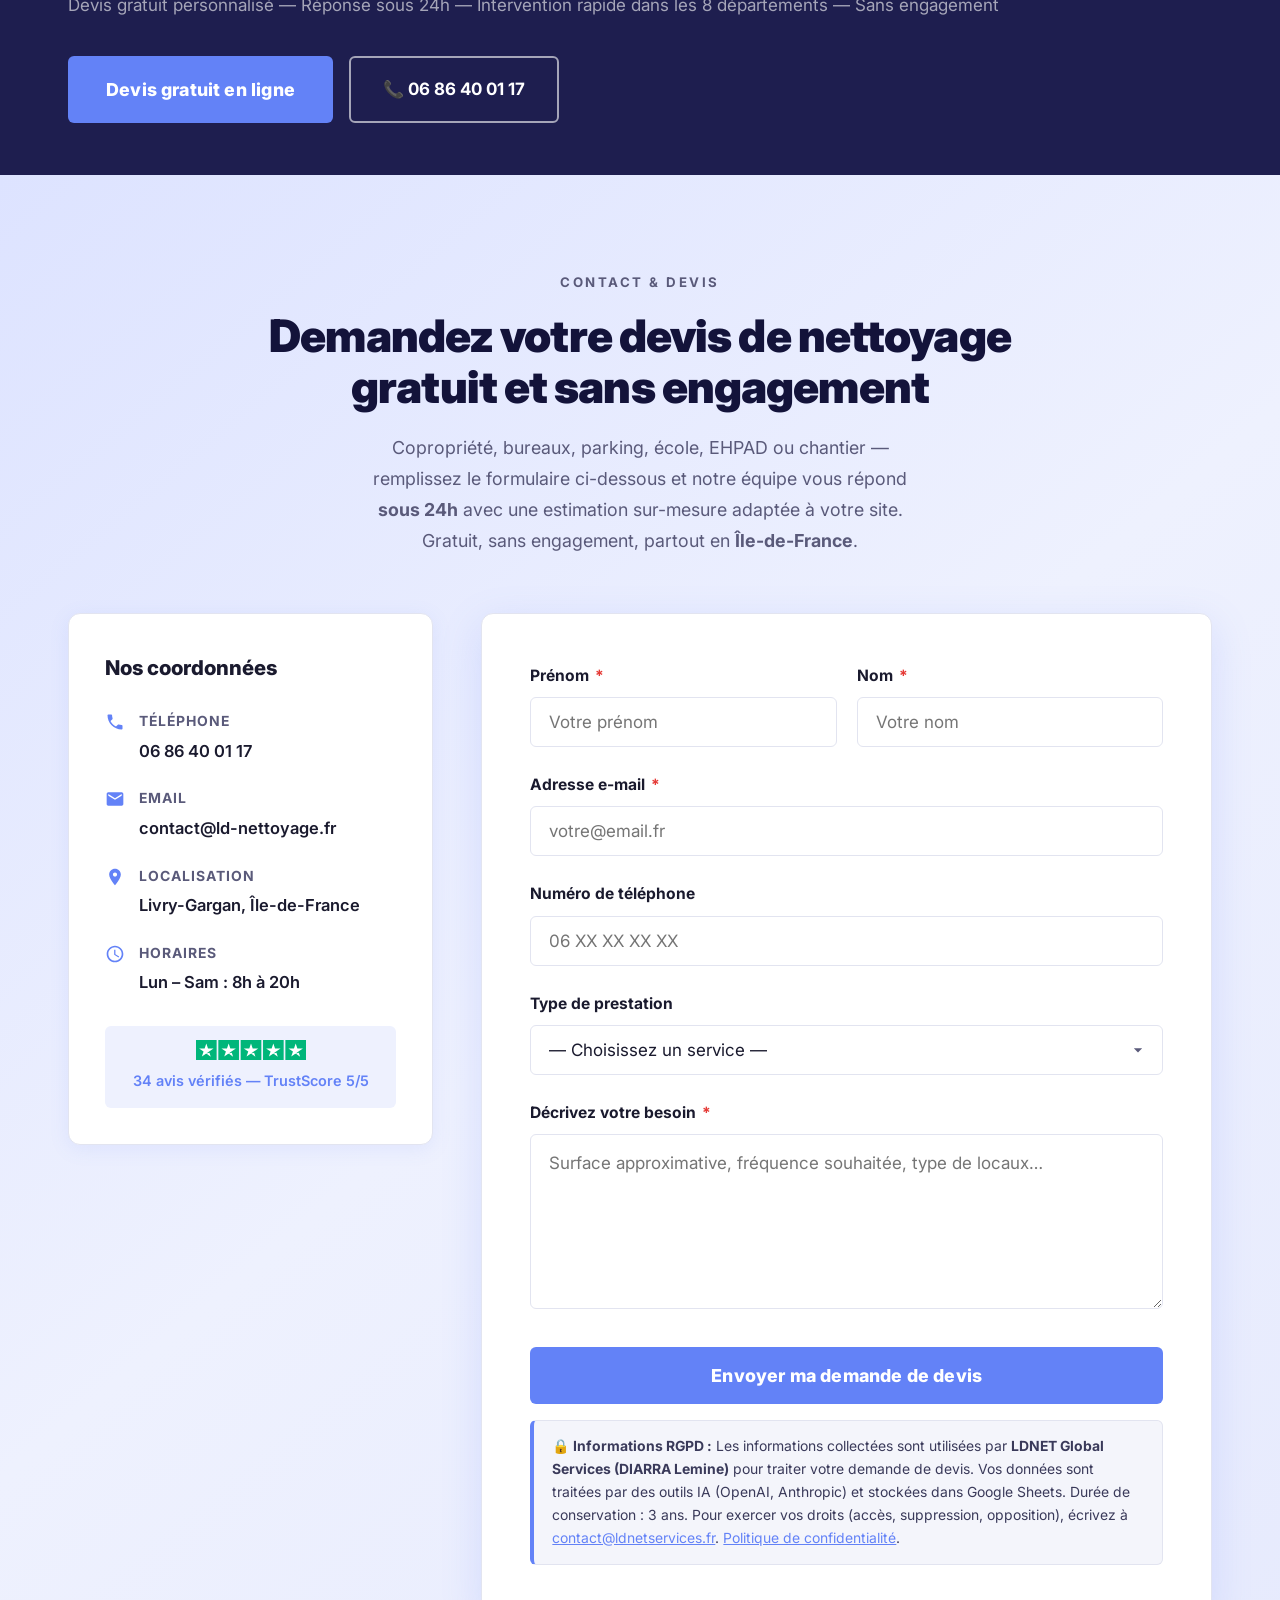
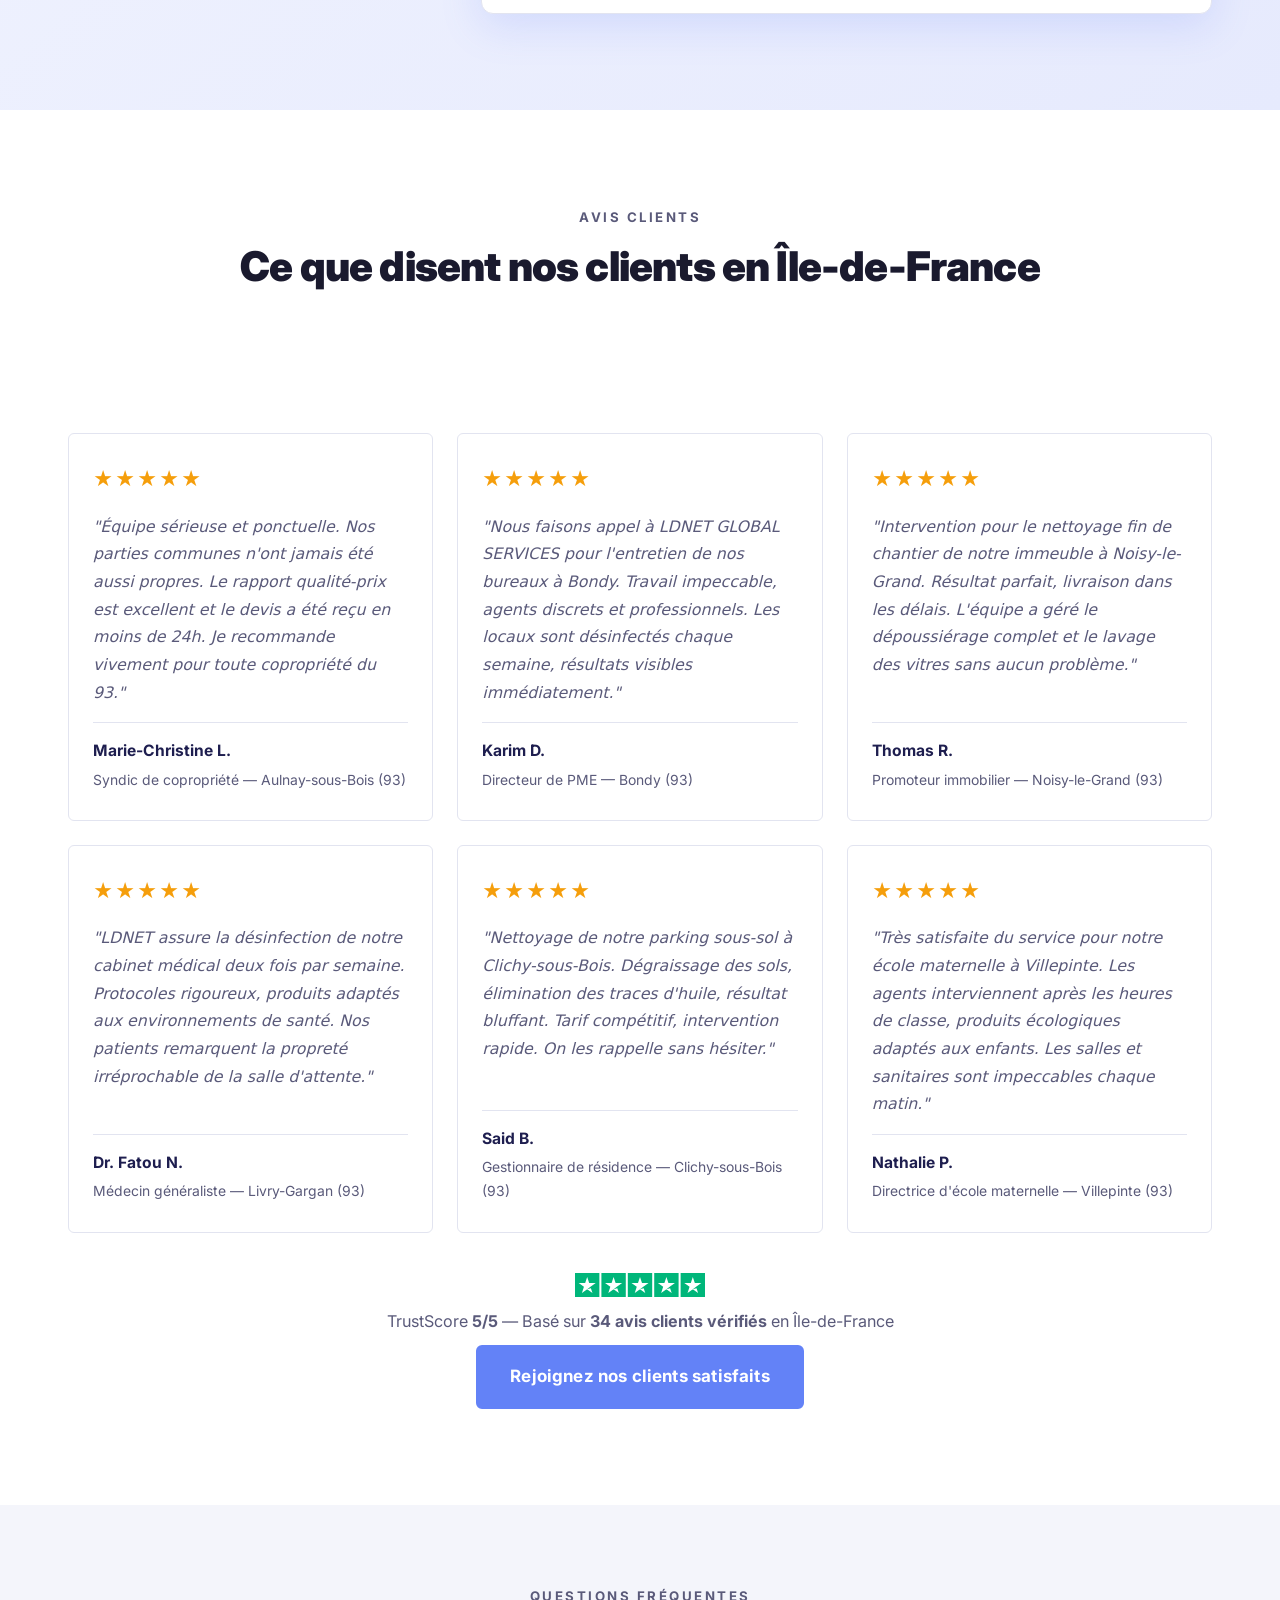
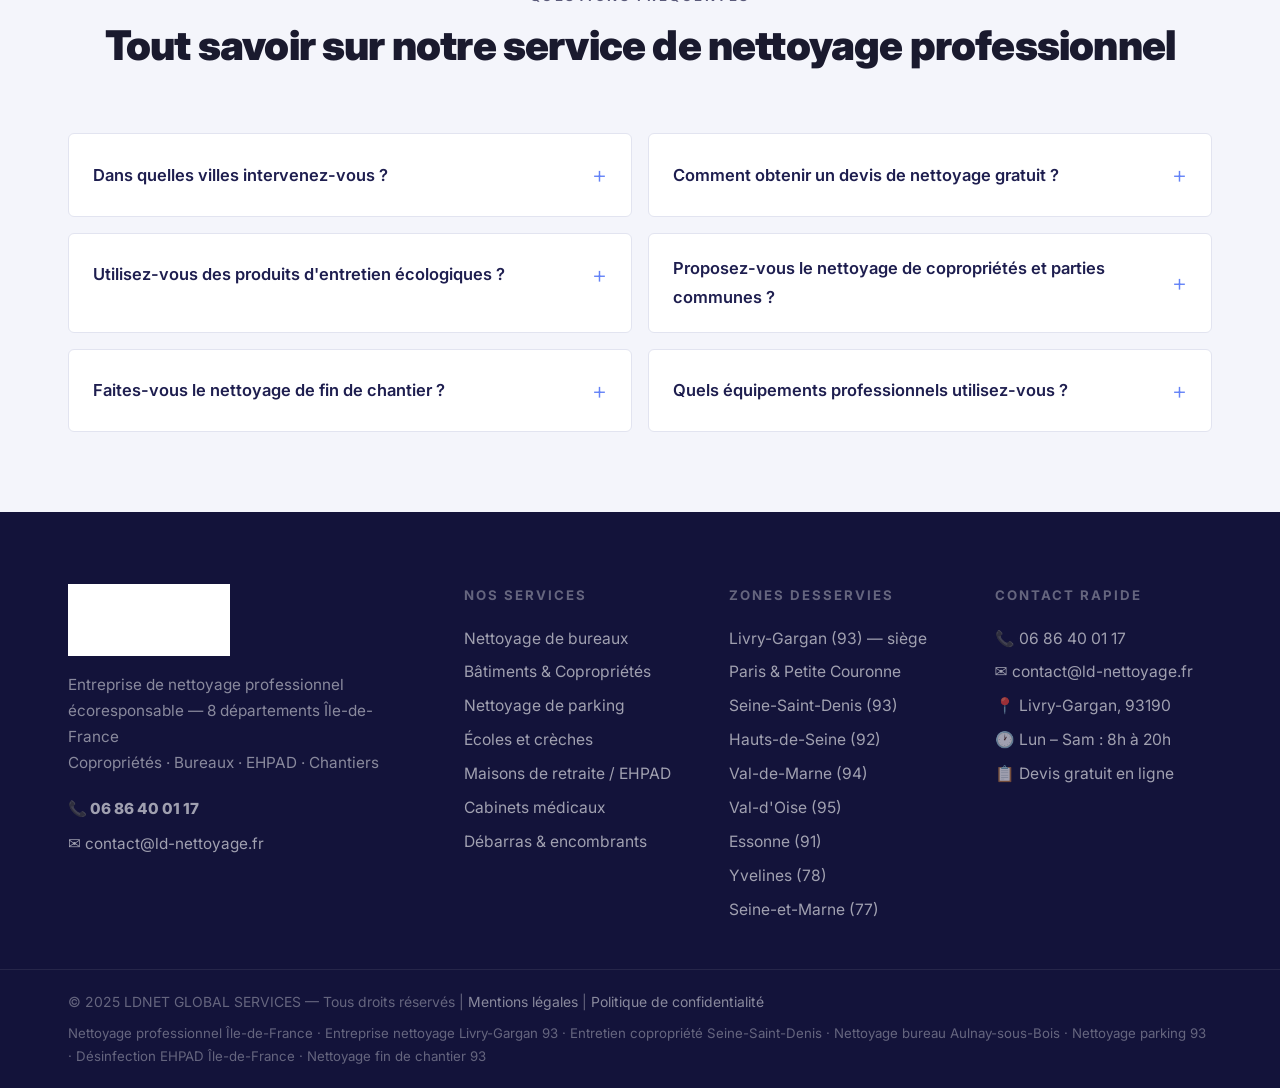
==== commit 0a7c88ef: "Add files via upload" ====
--- a/index.html
+++ b/index.html
@@ -119,7 +119,7 @@
           {"@type": "Offer", "itemOffered": {"@type": "Service", "name": "Nettoyage de maisons de retraite et EHPAD", "description": "Désinfection des chambres et espaces communs adaptée aux personnes fragiles."}},
           {"@type": "Offer", "itemOffered": {"@type": "Service", "name": "Nettoyage de cabinets médicaux et dentaires", "description": "Nettoyage et désinfection conforme aux normes sanitaires pour professionnels de santé."}},
           {"@type": "Offer", "itemOffered": {"@type": "Service", "name": "Nettoyage fin de chantier", "description": "Remise en état après travaux : dépoussiérage, retrait de gravats, lavage sol, nettoyage vitres."}},
-          {"@type": "Offer", "itemOffered": {"@type": "Service", "name": "Débarras et évacuation d'encombrants", "description": "Débarras d'appartements, caves, bureaux et locaux. Évacuation meubles et encombrants, tri sélectif, dépôt en déchetterie. Successions, déménagements, logements insalubres."}}
+          {"@type": "Offer", "itemOffered": {"@type": "Service", "name": "Débarras et évacuation d'encombrants", "description": "Débarras d'appartements, caves, bureaux et locaux. Évacuation meubles et encombrants, tri sélectif, dépôt en déchetterie. Successions, déménagements, logements insalubres.", "url": "https://ldnetservices.fr/debarras"}}
         ]
       }
     },
@@ -213,7 +213,7 @@
               <li role="menuitem"><a href="#service-ecoles">🏫 Écoles et crèches</a></li>
               <li role="menuitem"><a href="#service-ehpad">🏥 Maisons de retraite</a></li>
               <li role="menuitem"><a href="#service-medical">⚕️ Cabinets médicaux</a></li>
-              <li role="menuitem"><a href="#service-debarras">🗑️ Débarras & évacuation</a></li>
+              <li role="menuitem"><a href="/debarras">🗑️ Débarras & évacuation</a></li>
             </ul>
           </li>
           <li><a href="#why" class="nav__link">Nos engagements</a></li>
@@ -444,7 +444,7 @@
           <div class="service-card__body">
             <h3>Débarras & évacuation d'encombrants</h3>
             <p>Débarras complet d'<strong>appartements, maisons, caves, greniers, bureaux et locaux commerciaux</strong> en Île-de-France. Évacuation de meubles, encombrants, objets et déchets — tri sélectif, dépôt en déchetterie agréée. Intervention rapide pour <strong>successions, déménagements, logements insalubres</strong> ou remise en état avant vente ou location. Devis gratuit sur place.</p>
-            <a href="#devis" class="service-card__link">Devis gratuit <span class="service-card__arrow" aria-hidden="true">→</span></a>
+            <a href="/debarras" class="service-card__link">En savoir plus <span class="service-card__arrow" aria-hidden="true">→</span></a>
           </div>
         </article>
 
@@ -858,7 +858,7 @@
           <li><a href="#service-ecoles">Écoles et crèches</a></li>
           <li><a href="#service-ehpad">Maisons de retraite / EHPAD</a></li>
           <li><a href="#service-medical">Cabinets médicaux</a></li>
-          <li><a href="#service-debarras">Débarras & encombrants</a></li>
+          <li><a href="/debarras">Débarras & encombrants</a></li>
         </ul>
       </div>
       <div class="footer__col">
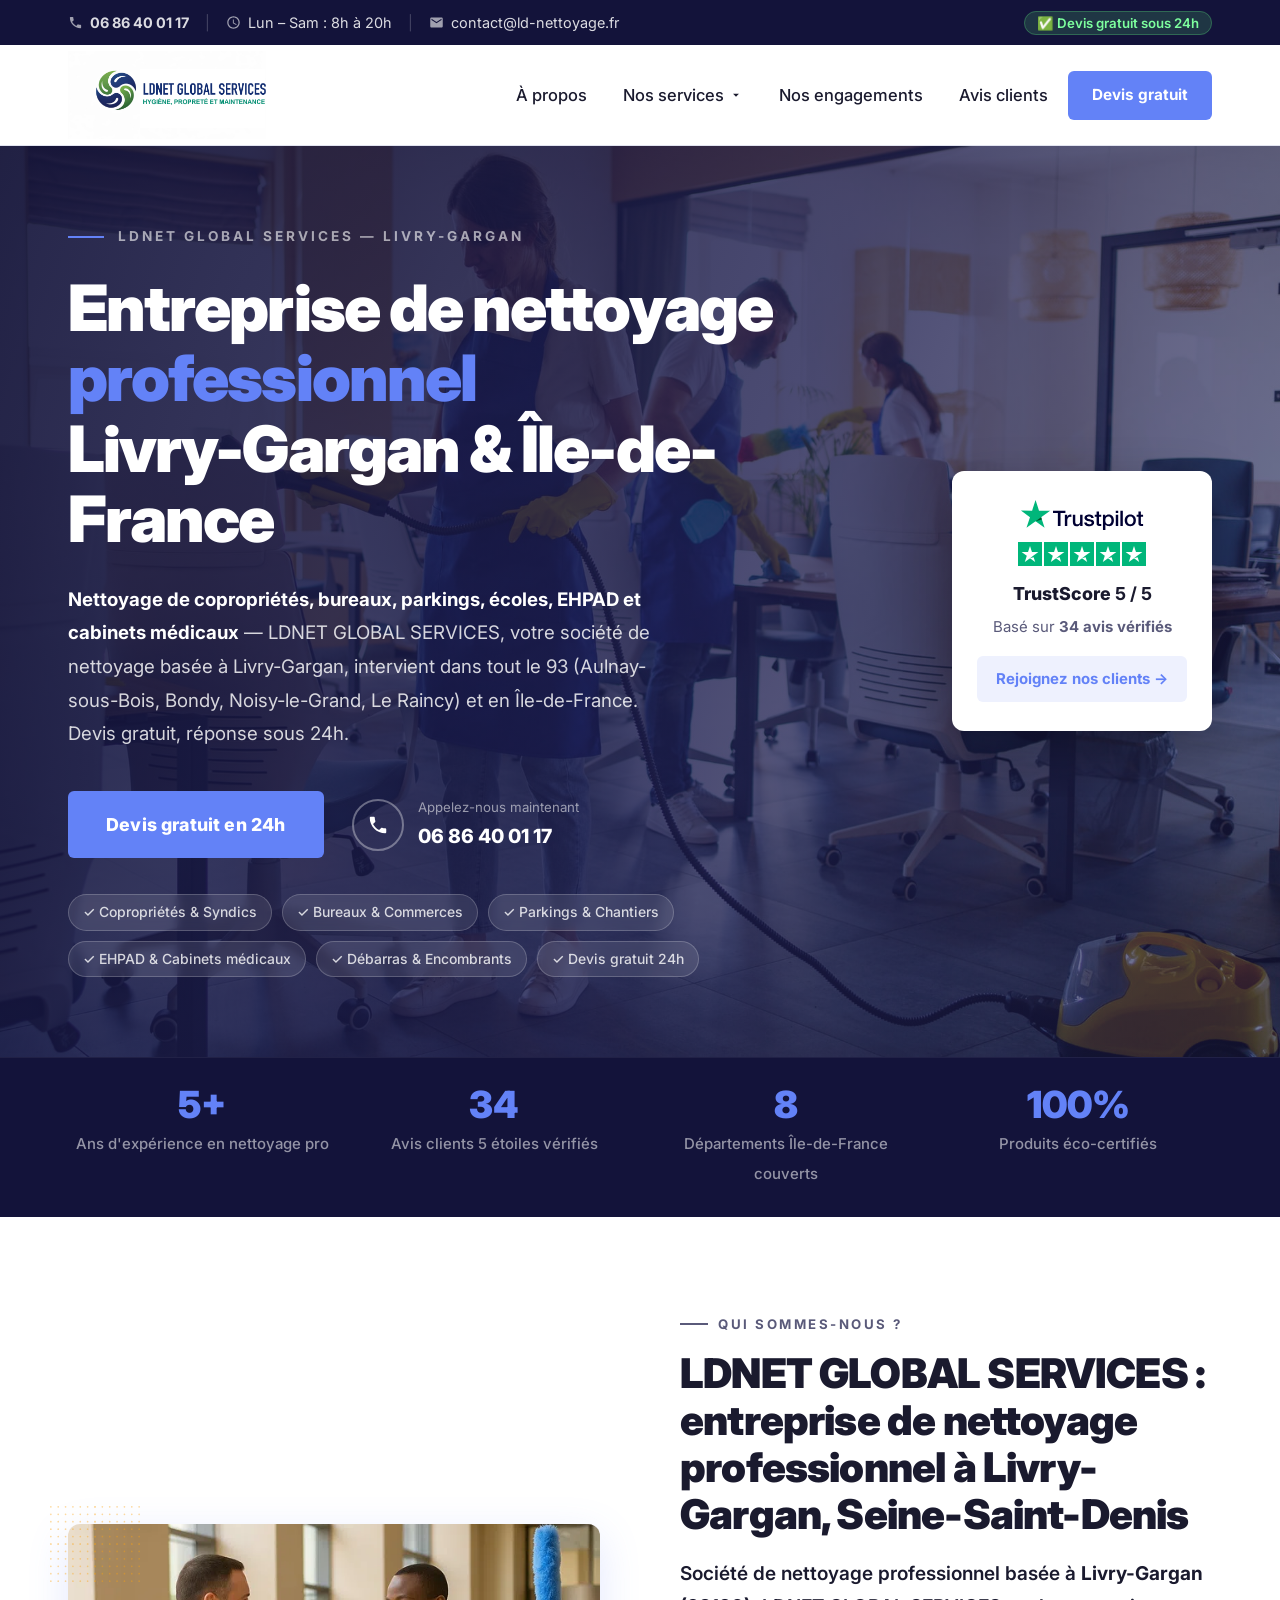
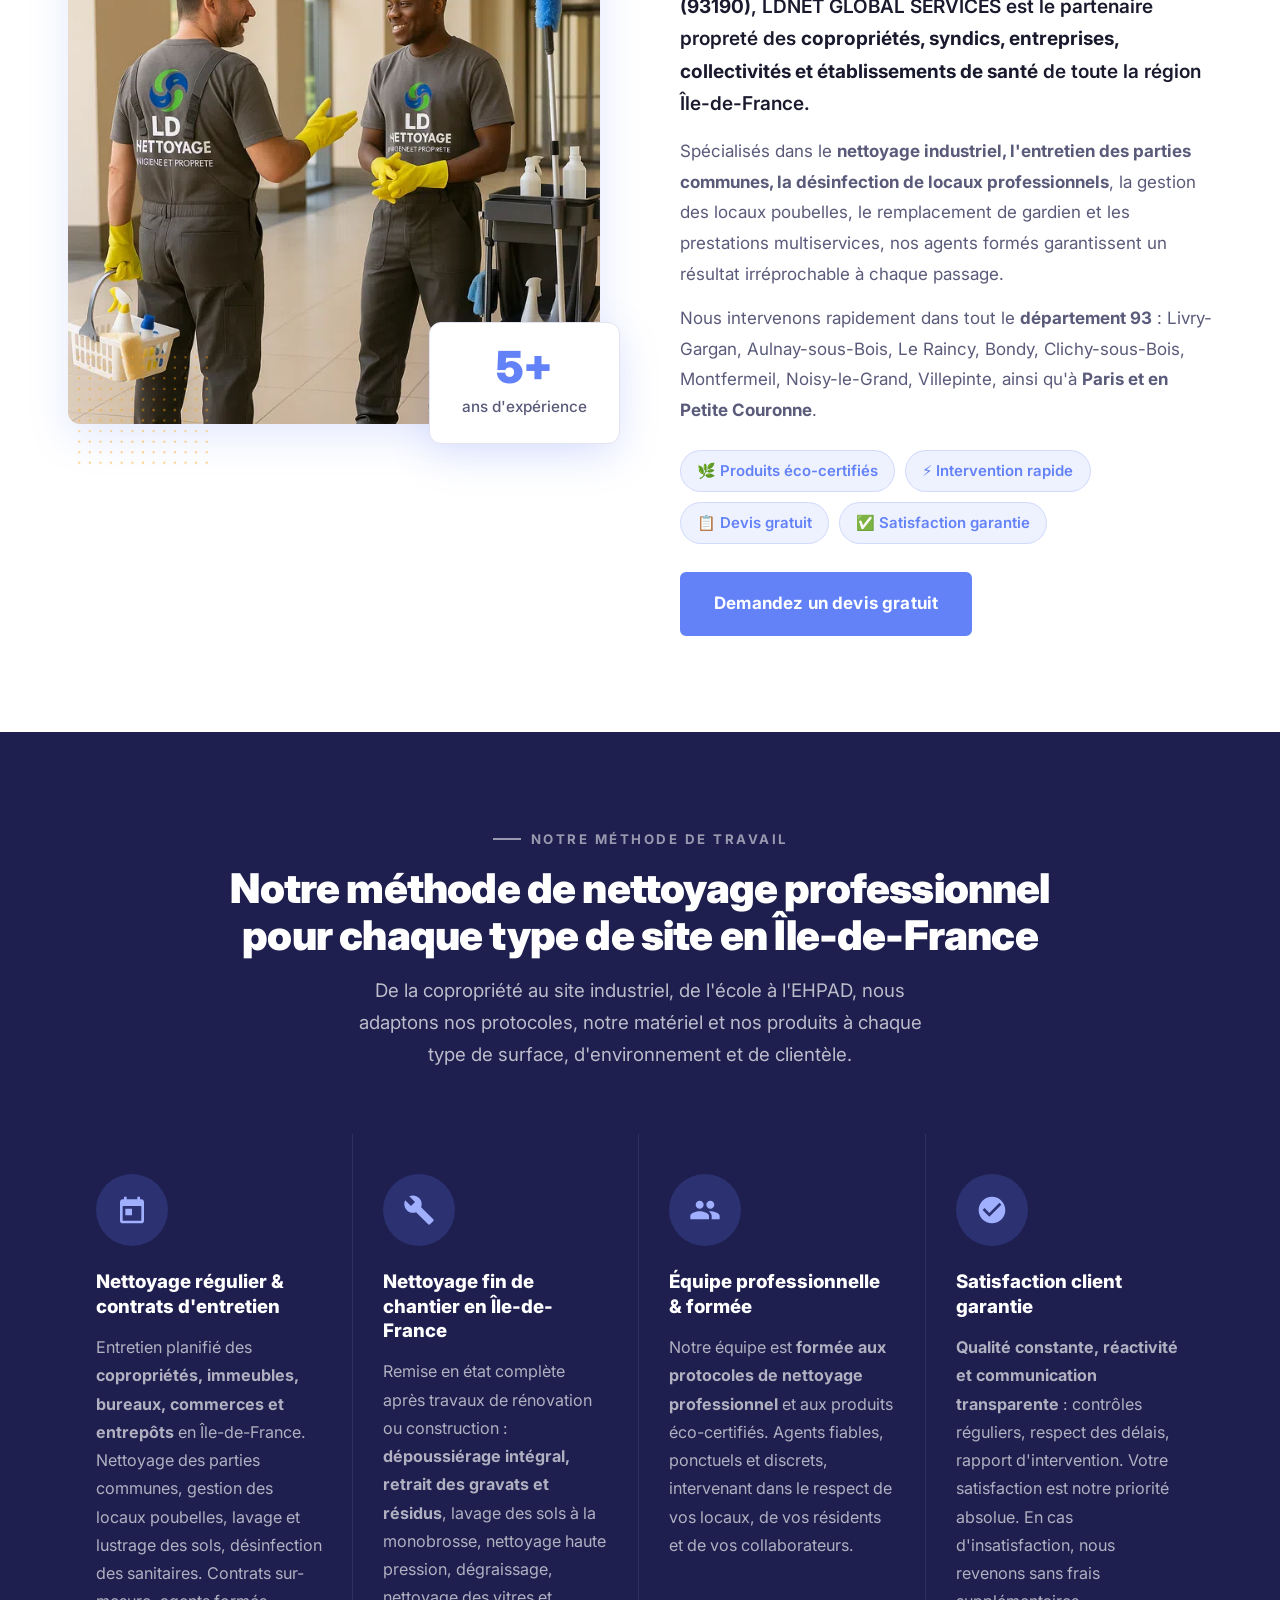
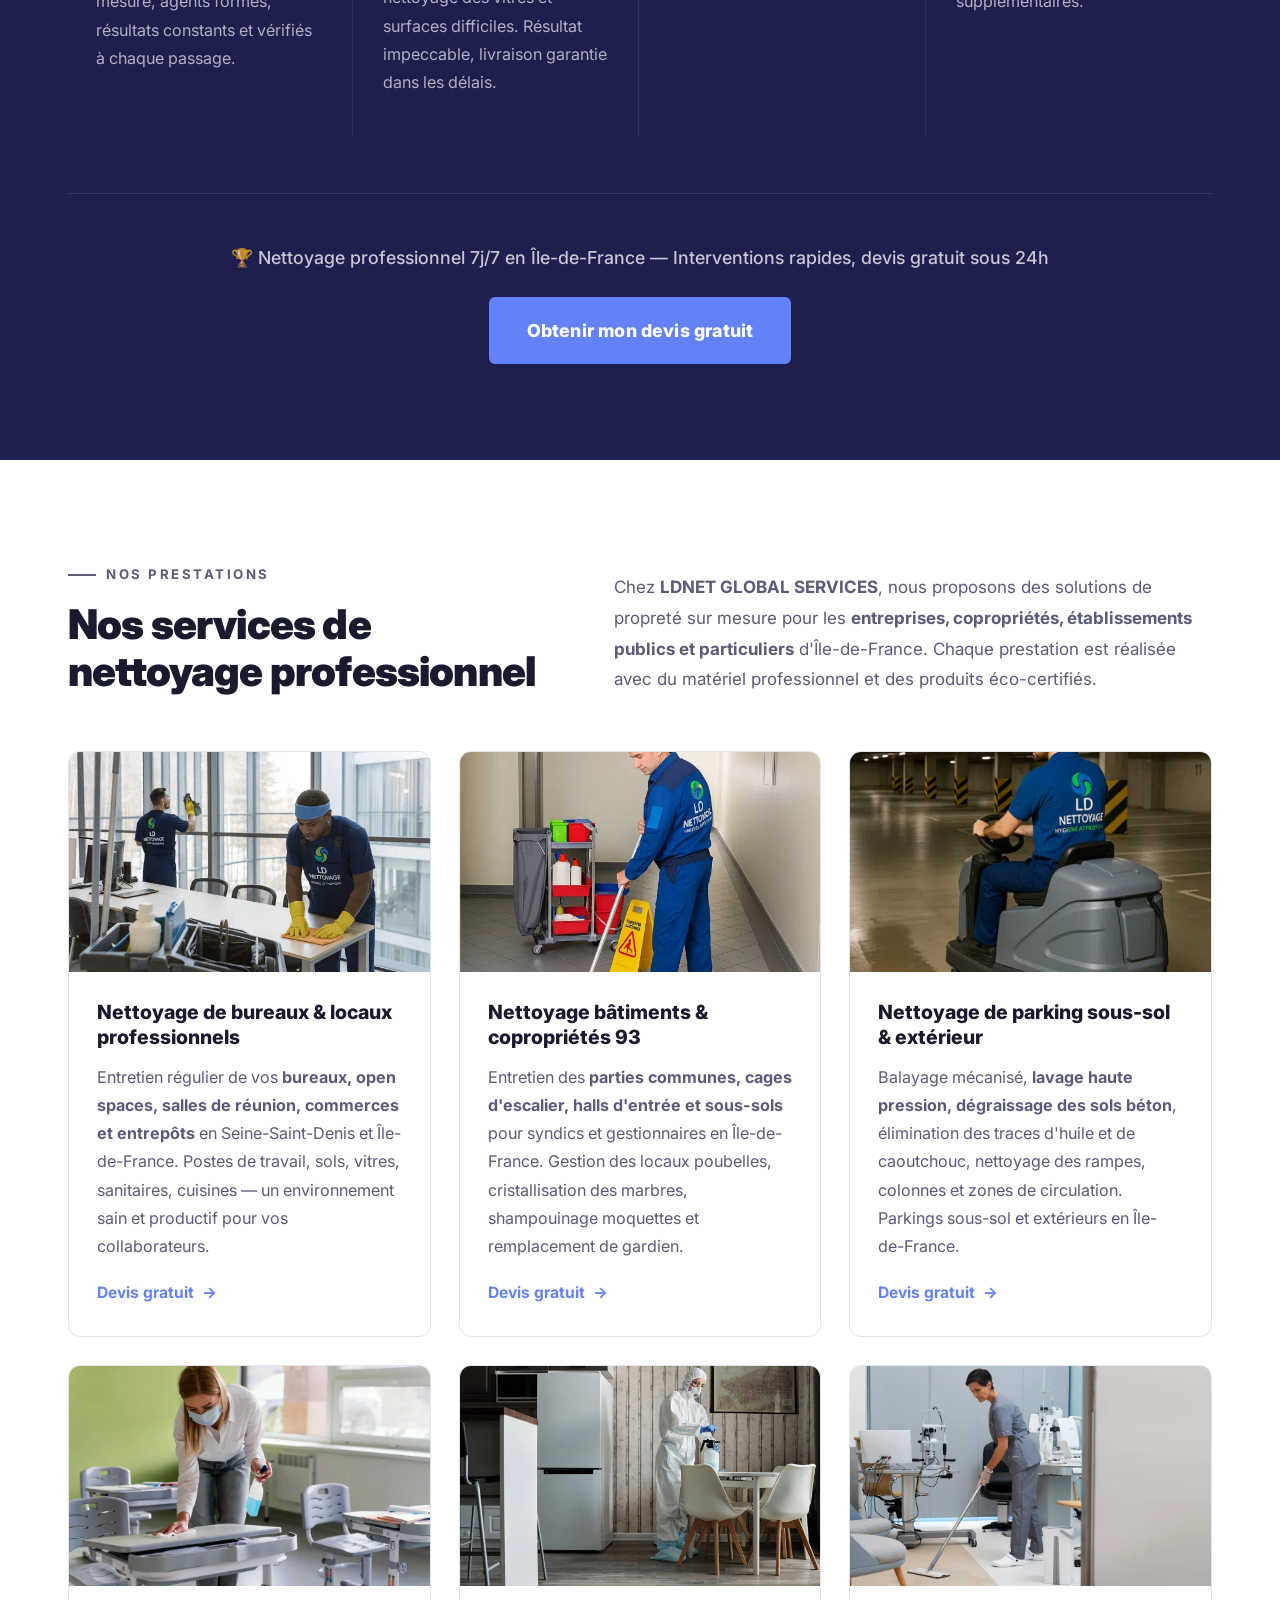
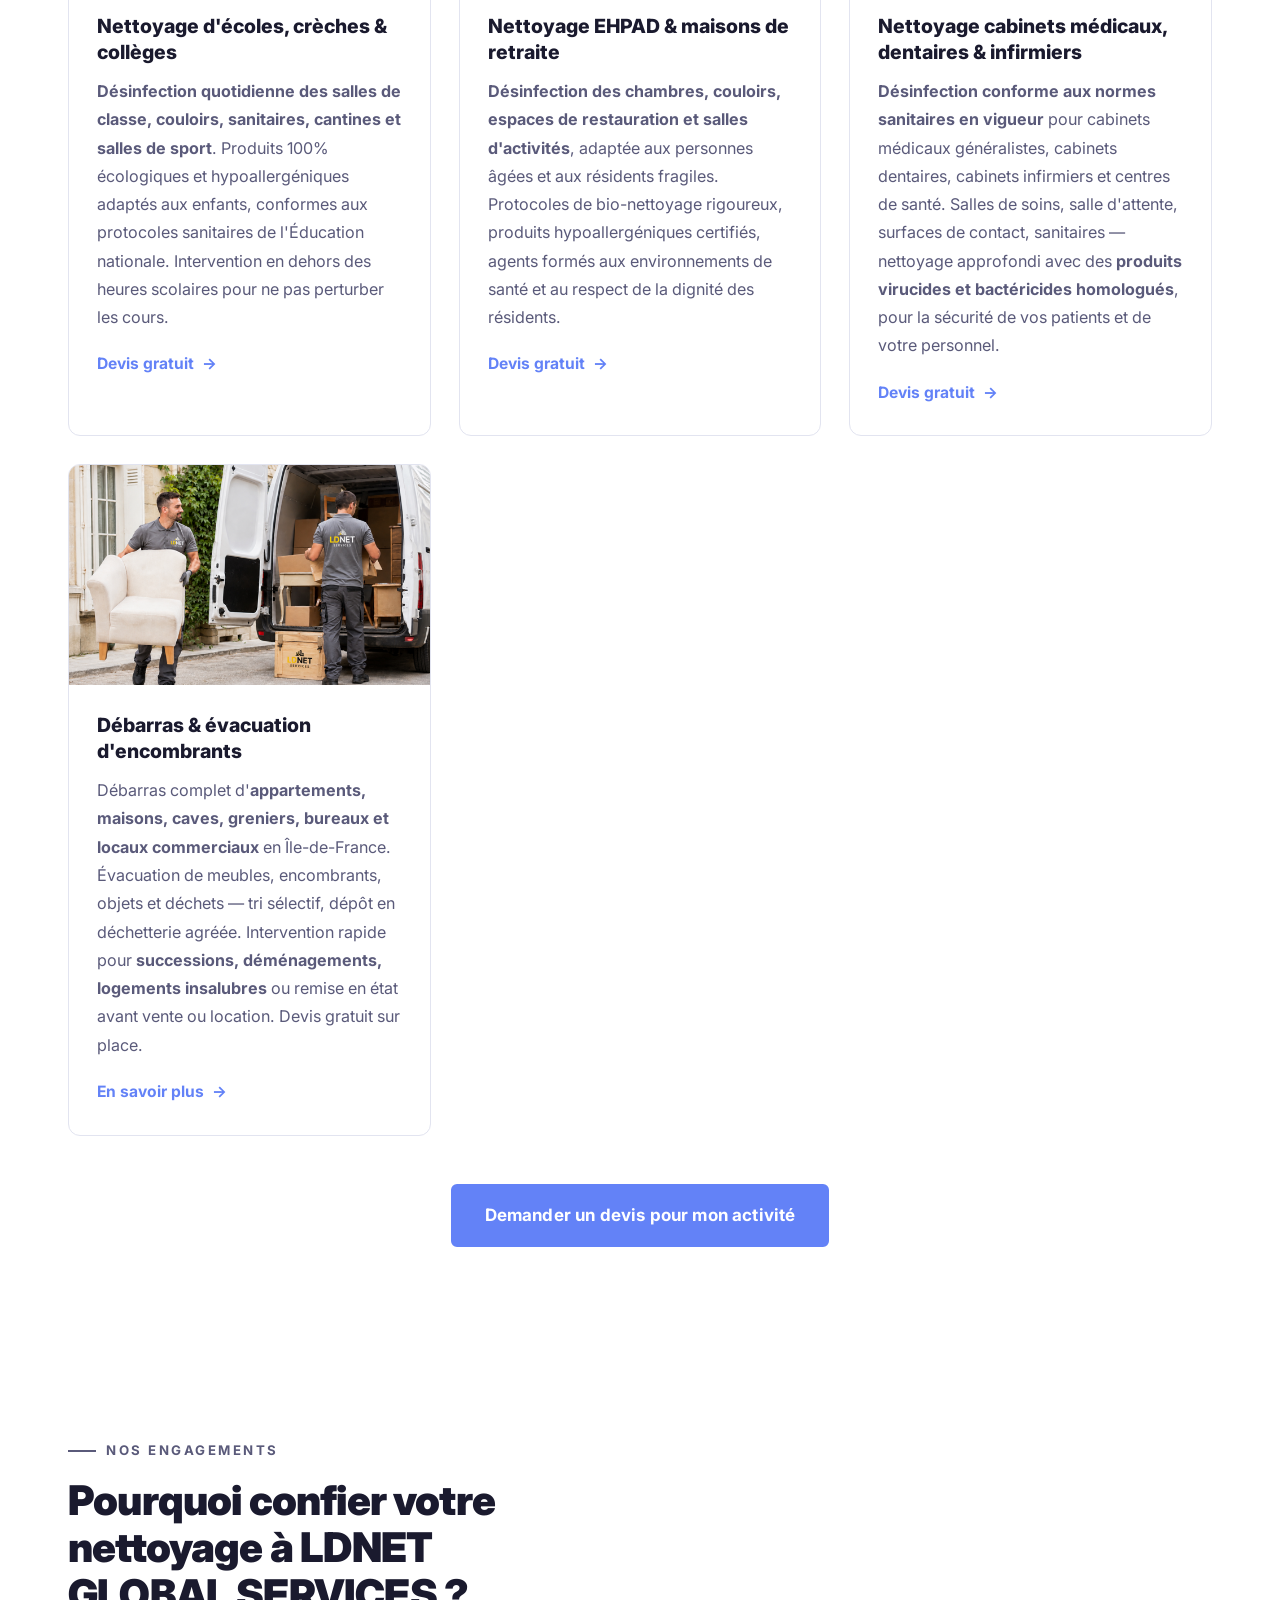
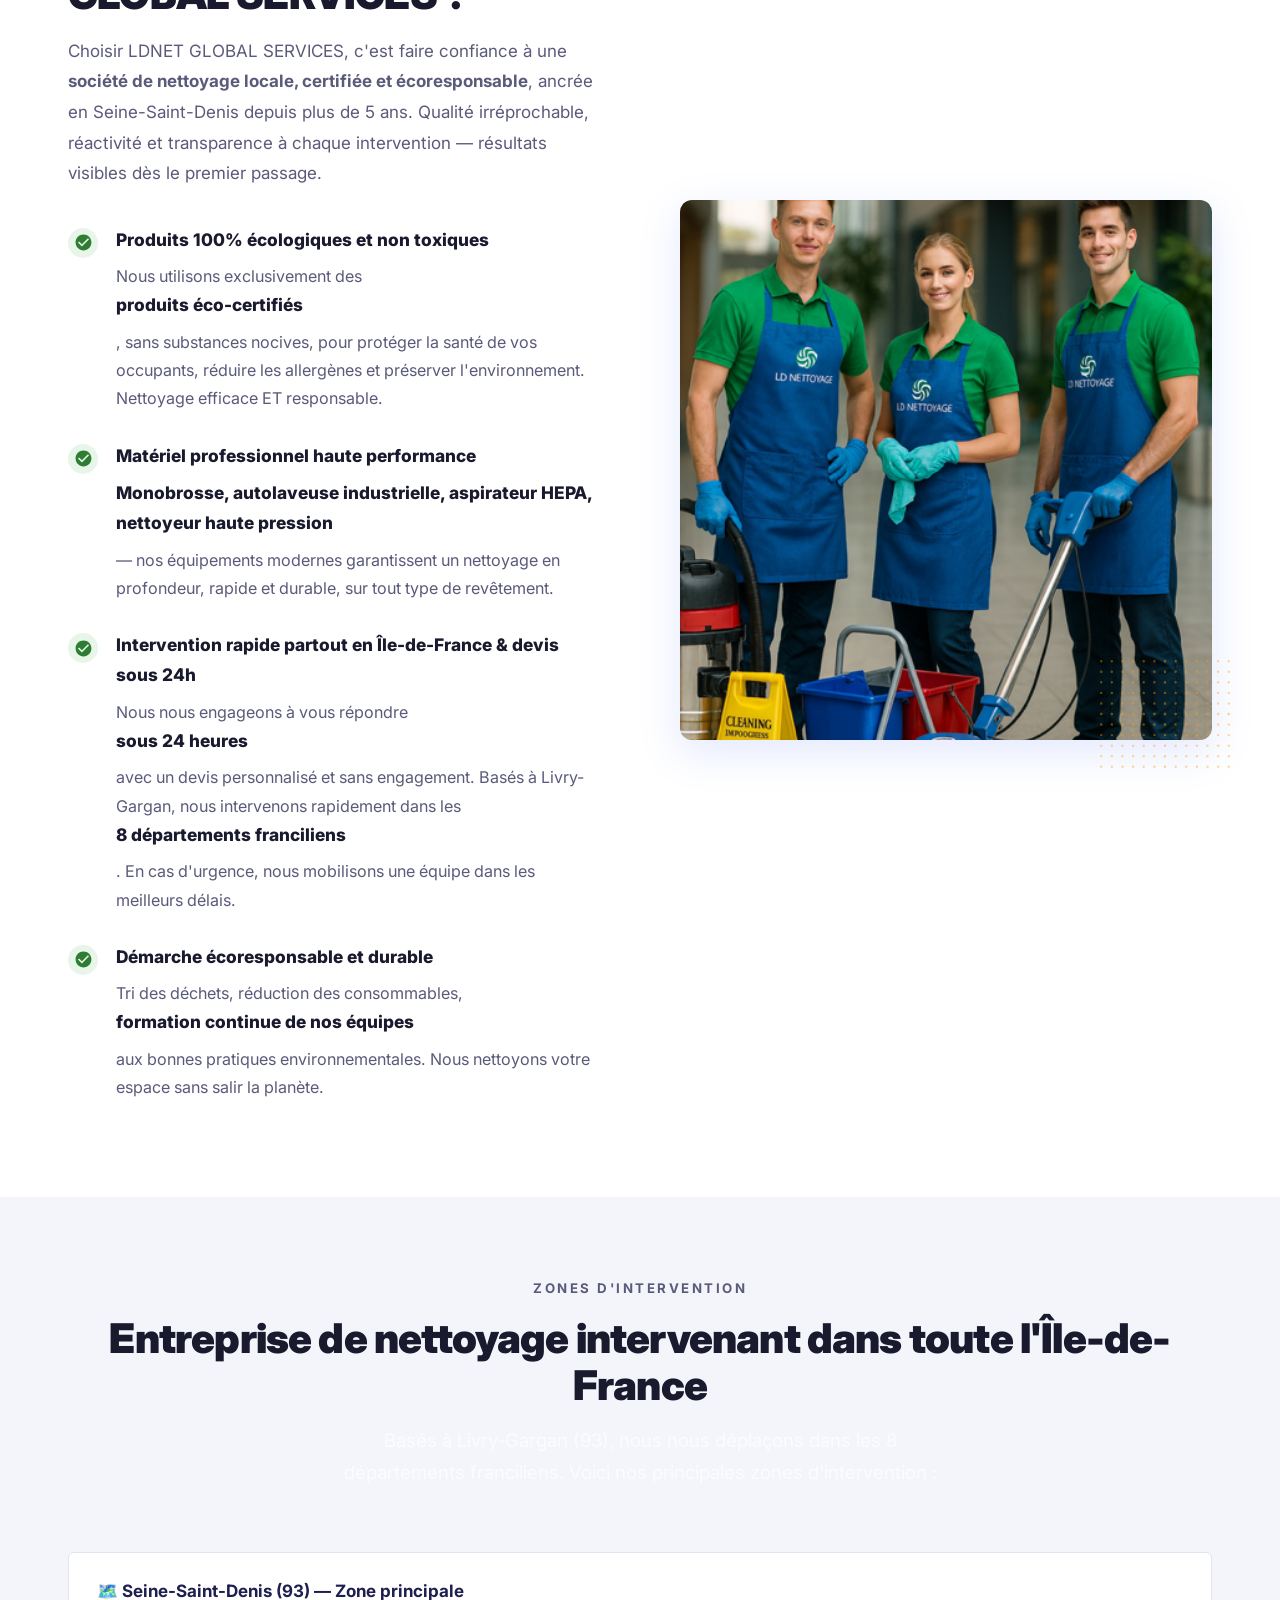
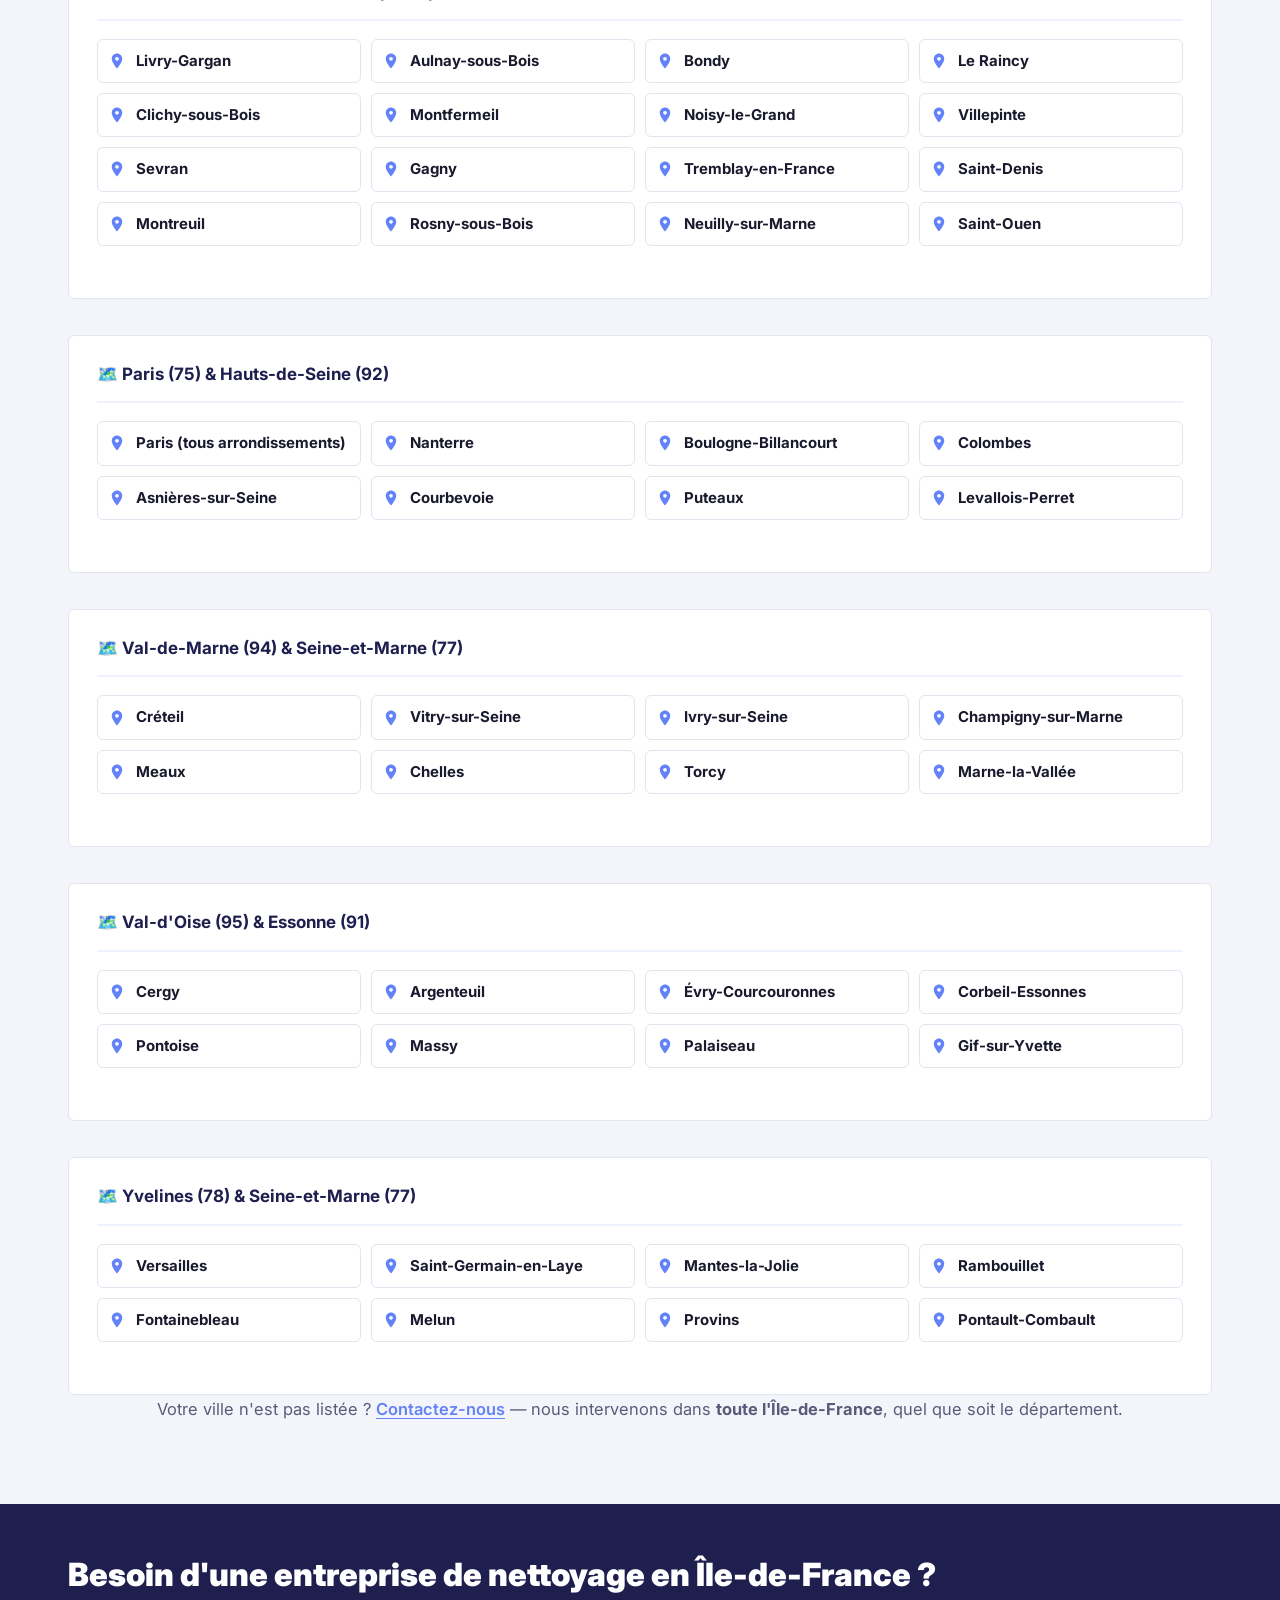
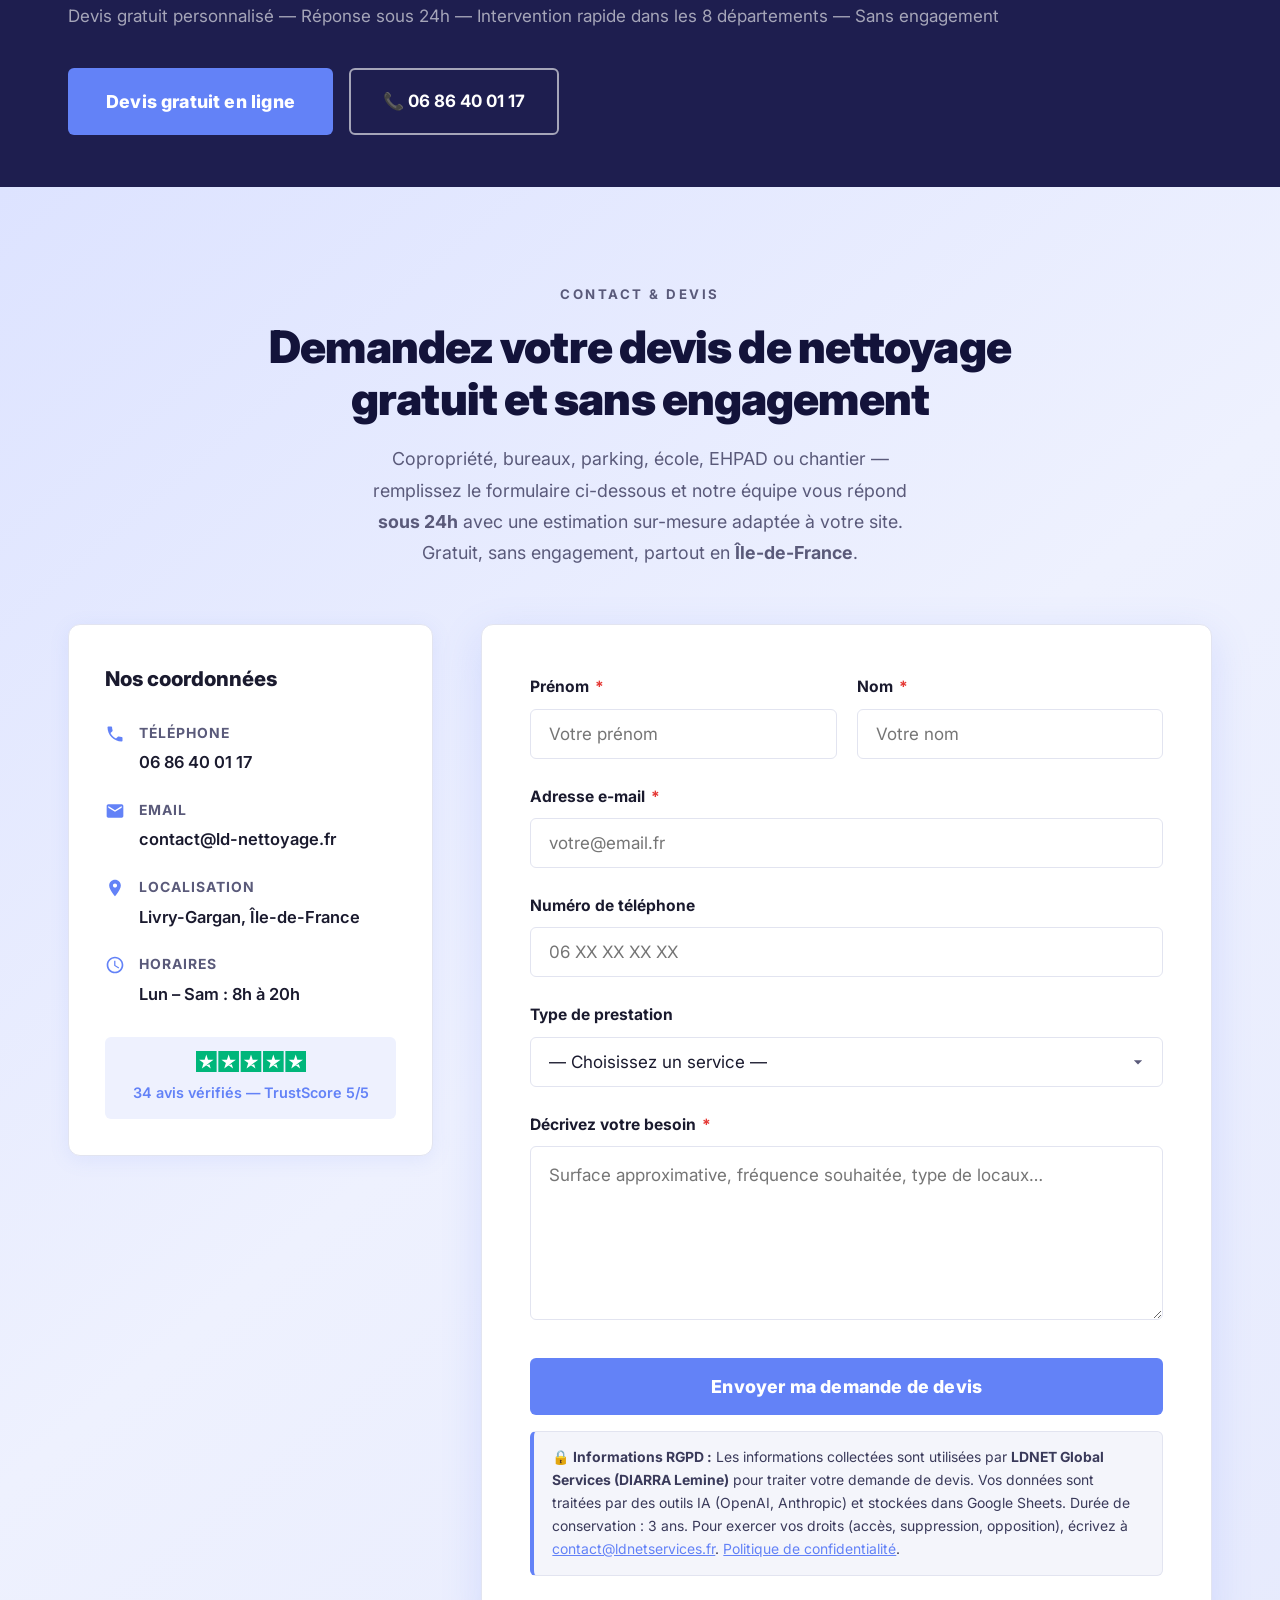
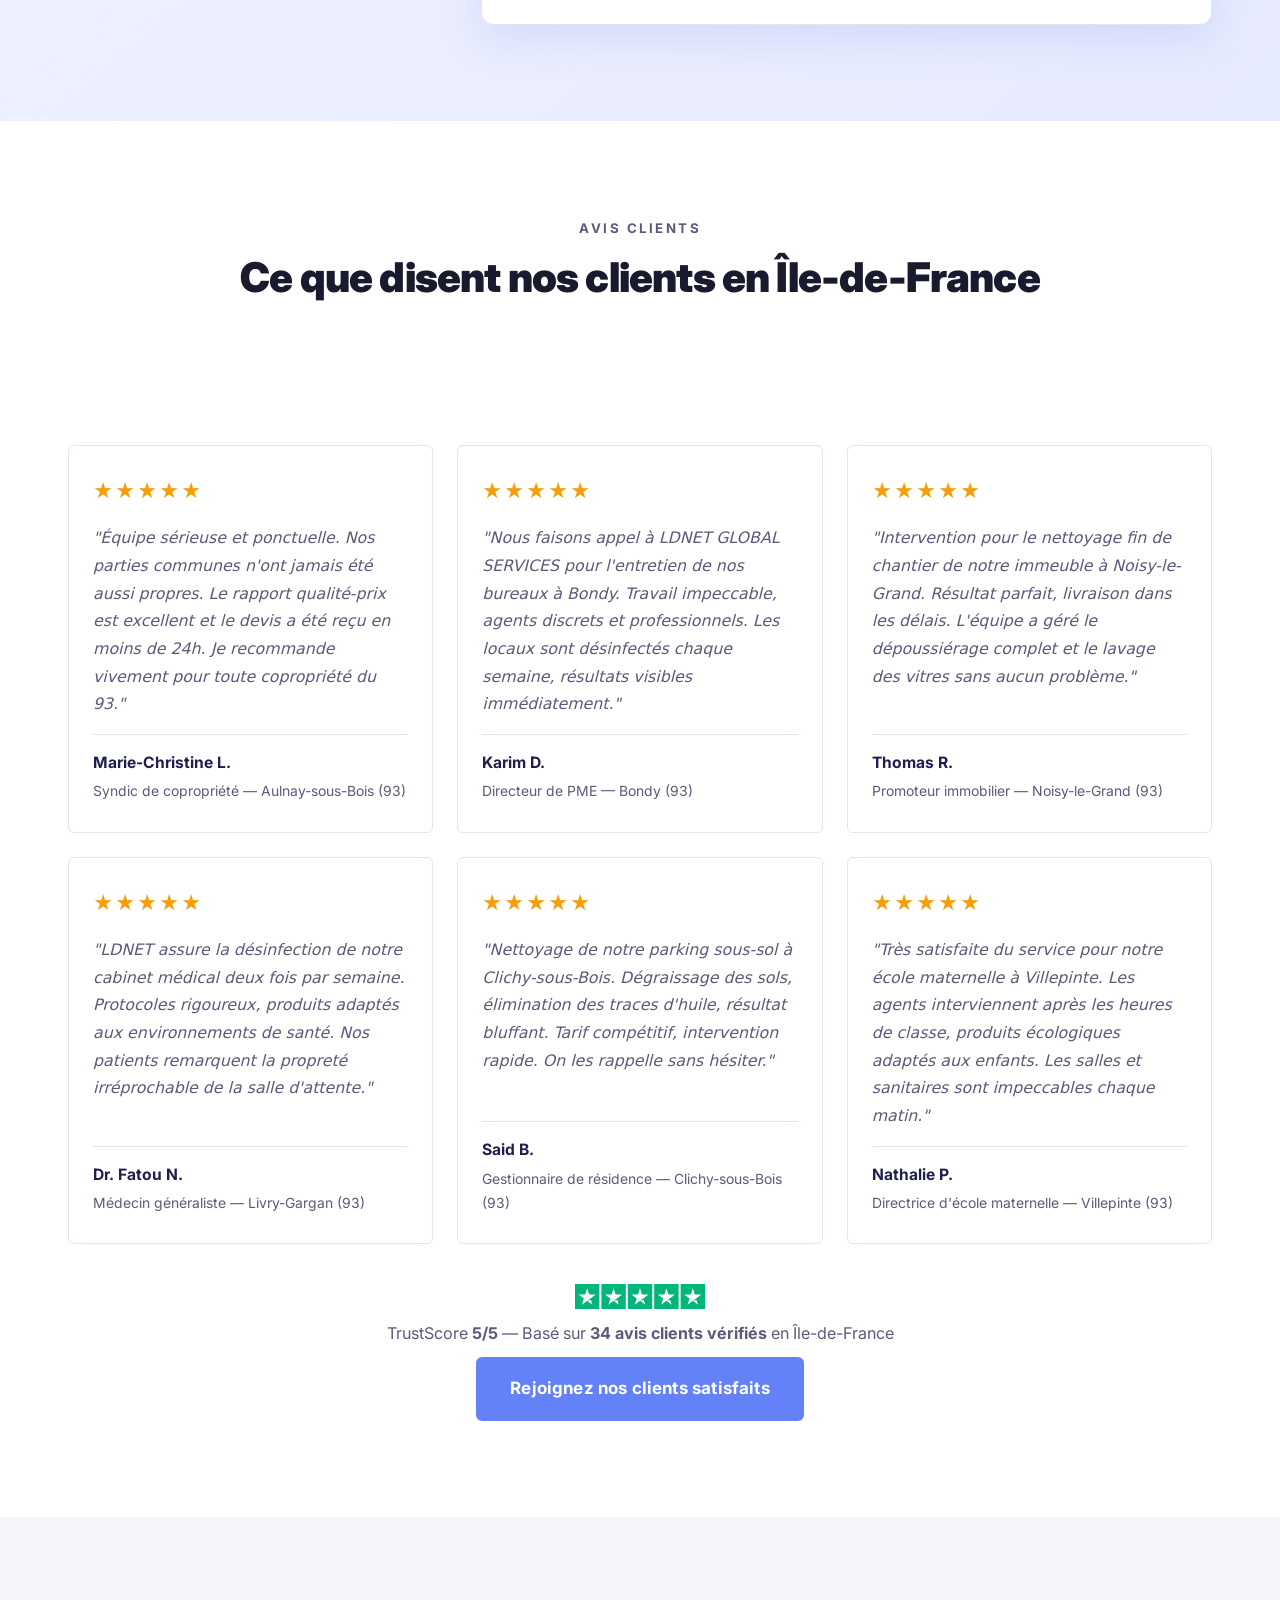
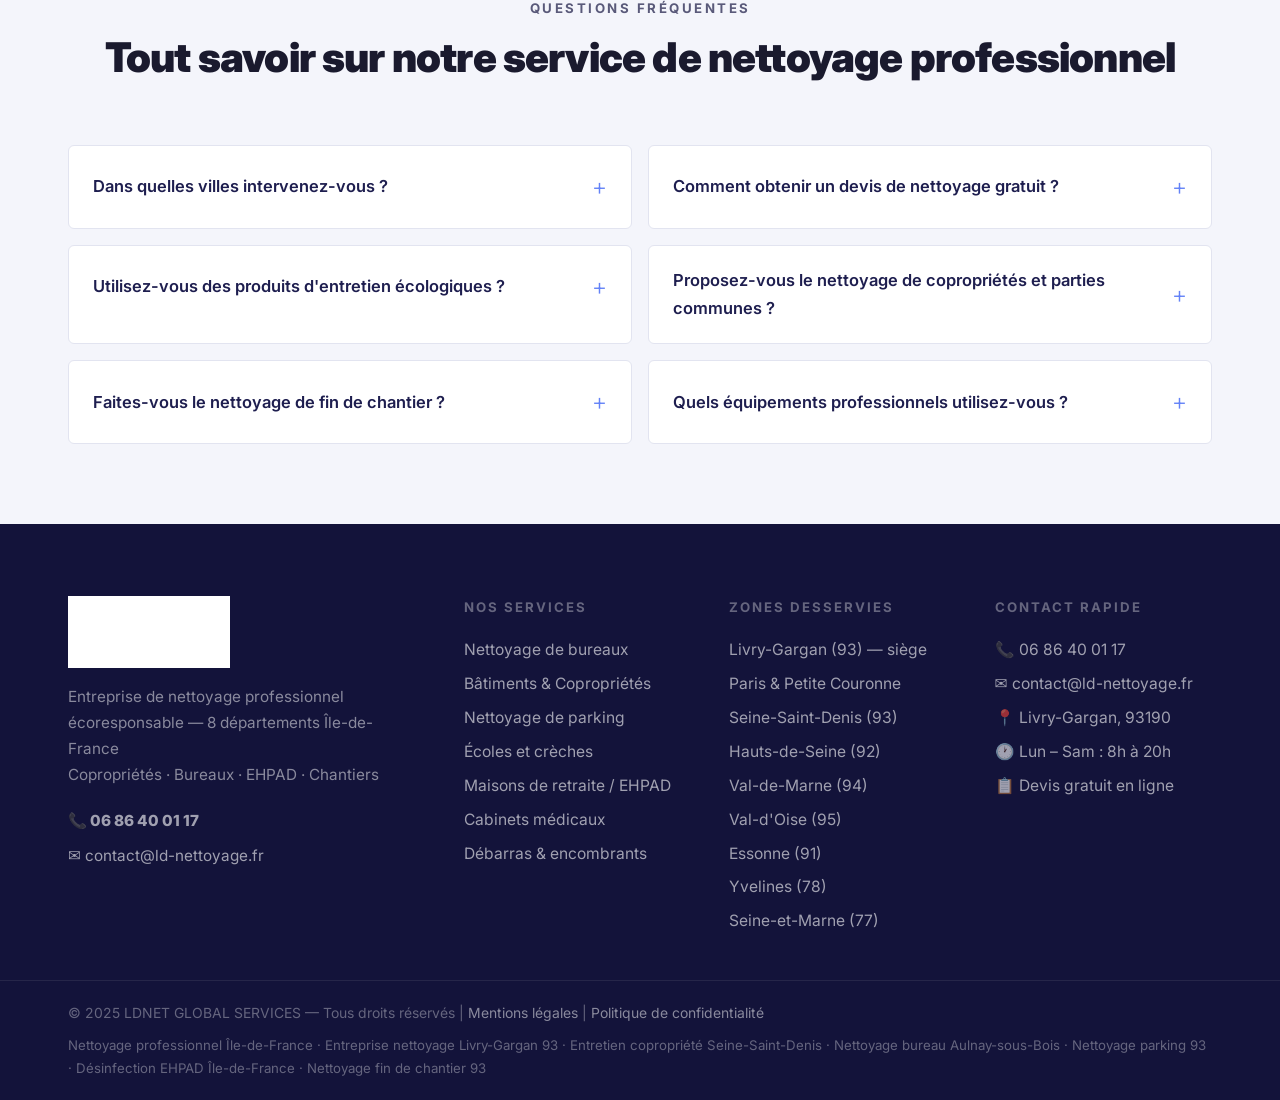
==== commit 7e6b549d: "Update index.html" ====
--- a/index.html
+++ b/index.html
@@ -237,7 +237,7 @@
         <h1 class="hero__title">
           Entreprise de nettoyage<br/>
           <span class="hero__title-accent">professionnel</span><br/>
-          Livry-Gargan &amp; 93
+          Livry-Gargan &amp; Île-de-France
         </h1>
         <p class="hero__desc">
           <strong>Nettoyage de copropriétés, bureaux, parkings, écoles, EHPAD et cabinets médicaux</strong> — LDNET GLOBAL SERVICES, votre société de nettoyage basée à Livry-Gargan, intervient dans tout le 93 (Aulnay-sous-Bois, Bondy, Noisy-le-Grand, Le Raincy) et en Île-de-France. Devis gratuit, réponse sous 24h.
